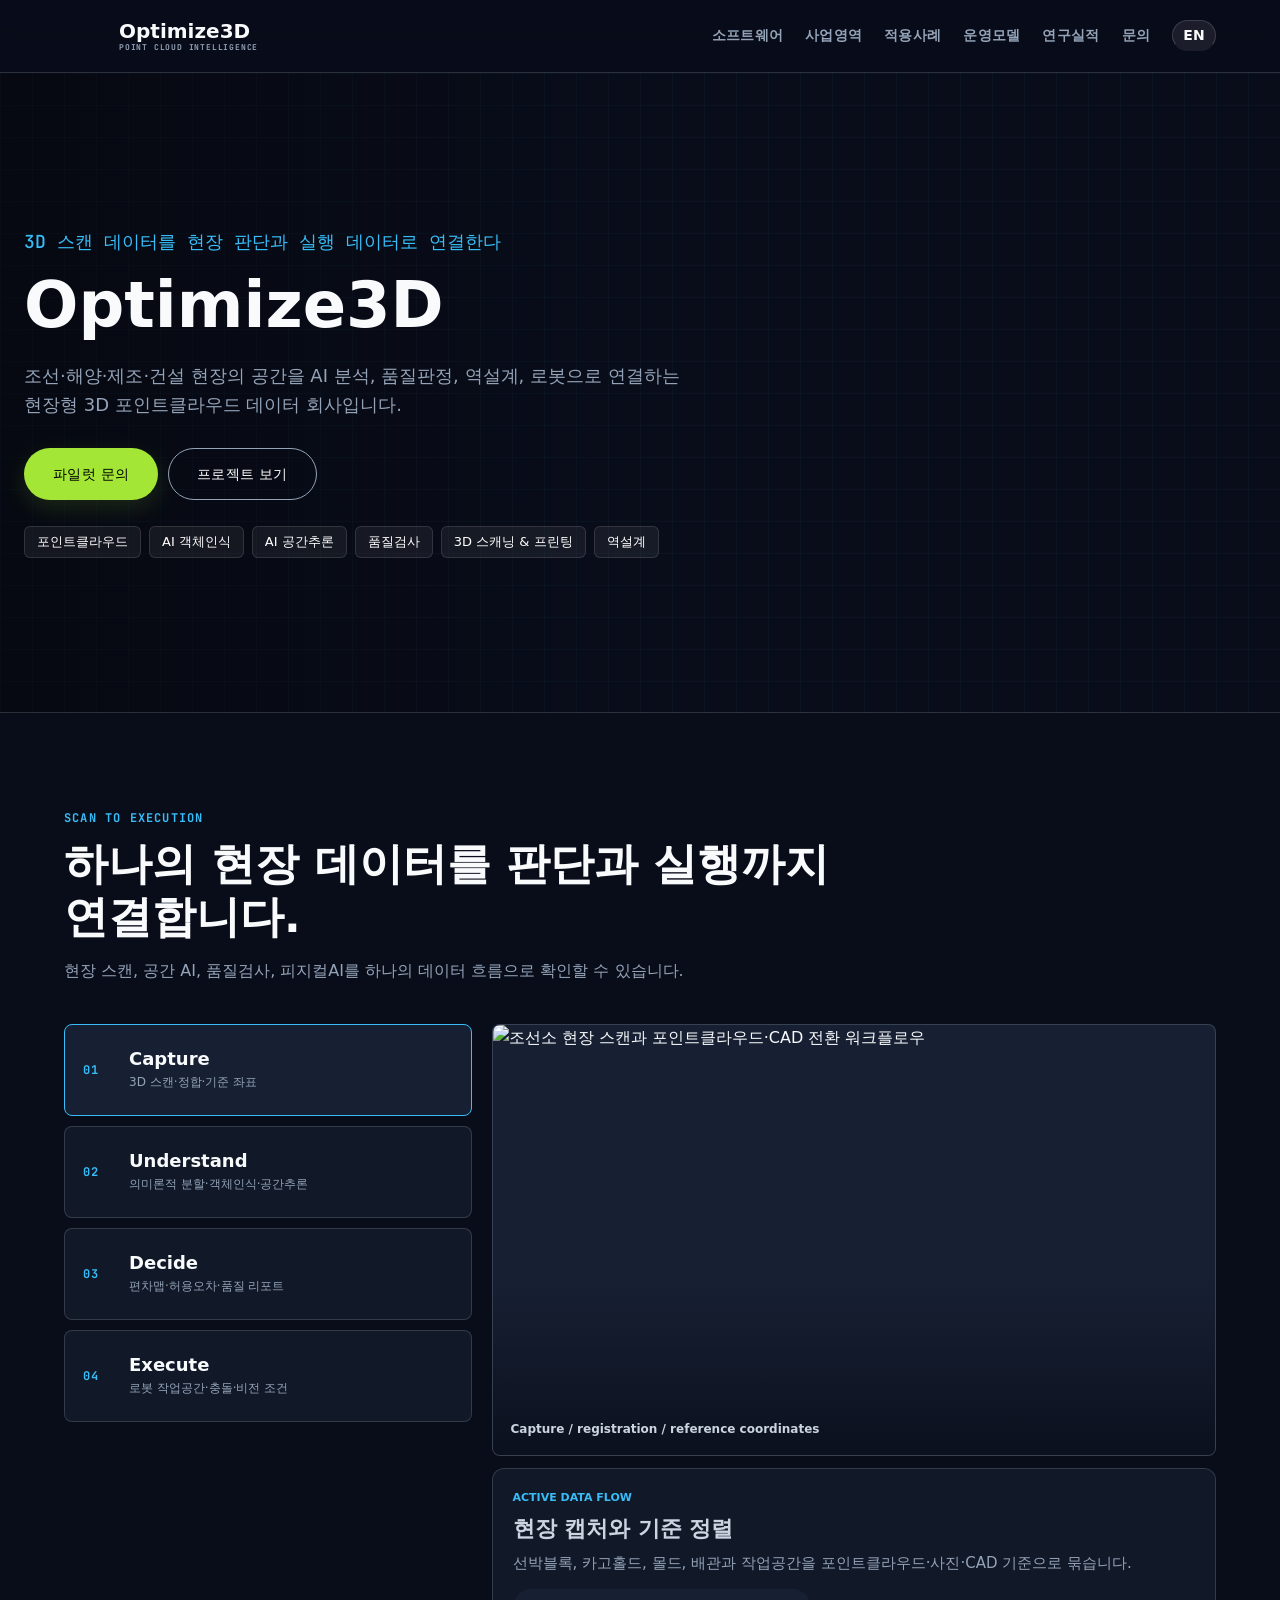
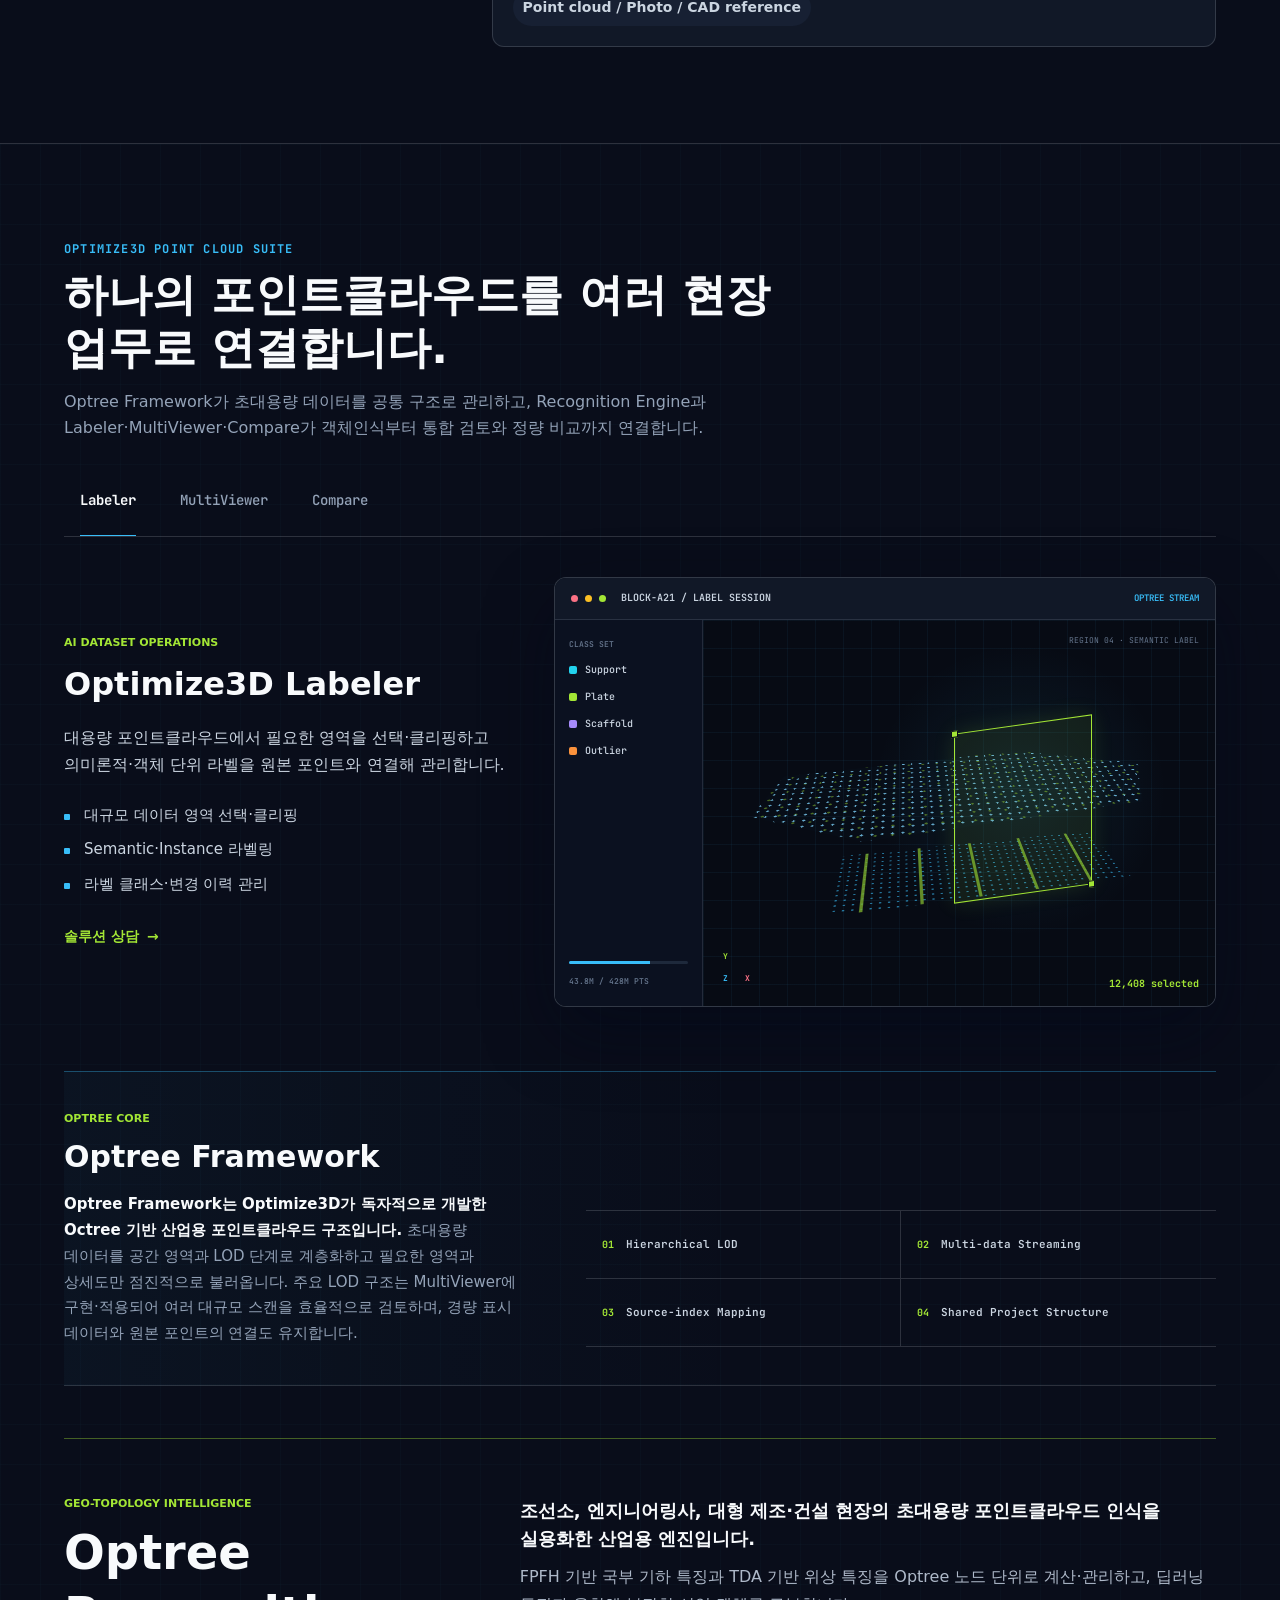
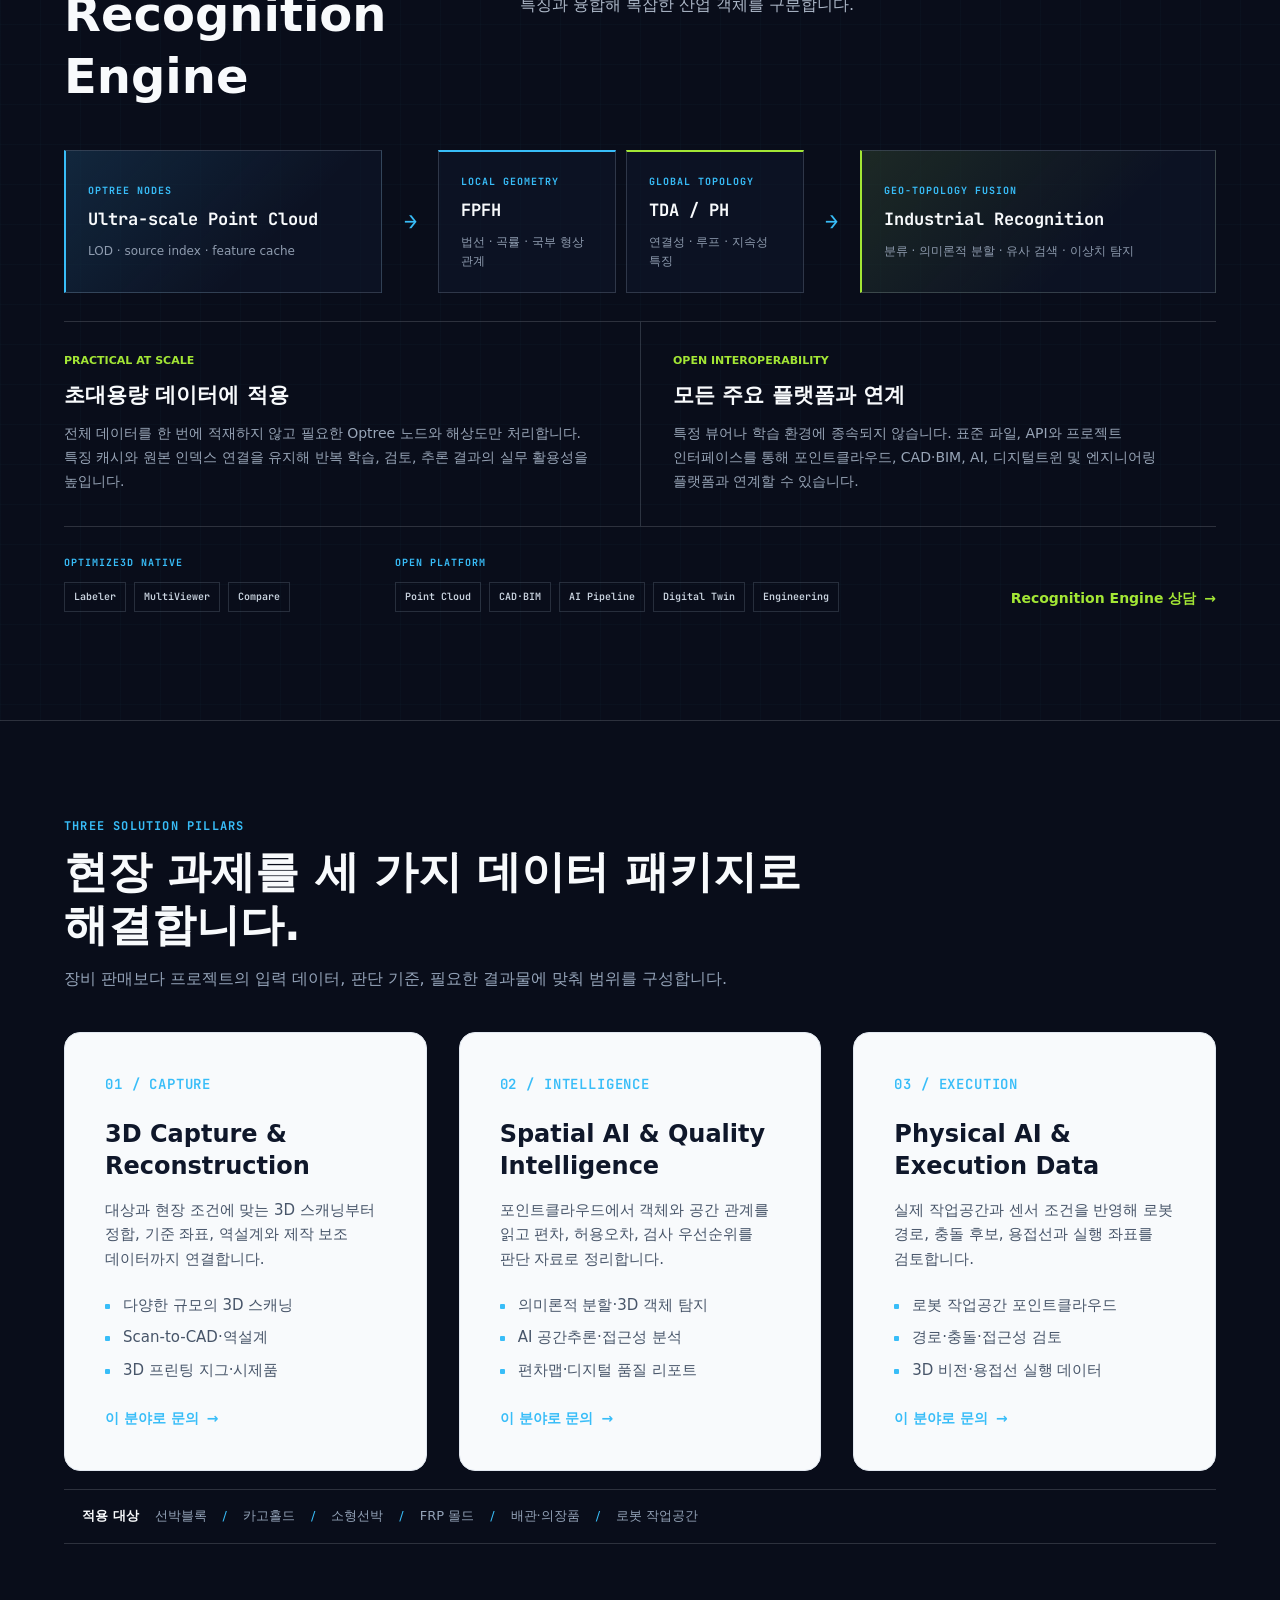
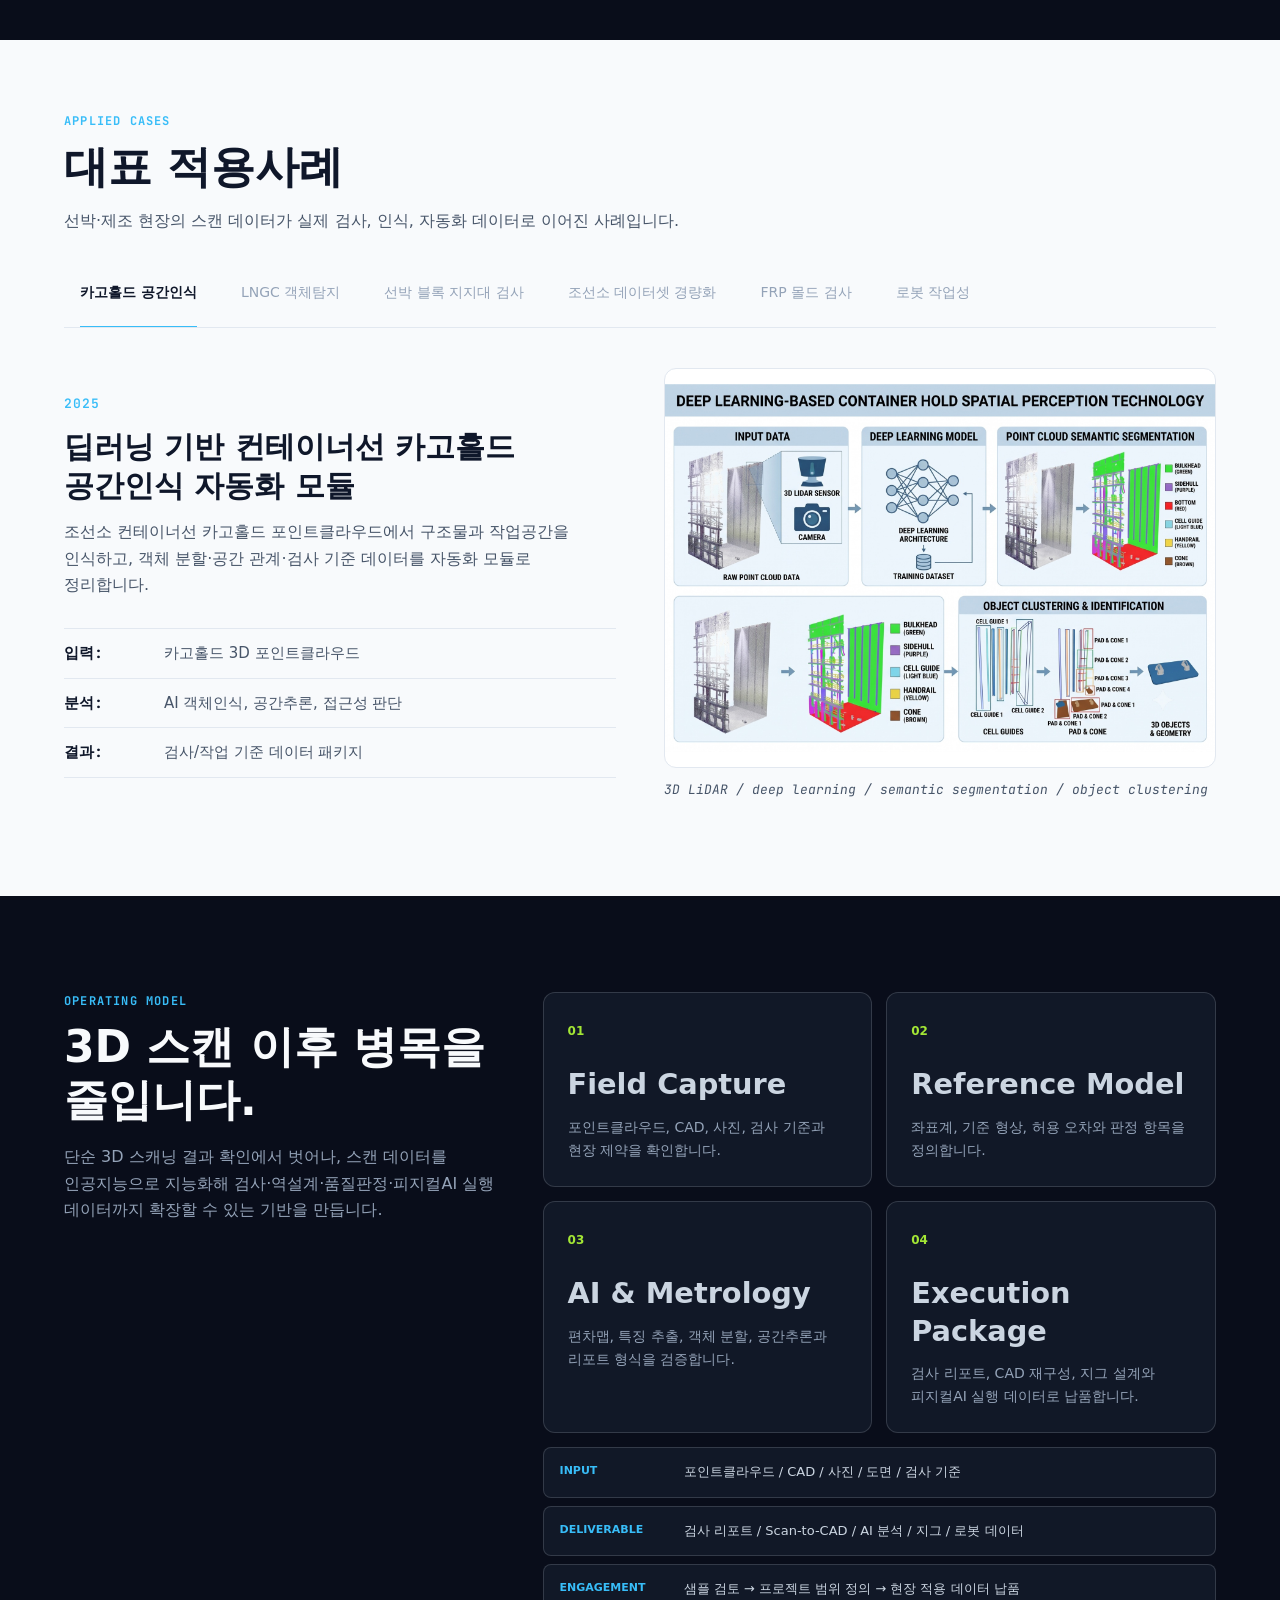
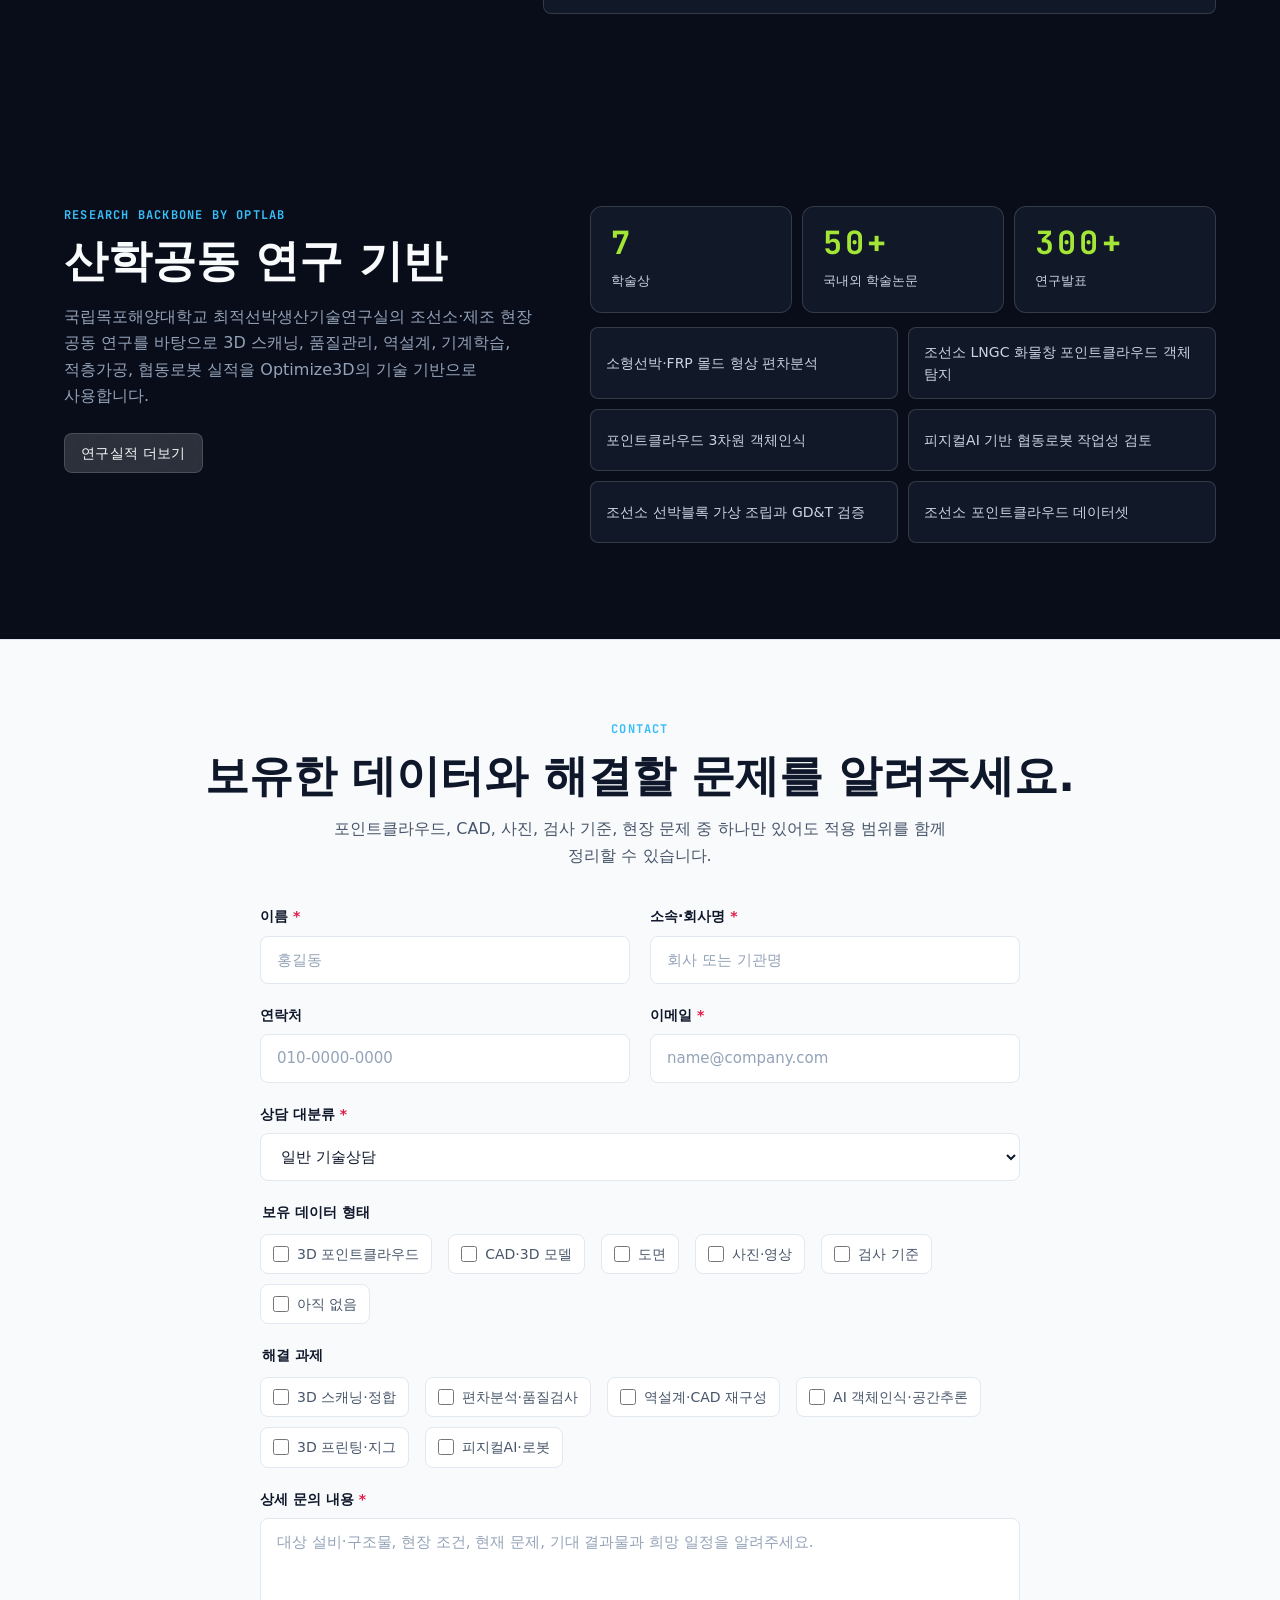
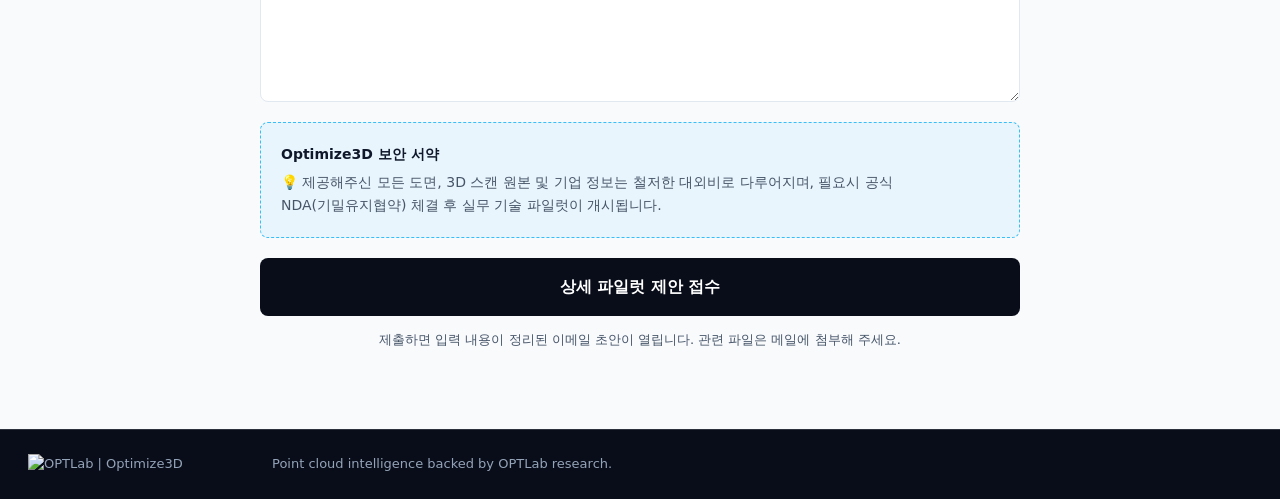
==== index.html @ d6c64bee "Clarify Optree LOD implementation in MultiViewer" ====
<!doctype html>
<html lang="ko">
<head>
  <meta charset="utf-8">
  <meta name="viewport" content="width=device-width, initial-scale=1">
  <title>Optimize3D | 현장을 위한 3D Point Cloud AI</title>
  <meta name="description" content="Optimize3D는 조선·해양·제조·건설 현장의 공간을 포인트클라우드 AI 분석, 품질판정, 역설계, 로봇 실행 데이터로 연결하는 현장형 3D 데이터 회사입니다.">
  <meta name="robots" content="index,follow">
  <link rel="canonical" href="https://optimize3d.github.io/homepage/">
  <link rel="alternate" hreflang="ko" href="https://optimize3d.github.io/homepage/">
  <link rel="alternate" hreflang="en" href="https://optimize3d.github.io/homepage/en/">
  <link rel="alternate" hreflang="x-default" href="https://optimize3d.github.io/homepage/">
  <meta property="og:type" content="website">
  <meta property="og:locale" content="ko_KR">
  <meta property="og:title" content="Optimize3D | 현장을 위한 3D Point Cloud AI">
  <meta property="og:description" content="조선·해양·제조·건설 현장의 공간을 AI 분석, 품질판정, 역설계, 로봇으로 연결하는 현장형 3D 포인트클라우드 데이터 회사입니다.">
  <meta property="og:url" content="https://optimize3d.github.io/homepage/">
  <meta property="og:image" content="https://optimize3d.github.io/homepage/assets/images/generated/hero-shipyard-pointcloud-v2.png">
  <meta name="twitter:card" content="summary_large_image">
  <link rel="icon" href="assets/brand/favicon.svg" type="image/svg+xml">
  <link rel="stylesheet" href="assets/css/styles.css?v=20260731a">
  <script type="application/ld+json">
    {
      "@context": "https://schema.org",
      "@type": "Organization",
      "name": "Optimize3D",
      "url": "https://optimize3d.github.io/homepage/",
      "description": "조선·해양·제조·건설 현장을 위한 3D 포인트클라우드 AI, 품질검사, 역설계 및 피지컬AI 데이터 회사",
      "foundingOrganization": {
        "@type": "ResearchOrganization",
        "name": "국립목포해양대학교 최적선박생산기술연구실 OPTLab"
      },
      "knowsAbout": [
        "3D scanning",
        "Point cloud artificial intelligence",
        "Optree Framework",
        "Optree Recognition Engine",
        "FPFH geometric feature recognition",
        "TDA topological feature analysis",
        "Large-scale point cloud streaming",
        "3D metrology",
        "Reverse engineering",
        "Physical AI"
      ]
    }
  </script>
</head>
<body>
  <a class="skip-link" href="#main">본문으로 이동</a>

  <header class="site-header" id="top">
    <nav class="nav" aria-label="주요 메뉴">
      <a class="brand" href="#top" aria-label="Optimize3D 홈">
        <span class="brand-mark-window" aria-hidden="true">
          <img src="assets/brand/optlab-optimize3d-logo-white.png?v=20260708a" alt="">
        </span>
        <span class="brand-type">
          <strong>Optimize3D</strong>
          <small>POINT CLOUD INTELLIGENCE</small>
        </span>
      </a>
      <button class="nav-toggle" type="button" aria-expanded="false" aria-controls="nav-links" aria-label="메뉴 열기">
        <span></span>
        <span></span>
        <span></span>
      </button>
      <div class="nav-links" id="nav-links">
        <a href="#solutions">소프트웨어</a>
        <a href="#business">사업영역</a>
        <a href="#cases">적용사례</a>
        <a href="#platform">운영모델</a>
        <a href="research.html">연구실적</a>
        <a href="#contact">문의</a>
        <a class="language-link" href="en/index.html" lang="en">EN</a>
      </div>
    </nav>
  </header>

  <main id="main">
    <section class="hero" aria-labelledby="hero-title">
      <div class="hero-inner">
        <div class="hero-copy">
          <p class="eyebrow">3D 스캔 데이터를 현장 판단과 실행 데이터로 연결한다</p>
          <h1 id="hero-title">Optimize3D</h1>
          <p class="hero-lead">조선·해양·제조·건설 현장의 공간을 AI 분석, 품질판정, 역설계, 로봇으로 연결하는 현장형 3D 포인트클라우드 데이터 회사입니다.</p>
          <div class="hero-actions">
            <a class="button primary" href="#contact">파일럿 문의</a>
            <a class="button secondary" href="#cases">프로젝트 보기</a>
          </div>
          <div class="hero-tags" aria-label="핵심 역량">
            <span>포인트클라우드</span>
            <span>AI 객체인식</span>
            <span>AI 공간추론</span>
            <span>품질검사</span>
            <span>3D 스캐닝 &amp; 프린팅</span>
            <span>역설계</span>
          </div>
        </div>
      </div>
    </section>

    <section class="section data-system-section" id="data-flow" aria-labelledby="data-flow-title" data-pipeline>
      <div class="section-head compact data-system-head">
        <p class="kicker">Scan to Execution</p>
        <h2 id="data-flow-title">하나의 현장 데이터를 판단과 실행까지 연결합니다.</h2>
        <p class="lead">현장 스캔, 공간 AI, 품질검사, 피지컬AI를 하나의 데이터 흐름으로 확인할 수 있습니다.</p>
      </div>
      <div class="data-system-layout">
        <div class="data-stage-list" role="tablist" aria-label="3D 데이터 전환 단계">
          <button class="data-stage-step is-active" id="flow-step-1" type="button" role="tab" aria-selected="true" aria-controls="data-stage-panel" data-pipeline-step
            data-pipeline-title="현장 캡처와 기준 정렬"
            data-pipeline-body="선박블록, 카고홀드, 몰드, 배관과 작업공간을 포인트클라우드·사진·CAD 기준으로 묶습니다."
            data-pipeline-output="Point cloud / Photo / CAD reference"
            data-pipeline-image="assets/images/generated/field-scan-workflow-v2.png"
            data-pipeline-alt="조선소 현장 스캔과 포인트클라우드·CAD 전환 워크플로우"
            data-pipeline-caption="Capture / registration / reference coordinates">
            <span>01</span>
            <span><strong>Capture</strong><small>3D 스캔·정합·기준 좌표</small></span>
          </button>
          <button class="data-stage-step" id="flow-step-2" type="button" role="tab" aria-selected="false" aria-controls="data-stage-panel" data-pipeline-step
            data-pipeline-title="AI 객체인식과 공간추론"
            data-pipeline-body="의미론적 분할과 3D 객체 탐지로 구조물, 부품, 작업공간을 구분하고 접근성과 공간 관계를 계산합니다."
            data-pipeline-output="Semantic labels / Objects / Spatial relations"
            data-pipeline-image="assets/images/generated/spatial-ai-shipyard-segmentation-v2.png"
            data-pipeline-alt="조선소 포인트클라우드 의미론적 분할과 객체인식 시각화"
            data-pipeline-caption="Semantic segmentation / object recognition / spatial reasoning">
            <span>02</span>
            <span><strong>Understand</strong><small>의미론적 분할·객체인식·공간추론</small></span>
          </button>
          <button class="data-stage-step" id="flow-step-3" type="button" role="tab" aria-selected="false" aria-controls="data-stage-panel" data-pipeline-step
            data-pipeline-title="편차분석과 품질판정"
            data-pipeline-body="CAD 대비 편차, 허용오차, 설치 정확도와 용접 전후 변형을 검사 근거와 디지털 리포트로 정리합니다."
            data-pipeline-output="Deviation map / Tolerance / Quality report"
            data-pipeline-image="assets/images/generated/quality-deviation-scan-v2.png"
            data-pipeline-alt="3D 스캔 모델과 CAD 기준을 비교한 품질 편차 분석 화면"
            data-pipeline-caption="CAD comparison / deviation map / quality decision">
            <span>03</span>
            <span><strong>Decide</strong><small>편차맵·허용오차·품질 리포트</small></span>
          </button>
          <button class="data-stage-step" id="flow-step-4" type="button" role="tab" aria-selected="false" aria-controls="data-stage-panel" data-pipeline-step
            data-pipeline-title="피지컬AI 실행 데이터"
            data-pipeline-body="객체 위치와 공간 제약을 로봇 경로, 충돌 검토, 3D 비전 센서 조건과 용접 자동화 입력으로 전환합니다."
            data-pipeline-output="Robot path / Collision check / Vision setup"
            data-pipeline-image="assets/images/generated/physical-ai-robot-execution-v2.png"
            data-pipeline-alt="포인트클라우드 환경에서 협동로봇 경로와 충돌 검토를 연결한 피지컬AI 시각화"
            data-pipeline-caption="Robot workspace / collision / vision condition">
            <span>04</span>
            <span><strong>Execute</strong><small>로봇 작업공간·충돌·비전 조건</small></span>
          </button>
        </div>
        <div class="data-stage-view" id="data-stage-panel" role="tabpanel" aria-labelledby="flow-step-1">
          <figure class="data-stage-media">
            <img data-pipeline-image src="assets/images/generated/field-scan-workflow-v2.png" alt="조선소 현장 스캔과 포인트클라우드·CAD 전환 워크플로우" decoding="async">
            <figcaption data-pipeline-visual-caption>Capture / registration / reference coordinates</figcaption>
          </figure>
          <div class="pipeline-deliverable">
            <p class="screen-kicker">ACTIVE DATA FLOW</p>
            <h3 data-pipeline-visual-title>현장 캡처와 기준 정렬</h3>
            <p data-pipeline-visual-body>선박블록, 카고홀드, 몰드, 배관과 작업공간을 포인트클라우드·사진·CAD 기준으로 묶습니다.</p>
            <strong data-pipeline-visual-output>Point cloud / Photo / CAD reference</strong>
          </div>
        </div>
      </div>
    </section>

    <section class="section suite-section" id="solutions" aria-labelledby="suite-title" data-tab-group>
      <div class="section-head compact suite-head">
        <p class="kicker">Optimize3D Point Cloud Suite</p>
        <h2 id="suite-title">하나의 포인트클라우드를 여러 현장 업무로 연결합니다.</h2>
        <p class="lead">Optree Framework가 초대용량 데이터를 공통 구조로 관리하고, Recognition Engine과 Labeler·MultiViewer·Compare가 객체인식부터 통합 검토와 정량 비교까지 연결합니다.</p>
      </div>

      <div class="suite-tabs" role="tablist" aria-label="Optimize3D 포인트클라우드 소프트웨어">
        <button id="suite-tab-labeler" type="button" role="tab" aria-selected="true" aria-controls="suite-labeler" data-tab-target="suite-labeler">Labeler</button>
        <button id="suite-tab-multiviewer" type="button" role="tab" aria-selected="false" aria-controls="suite-multiviewer" data-tab-target="suite-multiviewer">MultiViewer</button>
        <button id="suite-tab-compare" type="button" role="tab" aria-selected="false" aria-controls="suite-compare" data-tab-target="suite-compare">Compare</button>
      </div>

      <div class="suite-panels">
        <article class="suite-panel tab-panel is-active" id="suite-labeler" role="tabpanel" aria-labelledby="suite-tab-labeler">
          <div class="suite-copy">
            <p class="screen-kicker">AI DATASET OPERATIONS</p>
            <h3>Optimize3D Labeler</h3>
            <p>대용량 포인트클라우드에서 필요한 영역을 선택·클리핑하고 의미론적·객체 단위 라벨을 원본 포인트와 연결해 관리합니다.</p>
            <ul class="suite-feature-list">
              <li>대규모 데이터 영역 선택·클리핑</li>
              <li>Semantic·Instance 라벨링</li>
              <li>라벨 클래스·변경 이력 관리</li>
            </ul>
            <a class="suite-link" href="#contact" data-contact-category="Optree Recognition Engine·Point Cloud Suite">솔루션 상담</a>
          </div>
          <div class="solution-surface labeler-surface" role="img" aria-label="대규모 포인트클라우드 영역 선택과 의미론적 라벨링 작업 화면">
            <div class="surface-topbar" aria-hidden="true">
              <span></span><span></span><span></span>
              <strong>BLOCK-A21 / LABEL SESSION</strong>
              <small>OPTREE STREAM</small>
            </div>
            <div class="surface-workspace" aria-hidden="true">
              <div class="surface-sidebar">
                <small>CLASS SET</small>
                <b><i class="class-swatch swatch-cyan"></i>Support</b>
                <b><i class="class-swatch swatch-lime"></i>Plate</b>
                <b><i class="class-swatch swatch-violet"></i>Scaffold</b>
                <b><i class="class-swatch swatch-orange"></i>Outlier</b>
                <div class="surface-meter"><span></span></div>
                <small>43.8M / 428M PTS</small>
              </div>
              <div class="point-viewport">
                <span class="cloud-mass cloud-mass-wide"></span>
                <span class="cloud-mass cloud-mass-supports"></span>
                <span class="selection-volume"></span>
                <span class="axis-marker axis-x">X</span>
                <span class="axis-marker axis-y">Y</span>
                <span class="axis-marker axis-z">Z</span>
                <small class="viewport-status">REGION 04 · SEMANTIC LABEL</small>
                <strong class="viewport-count">12,408 selected</strong>
              </div>
            </div>
          </div>
        </article>

        <article class="suite-panel tab-panel" id="suite-multiviewer" role="tabpanel" aria-labelledby="suite-tab-multiviewer" hidden>
          <div class="suite-copy">
            <p class="screen-kicker">SYNCHRONIZED REVIEW</p>
            <h3>Optimize3D MultiViewer</h3>
            <p>Optree 기반 계층형 LOD의 주요 기능을 MultiViewer에 구현·적용해 여러 초대용량 스캔, 시점, 편집본과 AI 결과를 단계적으로 불러오고 동기화된 장면에서 검토합니다.</p>
            <ul class="suite-feature-list">
              <li>Optree 기반 계층형 LOD 표시</li>
              <li>초대용량 다중 데이터 단계별 로딩</li>
              <li>동기화 회전·확대·단면 검토</li>
              <li>원본 포인트 인덱스 유지 및 정합·중첩 비교</li>
            </ul>
            <a class="suite-link" href="#contact" data-contact-category="Optree Recognition Engine·Point Cloud Suite">솔루션 상담</a>
          </div>
          <div class="solution-surface multiviewer-surface" role="img" aria-label="네 개의 포인트클라우드 데이터를 동기화된 시점으로 검토하는 멀티뷰 화면">
            <div class="surface-topbar" aria-hidden="true">
              <span></span><span></span><span></span>
              <strong>YARD-SCAN / 4 DATASETS</strong>
              <small>VIEW SYNC ON</small>
            </div>
            <div class="multiview-grid" aria-hidden="true">
              <div class="mini-viewport"><small>RAW SCAN</small><i class="mini-cloud mini-cloud-a"></i><b>428M pts</b></div>
              <div class="mini-viewport"><small>REGISTERED</small><i class="mini-cloud mini-cloud-b"></i><b>RMS 3.2 mm</b></div>
              <div class="mini-viewport"><small>SEMANTIC</small><i class="mini-cloud mini-cloud-c"></i><b>12 classes</b></div>
              <div class="mini-viewport"><small>REFERENCE</small><i class="mini-cloud mini-cloud-d"></i><b>CAD overlay</b></div>
              <span class="sync-crosshair"></span>
            </div>
          </div>
        </article>

        <article class="suite-panel tab-panel" id="suite-compare" role="tabpanel" aria-labelledby="suite-tab-compare" hidden>
          <div class="suite-copy">
            <p class="screen-kicker">QUANTITATIVE COMPARISON</p>
            <h3>Optimize3D Compare</h3>
            <p>Scan-to-Scan, Scan-to-CAD와 AI 추론 결과를 비교해 편차, 누락, 오탐과 품질 판단 근거를 정량화합니다.</p>
            <ul class="suite-feature-list">
              <li>Scan·CAD·AI 결과 비교</li>
              <li>거리·편차·이상치 분석</li>
              <li>디지털 품질 리포트 연결</li>
            </ul>
            <a class="suite-link" href="#contact" data-contact-category="Optree Recognition Engine·Point Cloud Suite">솔루션 상담</a>
          </div>
          <div class="solution-surface compare-surface" role="img" aria-label="스캔과 CAD를 중첩해 편차맵과 통계값을 비교하는 화면">
            <div class="surface-topbar" aria-hidden="true">
              <span></span><span></span><span></span>
              <strong>SCAN / CAD DEVIATION</strong>
              <small>TOLERANCE ±4.0 MM</small>
            </div>
            <div class="compare-workspace" aria-hidden="true">
              <div class="compare-view compare-reference"><small>REFERENCE CAD</small><i></i></div>
              <div class="compare-view compare-deviation"><small>DEVIATION MAP</small><i></i></div>
              <span class="compare-divider"></span>
              <div class="deviation-legend"><span></span><small>-8</small><small>0</small><small>+8 mm</small></div>
              <div class="compare-stats">
                <span><small>MEAN</small><b>+0.84 mm</b></span>
                <span><small>RMS</small><b>2.31 mm</b></span>
                <span><small>PASS</small><b>96.8%</b></span>
              </div>
            </div>
          </div>
        </article>
      </div>

      <div class="optree-foundation">
        <div class="optree-copy">
          <p class="screen-kicker">OPTREE CORE</p>
          <h3>Optree Framework</h3>
          <p><strong>Optree Framework는 Optimize3D가 독자적으로 개발한 Octree 기반 산업용 포인트클라우드 구조입니다.</strong> 초대용량 데이터를 공간 영역과 LOD 단계로 계층화하고 필요한 영역과 상세도만 점진적으로 불러옵니다. 주요 LOD 구조는 MultiViewer에 구현·적용되어 여러 대규모 스캔을 효율적으로 검토하며, 경량 표시 데이터와 원본 포인트의 연결도 유지합니다.</p>
        </div>
        <div class="optree-capabilities" aria-label="Optree Framework 핵심 구조">
          <span><b>01</b>Hierarchical LOD</span>
          <span><b>02</b>Multi-data Streaming</span>
          <span><b>03</b>Source-index Mapping</span>
          <span><b>04</b>Shared Project Structure</span>
        </div>
      </div>

      <div class="recognition-engine" aria-labelledby="recognition-engine-title">
        <div class="recognition-engine-intro">
          <div>
            <p class="screen-kicker">GEO-TOPOLOGY INTELLIGENCE</p>
            <h3 id="recognition-engine-title">Optree Recognition Engine</h3>
          </div>
          <p><strong>조선소, 엔지니어링사, 대형 제조·건설 현장의 초대용량 포인트클라우드 인식을 실용화한 산업용 엔진입니다.</strong> FPFH 기반 국부 기하 특징과 TDA 기반 위상 특징을 Optree 노드 단위로 계산·관리하고, 딥러닝 특징과 융합해 복잡한 산업 객체를 구분합니다.</p>
        </div>

        <div class="recognition-pipeline" aria-label="Optree Recognition Engine 기술 흐름">
          <div class="recognition-node recognition-node-input">
            <small>OPTREE NODES</small>
            <strong>Ultra-scale Point Cloud</strong>
            <span>LOD · source index · feature cache</span>
          </div>
          <span class="recognition-arrow" aria-hidden="true">→</span>
          <div class="recognition-feature-stack">
            <div class="recognition-node">
              <small>LOCAL GEOMETRY</small>
              <strong>FPFH</strong>
              <span>법선 · 곡률 · 국부 형상 관계</span>
            </div>
            <div class="recognition-node">
              <small>GLOBAL TOPOLOGY</small>
              <strong>TDA / PH</strong>
              <span>연결성 · 루프 · 지속성 특징</span>
            </div>
          </div>
          <span class="recognition-arrow" aria-hidden="true">→</span>
          <div class="recognition-node recognition-node-output">
            <small>GEO-TOPOLOGY FUSION</small>
            <strong>Industrial Recognition</strong>
            <span>분류 · 의미론적 분할 · 유사 검색 · 이상치 탐지</span>
          </div>
        </div>

        <div class="recognition-outcomes">
          <div>
            <p class="screen-kicker">PRACTICAL AT SCALE</p>
            <h4>초대용량 데이터에 적용</h4>
            <p>전체 데이터를 한 번에 적재하지 않고 필요한 Optree 노드와 해상도만 처리합니다. 특징 캐시와 원본 인덱스 연결을 유지해 반복 학습, 검토, 추론 결과의 실무 활용성을 높입니다.</p>
          </div>
          <div>
            <p class="screen-kicker">OPEN INTEROPERABILITY</p>
            <h4>모든 주요 플랫폼과 연계</h4>
            <p>특정 뷰어나 학습 환경에 종속되지 않습니다. 표준 파일, API와 프로젝트 인터페이스를 통해 포인트클라우드, CAD·BIM, AI, 디지털트윈 및 엔지니어링 플랫폼과 연계할 수 있습니다.</p>
          </div>
        </div>

        <div class="recognition-connections" aria-label="Optree Recognition Engine 연계 플랫폼">
          <div>
            <small>OPTIMIZE3D NATIVE</small>
            <span>Labeler</span><span>MultiViewer</span><span>Compare</span>
          </div>
          <div>
            <small>OPEN PLATFORM</small>
            <span>Point Cloud</span><span>CAD·BIM</span><span>AI Pipeline</span><span>Digital Twin</span><span>Engineering</span>
          </div>
          <a class="suite-link" href="#contact" data-contact-category="Optree Recognition Engine·Point Cloud Suite">Recognition Engine 상담</a>
        </div>
      </div>
    </section>

    <section class="section business-section" id="business" aria-labelledby="business-title">
      <div class="section-head compact">
        <p class="kicker">Three Solution Pillars</p>
        <h2 id="business-title">현장 과제를 세 가지 데이터 패키지로 해결합니다.</h2>
        <p class="lead">장비 판매보다 프로젝트의 입력 데이터, 판단 기준, 필요한 결과물에 맞춰 범위를 구성합니다.</p>
      </div>
      <div class="business-grid business-pillars">
        <article class="solution-pillar">
          <span>01 / CAPTURE</span>
          <h3>3D Capture &amp; Reconstruction</h3>
          <p>대상과 현장 조건에 맞는 3D 스캐닝부터 정합, 기준 좌표, 역설계와 제작 보조 데이터까지 연결합니다.</p>
          <ul>
            <li>다양한 규모의 3D 스캐닝</li>
            <li>Scan-to-CAD·역설계</li>
            <li>3D 프린팅 지그·시제품</li>
          </ul>
          <a class="pillar-link" href="#contact" data-contact-category="3D 스캐닝·역설계">이 분야로 문의</a>
        </article>
        <article class="solution-pillar">
          <span>02 / INTELLIGENCE</span>
          <h3>Spatial AI &amp; Quality Intelligence</h3>
          <p>포인트클라우드에서 객체와 공간 관계를 읽고 편차, 허용오차, 검사 우선순위를 판단 자료로 정리합니다.</p>
          <ul>
            <li>의미론적 분할·3D 객체 탐지</li>
            <li>AI 공간추론·접근성 분석</li>
            <li>편차맵·디지털 품질 리포트</li>
          </ul>
          <a class="pillar-link" href="#contact" data-contact-category="공간 AI·품질검사">이 분야로 문의</a>
        </article>
        <article class="solution-pillar">
          <span>03 / EXECUTION</span>
          <h3>Physical AI &amp; Execution Data</h3>
          <p>실제 작업공간과 센서 조건을 반영해 로봇 경로, 충돌 후보, 용접선과 실행 좌표를 검토합니다.</p>
          <ul>
            <li>로봇 작업공간 포인트클라우드</li>
            <li>경로·충돌·접근성 검토</li>
            <li>3D 비전·용접선 실행 데이터</li>
          </ul>
          <a class="pillar-link" href="#contact" data-contact-category="피지컬AI·로봇 데이터">이 분야로 문의</a>
        </article>
      </div>
      <div class="application-rail" aria-label="주요 적용 대상">
        <strong>적용 대상</strong>
        <span>선박블록</span><span>카고홀드</span><span>소형선박</span><span>FRP 몰드</span><span>배관·의장품</span><span>로봇 작업공간</span>
      </div>
    </section>

    <section class="section case-section" id="cases" aria-labelledby="case-title" data-tab-group>
      <div class="section-head compact">
        <p class="kicker">Applied Cases</p>
        <h2 id="case-title">대표 적용사례</h2>
        <p class="lead">선박·제조 현장의 스캔 데이터가 실제 검사, 인식, 자동화 데이터로 이어진 사례입니다.</p>
      </div>
      <div class="case-tabs" role="tablist" aria-label="대표 적용사례">
        <button id="case-tab-cargo" type="button" role="tab" aria-selected="true" aria-controls="case-cargo" data-tab-target="case-cargo">카고홀드 공간인식</button>
        <button id="case-tab-lngc" type="button" role="tab" aria-selected="false" aria-controls="case-lngc" data-tab-target="case-lngc">LNGC 객체탐지</button>
        <button id="case-tab-support" type="button" role="tab" aria-selected="false" aria-controls="case-support" data-tab-target="case-support">선박 블록 지지대 검사</button>
        <button id="case-tab-lightweight" type="button" role="tab" aria-selected="false" aria-controls="case-lightweight" data-tab-target="case-lightweight">조선소 데이터셋 경량화</button>
        <button id="case-tab-mold" type="button" role="tab" aria-selected="false" aria-controls="case-mold" data-tab-target="case-mold">FRP 몰드 검사</button>
        <button id="case-tab-robot" type="button" role="tab" aria-selected="false" aria-controls="case-robot" data-tab-target="case-robot">로봇 작업성</button>
      </div>
      <div class="case-panels">
        <article class="case-panel tab-panel is-active" id="case-cargo" role="tabpanel" aria-labelledby="case-tab-cargo">
          <div class="case-copy">
            <div class="case-summary">
              <time>2025</time>
              <h3>딥러닝 기반 컨테이너선 카고홀드 공간인식 자동화 모듈</h3>
              <p>조선소 컨테이너선 카고홀드 포인트클라우드에서 구조물과 작업공간을 인식하고, 객체 분할·공간 관계·검사 기준 데이터를 자동화 모듈로 정리합니다.</p>
            </div>
            <ul class="case-specs">
              <li><strong>입력</strong><span>카고홀드 3D 포인트클라우드</span></li>
              <li><strong>분석</strong><span>AI 객체인식, 공간추론, 접근성 판단</span></li>
              <li><strong>결과</strong><span>검사/작업 기준 데이터 패키지</span></li>
            </ul>
          </div>
          <figure class="case-visual">
            <img class="is-diagram" src="assets/images/applied/cargo-hold-spatial-perception.jpg" alt="카고홀드 3D LiDAR 포인트클라우드를 딥러닝으로 의미론적 분할하고 객체 단위로 식별하는 공간인식 기술" loading="lazy" decoding="async">
            <figcaption>3D LiDAR / deep learning / semantic segmentation / object clustering</figcaption>
          </figure>
        </article>
        <article class="case-panel tab-panel" id="case-lngc" role="tabpanel" aria-labelledby="case-tab-lngc" hidden>
          <div class="case-copy">
            <div class="case-summary">
              <time>2020-2021</time>
              <h3>LNGC 화물창 3D 포인트클라우드 객체 탐지</h3>
              <p>조선소 LNGC 화물창 편평도 계측 과정에서 스캐폴딩 시스템을 탐지·분할하기 위한 딥러닝 기반 포인트클라우드 처리와 후처리 연구를 수행했습니다.</p>
            </div>
            <ul class="case-specs">
              <li><strong>입력</strong><span>LNGC 화물창 스캔 데이터</span></li>
              <li><strong>분석</strong><span>객체 탐지, 의미론적 분할, 후처리</span></li>
              <li><strong>결과</strong><span>계측 대상 정리 및 검사 효율화</span></li>
            </ul>
          </div>
          <figure class="case-visual">
            <img class="is-diagram" src="assets/images/applied/lngc-cargo-hold-ai-detection.jpg" alt="LNGC 화물창 3D 스캔 데이터에서 AI로 구조물을 탐지하고 벽면 평탄도를 검사하는 과정" loading="lazy" decoding="async">
            <figcaption>3D object detection / semantic segmentation / post-processing</figcaption>
          </figure>
        </article>
        <article class="case-panel tab-panel" id="case-support" role="tabpanel" aria-labelledby="case-tab-support" hidden>
          <div class="case-copy">
            <div class="case-summary">
              <time>2026</time>
              <h3>선박 블록 지지대 설치 정확도 검사</h3>
              <p>선박 블록 하부 포인트클라우드에서 지지대를 분할·추출하고, 기준 배치와 비교해 설치 편차를 검사합니다.</p>
            </div>
            <ul class="case-specs">
              <li><strong>입력</strong><span>선박 블록 하부 3D LiDAR 스캔</span></li>
              <li><strong>분석</strong><span>PointVector 분할, DBSCAN·RANSAC 후처리</span></li>
              <li><strong>결과</strong><span>지지대 위치·높이 및 설치 편차</span></li>
            </ul>
          </div>
          <figure class="case-visual">
            <img class="is-diagram" src="assets/images/applied/ship-block-support-inspection.jpg" alt="선박 블록 하부 포인트클라우드에서 지지대를 분할하고 위치와 이상치를 검사하는 딥러닝 분석 과정" loading="lazy" decoding="async">
            <figcaption>PointVector / DBSCAN / RANSAC / support installation accuracy · <a href="https://doi.org/10.3744/SNAK.2026.63.3.191" target="_blank" rel="noopener noreferrer">대한조선학회 논문 보기</a></figcaption>
          </figure>
        </article>
        <article class="case-panel tab-panel" id="case-lightweight" role="tabpanel" aria-labelledby="case-tab-lightweight" hidden>
          <div class="case-copy">
            <div class="case-summary">
              <time>2025</time>
              <h3>위상-기하 특징 증강 조선소 환경 데이터셋 경량화</h3>
              <p>대용량 선박 블록·조선소 포인트클라우드에서 위상적으로 중요한 구조와 기하학적 국부 특징을 추출해 데이터 규모를 줄이고, 딥러닝 객체탐지에 필요한 형상 정보와 성능을 유지하는 경량 데이터셋을 구성했습니다.</p>
            </div>
            <ul class="case-specs">
              <li><strong>입력</strong><span>대용량 선박 블록·조선소 환경 3D 포인트클라우드</span></li>
              <li><strong>분석</strong><span>TDA 지속적 호몰로지, FPFH 기하 특징 추출·특징 증강</span></li>
              <li><strong>결과</strong><span>형상 품질과 객체탐지 성능을 유지하는 경량 학습 데이터셋</span></li>
            </ul>
          </div>
          <figure class="case-visual">
            <img class="is-diagram" src="assets/images/applied/shipyard-dataset-lightweighting.jpg" alt="FPFH 기하 특징과 TDA 위상 특징을 결합한 조선소 포인트클라우드 데이터셋 경량화 및 객체 추론 구조" loading="lazy" decoding="async">
            <figcaption>TDA / persistent homology / FPFH / feature augmentation · <a href="https://doi.org/10.3744/SNAK.2025.62.6.373" target="_blank" rel="noopener noreferrer">TDA 논문</a> · <a href="https://doi.org/10.3744/SNAK.2025.62.5.280" target="_blank" rel="noopener noreferrer">FPFH 논문</a></figcaption>
          </figure>
        </article>
        <article class="case-panel tab-panel" id="case-mold" role="tabpanel" aria-labelledby="case-tab-mold" hidden>
          <div class="case-copy">
            <div class="case-summary">
              <time>2016-2021</time>
              <h3>소형선박·FRP 몰드 3D 스캐닝 및 형상 편차분석</h3>
              <p>소형선박과 양산몰드의 스캔 데이터를 기준 형상과 비교해 정도관리 및 공정개선 가능성을 검증했습니다.</p>
            </div>
            <ul class="case-specs">
              <li><strong>입력</strong><span>소형선박, FRP 몰드 스캔 데이터</span></li>
              <li><strong>분석</strong><span>정합, 편차맵, 품질 기준 검토</span></li>
              <li><strong>결과</strong><span>몰드 품질관리 및 개선 근거</span></li>
            </ul>
          </div>
          <figure class="case-visual">
            <img src="assets/images/applied/marine-scan-model.jpg" alt="소형선박 스캔 모델과 형상 편차분석 적용 사례" loading="lazy" decoding="async">
            <figcaption>Scan model / CAD alignment / deviation map</figcaption>
          </figure>
        </article>
        <article class="case-panel tab-panel" id="case-robot" role="tabpanel" aria-labelledby="case-tab-robot" hidden>
          <div class="case-copy">
            <div class="case-summary">
              <time>2025-2026</time>
              <h3>포인트클라우드 기반 피지컬AI·협동로봇 작업성 검토</h3>
              <p>선박블록 포인트클라우드 환경, 3D 비전 센서, 3D 프린팅 시험편을 연결해 로봇 경로·충돌·접근성·용접선 추출 가능성을 검토합니다.</p>
            </div>
            <ul class="case-specs">
              <li><strong>입력</strong><span>선박블록 포인트클라우드, 로봇 셀, 3D 비전 센서 조건</span></li>
              <li><strong>분석</strong><span>공간추론, 충돌 감지, 용접선·표면 추출</span></li>
              <li><strong>결과</strong><span>피지컬AI 실험 셋업 및 로봇 실행 데이터</span></li>
            </ul>
          </div>
          <figure class="case-visual">
            <img src="assets/images/applied/robot-weld-line-detection.jpg" alt="로봇 셀과 3D 비전 센서를 연결한 용접선 검출 및 피지컬AI 검증 사례" loading="lazy" decoding="async">
            <figcaption>Robot cell / 3D vision / weld-line extraction</figcaption>
          </figure>
        </article>
      </div>
    </section>

    <section class="section platform-section" id="platform" aria-labelledby="platform-title">
      <div class="platform-copy">
        <p class="kicker">Operating Model</p>
        <h2 id="platform-title">3D 스캔 이후 병목을 줄입니다.</h2>
        <p>단순 3D 스캐닝 결과 확인에서 벗어나, 스캔 데이터를 인공지능으로 지능화해 검사·역설계·품질판정·피지컬AI 실행 데이터까지 확장할 수 있는 기반을 만듭니다.</p>
      </div>
      <div class="platform-work">
        <div class="workflow-board" aria-label="Optimize3D 프로젝트 프로세스">
          <article><strong>01</strong><h3>Field Capture</h3><p>포인트클라우드, CAD, 사진, 검사 기준과 현장 제약을 확인합니다.</p></article>
          <article><strong>02</strong><h3>Reference Model</h3><p>좌표계, 기준 형상, 허용 오차와 판정 항목을 정의합니다.</p></article>
          <article><strong>03</strong><h3>AI &amp; Metrology</h3><p>편차맵, 특징 추출, 객체 분할, 공간추론과 리포트 형식을 검증합니다.</p></article>
          <article><strong>04</strong><h3>Execution Package</h3><p>검사 리포트, CAD 재구성, 지그 설계와 피지컬AI 실행 데이터로 납품합니다.</p></article>
        </div>
        <dl class="engagement-summary">
          <div><dt>Input</dt><dd>포인트클라우드 / CAD / 사진 / 도면 / 검사 기준</dd></div>
          <div><dt>Deliverable</dt><dd>검사 리포트 / Scan-to-CAD / AI 분석 / 지그 / 로봇 데이터</dd></div>
          <div><dt>Engagement</dt><dd>샘플 검토 → 프로젝트 범위 정의 → 현장 적용 데이터 납품</dd></div>
        </dl>
      </div>
    </section>

    <section class="section proof-section" id="proof" aria-labelledby="proof-title">
      <div class="proof-copy">
        <p class="kicker">Research Backbone by OPTLab</p>
        <h2 id="proof-title">산학공동 연구 기반</h2>
        <p>국립목포해양대학교 최적선박생산기술연구실의 조선소·제조 현장 공동 연구를 바탕으로 3D 스캐닝, 품질관리, 역설계, 기계학습, 적층가공, 협동로봇 실적을 Optimize3D의 기술 기반으로 사용합니다.</p>
        <div class="proof-actions">
          <a class="button secondary" href="research.html">연구실적 더보기</a>
        </div>
      </div>
      <div class="proof-evidence">
        <div class="proof-stats" aria-label="OPTLab 연구실적 요약">
          <article><strong>7</strong><span>학술상</span></article>
          <article><strong>50+</strong><span>국내외 학술논문</span></article>
          <article><strong>300+</strong><span>연구발표</span></article>
        </div>
        <div class="proof-list">
          <span>소형선박·FRP 몰드 형상 편차분석</span>
          <span>조선소 LNGC 화물창 포인트클라우드 객체 탐지</span>
          <span>포인트클라우드 3차원 객체인식</span>
          <span>피지컬AI 기반 협동로봇 작업성 검토</span>
          <span>조선소 선박블록 가상 조립과 GD&amp;T 검증</span>
          <span>조선소 포인트클라우드 데이터셋</span>
        </div>
      </div>
    </section>

    <section class="cta-section" id="contact" aria-labelledby="contact-title">
      <div class="cta-inner">
        <p class="kicker">Contact</p>
        <h2 id="contact-title">보유한 데이터와 해결할 문제를 알려주세요.</h2>
        <p>포인트클라우드, CAD, 사진, 검사 기준, 현장 문제 중 하나만 있어도 적용 범위를 함께 정리할 수 있습니다.</p>
        <form class="contact-form" data-email-form>
          <div class="contact-field">
            <label for="contact-name">이름 <span aria-hidden="true">*</span></label>
            <input id="contact-name" name="name" type="text" autocomplete="name" placeholder="홍길동" required>
          </div>
          <div class="contact-field">
            <label for="contact-company">소속·회사명 <span aria-hidden="true">*</span></label>
            <input id="contact-company" name="company" type="text" autocomplete="organization" placeholder="회사 또는 기관명" required>
          </div>
          <div class="contact-field">
            <label for="contact-phone">연락처</label>
            <input id="contact-phone" name="phone" type="tel" autocomplete="tel" placeholder="010-0000-0000">
          </div>
          <div class="contact-field">
            <label for="contact-email">이메일 <span aria-hidden="true">*</span></label>
            <input id="contact-email" name="email" type="email" autocomplete="email" placeholder="name@company.com" required>
          </div>
          <div class="contact-field contact-field-wide">
            <label for="inquiry-category">상담 대분류 <span aria-hidden="true">*</span></label>
            <select id="inquiry-category" name="category" data-email-category-select required>
              <option value="일반 기술상담">일반 기술상담</option>
              <option value="3D 스캐닝·역설계">3D 스캐닝·역설계</option>
              <option value="공간 AI·품질검사">공간 AI·품질검사</option>
              <option value="피지컬AI·로봇 데이터">피지컬AI·로봇 데이터</option>
              <option value="Optree Recognition Engine·Point Cloud Suite">Optree Recognition Engine·Point Cloud Suite</option>
              <option value="산학공동 연구">산학공동 연구</option>
            </select>
          </div>
          <fieldset class="contact-options contact-field-wide">
            <legend>보유 데이터 형태</legend>
            <div class="contact-chips">
              <label><input type="checkbox" name="owned-data" value="3D 포인트클라우드"><span>3D 포인트클라우드</span></label>
              <label><input type="checkbox" name="owned-data" value="CAD·3D 모델"><span>CAD·3D 모델</span></label>
              <label><input type="checkbox" name="owned-data" value="도면"><span>도면</span></label>
              <label><input type="checkbox" name="owned-data" value="사진·영상"><span>사진·영상</span></label>
              <label><input type="checkbox" name="owned-data" value="검사 기준"><span>검사 기준</span></label>
              <label><input type="checkbox" name="owned-data" value="아직 없음"><span>아직 없음</span></label>
            </div>
          </fieldset>
          <fieldset class="contact-options contact-field-wide">
            <legend>해결 과제</legend>
            <div class="contact-chips">
              <label><input type="checkbox" name="challenge" value="3D 스캐닝·정합"><span>3D 스캐닝·정합</span></label>
              <label><input type="checkbox" name="challenge" value="편차분석·품질검사"><span>편차분석·품질검사</span></label>
              <label><input type="checkbox" name="challenge" value="역설계·CAD 재구성"><span>역설계·CAD 재구성</span></label>
              <label><input type="checkbox" name="challenge" value="AI 객체인식·공간추론"><span>AI 객체인식·공간추론</span></label>
              <label><input type="checkbox" name="challenge" value="3D 프린팅·지그"><span>3D 프린팅·지그</span></label>
              <label><input type="checkbox" name="challenge" value="피지컬AI·로봇"><span>피지컬AI·로봇</span></label>
            </div>
          </fieldset>
          <div class="contact-field contact-field-wide">
            <label for="contact-details">상세 문의 내용 <span aria-hidden="true">*</span></label>
            <textarea id="contact-details" name="details" rows="7" placeholder="대상 설비·구조물, 현장 조건, 현재 문제, 기대 결과물과 희망 일정을 알려주세요." required></textarea>
          </div>
          <div class="contact-nda contact-field-wide">
            <strong>Optimize3D 보안 서약</strong>
            <p>💡 제공해주신 모든 도면, 3D 스캔 원본 및 기업 정보는 철저한 대외비로 다루어지며, 필요시 공식 NDA(기밀유지협약) 체결 후 실무 기술 파일럿이 개시됩니다.</p>
          </div>
          <button class="contact-submit contact-field-wide" type="submit">상세 파일럿 제안 접수</button>
          <p class="contact-form-note contact-field-wide">제출하면 입력 내용이 정리된 이메일 초안이 열립니다. 관련 파일은 메일에 첨부해 주세요.</p>
        </form>
        <noscript><p class="contact-fallback">이메일 문의 버튼은 JavaScript 활성화 후 사용할 수 있습니다.</p></noscript>
      </div>
    </section>
  </main>

  <footer class="site-footer">
    <div>
      <img src="assets/brand/optlab-optimize3d-logo-white.png?v=20260708a" alt="OPTLab | Optimize3D" loading="lazy" decoding="async">
      <span>Point cloud intelligence backed by OPTLab research.</span>
    </div>
  </footer>

  <script src="assets/js/main.js?v=20260713b"></script>
</body>
</html>
---- assets/css/styles.css ----
@import url("https://cdn.jsdelivr.net/gh/orioncactus/pretendard@v1.3.9/dist/web/static/pretendard.css");
@import url("https://fonts.googleapis.com/css2?family=JetBrains+Mono:wght@400;500;600;700&display=swap");

:root {
  --font-sans: "Pretendard", -apple-system, BlinkMacSystemFont, system-ui, sans-serif;
  --font-mono: "JetBrains Mono", monospace;

  --color-bg-dark: #090D1A;
  --color-bg-light: #F8FAFC;
  --color-text-primary: #0F172A;
  --color-text-secondary: #475569;
  --color-text-muted: #94A3B8;
  --color-accent-lime: #A3E635;
  --color-accent-blue: #38BDF8;
  --color-border: #E2E8F0;

  --transition-smooth: all .3s cubic-bezier(.4, 0, .2, 1);

  /* Compatibility aliases used by the existing component layer. */
  --ink: var(--color-bg-light);
  --ink-2: #cbd5e1;
  --muted: var(--color-text-muted);
  --paper: var(--color-bg-dark);
  --surface: #111827;
  --soft: #172033;
  --line: rgba(226, 232, 240, .16);
  --teal: var(--color-accent-blue);
  --teal-2: #7dd3fc;
  --aqua: var(--color-accent-lime);
  --copper: var(--color-accent-lime);
  --panel: var(--color-bg-dark);
  --panel-2: #111827;
  --white: var(--color-bg-light);
  --shadow: 0 18px 52px rgba(2, 6, 23, .42);
  --shadow-soft: 0 10px 28px rgba(2, 6, 23, .28);
}

*,
*::before,
*::after {
  box-sizing: border-box;
}

html {
  scroll-behavior: smooth;
}

html,
body,
h1,
h2,
h3,
h4,
p,
figure,
blockquote,
dl,
dd {
  margin: 0;
  padding: 0;
}

body {
  background: var(--paper);
  color: var(--color-text-primary);
  font-family: var(--font-sans);
  font-size: 16px;
  line-height: 1.6;
  letter-spacing: 0;
  overflow-x: hidden;
  word-break: keep-all;
  text-rendering: optimizeLegibility;
  -webkit-font-smoothing: antialiased;
}

main,
.site-header,
.site-footer {
  color: var(--ink);
}

button,
input,
select,
textarea {
  color: inherit;
  font: inherit;
}

a {
  color: inherit;
  text-decoration: none;
}

img {
  display: block;
  max-width: 100%;
}

[hidden] {
  display: none !important;
}

p,
h1,
h2,
h3,
li,
a,
dt,
dd,
span {
  overflow-wrap: break-word;
}

section[id] {
  scroll-margin-top: 78px;
}

h1,
h2,
h3,
.hero-lead,
.lead {
  text-wrap: pretty;
}

.skip-link {
  position: absolute;
  left: 16px;
  top: -80px;
  z-index: 30;
  padding: 10px 14px;
  border-radius: 8px;
  background: var(--teal);
  color: var(--color-bg-dark);
}

.skip-link:focus {
  top: 12px;
}

.site-header {
  position: sticky;
  top: 0;
  z-index: 20;
  background: rgba(9, 13, 26, .84);
  border-bottom: 1px solid var(--line);
  backdrop-filter: blur(18px);
}

.nav {
  width: min(1440px, 100%);
  margin: 0 auto;
  padding: 14px 64px;
  display: flex;
  align-items: center;
  justify-content: space-between;
  gap: 24px;
}

.brand img {
  width: 260px;
  max-width: 42vw;
  height: auto;
  display: block;
}

.brand {
  display: inline-flex;
  align-items: center;
  gap: 11px;
  min-width: 0;
}

.brand-mark-window {
  width: 44px;
  height: 44px;
  flex: 0 0 44px;
  overflow: hidden;
}

.brand .brand-mark-window img {
  width: auto;
  max-width: none;
  height: 44px;
}

.brand-type {
  display: grid;
  gap: 2px;
  min-width: 0;
}

.brand-type strong {
  color: var(--ink);
  font-family: var(--font-sans);
  font-size: 20px;
  line-height: 1;
  font-weight: 750;
}

.brand-type small {
  color: var(--muted);
  font-family: var(--font-mono);
  font-size: 8px;
  line-height: 1;
  font-weight: 700;
  letter-spacing: .1em;
  text-transform: uppercase;
}

.nav-links {
  display: flex;
  align-items: center;
  gap: 22px;
  color: var(--muted);
  font-size: 14px;
  font-weight: 600;
  letter-spacing: .02em;
}

.nav-links a {
  padding: 8px 0;
  border-bottom: 2px solid transparent;
  transition: var(--transition-smooth);
}

.nav-links a:hover {
  border-color: var(--teal);
  color: var(--ink);
}

.language-link {
  padding: 7px 10px !important;
  border: 1px solid var(--line);
  border-radius: 999px;
  background: rgba(255, 255, 255, .08);
  color: var(--ink) !important;
  line-height: 1;
}

.nav-toggle {
  display: none;
  width: 42px;
  height: 42px;
  border: 1px solid var(--line);
  border-radius: 8px;
  background: var(--surface);
  color: var(--ink);
}

.nav-toggle span {
  display: block;
  width: 18px;
  height: 2px;
  margin: 4px auto;
  background: currentColor;
}

.hero {
  position: relative;
  width: 100%;
  max-width: 1280px;
  min-height: 640px;
  margin: 0 auto;
  padding: 80px 24px;
  background-color: var(--color-bg-dark);
  background-image:
    linear-gradient(rgba(56, 189, 248, .035) 1px, transparent 1px),
    linear-gradient(90deg, rgba(56, 189, 248, .035) 1px, transparent 1px),
    linear-gradient(90deg, rgba(9, 13, 26, .98) 0%, rgba(9, 13, 26, .86) 44%, rgba(9, 13, 26, .24) 78%, rgba(9, 13, 26, .08) 100%),
    url("../images/generated/hero-shipyard-pointcloud-v2.png");
  background-position: 0 0, 0 0, center, center right;
  background-repeat: repeat, repeat, no-repeat, no-repeat;
  background-size: 32px 32px, 32px 32px, auto, cover;
  color: var(--ink);
  overflow: hidden;
}

.hero::before {
  content: "";
  position: absolute;
  inset: 0;
  background: linear-gradient(90deg, rgba(0, 0, 0, .34), transparent 54%);
  pointer-events: none;
}

.hero::after {
  content: "";
  position: absolute;
  inset: auto 0 0;
  height: 1px;
  background: var(--line);
}

.hero-inner {
  position: relative;
  z-index: 1;
  width: 100%;
  min-height: 480px;
  margin: 0 auto;
  padding: 0;
  display: flex;
  align-items: center;
}

.hero-copy {
  max-width: 720px;
}

.eyebrow,
.kicker,
.pipeline-steps span,
.film-frame figcaption span,
.data-stage-step > span:first-child {
  color: var(--teal);
  font-family: var(--font-mono);
  font-size: 12px;
  font-weight: 700;
  letter-spacing: .1em;
  text-transform: uppercase;
}

.hero .eyebrow {
  color: var(--color-accent-blue);
  font-family: var(--font-mono);
  font-size: 18px;
  font-weight: 500;
  line-height: 1.5;
  letter-spacing: 0;
  text-transform: none;
}

h1 {
  max-width: 760px;
  margin-top: 14px;
  color: inherit;
  font-family: var(--font-sans);
  font-size: clamp(2.5rem, 5vw, 4.5rem);
  line-height: 1.15;
  letter-spacing: 0;
  font-weight: 800;
}

.hero-lead {
  max-width: 680px;
  margin-top: 20px;
  color: var(--color-text-muted);
  font-size: 18px;
  line-height: 1.6;
}

.hero-actions,
.cta-actions {
  display: flex;
  flex-wrap: wrap;
  gap: 10px;
  margin-top: 28px;
}

.button {
  display: inline-flex;
  align-items: center;
  justify-content: center;
  min-height: 40px;
  padding: 0 16px;
  border: 1px solid transparent;
  border-radius: 8px;
  font-family: inherit;
  font-size: 14px;
  font-weight: 500;
  letter-spacing: .02em;
  white-space: nowrap;
  cursor: pointer;
  transition: var(--transition-smooth);
}

.button:hover {
  transform: translateY(-1px);
  box-shadow: 0 12px 28px rgba(0, 0, 0, .28);
}

.button.primary {
  background: var(--teal);
  color: var(--color-bg-dark);
}

.button.secondary {
  background: rgba(255, 255, 255, .15);
  border-color: var(--line);
  color: var(--ink);
  backdrop-filter: blur(30px);
}

.button.ghost {
  background: transparent;
  border-color: var(--line);
  color: var(--ink-2);
}

.hero .button.primary {
  background: var(--color-accent-lime);
  color: #000;
  box-shadow: 0 8px 24px rgba(163, 230, 53, .14);
}

.hero .button.secondary {
  background: transparent;
  border-color: var(--color-text-muted);
  color: #fff;
  backdrop-filter: none;
}

.hero .button {
  min-height: auto;
  padding: 14px 28px;
  border-radius: 9999px;
}

.hero .button.primary:hover {
  transform: translateY(-2px);
  box-shadow: 0 14px 34px rgba(163, 230, 53, .24);
}

.hero .button.secondary:hover {
  background: #fff;
  border-color: #fff;
  color: var(--color-text-primary);
}

.hero-tags {
  display: flex;
  flex-wrap: wrap;
  gap: 8px;
  margin-top: 26px;
}

.hero-tags span {
  padding: 6px 12px;
  border: 1px solid rgba(255, 255, 255, .12);
  border-radius: 6px;
  background: rgba(255, 255, 255, .06);
  color: #fff;
  font-size: 13px;
  font-weight: 500;
  line-height: 1.4;
  letter-spacing: 0;
}

.hero-tags span + span::before {
  content: none;
}

.solution-stack {
  background: var(--paper);
  color: var(--ink);
  border-top: 1px solid var(--line);
  border-bottom: 1px solid var(--line);
}

.stack-inner {
  width: min(1440px, 100%);
  margin: 0 auto;
  padding: 80px 64px;
  display: grid;
  grid-template-columns: minmax(260px, .56fr) minmax(0, 1.44fr);
  gap: 48px;
  align-items: start;
}

.stack-head .kicker {
  color: var(--teal);
}

.stack-head h2 {
  color: var(--ink);
}

.stack-head p:not(.kicker) {
  margin-top: 16px;
  color: var(--muted);
  font-size: 16px;
}

.stack-grid {
  display: grid;
  grid-template-columns: repeat(3, minmax(0, 1fr));
  gap: 12px;
}

.stack-grid article {
  min-height: 220px;
  padding: 24px;
  border: 1px solid var(--line);
  border-radius: 12px;
  background: var(--surface);
  box-shadow: none;
}

.stack-grid span {
  color: var(--copper);
  font-size: 12px;
  font-weight: 700;
}

.stack-grid h3 {
  margin-top: 28px;
  color: var(--ink-2);
}

.stack-grid p {
  margin-top: 12px;
  color: var(--muted);
  font-size: 15px;
}

.pipeline-shell {
  display: grid;
  grid-template-columns: minmax(260px, .66fr) minmax(420px, 1.34fr);
  gap: 24px;
  align-items: start;
}

.pipeline-steps {
  display: grid;
  gap: 12px;
}

.pipeline-steps article {
  min-height: 148px;
  padding: 24px;
  border: 1px solid var(--line);
  border-radius: 12px;
  background: var(--surface);
  box-shadow: none;
  cursor: pointer;
  transition: border-color .18s ease, transform .18s ease, box-shadow .18s ease, background .18s ease;
}

.pipeline-steps article:hover,
.pipeline-steps article.is-active {
  transform: translateY(-1px);
  border-color: rgba(56, 189, 248, .72);
  background: var(--soft);
  box-shadow: var(--shadow-soft);
}

.pipeline-steps span {
  color: var(--copper);
  font-size: 12px;
  font-weight: 700;
}

.pipeline-steps h3 {
  margin-top: 20px;
  font-size: 22px;
}

.pipeline-steps p {
  margin-top: 9px;
  color: var(--muted);
  font-size: 15px;
}

.pipeline-visual {
  position: sticky;
  top: 94px;
}

.pipeline-film {
  position: relative;
  aspect-ratio: 16 / 10;
  min-height: 0;
  overflow: hidden;
  border: 1px solid var(--line);
  border-radius: 12px;
  background: var(--ink);
  box-shadow: 0 24px 58px rgba(0, 0, 0, .34);
}

.film-frame {
  position: absolute;
  inset: 0;
  margin: 0;
  opacity: 0;
  animation: film-cycle 12s ease-in-out infinite;
}

.film-frame-2 {
  animation-delay: 4s;
}

.film-frame-3 {
  animation-delay: 8s;
}

.film-frame img {
  width: 100%;
  height: 100%;
  object-fit: cover;
  background: var(--ink);
  transform: scale(1.02);
  transition: transform .72s ease;
}

.film-frame::after {
  content: "";
  position: absolute;
  inset: 0;
  background:
    linear-gradient(180deg, rgba(9, 13, 26, .06), rgba(9, 13, 26, .72)),
    linear-gradient(90deg, rgba(9, 13, 26, .72), transparent 60%);
}

.pipeline-film:hover .film-frame img,
.compare-stage:hover img,
.application-grid article:hover img,
.case-panel:hover .case-visual img,
.ai-visual:hover img,
.physical-ai-media:hover img {
  transform: scale(1.055);
}

.film-frame figcaption {
  position: absolute;
  left: 28px;
  right: 28px;
  bottom: 30px;
  z-index: 1;
  display: grid;
  gap: 8px;
  color: var(--white);
}

.film-frame figcaption span {
  width: fit-content;
  padding: 7px 10px;
  border-radius: 999px;
  background: rgba(56, 189, 248, .18);
  color: var(--teal);
  font-size: 12px;
  font-weight: 700;
  text-transform: uppercase;
}

.film-frame figcaption strong {
  max-width: 520px;
  color: var(--white);
  font-size: 28px;
  line-height: 1.18;
}

.film-progress {
  position: absolute;
  left: 28px;
  right: 28px;
  bottom: 18px;
  z-index: 2;
  display: grid;
  grid-template-columns: repeat(3, 1fr);
  gap: 7px;
}

.film-progress span {
  height: 2px;
  border-radius: 999px;
  background: rgba(255, 255, 255, .26);
  overflow: hidden;
}

.film-progress span::before {
  content: "";
  display: block;
  height: 100%;
  background: var(--aqua);
  transform-origin: left;
  transform: scaleX(0);
  animation: progress-cycle 12s linear infinite both;
}

.film-progress span:nth-child(2)::before {
  animation-delay: 4s;
}

.film-progress span:nth-child(3)::before {
  animation-delay: 8s;
}

.pipeline-deliverable {
  margin-top: 12px;
  padding: 20px;
  border: 1px solid var(--line);
  border-radius: 12px;
  background: var(--surface);
  box-shadow: none;
}

.screen-kicker {
  color: var(--aqua);
  font-size: 11px;
  font-weight: 700;
  text-transform: uppercase;
}

.pipeline-deliverable .screen-kicker {
  color: var(--teal);
}

.pipeline-deliverable h3 {
  margin-top: 8px;
  font-size: 22px;
}

.pipeline-deliverable p:not(.screen-kicker) {
  margin-top: 8px;
  color: var(--muted);
  font-size: 15px;
}

.pipeline-deliverable strong {
  display: inline-flex;
  margin-top: 14px;
  padding: 7px 10px;
  border-radius: 999px;
  background: var(--soft);
  color: var(--ink-2);
  font-size: 14px;
  font-weight: 600;
}

@keyframes film-cycle {
  0%, 29% { opacity: 1; }
  33%, 96% { opacity: 0; }
  100% { opacity: 1; }
}

@keyframes progress-cycle {
  0% { transform: scaleX(0); }
  29% { transform: scaleX(1); }
  33%, 100% { transform: scaleX(0); }
}

@keyframes grid-drift {
  0% { background-position: 0 0, 0 0; }
  100% { background-position: 56px 56px, 56px 56px; }
}

.section {
  width: min(1440px, 100%);
  margin: 0 auto;
  padding: 96px 64px;
}

.section-head.compact {
  max-width: 820px;
  margin-bottom: 40px;
}

h2 {
  margin-top: 10px;
  color: var(--ink);
  font-family: var(--font-sans);
  font-size: clamp(1.8rem, 4vw, 2.75rem);
  line-height: 1.2;
  letter-spacing: 0;
  font-weight: 700;
}

h3 {
  color: var(--ink-2);
  font-family: var(--font-sans);
  font-size: clamp(1.35rem, 3vw, 1.8rem);
  line-height: 1.3;
  letter-spacing: 0;
  font-weight: 600;
}

.lead {
  margin-top: 14px;
  color: var(--muted);
  font-size: 16px;
  line-height: 1.65;
}

.business-grid {
  width: 100%;
  max-width: 1280px;
  margin: 0 auto;
  display: grid;
  grid-template-columns: repeat(3, minmax(0, 1fr));
  gap: 32px;
}

.business-grid article,
.workflow-board article,
.application-grid article,
.product-panel,
.cta-inner {
  border: 1px solid var(--line);
  border-radius: 12px;
  background: var(--surface);
  box-shadow: none;
}

.business-grid article {
  min-height: 214px;
  padding: 24px;
  position: relative;
  overflow: hidden;
}

.business-grid article::before,
.workflow-board article::before,
.application-grid article::before {
  content: none;
}

.business-grid span,
.workflow-board strong {
  color: var(--copper);
  font-size: 12px;
  font-weight: 700;
}

.business-grid h3 {
  margin-top: 24px;
}

.business-grid p {
  margin-top: 12px;
  color: var(--muted);
  font-size: 14px;
  line-height: 1.65;
}

.tab-controls {
  display: flex;
  flex-wrap: wrap;
  gap: 8px;
  margin-bottom: 18px;
}

.tab-controls button {
  min-height: 38px;
  padding: 0 14px;
  display: inline-flex;
  align-items: center;
  justify-content: center;
  border: 1px solid var(--line);
  border-radius: 999px;
  background: var(--surface);
  color: var(--muted);
  font-family: inherit;
  font-size: 13px;
  font-weight: 500;
  letter-spacing: .02em;
  cursor: pointer;
  transition: background .18s ease, color .18s ease, border-color .18s ease;
}

.tab-controls button[aria-selected="true"] {
  border-color: var(--teal);
  background: var(--teal);
  color: var(--color-bg-dark);
}

.compare-stage {
  border: 1px solid var(--line);
  border-radius: 12px;
  background: var(--surface);
  box-shadow: none;
  overflow: hidden;
}

.tab-panel {
  animation: panel-in .22s ease;
}

.compare-stage .tab-panel {
  display: grid;
  grid-template-columns: minmax(0, 1.12fr) minmax(300px, .88fr);
  min-height: 430px;
}

.compare-stage img {
  width: 100%;
  height: 100%;
  min-height: 430px;
  object-fit: cover;
  background: var(--soft);
}

.compare-stage .tab-panel > div {
  padding: 40px;
  display: flex;
  flex-direction: column;
  justify-content: center;
}

.compare-stage h3 {
  margin-top: 10px;
  font-size: 32px;
}

.compare-stage p:not(.kicker) {
  margin-top: 14px;
  color: var(--muted);
  font-size: 16px;
  line-height: 1.65;
}

.case-section {
  padding-top: 72px;
  background: var(--color-bg-light);
  color: var(--color-text-primary);
}

.case-section .section-head h2 {
  color: var(--color-text-primary);
}

.case-section .lead {
  color: var(--color-text-secondary);
}

.case-tabs {
  display: flex;
  gap: 12px;
  margin-bottom: 40px;
  padding-bottom: 16px;
  border-bottom: 1px solid var(--color-border);
  overflow-x: auto;
  scrollbar-width: none;
}

.case-tabs::-webkit-scrollbar {
  display: none;
}

.case-tabs button {
  position: relative;
  flex: 0 0 auto;
  padding: 8px 16px;
  border: 0;
  border-radius: 0;
  background: transparent;
  color: var(--color-text-muted);
  font-family: var(--font-sans);
  font-size: 14px;
  font-weight: 400;
  line-height: 1.5;
  cursor: pointer;
  transition: color .3s cubic-bezier(.4, 0, .2, 1);
}

.case-tabs button::after {
  content: "";
  position: absolute;
  right: 16px;
  bottom: -17px;
  left: 16px;
  height: 2px;
  background: var(--color-accent-blue);
  transform: scaleX(0);
  transform-origin: center;
  transition: transform .3s cubic-bezier(.4, 0, .2, 1);
}

.case-tabs button:hover {
  color: var(--color-text-primary);
}

.case-tabs button[aria-selected="true"] {
  color: var(--color-text-primary);
  font-weight: 700;
}

.case-tabs button[aria-selected="true"]::after {
  transform: scaleX(1);
}

.case-panels {
  border: 0;
  border-radius: 0;
  background: transparent;
  box-shadow: none;
  overflow: visible;
}

.case-panel {
  display: grid;
  grid-template-columns: repeat(2, minmax(0, 1fr));
  gap: 48px;
  align-items: center;
  padding: 0;
  min-height: 400px;
  background: transparent;
}

.case-copy {
  display: grid;
  gap: 30px;
}

.case-panel time {
  color: var(--color-accent-blue);
  font-family: var(--font-mono);
  font-size: 13px;
  font-weight: 600;
  letter-spacing: .08em;
}

.case-panel h3 {
  margin-top: 12px;
  color: var(--color-text-primary);
  font-size: 30px;
}

.case-panel p {
  margin-top: 14px;
  color: var(--color-text-secondary);
  font-size: 16px;
  line-height: 1.65;
}

.case-specs {
  display: grid;
  gap: 0;
  margin: 0;
  padding: 0;
  list-style: none;
}

.case-specs li {
  padding: 13px 0;
  display: grid;
  grid-template-columns: 84px minmax(0, 1fr);
  gap: 16px;
  border-bottom: 1px solid var(--color-border);
  color: var(--color-text-secondary);
  font-size: 15px;
  line-height: 1.5;
}

.case-specs li:first-child {
  border-top: 1px solid var(--color-border);
}

.case-specs strong {
  color: var(--color-text-primary);
  font-family: var(--font-mono);
  font-weight: 700;
}

.case-specs strong::after {
  content: ":";
}

.case-visual {
  margin: 0;
  overflow: visible;
  border: 0;
  border-radius: 0;
  background: transparent;
}

.case-visual img {
  width: 100%;
  height: 400px;
  min-height: 0;
  object-fit: cover;
  object-position: center;
  border: 1px solid var(--color-border);
  border-radius: 12px;
  transform: none;
  transition: transform .72s ease;
}

.case-visual img.is-diagram {
  object-fit: contain;
  background: #fff;
}

.case-visual::after {
  content: none;
}

.case-visual figcaption {
  position: static;
  margin-top: 12px;
  padding: 0;
  border: 0;
  background: transparent;
  color: var(--color-text-secondary);
  font-family: var(--font-mono);
  font-size: 13px;
  font-style: italic;
  font-weight: 400;
  line-height: 1.5;
  letter-spacing: 0;
  backdrop-filter: none;
}

.case-panel:hover .case-visual img {
  transform: scale(1.015);
}

@keyframes panel-in {
  from {
    opacity: 0;
    transform: translateY(8px);
  }
  to {
    opacity: 1;
    transform: translateY(0);
  }
}

.ai-section {
  display: grid;
  grid-template-columns: minmax(0, 1.05fr) minmax(320px, .95fr);
  gap: 44px;
  align-items: center;
}

.ai-visual {
  overflow: hidden;
  border: 1px solid var(--line);
  border-radius: 12px;
  background: var(--ink);
  box-shadow: none;
}

.ai-visual img {
  width: 100%;
  aspect-ratio: 16 / 10.5;
  object-fit: cover;
}

.ai-copy p:not(.kicker) {
  margin-top: 16px;
  color: var(--muted);
  font-size: 16px;
  line-height: 1.65;
}

.ai-list {
  display: grid;
  grid-template-columns: repeat(2, minmax(0, 1fr));
  gap: 10px;
  margin-top: 24px;
}

.ai-list span {
  min-height: 52px;
  display: flex;
  align-items: center;
  padding: 12px 13px;
  border: 1px solid var(--line);
  border-radius: 8px;
  background: var(--surface);
  color: var(--ink-2);
  font-size: 13px;
  font-weight: 500;
  box-shadow: none;
}

.ai-module-grid {
  display: grid;
  grid-template-columns: repeat(2, minmax(0, 1fr));
  gap: 12px;
  margin-top: 16px;
}

.ai-module-grid article {
  min-height: 170px;
  padding: 18px;
  border: 1px solid var(--line);
  border-radius: 12px;
  background: var(--surface);
}

.ai-module-grid strong {
  color: var(--teal);
  font-size: 12px;
  font-weight: 700;
}

.ai-module-grid h3 {
  margin-top: 16px;
  font-size: 18px;
}

.ai-module-grid p {
  margin-top: 10px;
  color: var(--muted);
  font-size: 13px;
  line-height: 1.58;
}

.physical-ai-section {
  display: grid;
  grid-template-columns: minmax(320px, .92fr) minmax(0, 1.08fr);
  gap: 48px;
  align-items: center;
}

.physical-ai-copy p:not(.kicker) {
  margin-top: 16px;
  color: var(--muted);
  font-size: 16px;
  line-height: 1.65;
}

.physical-ai-points {
  display: grid;
  grid-template-columns: repeat(2, minmax(0, 1fr));
  gap: 12px;
  margin-top: 26px;
}

.physical-ai-points article {
  min-height: 148px;
  padding: 20px;
  border: 1px solid var(--line);
  border-radius: 12px;
  background: var(--surface);
}

.physical-ai-points span {
  color: var(--teal);
  font-size: 12px;
  font-weight: 700;
}

.physical-ai-points h3 {
  margin-top: 18px;
  font-size: 19px;
}

.physical-ai-points p {
  margin-top: 10px;
  color: var(--muted);
  font-size: 13px;
  line-height: 1.6;
}

.physical-ai-media {
  position: relative;
  margin: 0;
  overflow: hidden;
  border: 1px solid rgba(56, 189, 248, .34);
  border-radius: 12px;
  background: var(--ink);
}

.physical-ai-media img {
  width: 100%;
  aspect-ratio: 16 / 10;
  object-fit: cover;
  display: block;
  transform: scale(1.01);
  transition: transform .72s ease;
}

.physical-ai-media figcaption {
  position: absolute;
  left: 18px;
  right: 18px;
  bottom: 18px;
  padding: 12px 14px;
  border: 1px solid rgba(255, 255, 255, .16);
  border-radius: 8px;
  background: rgba(9, 13, 26, .72);
  color: var(--ink-2);
  font-size: 12px;
  font-weight: 600;
  letter-spacing: .02em;
  backdrop-filter: blur(12px);
}

.platform-section {
  display: grid;
  grid-template-columns: minmax(280px, .78fr) minmax(0, 1.22fr);
  gap: 48px;
  align-items: start;
}

.platform-copy p:not(.kicker) {
  margin-top: 18px;
  color: var(--muted);
  font-size: 16px;
  line-height: 1.65;
}

.workflow-board {
  display: grid;
  grid-template-columns: repeat(2, minmax(0, 1fr));
  gap: 14px;
}

.workflow-board article {
  min-height: 184px;
  padding: 24px;
  position: relative;
  overflow: hidden;
}

.workflow-board h3 {
  margin-top: 24px;
}

.workflow-board p {
  margin-top: 12px;
  color: var(--muted);
  font-size: 14px;
  line-height: 1.65;
}

.product-section {
  width: 100%;
  max-width: none;
  background: var(--surface);
  color: var(--ink);
  padding-left: max(64px, calc((100vw - 1440px) / 2 + 64px));
  padding-right: max(64px, calc((100vw - 1440px) / 2 + 64px));
  border-top: 1px solid var(--line);
  border-bottom: 1px solid var(--line);
}

.product-panel {
  width: min(1312px, 100%);
  margin: 0 auto;
  padding: 40px;
  display: grid;
  grid-template-columns: minmax(0, .88fr) minmax(320px, 1.12fr);
  gap: 38px;
  background: var(--soft);
  border-color: var(--line);
  box-shadow: none;
}

.product-panel .kicker {
  color: var(--teal);
}

.product-panel h2 {
  color: var(--ink);
}

.product-panel p {
  margin-top: 16px;
  color: var(--muted);
  font-size: 16px;
  line-height: 1.65;
}

.product-panel dl {
  display: grid;
  gap: 12px;
}

.product-panel dl div {
  padding: 15px;
  border-radius: 8px;
  background: var(--surface);
  border: 1px solid var(--line);
}

.product-panel dt {
  color: var(--teal);
  font-size: 12px;
  font-weight: 700;
  text-transform: uppercase;
}

.product-panel dd {
  margin: 6px 0 0;
  color: var(--ink-2);
  font-weight: 500;
}

.application-grid {
  display: grid;
  grid-template-columns: repeat(3, minmax(0, 1fr));
  gap: 16px;
}

.application-grid article {
  overflow: hidden;
  position: relative;
  transition: border-color .18s ease, transform .18s ease, background .18s ease;
}

.application-grid article:hover {
  transform: translateY(-2px);
  border-color: rgba(56, 189, 248, .44);
  background: var(--soft);
}

.application-grid img {
  width: 100%;
  aspect-ratio: 16 / 10;
  object-fit: cover;
  background: var(--soft);
}

.application-grid div {
  padding: 24px;
}

.application-grid p {
  margin-top: 11px;
  color: var(--muted);
  font-size: 14px;
  line-height: 1.65;
}

.proof-section {
  display: grid;
  grid-template-columns: minmax(260px, .86fr) minmax(0, 1.14fr);
  gap: 54px;
  align-items: start;
}

.proof-copy p:not(.kicker) {
  margin-top: 16px;
  color: var(--muted);
  font-size: 16px;
  line-height: 1.65;
}

.proof-actions {
  display: flex;
  flex-wrap: wrap;
  gap: 10px;
  margin-top: 24px;
}

.proof-evidence {
  display: grid;
  gap: 14px;
}

.proof-stats {
  display: grid;
  grid-template-columns: repeat(3, minmax(0, 1fr));
  gap: 10px;
}

.proof-stats article {
  min-height: 104px;
  padding: 20px;
  border: 1px solid var(--line);
  border-radius: 12px;
  background: var(--surface);
  box-shadow: none;
}

.proof-stats strong {
  display: block;
  color: var(--copper);
  font-family: var(--font-mono);
  font-size: 32px;
  line-height: 1;
  letter-spacing: .1em;
}

.proof-stats span {
  display: block;
  margin-top: 12px;
  color: var(--ink-2);
  font-size: 13px;
  font-weight: 500;
}

.proof-list {
  display: grid;
  grid-template-columns: repeat(2, minmax(0, 1fr));
  gap: 10px;
}

.proof-list span {
  min-height: 62px;
  display: flex;
  align-items: center;
  padding: 13px 15px;
  border: 1px solid var(--line);
  border-radius: 8px;
  background: var(--surface);
  color: var(--ink-2);
  font-size: 14px;
  font-weight: 500;
  box-shadow: none;
}

.cta-section {
  padding: 80px 24px;
  background: var(--color-bg-light);
  border-top: 1px solid var(--color-border);
  color: var(--color-text-primary);
}

.cta-inner {
  width: min(1280px, 100%);
  margin: 0 auto;
  padding: 0;
  border: 0;
  border-radius: 0;
  background: transparent;
  text-align: center;
  box-shadow: none;
}

.cta-inner h2 {
  color: var(--color-text-primary);
}

.cta-inner > p:not(.kicker) {
  max-width: 650px;
  margin: 14px auto 0;
  color: var(--color-text-secondary);
  font-size: 16px;
  line-height: 1.65;
}

.contact-fallback {
  font-size: 14px;
}

.site-footer {
  display: flex;
  align-items: center;
  justify-content: space-between;
  gap: 24px;
  padding: 24px 28px;
  background: var(--paper);
  border-top: 1px solid var(--line);
  color: var(--muted);
  font-size: 13px;
}

.site-footer div {
  display: flex;
  align-items: center;
  flex-wrap: wrap;
  gap: 14px;
}

.site-footer img {
  width: 230px;
  max-width: 100%;
}

.site-footer a {
  color: var(--teal);
  font-weight: 500;
}

.research-page {
  background: var(--paper);
}

.research-hero {
  width: min(1440px, 100%);
  margin: 0 auto;
  padding: 96px 64px 64px;
}

.research-hero > div {
  max-width: 860px;
}

.research-hero h1 {
  color: var(--ink);
  font-size: 48px;
  line-height: 1.12;
}

.research-hero p:not(.eyebrow) {
  max-width: 760px;
  margin-top: 18px;
  color: var(--muted);
  font-size: 16px;
  line-height: 1.65;
}

.research-summary {
  width: min(1440px, 100%);
  margin: 0 auto;
  padding: 0 64px 32px;
  display: grid;
  grid-template-columns: repeat(3, minmax(0, 1fr));
  gap: 12px;
}

.research-summary article {
  min-height: 116px;
  padding: 20px;
  border: 1px solid var(--line);
  border-radius: 12px;
  background: var(--surface);
  box-shadow: none;
}

.research-summary strong {
  display: block;
  color: var(--copper);
  font-family: var(--font-mono);
  font-size: 34px;
  line-height: 1;
  letter-spacing: .1em;
}

.research-summary span {
  display: block;
  margin-top: 13px;
  color: var(--ink-2);
  font-size: 14px;
  font-weight: 500;
}

.professor-section {
  padding-top: 30px;
  padding-bottom: 50px;
}

.professor-card {
  display: grid;
  grid-template-columns: minmax(260px, .8fr) minmax(0, 1.2fr);
  gap: 30px;
  padding: 32px;
  border: 1px solid var(--line);
  border-radius: 12px;
  background: var(--surface);
  box-shadow: none;
}

.professor-card h2 {
  margin-top: 10px;
}

.professor-card p:not(.kicker) {
  margin-top: 14px;
  color: var(--muted);
  font-size: 16px;
  line-height: 1.65;
}

.professor-list {
  display: grid;
  gap: 10px;
  margin: 0;
  padding: 0;
  list-style: none;
}

.professor-list li {
  padding: 13px 15px;
  border: 1px solid var(--line);
  border-radius: 8px;
  background: var(--soft);
  color: var(--ink-2);
  font-size: 14px;
  font-weight: 500;
}

.research-section,
.achievement-section,
.publication-section {
  padding-top: 64px;
  padding-bottom: 64px;
}

.research-track-grid {
  display: grid;
  grid-template-columns: repeat(4, minmax(0, 1fr));
  gap: 14px;
}

.research-track-grid article {
  min-height: 260px;
  padding: 24px;
  border: 1px solid var(--line);
  border-radius: 12px;
  background: var(--surface);
  box-shadow: none;
  position: relative;
  overflow: hidden;
}

.research-track-grid article::before {
  content: none;
}

.research-track-grid span {
  color: var(--copper);
  font-size: 12px;
  font-weight: 700;
}

.research-track-grid h3 {
  margin-top: 24px;
}

.research-track-grid p {
  margin-top: 12px;
  color: var(--muted);
  font-size: 14px;
  line-height: 1.65;
}

.case-list {
  display: grid;
  gap: 12px;
}

.case-list article {
  display: grid;
  grid-template-columns: 112px minmax(210px, .62fr) minmax(0, 1fr) minmax(180px, .35fr);
  gap: 18px;
  align-items: start;
  padding: 22px;
  border: 1px solid var(--line);
  border-radius: 12px;
  background: var(--surface);
  box-shadow: none;
}

.case-list time {
  color: var(--copper);
  font-size: 13px;
  font-weight: 700;
}

.case-list p {
  color: var(--muted);
  font-size: 14px;
  line-height: 1.65;
}

.case-list span {
  color: var(--teal);
  font-size: 13px;
  font-weight: 500;
}

.publication-table {
  overflow: hidden;
  border: 1px solid var(--line);
  border-radius: 12px;
  background: var(--surface);
  box-shadow: none;
}

.publication-table [role="row"] {
  display: grid;
  grid-template-columns: 96px minmax(160px, .34fr) minmax(0, 1fr);
  border-top: 1px solid var(--line);
}

.publication-table [role="row"]:first-child {
  border-top: 0;
  background: var(--soft);
}

.publication-table span {
  padding: 14px 16px;
  color: var(--ink-2);
  font-size: 14px;
}

.publication-table [role="columnheader"] {
  font-weight: 600;
}

.publication-table [role="cell"]:first-child,
.publication-table [role="cell"]:nth-child(2) {
  color: var(--teal);
  font-weight: 500;
}

.publication-title-link {
  color: var(--ink);
  font-weight: 600;
  text-decoration: underline;
  text-decoration-color: rgba(56, 189, 248, .42);
  text-underline-offset: 4px;
  transition: color .18s ease, text-decoration-color .18s ease;
}

.publication-title-link:hover {
  color: var(--teal);
  text-decoration-color: var(--teal);
}

.data-system-section {
  border-bottom: 1px solid var(--line);
}

.data-system-head {
  max-width: 920px;
}

.data-system-layout {
  display: grid;
  grid-template-columns: minmax(290px, .72fr) minmax(0, 1.28fr);
  gap: 20px;
  align-items: start;
}

.data-stage-list {
  display: grid;
  gap: 10px;
}

.data-stage-step {
  width: 100%;
  min-height: 92px;
  padding: 18px;
  display: grid;
  grid-template-columns: 34px minmax(0, 1fr);
  gap: 12px;
  align-items: center;
  border: 1px solid var(--line);
  border-radius: 8px;
  background: var(--surface);
  color: var(--ink);
  font-family: inherit;
  text-align: left;
  cursor: pointer;
  transition: border-color .18s ease, background .18s ease, transform .18s ease;
}

.data-stage-step:hover {
  border-color: rgba(56, 189, 248, .46);
  transform: translateX(2px);
}

.data-stage-step.is-active,
.data-stage-step[aria-selected="true"] {
  border-color: var(--teal);
  background: var(--soft);
}

.data-stage-step > span:first-child {
  color: var(--teal);
  font-family: var(--font-mono);
  font-size: 12px;
  font-weight: 700;
  letter-spacing: .1em;
  text-transform: uppercase;
}

.data-stage-step > span:last-child {
  display: grid;
  gap: 6px;
}

.data-stage-step strong {
  color: var(--ink);
  font-family: var(--font-sans);
  font-size: 18px;
  line-height: 1.1;
}

.data-stage-step small {
  color: var(--muted);
  font-size: 12px;
  line-height: 1.45;
}

.data-stage-view {
  min-width: 0;
}

.data-stage-media {
  position: relative;
  min-height: 430px;
  overflow: hidden;
  border: 1px solid var(--line);
  border-radius: 8px;
  background: var(--soft);
}

.data-stage-media::after {
  content: "";
  position: absolute;
  inset: 0;
  background: linear-gradient(180deg, transparent 58%, rgba(9, 13, 26, .82));
  pointer-events: none;
}

.data-stage-media img {
  width: 100%;
  height: 100%;
  min-height: 430px;
  object-fit: cover;
  transition: transform .72s ease;
}

.data-stage-media:hover img {
  transform: scale(1.025);
}

.data-stage-media figcaption {
  position: absolute;
  left: 18px;
  right: 18px;
  bottom: 16px;
  z-index: 1;
  color: var(--ink-2);
  font-size: 12px;
  font-weight: 600;
}

.suite-section {
  border-bottom: 1px solid var(--line);
  background:
    linear-gradient(rgba(56, 189, 248, .025) 1px, transparent 1px),
    linear-gradient(90deg, rgba(56, 189, 248, .025) 1px, transparent 1px);
  background-size: 40px 40px;
}

.suite-head {
  max-width: 960px;
}

.suite-tabs {
  display: flex;
  gap: 12px;
  margin-bottom: 40px;
  padding-bottom: 16px;
  border-bottom: 1px solid var(--line);
  overflow-x: auto;
  scrollbar-width: none;
}

.suite-tabs::-webkit-scrollbar {
  display: none;
}

.suite-tabs button {
  position: relative;
  flex: 0 0 auto;
  padding: 8px 16px;
  border: 0;
  background: transparent;
  color: var(--muted);
  font-family: var(--font-mono);
  font-size: 14px;
  font-weight: 500;
  letter-spacing: 0;
  cursor: pointer;
  transition: color .3s cubic-bezier(.4, 0, .2, 1);
}

.suite-tabs button::after {
  content: "";
  position: absolute;
  right: 16px;
  bottom: -17px;
  left: 16px;
  height: 2px;
  background: var(--color-accent-blue);
  transform: scaleX(0);
  transform-origin: center;
  transition: transform .3s cubic-bezier(.4, 0, .2, 1);
}

.suite-tabs button:hover,
.suite-tabs button[aria-selected="true"] {
  color: var(--white);
}

.suite-tabs button[aria-selected="true"] {
  font-weight: 700;
}

.suite-tabs button[aria-selected="true"]::after {
  transform: scaleX(1);
}

.suite-tabs button:focus-visible {
  outline: 2px solid var(--color-accent-blue);
  outline-offset: 4px;
}

.suite-panel {
  display: grid;
  grid-template-columns: minmax(280px, .8fr) minmax(0, 1.2fr);
  gap: 48px;
  align-items: center;
  min-height: 430px;
}

.suite-copy h3 {
  margin-top: 12px;
  color: var(--white);
  font-size: 32px;
}

.suite-copy > p:not(.screen-kicker) {
  margin-top: 18px;
  color: var(--ink-2);
  font-size: 16px;
  line-height: 1.7;
}

.suite-feature-list {
  display: grid;
  gap: 12px;
  margin: 26px 0 0;
  padding: 0;
  list-style: none;
}

.suite-feature-list li {
  position: relative;
  padding-left: 20px;
  color: var(--ink-2);
  font-size: 15px;
  line-height: 1.5;
}

.suite-feature-list li::before {
  content: "";
  position: absolute;
  left: 0;
  top: .67em;
  width: 6px;
  height: 6px;
  border-radius: 1px;
  background: var(--color-accent-blue);
}

.suite-link {
  margin-top: 30px;
  display: inline-flex;
  align-items: center;
  gap: 8px;
  color: var(--color-accent-lime);
  font-size: 14px;
  font-weight: 700;
}

.suite-link::after {
  content: "→";
  transition: transform .3s cubic-bezier(.4, 0, .2, 1);
}

.suite-link:hover::after {
  transform: translateX(4px);
}

.solution-surface {
  min-width: 0;
  height: 430px;
  overflow: hidden;
  border: 1px solid rgba(148, 163, 184, .3);
  border-radius: 12px;
  background: #070b14;
  box-shadow: 0 28px 70px rgba(2, 6, 23, .42);
}

.surface-topbar {
  height: 42px;
  padding: 0 16px;
  display: flex;
  align-items: center;
  gap: 7px;
  border-bottom: 1px solid rgba(148, 163, 184, .18);
  background: #111827;
  color: var(--color-text-muted);
  font-family: var(--font-mono);
  letter-spacing: 0;
}

.surface-topbar > span {
  width: 7px;
  height: 7px;
  flex: 0 0 7px;
  border-radius: 50%;
  background: #475569;
}

.surface-topbar > span:nth-child(1) {
  background: #fb7185;
}

.surface-topbar > span:nth-child(2) {
  background: #fbbf24;
}

.surface-topbar > span:nth-child(3) {
  background: var(--color-accent-lime);
}

.surface-topbar strong {
  margin-left: 8px;
  color: #cbd5e1;
  font-size: 10px;
  font-weight: 600;
}

.surface-topbar small {
  margin-left: auto;
  color: var(--color-accent-blue);
  font-size: 9px;
  font-weight: 600;
}

.surface-workspace {
  height: calc(100% - 42px);
  display: grid;
  grid-template-columns: 148px minmax(0, 1fr);
}

.surface-sidebar {
  padding: 18px 14px;
  display: flex;
  flex-direction: column;
  gap: 11px;
  border-right: 1px solid rgba(148, 163, 184, .18);
  background: #0b1120;
  color: #cbd5e1;
  font-family: var(--font-mono);
  letter-spacing: 0;
}

.surface-sidebar small {
  color: #64748b;
  font-size: 8px;
  font-weight: 600;
}

.surface-sidebar b {
  display: flex;
  align-items: center;
  gap: 8px;
  font-size: 10px;
  font-weight: 500;
}

.class-swatch {
  width: 8px;
  height: 8px;
  flex: 0 0 8px;
  border-radius: 2px;
}

.swatch-cyan {
  background: #22d3ee;
}

.swatch-lime {
  background: var(--color-accent-lime);
}

.swatch-violet {
  background: #a78bfa;
}

.swatch-orange {
  background: #fb923c;
}

.surface-meter {
  height: 3px;
  margin-top: auto;
  overflow: hidden;
  border-radius: 999px;
  background: #1e293b;
}

.surface-meter span {
  display: block;
  width: 68%;
  height: 100%;
  background: var(--color-accent-blue);
}

.point-viewport {
  position: relative;
  overflow: hidden;
  background:
    linear-gradient(rgba(56, 189, 248, .055) 1px, transparent 1px),
    linear-gradient(90deg, rgba(56, 189, 248, .055) 1px, transparent 1px),
    radial-gradient(circle at 62% 44%, rgba(56, 189, 248, .09), transparent 38%),
    #070b14;
  background-size: 28px 28px, 28px 28px, auto, auto;
}

.cloud-mass {
  position: absolute;
  display: block;
}

.cloud-mass-wide {
  left: 12%;
  right: 9%;
  top: 24%;
  height: 40%;
  clip-path: polygon(4% 22%, 66% 4%, 97% 30%, 91% 75%, 26% 96%, 0 66%);
  background:
    radial-gradient(circle, rgba(125, 211, 252, .9) 0 1px, transparent 1.4px) 0 0 / 9px 9px,
    radial-gradient(circle, rgba(163, 230, 53, .5) 0 1px, transparent 1.5px) 3px 5px / 15px 13px;
  opacity: .9;
  transform: perspective(480px) rotateX(56deg) rotateZ(-6deg);
  filter: drop-shadow(0 0 9px rgba(56, 189, 248, .22));
}

.cloud-mass-supports {
  left: 25%;
  right: 18%;
  bottom: 19%;
  height: 34%;
  background:
    repeating-linear-gradient(90deg, transparent 0 34px, rgba(163, 230, 53, .82) 34px 37px, transparent 37px 54px),
    radial-gradient(circle, rgba(56, 189, 248, .82) 0 1px, transparent 1.4px) 0 0 / 8px 8px;
  clip-path: polygon(3% 22%, 95% 5%, 100% 78%, 2% 100%);
  opacity: .72;
  transform: perspective(520px) rotateX(58deg) rotateZ(-7deg);
}

.selection-volume {
  position: absolute;
  left: 49%;
  top: 27%;
  width: 27%;
  height: 44%;
  border: 1px solid var(--color-accent-lime);
  background: rgba(163, 230, 53, .07);
  box-shadow: 0 0 22px rgba(163, 230, 53, .12);
  transform: skewY(-8deg);
}

.selection-volume::before,
.selection-volume::after {
  content: "";
  position: absolute;
  width: 7px;
  height: 7px;
  border: 1px solid #090d1a;
  background: var(--color-accent-lime);
}

.selection-volume::before {
  left: -4px;
  top: -4px;
}

.selection-volume::after {
  right: -4px;
  bottom: -4px;
}

.axis-marker {
  position: absolute;
  left: 20px;
  bottom: 21px;
  color: var(--color-text-muted);
  font-family: var(--font-mono);
  font-size: 8px;
  font-weight: 700;
}

.axis-x {
  color: #fb7185;
  transform: translateX(22px);
}

.axis-y {
  color: var(--color-accent-lime);
  transform: translateY(-22px);
}

.axis-z {
  color: var(--color-accent-blue);
}

.viewport-status,
.viewport-count {
  position: absolute;
  right: 16px;
  font-family: var(--font-mono);
  letter-spacing: 0;
}

.viewport-status {
  top: 14px;
  color: #64748b;
  font-size: 8px;
}

.viewport-count {
  bottom: 14px;
  color: var(--color-accent-lime);
  font-size: 10px;
}

.multiview-grid {
  position: relative;
  height: calc(100% - 42px);
  padding: 10px;
  display: grid;
  grid-template-columns: repeat(2, minmax(0, 1fr));
  grid-template-rows: repeat(2, minmax(0, 1fr));
  gap: 8px;
  background: #050810;
}

.mini-viewport {
  position: relative;
  overflow: hidden;
  border: 1px solid rgba(148, 163, 184, .16);
  background:
    linear-gradient(rgba(56, 189, 248, .045) 1px, transparent 1px),
    linear-gradient(90deg, rgba(56, 189, 248, .045) 1px, transparent 1px),
    #070b14;
  background-size: 22px 22px;
}

.mini-viewport small,
.mini-viewport b {
  position: absolute;
  z-index: 2;
  font-family: var(--font-mono);
  letter-spacing: 0;
}

.mini-viewport small {
  left: 10px;
  top: 8px;
  color: var(--color-accent-blue);
  font-size: 8px;
}

.mini-viewport b {
  right: 10px;
  bottom: 8px;
  color: #94a3b8;
  font-size: 8px;
  font-weight: 500;
}

.mini-cloud {
  position: absolute;
  left: 13%;
  right: 10%;
  top: 22%;
  bottom: 16%;
  clip-path: polygon(5% 18%, 78% 4%, 96% 28%, 88% 84%, 18% 96%, 0 64%);
  transform: perspective(360px) rotateX(55deg) rotateZ(-8deg);
}

.mini-cloud-a {
  background:
    radial-gradient(circle, rgba(203, 213, 225, .88) 0 1px, transparent 1.4px) 0 0 / 8px 8px,
    radial-gradient(circle, rgba(56, 189, 248, .5) 0 1px, transparent 1.4px) 4px 3px / 13px 12px;
}

.mini-cloud-b {
  background:
    radial-gradient(circle, rgba(56, 189, 248, .9) 0 1px, transparent 1.4px) 0 0 / 8px 8px,
    linear-gradient(155deg, transparent 46%, rgba(163, 230, 53, .52) 47% 49%, transparent 50%);
}

.mini-cloud-c {
  background:
    linear-gradient(90deg, rgba(167, 139, 250, .7) 0 24%, rgba(34, 211, 238, .7) 24% 47%, rgba(163, 230, 53, .72) 47% 70%, rgba(251, 146, 60, .74) 70%),
    radial-gradient(circle, #fff 0 1px, transparent 1.4px) 0 0 / 9px 9px;
  background-blend-mode: multiply;
}

.mini-cloud-d {
  border: 1px solid rgba(125, 211, 252, .8);
  background:
    repeating-linear-gradient(28deg, transparent 0 16px, rgba(56, 189, 248, .38) 16px 17px),
    repeating-linear-gradient(112deg, transparent 0 20px, rgba(56, 189, 248, .32) 20px 21px);
}

.sync-crosshair {
  position: absolute;
  left: 50%;
  top: 50%;
  z-index: 3;
  width: 10px;
  height: 10px;
  border: 1px solid var(--color-accent-lime);
  border-radius: 50%;
  background: #070b14;
  transform: translate(-50%, -50%);
}

.sync-crosshair::before,
.sync-crosshair::after {
  content: "";
  position: absolute;
  left: 50%;
  top: 50%;
  background: rgba(163, 230, 53, .5);
  transform: translate(-50%, -50%);
}

.sync-crosshair::before {
  width: 32px;
  height: 1px;
}

.sync-crosshair::after {
  width: 1px;
  height: 32px;
}

.compare-workspace {
  position: relative;
  height: calc(100% - 42px);
  padding: 12px 12px 84px;
  display: grid;
  grid-template-columns: repeat(2, minmax(0, 1fr));
  gap: 2px;
  background: #050810;
}

.compare-view {
  position: relative;
  overflow: hidden;
  background:
    linear-gradient(rgba(56, 189, 248, .05) 1px, transparent 1px),
    linear-gradient(90deg, rgba(56, 189, 248, .05) 1px, transparent 1px),
    #070b14;
  background-size: 24px 24px;
}

.compare-view small {
  position: absolute;
  left: 12px;
  top: 10px;
  z-index: 2;
  color: #64748b;
  font-family: var(--font-mono);
  font-size: 8px;
  letter-spacing: 0;
}

.compare-view i {
  position: absolute;
  left: 9%;
  right: 8%;
  top: 21%;
  height: 55%;
  clip-path: polygon(2% 25%, 70% 5%, 98% 29%, 92% 76%, 30% 96%, 0 65%);
  transform: perspective(400px) rotateX(55deg) rotateZ(-7deg);
}

.compare-reference i {
  border: 1px solid rgba(125, 211, 252, .8);
  background:
    repeating-linear-gradient(28deg, transparent 0 17px, rgba(56, 189, 248, .46) 17px 18px),
    repeating-linear-gradient(112deg, transparent 0 22px, rgba(56, 189, 248, .38) 22px 23px);
}

.compare-deviation i {
  background:
    radial-gradient(circle at 25% 45%, #2563eb, transparent 20%),
    radial-gradient(circle at 48% 30%, #22d3ee, transparent 18%),
    radial-gradient(circle at 62% 62%, #a3e635, transparent 19%),
    radial-gradient(circle at 83% 35%, #f59e0b, transparent 21%),
    radial-gradient(circle at 74% 75%, #ef4444, transparent 19%),
    #0ea5e9;
  opacity: .9;
}

.compare-divider {
  position: absolute;
  left: 50%;
  top: 12px;
  bottom: 84px;
  z-index: 3;
  width: 1px;
  background: rgba(248, 250, 252, .48);
}

.deviation-legend {
  position: absolute;
  right: 24px;
  top: 48px;
  z-index: 4;
  width: 70px;
  display: grid;
  grid-template-columns: 10px 1fr;
  gap: 3px 7px;
  color: #94a3b8;
  font-family: var(--font-mono);
}

.deviation-legend span {
  grid-row: span 3;
  border-radius: 999px;
  background: linear-gradient(#ef4444, #f59e0b, #a3e635, #22d3ee, #2563eb);
}

.deviation-legend small {
  font-size: 7px;
}

.compare-stats {
  position: absolute;
  right: 12px;
  bottom: 12px;
  left: 12px;
  height: 58px;
  display: grid;
  grid-template-columns: repeat(3, 1fr);
  border: 1px solid rgba(148, 163, 184, .18);
  background: #0b1120;
}

.compare-stats span {
  padding: 9px 12px;
  display: grid;
  align-content: center;
  gap: 2px;
  border-left: 1px solid rgba(148, 163, 184, .18);
}

.compare-stats span:first-child {
  border-left: 0;
}

.compare-stats small,
.compare-stats b {
  font-family: var(--font-mono);
  letter-spacing: 0;
}

.compare-stats small {
  color: #64748b;
  font-size: 7px;
}

.compare-stats b {
  color: var(--white);
  font-size: 11px;
}

.compare-stats span:last-child b {
  color: var(--color-accent-lime);
}

.optree-foundation {
  margin-top: 64px;
  padding: 38px 0;
  display: grid;
  grid-template-columns: minmax(300px, .85fr) minmax(0, 1.15fr);
  gap: 56px;
  align-items: end;
  border-top: 1px solid rgba(56, 189, 248, .35);
  border-bottom: 1px solid var(--line);
  background: linear-gradient(90deg, rgba(56, 189, 248, .035), transparent 60%);
}

.optree-copy h3 {
  margin-top: 10px;
  color: var(--white);
  font-size: 30px;
}

.optree-copy > p:not(.screen-kicker) {
  margin-top: 16px;
  color: var(--muted);
  font-size: 15px;
  line-height: 1.72;
}

.optree-copy strong {
  color: var(--white);
  font-weight: 700;
}

.optree-capabilities {
  display: grid;
  grid-template-columns: repeat(2, minmax(0, 1fr));
  border-top: 1px solid var(--line);
}

.optree-capabilities span {
  min-height: 68px;
  padding: 14px 16px;
  display: flex;
  align-items: center;
  gap: 12px;
  border-right: 1px solid var(--line);
  border-bottom: 1px solid var(--line);
  color: #cbd5e1;
  font-family: var(--font-mono);
  font-size: 11px;
  font-weight: 600;
  letter-spacing: 0;
}

.optree-capabilities span:nth-child(2n) {
  border-right: 0;
}

.optree-capabilities b {
  color: var(--color-accent-lime);
  font-size: 10px;
}

.recognition-engine {
  margin-top: 52px;
  padding: 56px 0 12px;
  border-top: 1px solid rgba(163, 230, 53, .38);
}

.recognition-engine-intro {
  display: grid;
  grid-template-columns: minmax(280px, .72fr) minmax(0, 1.28fr);
  gap: 64px;
  align-items: start;
}

.recognition-engine-intro h3 {
  max-width: 520px;
  margin: 8px 0 0;
  color: var(--white);
  font-size: clamp(30px, 4vw, 48px);
}

.recognition-engine-intro > p {
  max-width: 760px;
  margin: 2px 0 0;
  color: #aeb9c9;
  font-size: 16px;
  line-height: 1.75;
}

.recognition-engine-intro > p strong {
  display: block;
  margin-bottom: 10px;
  color: var(--white);
  font-size: 18px;
  line-height: 1.55;
}

.recognition-pipeline {
  margin-top: 42px;
  display: grid;
  grid-template-columns: minmax(0, 1fr) 28px minmax(0, 1.15fr) 28px minmax(0, 1.12fr);
  gap: 14px;
  align-items: stretch;
}

.recognition-node {
  min-width: 0;
  min-height: 124px;
  padding: 22px;
  display: flex;
  flex-direction: column;
  justify-content: center;
  border: 1px solid rgba(148, 163, 184, .26);
  background: rgba(15, 23, 42, .58);
}

.recognition-node small,
.recognition-connections small {
  color: var(--color-accent-blue);
  font-family: var(--font-mono);
  font-size: 10px;
  font-weight: 700;
  letter-spacing: .1em;
}

.recognition-node strong {
  margin-top: 7px;
  color: var(--white);
  font-family: var(--font-mono);
  font-size: 17px;
  letter-spacing: 0;
}

.recognition-node span {
  margin-top: 9px;
  color: #8f9caf;
  font-size: 12px;
  line-height: 1.55;
}

.recognition-node-input {
  border-left: 2px solid var(--color-accent-blue);
  background:
    linear-gradient(135deg, rgba(56, 189, 248, .12), transparent 65%),
    rgba(15, 23, 42, .58);
}

.recognition-node-output {
  border-left: 2px solid var(--color-accent-lime);
  background:
    linear-gradient(135deg, rgba(163, 230, 53, .11), transparent 65%),
    rgba(15, 23, 42, .58);
}

.recognition-feature-stack {
  display: grid;
  grid-template-columns: repeat(2, minmax(0, 1fr));
  gap: 10px;
}

.recognition-feature-stack .recognition-node:first-child {
  border-top: 2px solid var(--color-accent-blue);
}

.recognition-feature-stack .recognition-node:last-child {
  border-top: 2px solid var(--color-accent-lime);
}

.recognition-arrow {
  display: grid;
  place-items: center;
  color: var(--color-accent-blue);
  font-family: var(--font-mono);
  font-size: 22px;
}

.recognition-outcomes {
  margin-top: 28px;
  display: grid;
  grid-template-columns: repeat(2, minmax(0, 1fr));
  border-top: 1px solid var(--line);
  border-bottom: 1px solid var(--line);
}

.recognition-outcomes > div {
  padding: 30px 32px 32px 0;
}

.recognition-outcomes > div + div {
  padding-left: 32px;
  border-left: 1px solid var(--line);
}

.recognition-outcomes h4 {
  margin: 9px 0 10px;
  color: var(--white);
  font-size: 21px;
}

.recognition-outcomes p:last-child {
  margin: 0;
  color: #98a5b7;
  font-size: 14px;
  line-height: 1.7;
}

.recognition-connections {
  padding-top: 28px;
  display: grid;
  grid-template-columns: minmax(250px, .75fr) minmax(0, 1.45fr) auto;
  gap: 26px;
  align-items: end;
}

.recognition-connections > div {
  display: flex;
  flex-wrap: wrap;
  gap: 8px;
}

.recognition-connections small {
  flex-basis: 100%;
  margin-bottom: 3px;
}

.recognition-connections span {
  padding: 6px 9px;
  border: 1px solid rgba(148, 163, 184, .22);
  color: #cbd5e1;
  font-family: var(--font-mono);
  font-size: 10px;
  font-weight: 600;
  letter-spacing: 0;
}

.recognition-connections .suite-link {
  margin: 0 0 2px;
  white-space: nowrap;
}

.business-pillars article {
  min-height: 390px;
  padding: 40px;
  display: flex;
  flex-direction: column;
  border: 1px solid var(--color-border);
  border-radius: 16px;
  background: var(--color-bg-light);
  color: var(--color-text-primary);
  transition: var(--transition-smooth);
}

.business-pillars article:hover {
  transform: translateY(-6px);
  box-shadow:
    0 20px 25px -5px rgb(0 0 0 / .1),
    0 8px 10px -6px rgb(0 0 0 / .1);
}

.solution-pillar > span {
  color: var(--color-accent-blue);
  font-family: var(--font-mono);
  font-size: 14px;
  font-weight: 600;
  letter-spacing: .06em;
}

.business-pillars h3 {
  margin-top: 24px;
  margin-bottom: 16px;
  color: var(--color-text-primary);
  font-size: 24px;
  line-height: 1.3;
}

.business-pillars p {
  margin-top: 0;
  color: var(--color-text-secondary);
  font-size: 15px;
  line-height: 1.65;
}

.solution-pillar ul {
  display: grid;
  gap: 10px;
  margin: 22px 0 0;
  padding: 0;
  list-style: none;
}

.solution-pillar li {
  position: relative;
  padding-left: 18px;
  color: var(--color-text-secondary);
  font-size: 15px;
  line-height: 1.5;
}

.solution-pillar li::before {
  content: "";
  position: absolute;
  left: 0;
  top: .65em;
  width: 5px;
  height: 5px;
  border-radius: 1px;
  background: var(--color-accent-blue);
}

.pillar-link {
  margin-top: auto;
  padding-top: 26px;
  display: inline-flex;
  align-items: center;
  gap: 8px;
  width: fit-content;
  color: var(--color-accent-blue);
  font-size: 14px;
  font-weight: 600;
  text-decoration: none;
  transition: color .3s cubic-bezier(.4, 0, .2, 1);
}

.pillar-link::after {
  content: "→";
  display: inline-block;
  transition: transform .3s cubic-bezier(.4, 0, .2, 1);
}

.pillar-link:hover {
  color: var(--color-text-primary);
}

.pillar-link:hover::after {
  transform: translateX(4px);
}

.application-rail {
  margin-top: 18px;
  padding: 16px 18px;
  display: flex;
  flex-wrap: wrap;
  gap: 10px 16px;
  align-items: center;
  border-top: 1px solid var(--line);
  border-bottom: 1px solid var(--line);
  color: var(--muted);
  font-size: 13px;
}

.application-rail strong {
  color: var(--ink);
}

.application-rail span + span::before {
  content: "/";
  margin-right: 16px;
  color: var(--teal);
}

.platform-work {
  display: grid;
  gap: 14px;
}

.engagement-summary {
  display: grid;
  gap: 8px;
}

.engagement-summary div {
  padding: 14px 16px;
  display: grid;
  grid-template-columns: 110px minmax(0, 1fr);
  gap: 14px;
  border: 1px solid var(--line);
  border-radius: 8px;
  background: var(--surface);
}

.engagement-summary dt {
  color: var(--teal);
  font-size: 11px;
  font-weight: 700;
  text-transform: uppercase;
}

.engagement-summary dd {
  margin: 0;
  color: var(--ink-2);
  font-size: 13px;
  line-height: 1.55;
}

.contact-field {
  min-width: 0;
  display: grid;
  gap: 8px;
  text-align: left;
}

.contact-field label {
  color: var(--color-text-primary);
  font-size: 14px;
  font-weight: 600;
}

.contact-field label span {
  color: #e11d48;
}

.contact-form {
  width: min(760px, 100%);
  margin: 36px auto 0;
  display: grid;
  grid-template-columns: repeat(2, minmax(0, 1fr));
  gap: 20px;
  text-align: left;
}

.contact-field-wide {
  grid-column: span 2;
}

.contact-form input[type="text"],
.contact-form input[type="email"],
.contact-form input[type="tel"],
.contact-form select,
.contact-form textarea {
  width: 100%;
  padding: 12px 16px;
  border: 1px solid var(--color-border);
  border-radius: 8px;
  background: #fff;
  color: var(--color-text-primary);
  font-family: inherit;
  font-size: 15px;
  line-height: 1.5;
  transition: var(--transition-smooth);
}

.contact-form input[type="text"],
.contact-form input[type="email"],
.contact-form input[type="tel"],
.contact-form select {
  min-height: 48px;
}

.contact-form textarea {
  min-height: 168px;
  resize: vertical;
}

.contact-form input::placeholder,
.contact-form textarea::placeholder {
  color: var(--color-text-muted);
}

.contact-form input:focus,
.contact-form select:focus,
.contact-form textarea:focus {
  border-color: var(--color-accent-blue);
  outline: 0;
  box-shadow: 0 0 0 3px rgba(56, 189, 248, .15);
}

.contact-options {
  min-width: 0;
  margin: 0;
  padding: 0;
  border: 0;
}

.contact-options legend {
  margin-bottom: 10px;
  color: var(--color-text-primary);
  font-size: 14px;
  font-weight: 600;
}

.contact-chips {
  display: flex;
  flex-wrap: wrap;
  gap: 10px;
}

.contact-chips label {
  min-height: 40px;
  display: inline-flex;
  align-items: center;
  gap: 8px;
  margin-right: 6px;
  padding: 8px 12px;
  border: 1px solid var(--color-border);
  border-radius: 8px;
  background: #fff;
  color: var(--color-text-secondary);
  font-size: 14px;
  font-weight: 500;
  cursor: pointer;
  transition: var(--transition-smooth);
}

.contact-chips label:hover {
  border-color: var(--color-accent-blue);
  color: var(--color-text-primary);
}

.contact-chips label:has(input:checked) {
  border-color: var(--color-accent-blue);
  background: rgba(56, 189, 248, .08);
  color: var(--color-text-primary);
}

.contact-chips input {
  width: 16px;
  height: 16px;
  margin: 0;
  accent-color: var(--color-accent-blue);
}

.contact-nda {
  padding: 20px;
  border: 1px dashed var(--color-accent-blue);
  border-radius: 8px;
  background: rgba(56, 189, 248, .08);
}

.contact-nda strong {
  display: block;
  margin-bottom: 6px;
  color: var(--color-text-primary);
  font-size: 14px;
}

.contact-nda p {
  color: var(--color-text-secondary);
  font-size: 14px;
  line-height: 1.65;
}

.contact-submit {
  width: 100%;
  padding: 16px 32px;
  border: 0;
  border-radius: 8px;
  background: var(--color-bg-dark);
  color: #fff;
  font-weight: 600;
  cursor: pointer;
  transition: var(--transition-smooth);
}

.contact-submit:hover {
  background: #172033;
  box-shadow: 0 12px 24px rgba(9, 13, 26, .16);
  transform: translateY(-2px);
}

.contact-submit:focus-visible {
  outline: 3px solid rgba(56, 189, 248, .35);
  outline-offset: 3px;
}

.contact-form-note {
  margin: -6px 0 0;
  color: var(--color-text-secondary);
  font-size: 13px;
  line-height: 1.5;
  text-align: center;
}

@media (max-width: 1040px) {
  .data-system-layout,
  .suite-panel,
  .optree-foundation,
  .recognition-engine-intro,
  .ai-section,
  .physical-ai-section,
  .platform-section,
  .stack-inner,
  .pipeline-shell,
  .product-panel,
  .compare-stage .tab-panel,
  .case-panel,
  .proof-section {
    grid-template-columns: 1fr;
  }

  .data-stage-list {
    grid-template-columns: repeat(2, minmax(0, 1fr));
  }

  .suite-panel {
    gap: 34px;
  }

  .solution-surface {
    height: 400px;
  }

  .optree-foundation {
    align-items: start;
  }

  .recognition-pipeline {
    grid-template-columns: 1fr;
  }

  .recognition-arrow {
    min-height: 22px;
    transform: rotate(90deg);
  }

  .recognition-connections {
    grid-template-columns: repeat(2, minmax(0, 1fr));
    align-items: start;
  }

  .recognition-connections .suite-link {
    grid-column: 1 / -1;
    justify-self: start;
  }

  .pipeline-visual {
    position: static;
  }

  .professor-card {
    grid-template-columns: 1fr;
  }

  .business-grid,
  .application-grid,
  .stack-grid,
  .research-track-grid,
  .ai-module-grid,
  .physical-ai-points {
    grid-template-columns: repeat(2, minmax(0, 1fr));
  }

  .case-list article {
    grid-template-columns: 96px minmax(0, 1fr);
  }

  .case-list p,
  .case-list span {
    grid-column: 2;
  }

  .nav,
  .hero-inner,
  .stack-inner,
  .section,
  .research-hero,
  .research-summary {
    padding-left: 40px;
    padding-right: 40px;
  }

  .product-section,
  .cta-section {
    padding-left: 40px;
    padding-right: 40px;
  }
}

@media (max-width: 760px) {
  .nav {
    padding: 12px 16px;
  }

  .brand-mark-window {
    width: 38px;
    height: 38px;
    flex-basis: 38px;
  }

  .brand .brand-mark-window img {
    height: 38px;
  }

  .brand-type strong {
    font-size: 18px;
  }

  .brand-type small {
    display: none;
  }

  .nav-toggle {
    display: block;
  }

  .nav-links {
    position: absolute;
    left: 18px;
    right: 18px;
    top: 64px;
    display: none;
    padding: 14px;
    border: 1px solid var(--line);
    border-radius: 8px;
    background: rgba(9, 13, 26, .98);
    box-shadow: var(--shadow);
    max-height: calc(100vh - 82px);
    overflow: auto;
  }

  .nav-links.is-open {
    display: grid;
    gap: 8px;
  }

  .hero {
    min-height: auto;
    padding: 64px 20px;
    background-position: 0 0, 0 0, center, center right 35%;
  }

  .hero-inner {
    min-height: auto;
    padding: 0;
    justify-content: center;
  }

  .hero-copy {
    width: 100%;
    margin: 0 auto;
    text-align: center;
  }

  .hero .eyebrow,
  .hero-lead {
    margin-right: auto;
    margin-left: auto;
  }

  .hero-actions,
  .hero-tags {
    justify-content: center;
  }

  h1 {
    font-size: 42px;
  }

  .research-hero h1 {
    font-size: 32px;
  }

  h2 {
    font-size: 32px;
  }

  h3 {
    font-size: 18px;
  }

  .hero-lead,
  .research-hero p:not(.eyebrow),
  .lead,
  .ai-copy p:not(.kicker),
  .physical-ai-copy p:not(.kicker),
  .platform-copy p:not(.kicker),
  .product-panel p,
  .proof-copy p:not(.kicker),
  .cta-inner p:not(.kicker) {
    font-size: 16px;
  }

  .button {
    width: auto;
    max-width: 100%;
    white-space: normal;
    text-align: center;
  }

  .hero-tags {
    gap: 8px;
  }

  .pipeline-film {
    min-height: 0;
  }

  .data-stage-list {
    grid-template-columns: 1fr;
  }

  .data-stage-step {
    min-height: 78px;
    padding: 14px;
  }

  .data-stage-media,
  .data-stage-media img {
    min-height: 240px;
  }

  .suite-tabs {
    margin-bottom: 30px;
  }

  .suite-panel {
    min-height: 0;
  }

  .suite-copy h3 {
    font-size: 26px;
  }

  .solution-surface {
    height: 320px;
  }

  .surface-topbar {
    padding: 0 12px;
  }

  .surface-topbar strong {
    max-width: 54%;
    overflow: hidden;
    text-overflow: ellipsis;
    white-space: nowrap;
  }

  .surface-workspace {
    grid-template-columns: 112px minmax(0, 1fr);
  }

  .surface-sidebar {
    padding: 14px 10px;
    gap: 9px;
  }

  .surface-sidebar b {
    font-size: 9px;
  }

  .compare-workspace {
    padding-bottom: 74px;
  }

  .compare-stats {
    height: 50px;
  }

  .compare-stats span {
    padding: 7px;
  }

  .optree-foundation {
    margin-top: 46px;
    padding: 30px 0;
    gap: 28px;
  }

  .optree-capabilities {
    grid-template-columns: 1fr;
  }

  .optree-capabilities span,
  .optree-capabilities span:nth-child(2n) {
    min-height: 56px;
    border-right: 0;
  }

  .recognition-engine {
    margin-top: 38px;
    padding-top: 40px;
  }

  .recognition-engine-intro {
    gap: 20px;
  }

  .recognition-engine-intro h3 {
    font-size: 30px;
  }

  .recognition-engine-intro > p strong {
    font-size: 16px;
  }

  .recognition-pipeline {
    margin-top: 30px;
  }

  .recognition-feature-stack,
  .recognition-outcomes,
  .recognition-connections {
    grid-template-columns: 1fr;
  }

  .recognition-outcomes > div,
  .recognition-outcomes > div + div {
    padding: 24px 0;
    border-left: 0;
  }

  .recognition-outcomes > div + div {
    border-top: 1px solid var(--line);
  }

  .recognition-connections {
    gap: 22px;
  }

  .recognition-connections .suite-link {
    grid-column: auto;
  }

  .business-pillars article {
    min-height: auto;
  }

  .application-rail {
    align-items: flex-start;
  }

  .application-rail strong {
    flex-basis: 100%;
  }

  .application-rail span + span::before {
    content: "";
    margin: 0;
  }

  .engagement-summary div {
    grid-template-columns: 1fr;
  }

  .film-frame figcaption {
    left: 18px;
    right: 18px;
    bottom: 24px;
  }

  .film-frame figcaption strong {
    font-size: 22px;
  }

  .film-progress {
    left: 18px;
    right: 18px;
    bottom: 14px;
  }

  .compare-stage .tab-panel {
    min-height: 0;
  }

  .compare-stage img {
    min-height: 240px;
    aspect-ratio: 16 / 9;
  }

  .compare-stage .tab-panel > div {
    padding: 22px;
  }

  .compare-stage h3,
  .case-panel h3 {
    font-size: 22px;
  }

  .stack-inner,
  .section,
  .research-hero,
  .research-summary,
  .product-section,
  .cta-section {
    padding-left: 16px;
    padding-right: 16px;
  }

  .section,
  .product-section,
  .stack-inner,
  .cta-section {
    padding-top: 64px;
    padding-bottom: 64px;
  }

  .business-grid,
  .stack-grid,
  .workflow-board,
  .application-grid,
  .proof-list,
  .proof-stats,
  .ai-list,
  .ai-module-grid,
  .physical-ai-points,
  .research-summary,
  .research-track-grid {
    grid-template-columns: 1fr;
  }

  .tab-controls {
    display: grid;
    grid-template-columns: 1fr;
  }

  .tab-controls button {
    border-radius: 8px;
  }

  .case-panel {
    gap: 32px;
    padding: 0;
  }

  .case-specs li {
    grid-template-columns: 72px minmax(0, 1fr);
    gap: 12px;
  }

  .case-visual img {
    height: 250px;
  }

  .contact-form {
    grid-template-columns: 1fr;
  }

  .contact-field-wide {
    grid-column: span 1;
  }

  .contact-chips {
    gap: 8px;
  }

  .contact-chips label {
    margin-right: 0;
  }

  .cta-inner .contact-nda p {
    font-size: 14px;
  }

  .cta-inner p.contact-form-note:not(.kicker) {
    font-size: 13px;
  }

  .case-list article {
    grid-template-columns: 1fr;
    gap: 10px;
  }

  .case-list p,
  .case-list span {
    grid-column: auto;
  }

  .publication-table {
    border: 0;
    background: transparent;
    display: grid;
    gap: 10px;
  }

  .publication-table [role="row"] {
    grid-template-columns: 1fr;
    border: 1px solid var(--line);
    border-radius: 12px;
    background: var(--surface);
    padding: 4px 0;
  }

  .publication-table [role="row"]:first-child {
    display: none;
  }

  .publication-table span {
    padding: 8px 13px;
  }

  .publication-table [role="cell"] {
    display: grid;
    grid-template-columns: 52px minmax(0, 1fr);
    gap: 10px;
    align-items: start;
  }

  .publication-table [role="cell"]::before {
    color: var(--muted);
    font-size: 11px;
    font-weight: 700;
  }

  .publication-table [role="cell"]:nth-child(1)::before {
    content: "연도";
  }

  .publication-table [role="cell"]:nth-child(2)::before {
    content: "학술지";
  }

  .publication-table [role="cell"]:nth-child(3)::before {
    content: "제목";
  }

  html[lang="en"] .publication-table [role="cell"]:nth-child(1)::before {
    content: "Year";
  }

  html[lang="en"] .publication-table [role="cell"]:nth-child(2)::before {
    content: "Journal";
  }

  html[lang="en"] .publication-table [role="cell"]:nth-child(3)::before {
    content: "Title";
  }

  .business-grid article,
  .ai-module-grid article,
  .physical-ai-points article,
  .workflow-board article,
  .stack-grid article,
  .research-track-grid article,
  .research-summary article,
  .proof-stats article {
    min-height: auto;
  }

  .product-panel {
    padding: 24px;
  }

  .cta-inner {
    padding: 0;
  }

  .site-footer {
    flex-direction: column;
    align-items: flex-start;
  }
}

@media (prefers-reduced-motion: reduce) {
  html {
    scroll-behavior: auto;
  }

  *,
  *::before,
  *::after {
    animation-duration: .01ms !important;
    animation-iteration-count: 1 !important;
    transition-duration: .01ms !important;
  }
}
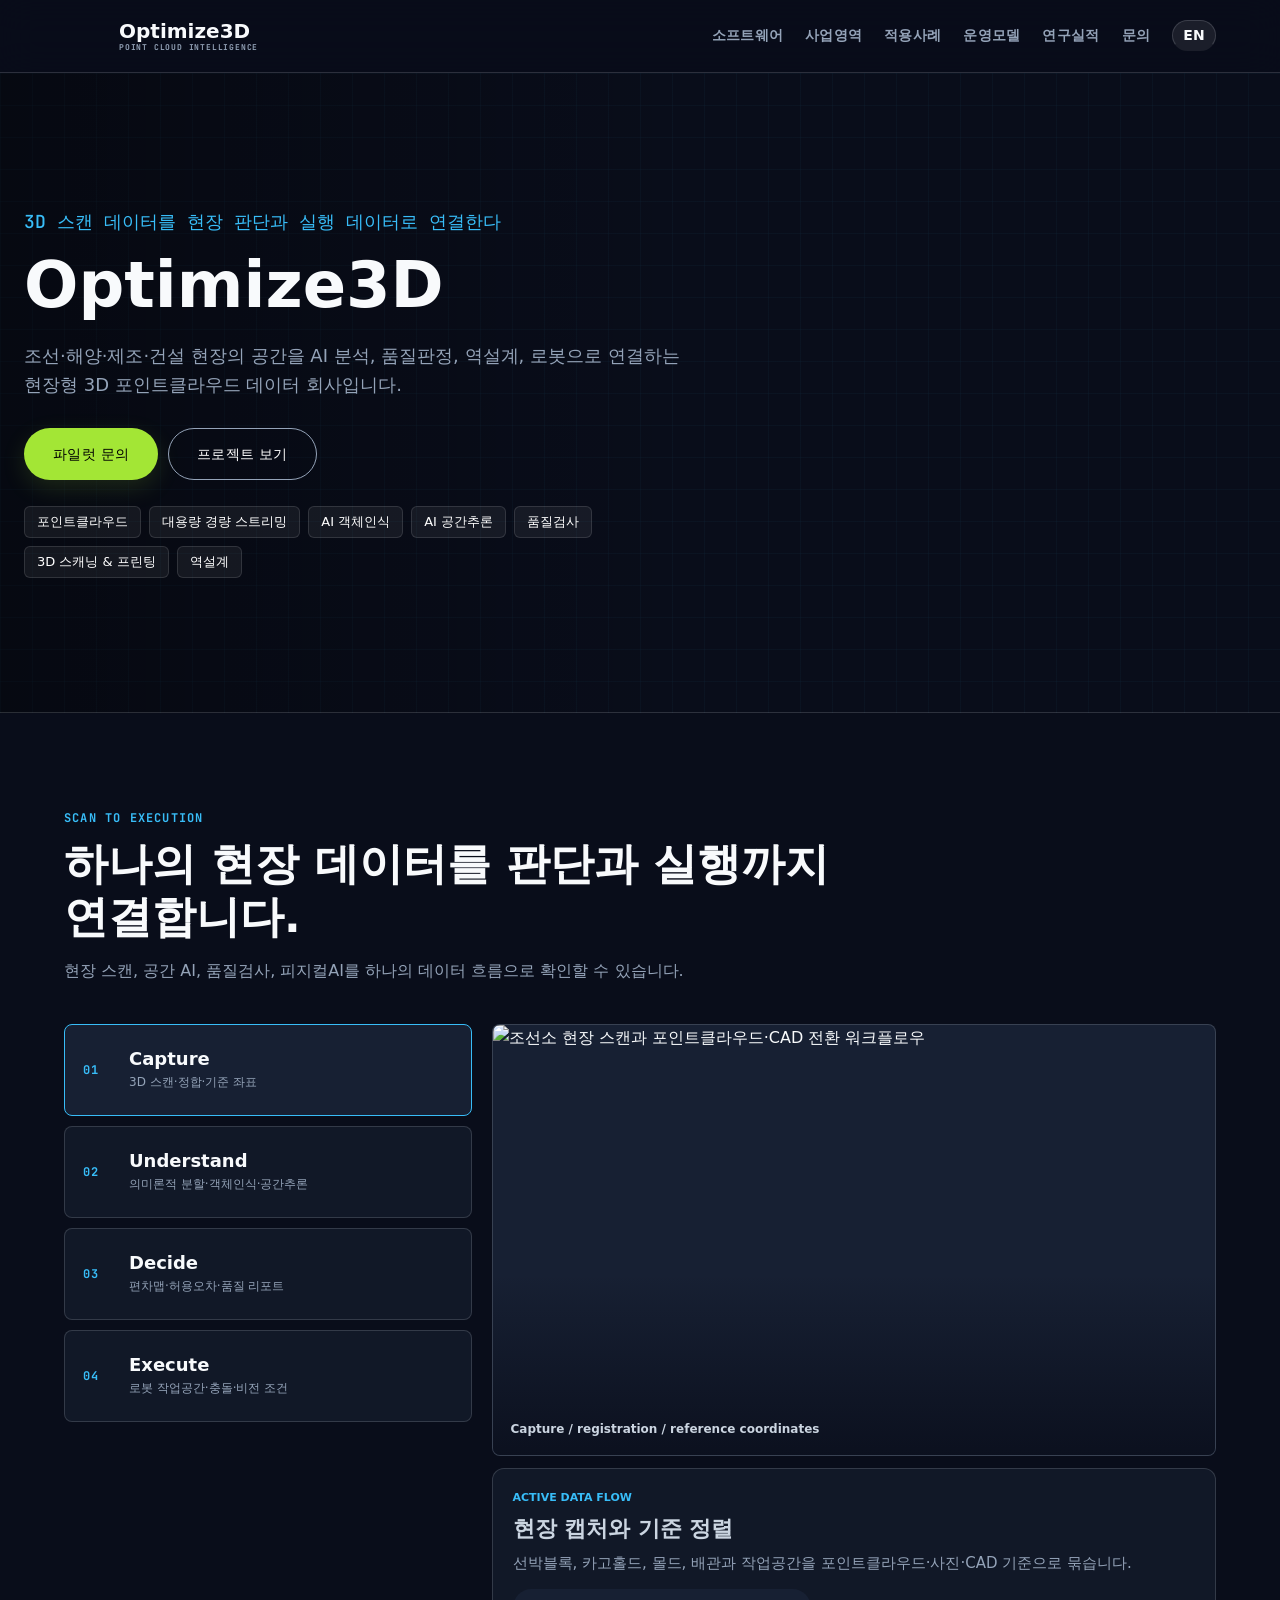
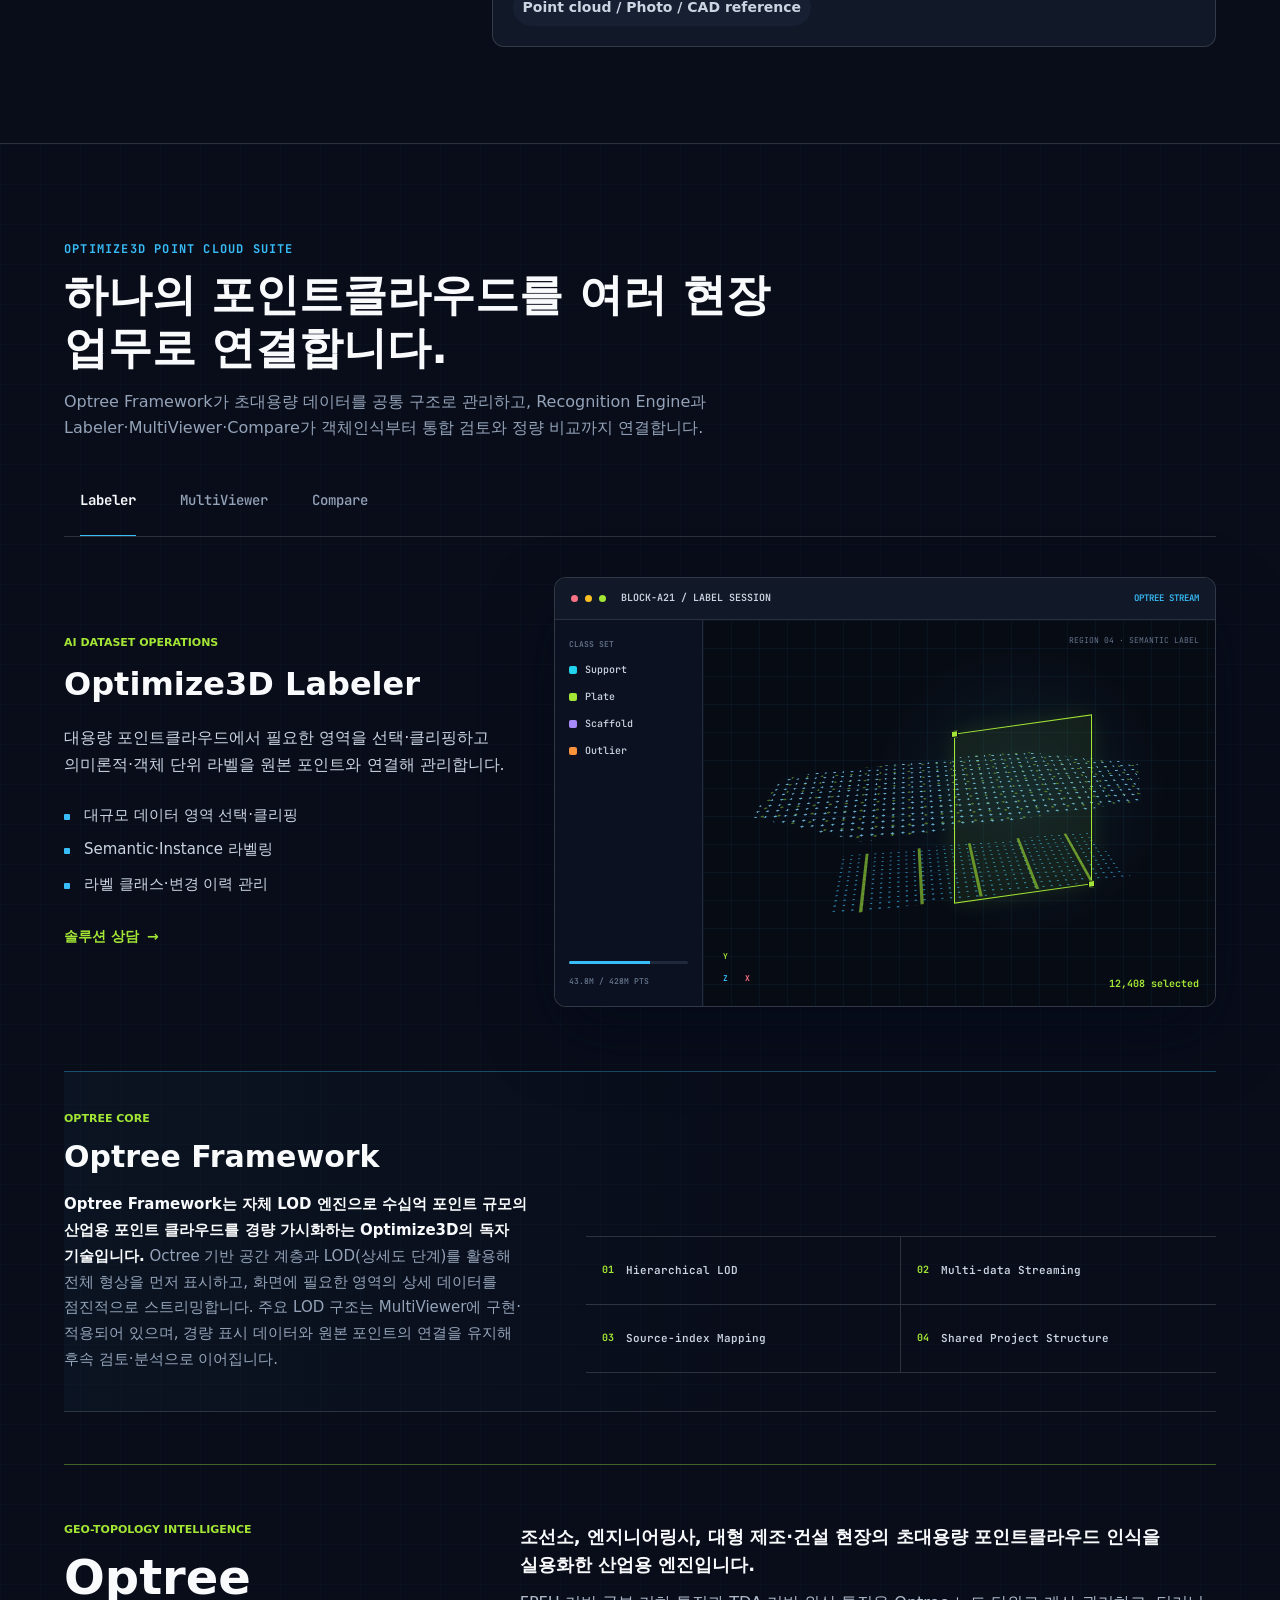
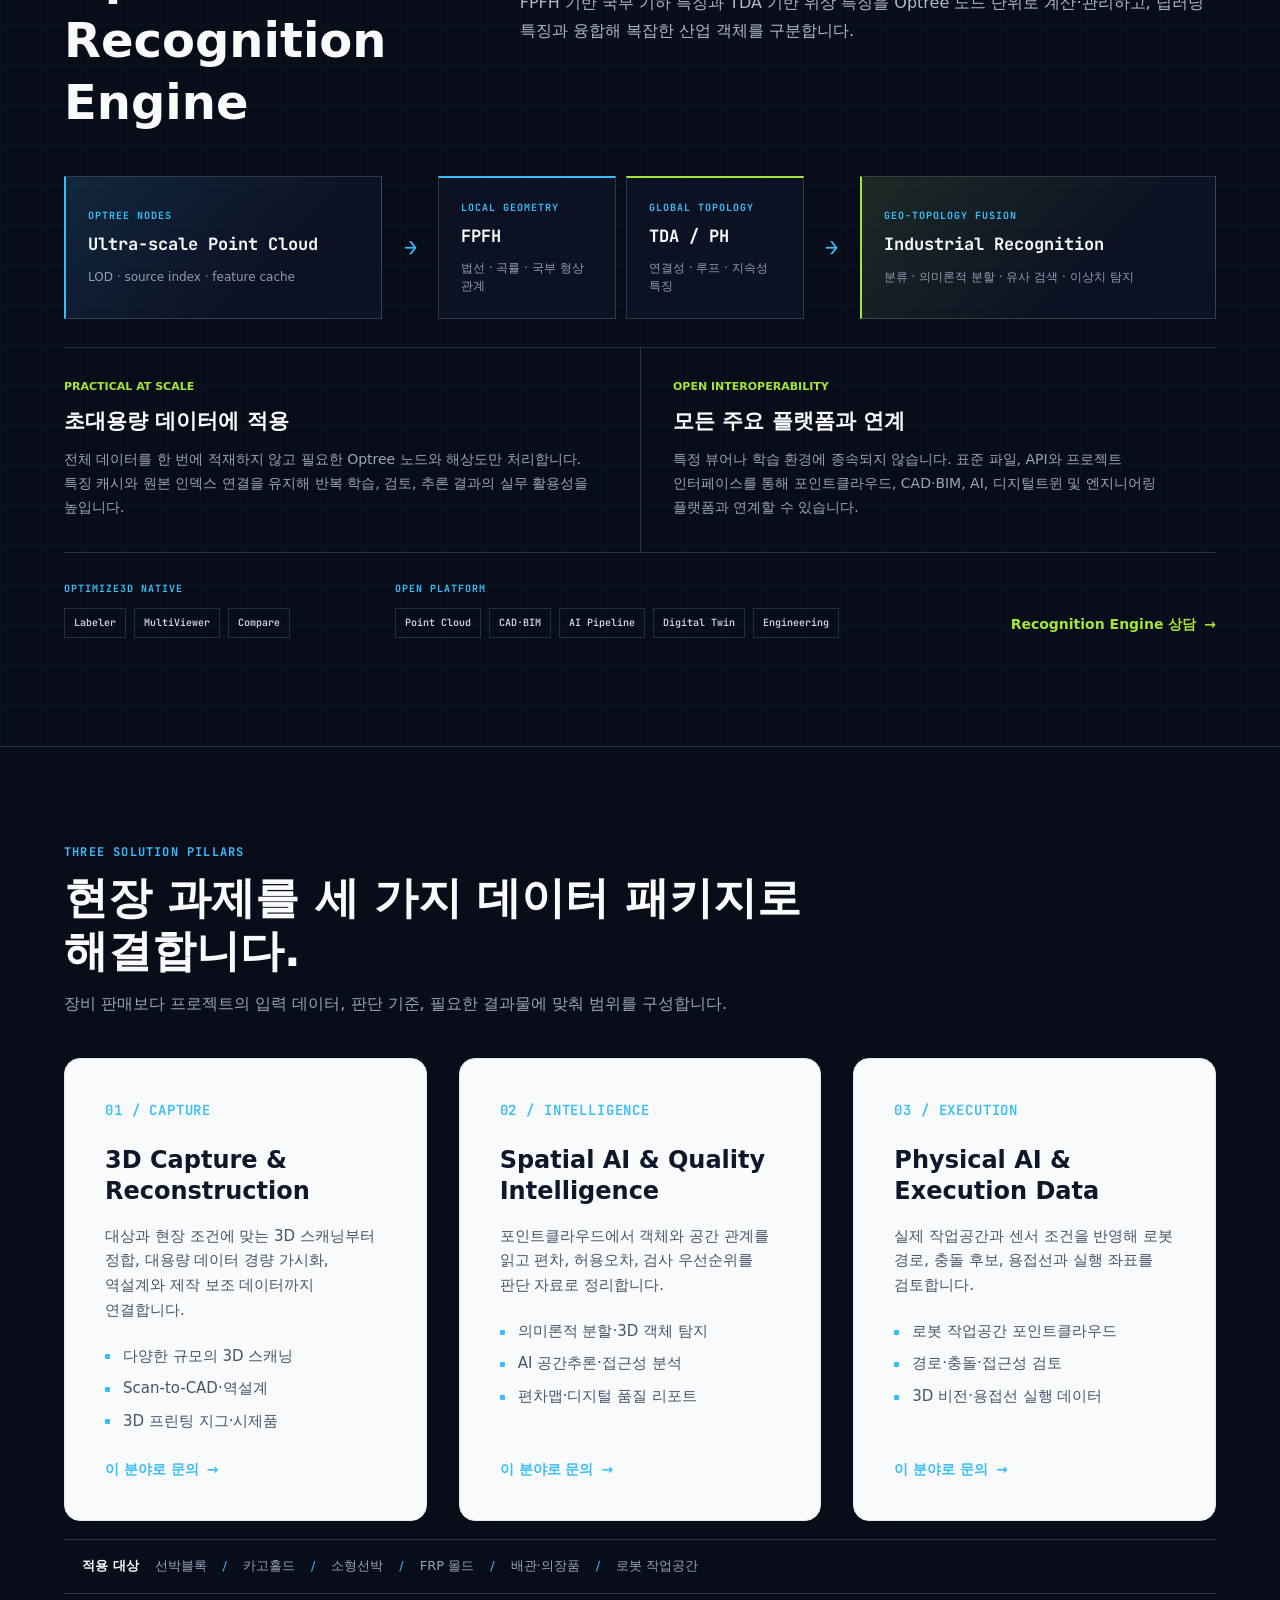
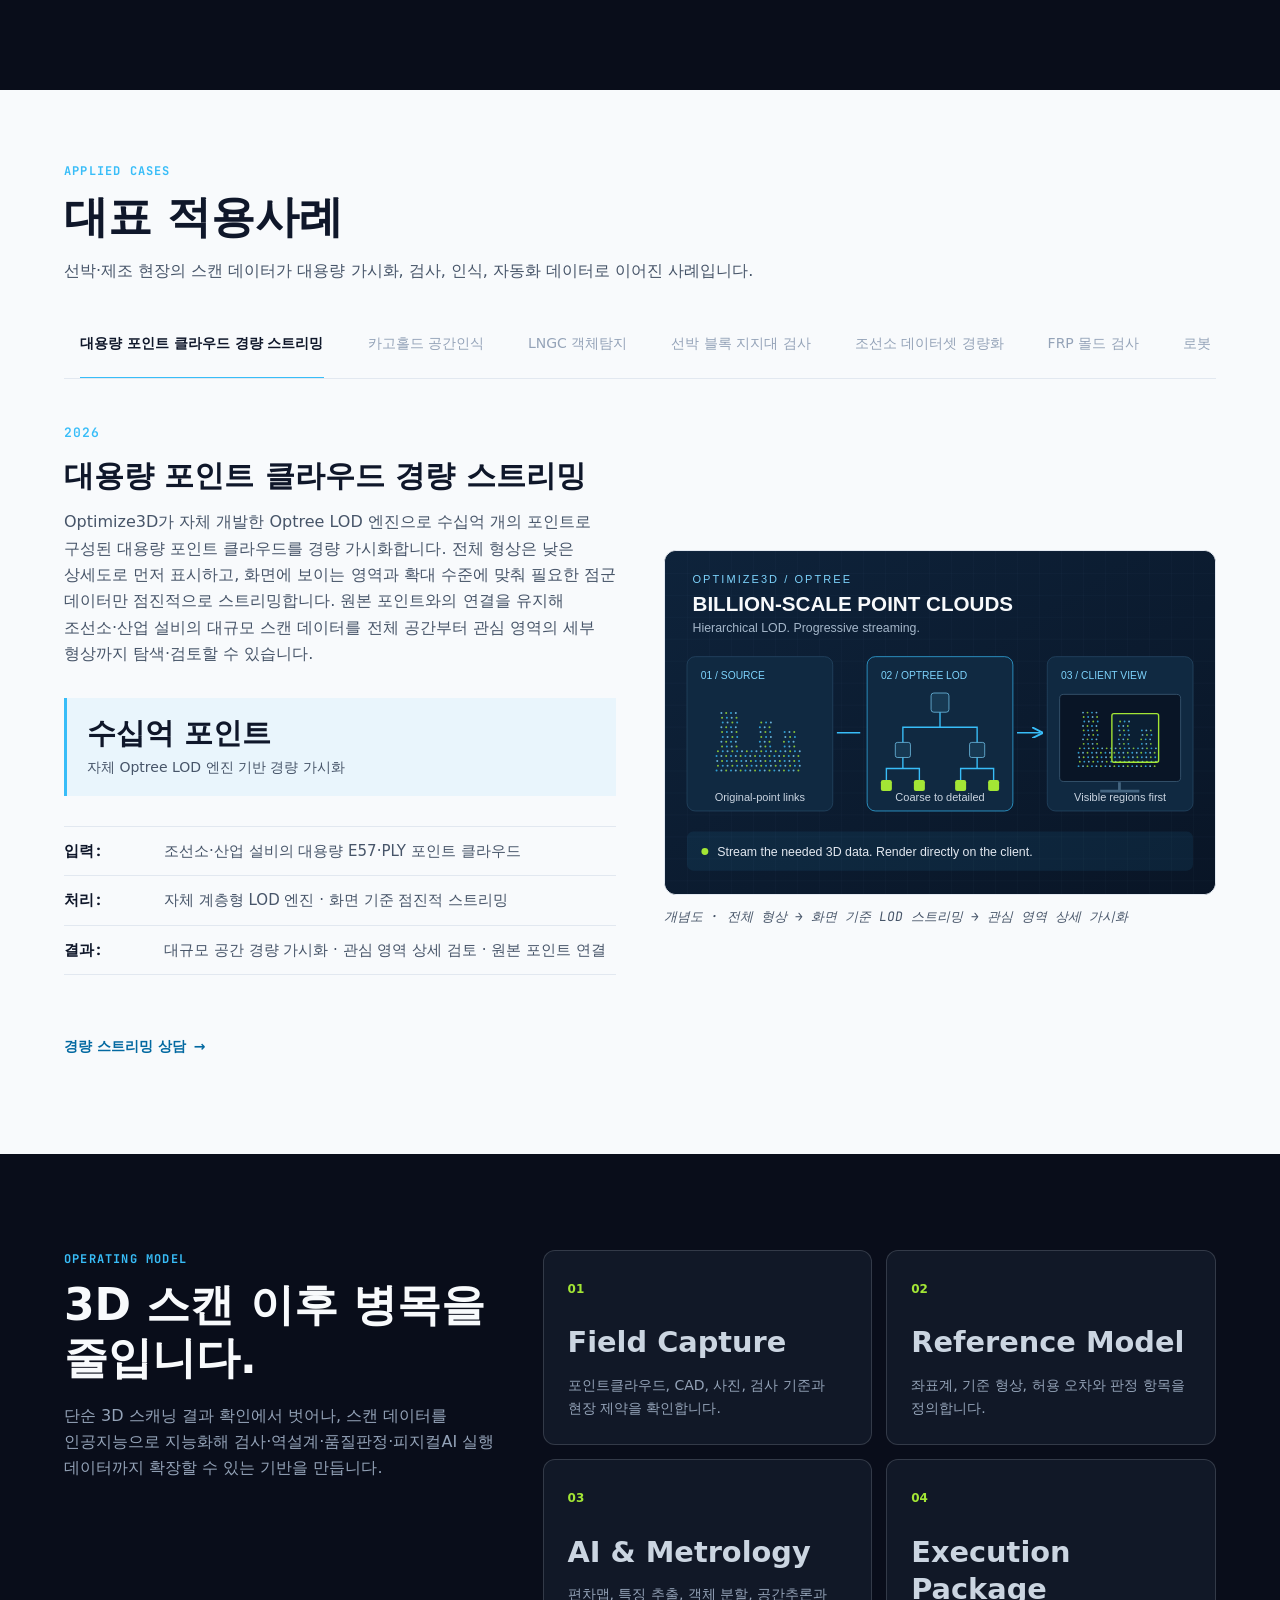
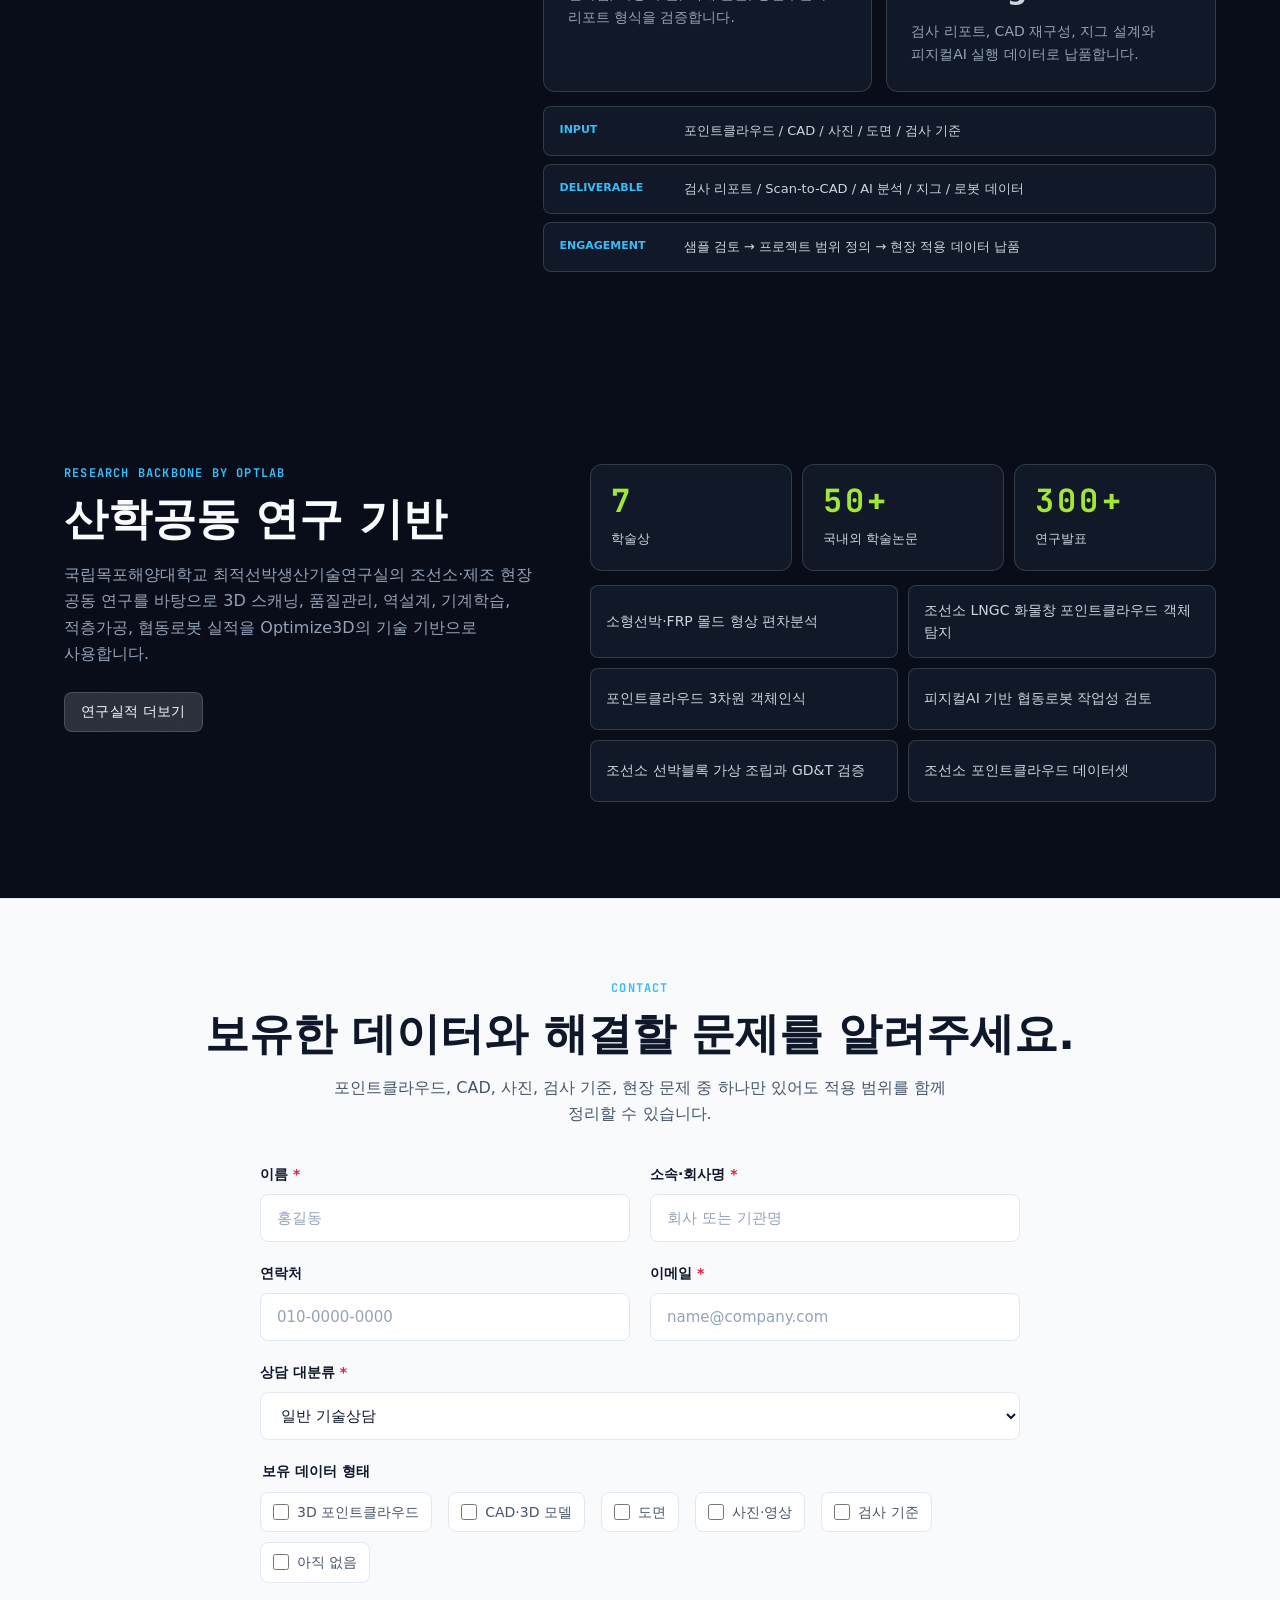
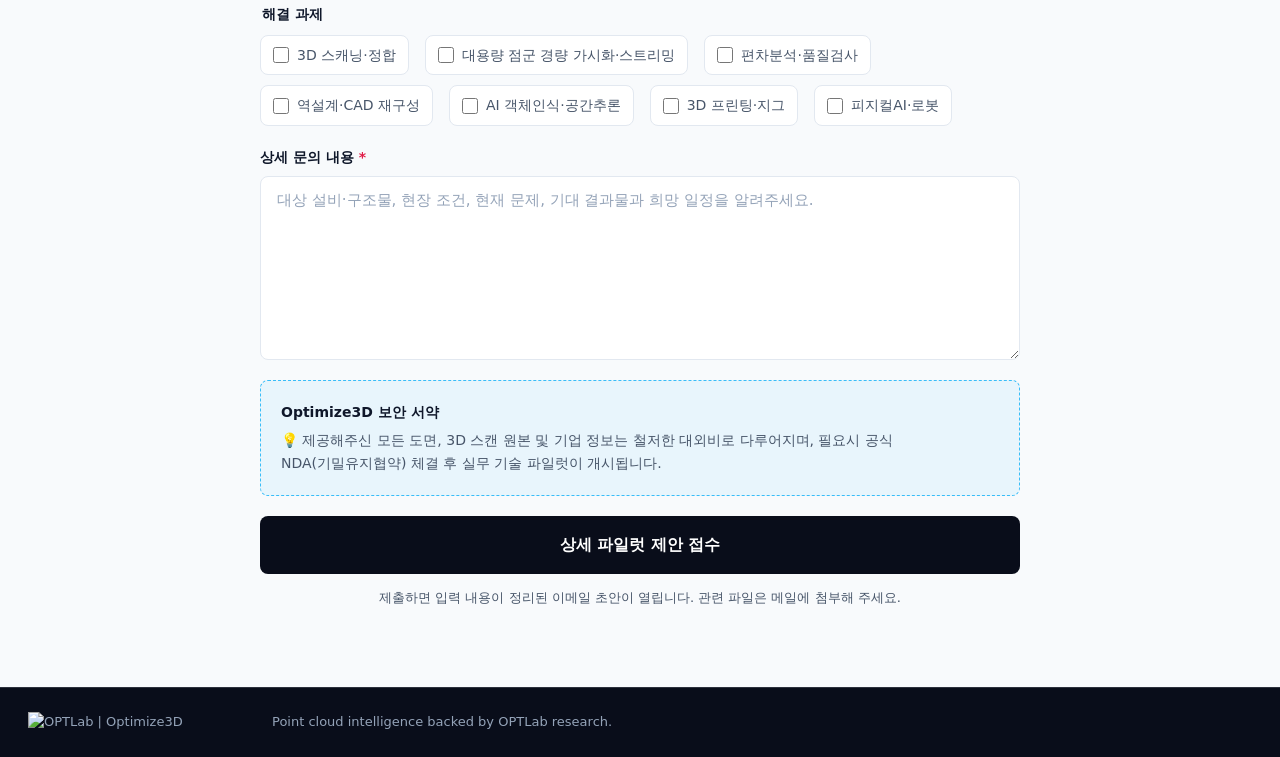
==== commit bfff24da: "Feature billion-scale Optree LOD streaming case" ====
--- a/index.html
+++ b/index.html
@@ -4,7 +4,7 @@
   <meta charset="utf-8">
   <meta name="viewport" content="width=device-width, initial-scale=1">
   <title>Optimize3D | 현장을 위한 3D Point Cloud AI</title>
-  <meta name="description" content="Optimize3D는 조선·해양·제조·건설 현장의 공간을 포인트클라우드 AI 분석, 품질판정, 역설계, 로봇 실행 데이터로 연결하는 현장형 3D 데이터 회사입니다.">
+  <meta name="description" content="Optimize3D는 조선·해양·제조·건설 현장의 공간을 대용량 포인트 클라우드 경량 스트리밍, AI 분석, 품질판정, 역설계, 로봇 실행 데이터로 연결하는 현장형 3D 데이터 회사입니다.">
   <meta name="robots" content="index,follow">
   <link rel="canonical" href="https://optimize3d.github.io/homepage/">
   <link rel="alternate" hreflang="ko" href="https://optimize3d.github.io/homepage/">
@@ -13,12 +13,12 @@
   <meta property="og:type" content="website">
   <meta property="og:locale" content="ko_KR">
   <meta property="og:title" content="Optimize3D | 현장을 위한 3D Point Cloud AI">
-  <meta property="og:description" content="조선·해양·제조·건설 현장의 공간을 AI 분석, 품질판정, 역설계, 로봇으로 연결하는 현장형 3D 포인트클라우드 데이터 회사입니다.">
+  <meta property="og:description" content="자체 Optree LOD 엔진 기반 대용량 포인트 클라우드 경량 스트리밍부터 AI 분석, 품질검사, 역설계, 로봇 데이터까지 연결합니다.">
   <meta property="og:url" content="https://optimize3d.github.io/homepage/">
   <meta property="og:image" content="https://optimize3d.github.io/homepage/assets/images/generated/hero-shipyard-pointcloud-v2.png">
   <meta name="twitter:card" content="summary_large_image">
   <link rel="icon" href="assets/brand/favicon.svg" type="image/svg+xml">
-  <link rel="stylesheet" href="assets/css/styles.css?v=20260731a">
+  <link rel="stylesheet" href="assets/css/styles.css?v=20261004a">
   <script type="application/ld+json">
     {
       "@context": "https://schema.org",
@@ -89,6 +89,7 @@
           </div>
           <div class="hero-tags" aria-label="핵심 역량">
             <span>포인트클라우드</span>
+            <span>대용량 경량 스트리밍</span>
             <span>AI 객체인식</span>
             <span>AI 공간추론</span>
             <span>품질검사</span>
@@ -223,10 +224,10 @@
           <div class="suite-copy">
             <p class="screen-kicker">SYNCHRONIZED REVIEW</p>
             <h3>Optimize3D MultiViewer</h3>
-            <p>Optree 기반 계층형 LOD의 주요 기능을 MultiViewer에 구현·적용해 여러 초대용량 스캔, 시점, 편집본과 AI 결과를 단계적으로 불러오고 동기화된 장면에서 검토합니다.</p>
+            <p>자체 Optree LOD 엔진을 적용해 수십억 포인트 규모의 대용량 데이터를 경량 가시화합니다. 화면에 필요한 영역과 상세도를 단계적으로 불러오며, 여러 스캔·시점·편집본·AI 결과를 동기화된 장면에서 검토합니다.</p>
             <ul class="suite-feature-list">
-              <li>Optree 기반 계층형 LOD 표시</li>
-              <li>초대용량 다중 데이터 단계별 로딩</li>
+              <li>자체 LOD 엔진 기반 수십억 포인트 경량 가시화</li>
+              <li>화면·상세도 기준 점진적 스트리밍 및 다중 데이터 로딩</li>
               <li>동기화 회전·확대·단면 검토</li>
               <li>원본 포인트 인덱스 유지 및 정합·중첩 비교</li>
             </ul>
@@ -285,7 +286,7 @@
         <div class="optree-copy">
           <p class="screen-kicker">OPTREE CORE</p>
           <h3>Optree Framework</h3>
-          <p><strong>Optree Framework는 Optimize3D가 독자적으로 개발한 Octree 기반 산업용 포인트클라우드 구조입니다.</strong> 초대용량 데이터를 공간 영역과 LOD 단계로 계층화하고 필요한 영역과 상세도만 점진적으로 불러옵니다. 주요 LOD 구조는 MultiViewer에 구현·적용되어 여러 대규모 스캔을 효율적으로 검토하며, 경량 표시 데이터와 원본 포인트의 연결도 유지합니다.</p>
+          <p><strong>Optree Framework는 자체 LOD 엔진으로 수십억 포인트 규모의 산업용 포인트 클라우드를 경량 가시화하는 Optimize3D의 독자 기술입니다.</strong> Octree 기반 공간 계층과 LOD(상세도 단계)를 활용해 전체 형상을 먼저 표시하고, 화면에 필요한 영역의 상세 데이터를 점진적으로 스트리밍합니다. 주요 LOD 구조는 MultiViewer에 구현·적용되어 있으며, 경량 표시 데이터와 원본 포인트의 연결을 유지해 후속 검토·분석으로 이어집니다.</p>
         </div>
         <div class="optree-capabilities" aria-label="Optree Framework 핵심 구조">
           <span><b>01</b>Hierarchical LOD</span>
@@ -368,7 +369,7 @@
         <article class="solution-pillar">
           <span>01 / CAPTURE</span>
           <h3>3D Capture &amp; Reconstruction</h3>
-          <p>대상과 현장 조건에 맞는 3D 스캐닝부터 정합, 기준 좌표, 역설계와 제작 보조 데이터까지 연결합니다.</p>
+          <p>대상과 현장 조건에 맞는 3D 스캐닝부터 정합, 대용량 데이터 경량 가시화, 역설계와 제작 보조 데이터까지 연결합니다.</p>
           <ul>
             <li>다양한 규모의 3D 스캐닝</li>
             <li>Scan-to-CAD·역설계</li>
@@ -409,10 +410,11 @@
       <div class="section-head compact">
         <p class="kicker">Applied Cases</p>
         <h2 id="case-title">대표 적용사례</h2>
-        <p class="lead">선박·제조 현장의 스캔 데이터가 실제 검사, 인식, 자동화 데이터로 이어진 사례입니다.</p>
+        <p class="lead">선박·제조 현장의 스캔 데이터가 대용량 가시화, 검사, 인식, 자동화 데이터로 이어진 사례입니다.</p>
       </div>
       <div class="case-tabs" role="tablist" aria-label="대표 적용사례">
-        <button id="case-tab-cargo" type="button" role="tab" aria-selected="true" aria-controls="case-cargo" data-tab-target="case-cargo">카고홀드 공간인식</button>
+        <button id="case-tab-streaming" type="button" role="tab" aria-selected="true" aria-controls="case-streaming" data-tab-target="case-streaming">대용량 포인트 클라우드 경량 스트리밍</button>
+        <button id="case-tab-cargo" type="button" role="tab" aria-selected="false" aria-controls="case-cargo" data-tab-target="case-cargo">카고홀드 공간인식</button>
         <button id="case-tab-lngc" type="button" role="tab" aria-selected="false" aria-controls="case-lngc" data-tab-target="case-lngc">LNGC 객체탐지</button>
         <button id="case-tab-support" type="button" role="tab" aria-selected="false" aria-controls="case-support" data-tab-target="case-support">선박 블록 지지대 검사</button>
         <button id="case-tab-lightweight" type="button" role="tab" aria-selected="false" aria-controls="case-lightweight" data-tab-target="case-lightweight">조선소 데이터셋 경량화</button>
@@ -420,7 +422,27 @@
         <button id="case-tab-robot" type="button" role="tab" aria-selected="false" aria-controls="case-robot" data-tab-target="case-robot">로봇 작업성</button>
       </div>
       <div class="case-panels">
-        <article class="case-panel tab-panel is-active" id="case-cargo" role="tabpanel" aria-labelledby="case-tab-cargo">
+        <article class="case-panel tab-panel is-active" id="case-streaming" role="tabpanel" aria-labelledby="case-tab-streaming">
+          <div class="case-copy">
+            <div class="case-summary">
+              <time datetime="2026">2026</time>
+              <h3>대용량 포인트 클라우드 경량 스트리밍</h3>
+              <p>Optimize3D가 자체 개발한 Optree LOD 엔진으로 수십억 개의 포인트로 구성된 대용량 포인트 클라우드를 경량 가시화합니다. 전체 형상은 낮은 상세도로 먼저 표시하고, 화면에 보이는 영역과 확대 수준에 맞춰 필요한 점군 데이터만 점진적으로 스트리밍합니다. 원본 포인트와의 연결을 유지해 조선소·산업 설비의 대규모 스캔 데이터를 전체 공간부터 관심 영역의 세부 형상까지 탐색·검토할 수 있습니다.</p>
+            </div>
+            <div class="case-scale"><strong>수십억 포인트</strong><span>자체 Optree LOD 엔진 기반 경량 가시화</span></div>
+            <ul class="case-specs">
+              <li><strong>입력</strong><span>조선소·산업 설비의 대용량 E57·PLY 포인트 클라우드</span></li>
+              <li><strong>처리</strong><span>자체 계층형 LOD 엔진 · 화면 기준 점진적 스트리밍</span></li>
+              <li><strong>결과</strong><span>대규모 공간 경량 가시화 · 관심 영역 상세 검토 · 원본 포인트 연결</span></li>
+            </ul>
+            <a class="suite-link" href="#contact" data-contact-category="대용량 포인트 클라우드·LOD 스트리밍">경량 스트리밍 상담</a>
+          </div>
+          <figure class="case-visual">
+            <img class="lod-streaming-diagram" src="assets/visuals/lod-streaming.svg" alt="대용량 산업 점군을 자체 Optree LOD 엔진으로 계층화하고 현재 화면에 필요한 영역을 스트리밍해 직접 3D 가시화하는 개념도" loading="lazy" decoding="async" width="800" height="500">
+            <figcaption>개념도 · 전체 형상 → 화면 기준 LOD 스트리밍 → 관심 영역 상세 가시화</figcaption>
+          </figure>
+        </article>
+        <article class="case-panel tab-panel" id="case-cargo" role="tabpanel" aria-labelledby="case-tab-cargo" hidden>
           <div class="case-copy">
             <div class="case-summary">
               <time>2025</time>
@@ -607,6 +629,7 @@
               <option value="3D 스캐닝·역설계">3D 스캐닝·역설계</option>
               <option value="공간 AI·품질검사">공간 AI·품질검사</option>
               <option value="피지컬AI·로봇 데이터">피지컬AI·로봇 데이터</option>
+              <option value="대용량 포인트 클라우드·LOD 스트리밍">대용량 포인트 클라우드·LOD 스트리밍</option>
               <option value="Optree Recognition Engine·Point Cloud Suite">Optree Recognition Engine·Point Cloud Suite</option>
               <option value="산학공동 연구">산학공동 연구</option>
             </select>
@@ -626,6 +649,7 @@
             <legend>해결 과제</legend>
             <div class="contact-chips">
               <label><input type="checkbox" name="challenge" value="3D 스캐닝·정합"><span>3D 스캐닝·정합</span></label>
+              <label><input type="checkbox" name="challenge" value="대용량 점군 경량 가시화·스트리밍"><span>대용량 점군 경량 가시화·스트리밍</span></label>
               <label><input type="checkbox" name="challenge" value="편차분석·품질검사"><span>편차분석·품질검사</span></label>
               <label><input type="checkbox" name="challenge" value="역설계·CAD 재구성"><span>역설계·CAD 재구성</span></label>
               <label><input type="checkbox" name="challenge" value="AI 객체인식·공간추론"><span>AI 객체인식·공간추론</span></label>
--- a/assets/css/styles.css
+++ b/assets/css/styles.css
@@ -1024,6 +1024,36 @@
   line-height: 1.65;
 }
 
+.case-scale {
+  display: grid;
+  gap: 6px;
+  padding: 18px 20px;
+  border-left: 3px solid var(--color-accent-blue);
+  background: rgba(56, 189, 248, .08);
+}
+
+.case-scale strong {
+  color: var(--color-text-primary);
+  font-size: clamp(24px, 2.3vw, 32px);
+  line-height: 1.2;
+}
+
+.case-scale span {
+  color: var(--color-text-secondary);
+  font-size: 14px;
+  line-height: 1.5;
+}
+
+.case-visual img.lod-streaming-diagram {
+  height: auto;
+  aspect-ratio: 8 / 5;
+  background: #091526;
+}
+
+.case-panel .suite-link {
+  color: #0369a1;
+}
+
 .case-specs {
   display: grid;
   gap: 0;
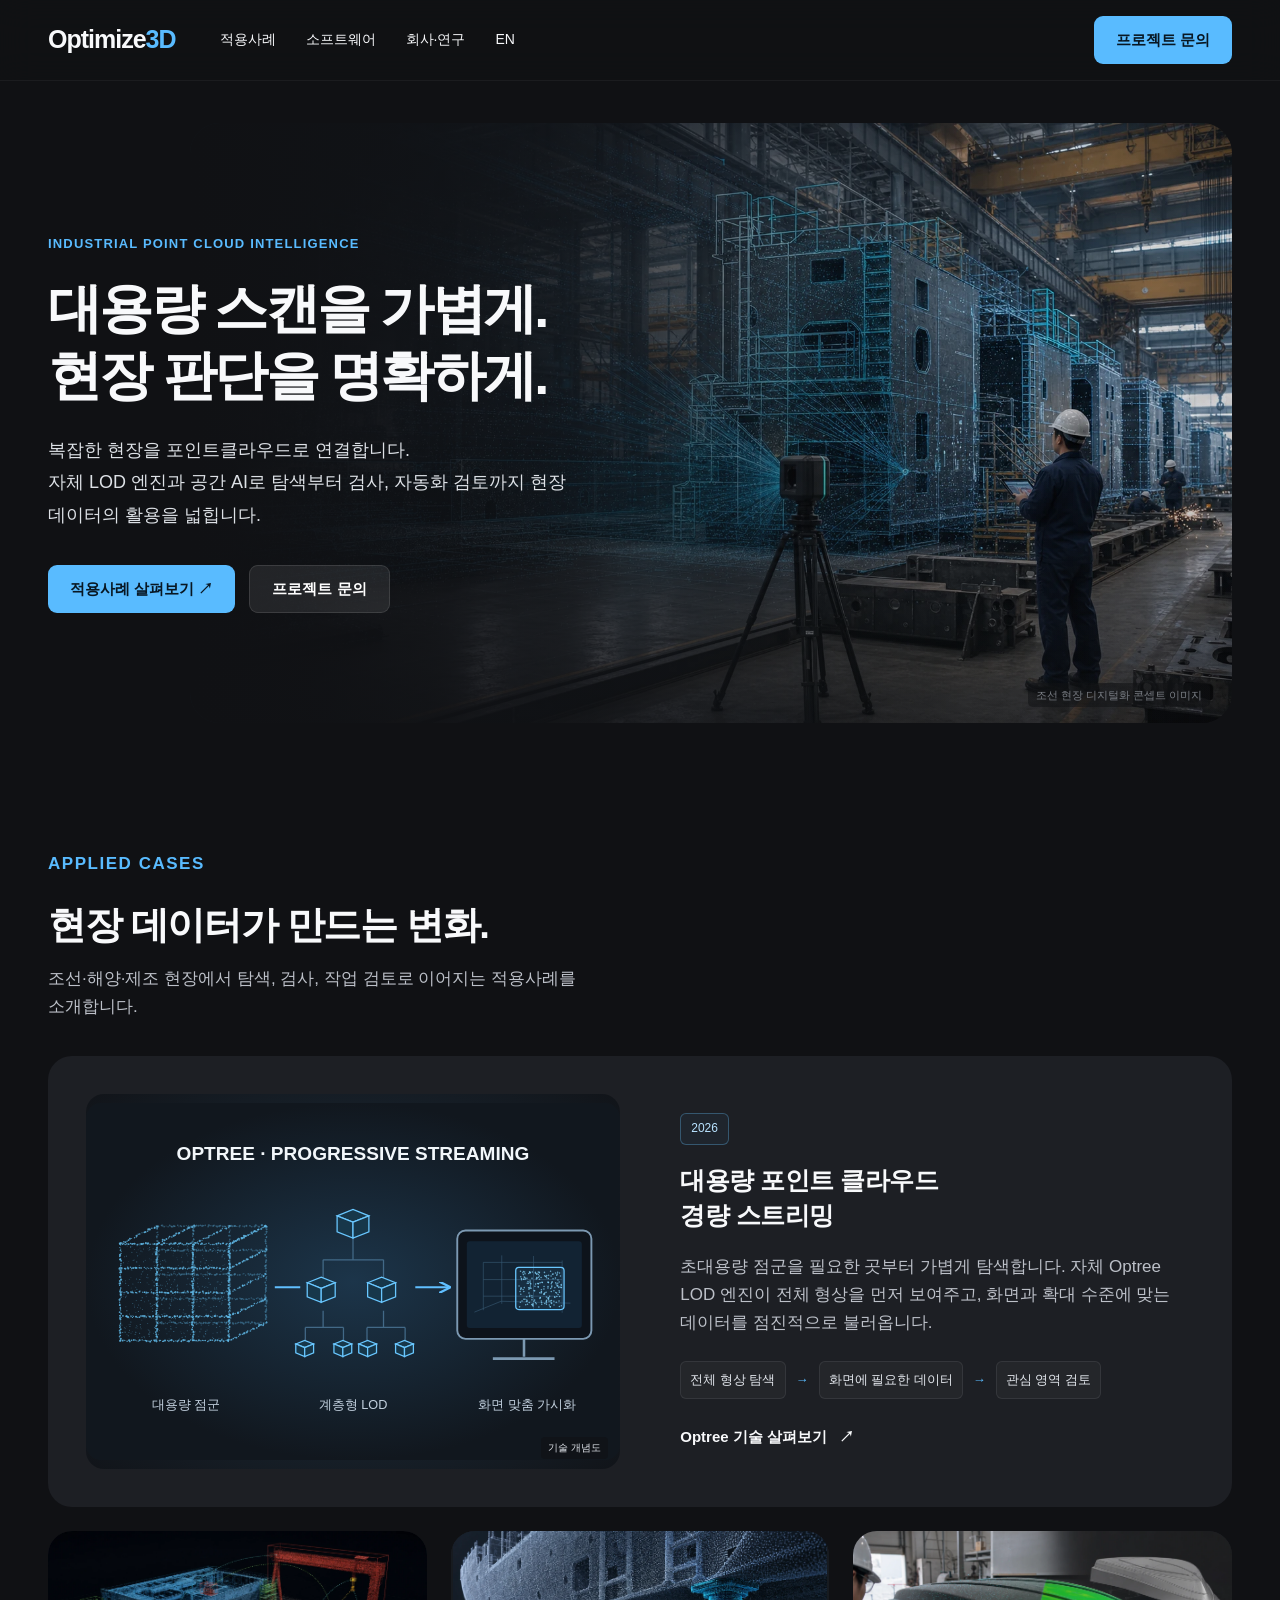
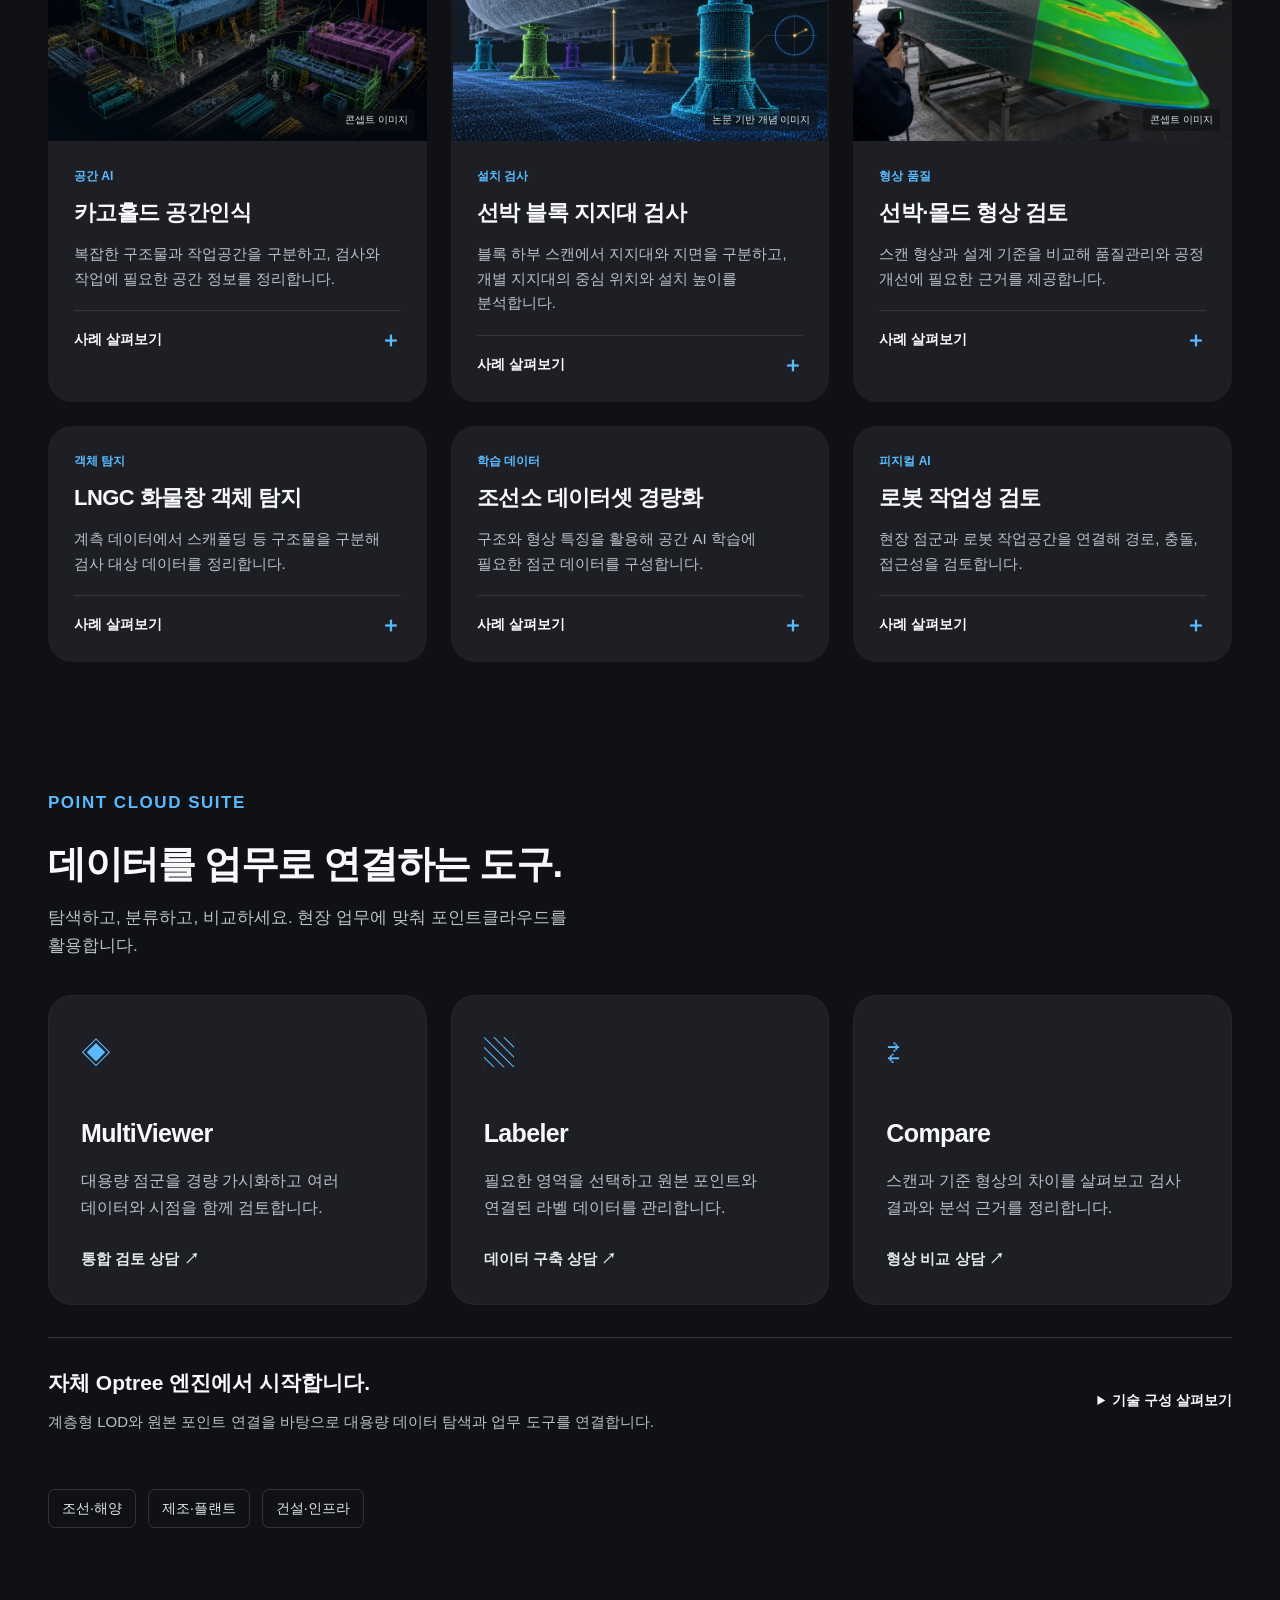
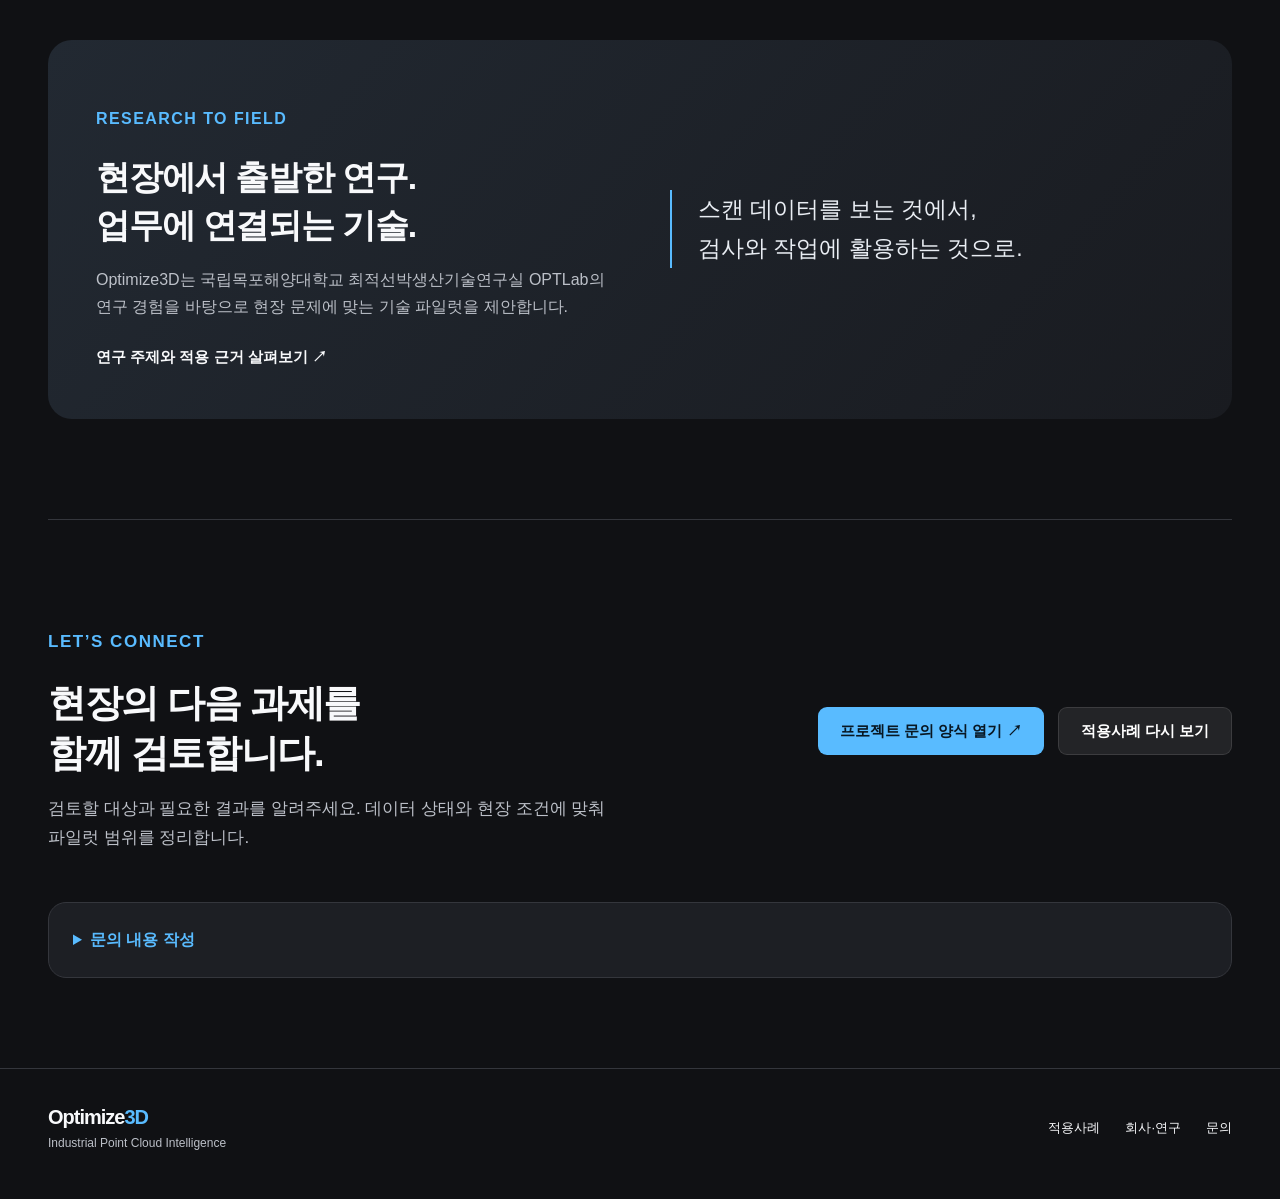
==== commit 98016bac: "Refresh bilingual homepage and deploy corrected case visuals" ====
--- a/index.html
+++ b/index.html
@@ -15,10 +15,10 @@
   <meta property="og:title" content="Optimize3D | 현장을 위한 3D Point Cloud AI">
   <meta property="og:description" content="자체 Optree LOD 엔진 기반 대용량 포인트 클라우드 경량 스트리밍부터 AI 분석, 품질검사, 역설계, 로봇 데이터까지 연결합니다.">
   <meta property="og:url" content="https://optimize3d.github.io/homepage/">
-  <meta property="og:image" content="https://optimize3d.github.io/homepage/assets/images/generated/hero-shipyard-pointcloud-v2.png">
+  <meta property="og:image" content="https://optimize3d.github.io/homepage/assets/images/generated/home-hero.webp">
   <meta name="twitter:card" content="summary_large_image">
   <link rel="icon" href="assets/brand/favicon.svg" type="image/svg+xml">
-  <link rel="stylesheet" href="assets/css/styles.css?v=20261004a">
+  <link rel="stylesheet" href="assets/css/home.css?v=20261004b">
   <script type="application/ld+json">
     {
       "@context": "https://schema.org",
@@ -46,566 +46,23 @@
   </script>
 </head>
 <body>
-  <a class="skip-link" href="#main">본문으로 이동</a>
-
-  <header class="site-header" id="top">
-    <nav class="nav" aria-label="주요 메뉴">
-      <a class="brand" href="#top" aria-label="Optimize3D 홈">
-        <span class="brand-mark-window" aria-hidden="true">
-          <img src="assets/brand/optlab-optimize3d-logo-white.png?v=20260708a" alt="">
-        </span>
-        <span class="brand-type">
-          <strong>Optimize3D</strong>
-          <small>POINT CLOUD INTELLIGENCE</small>
-        </span>
-      </a>
-      <button class="nav-toggle" type="button" aria-expanded="false" aria-controls="nav-links" aria-label="메뉴 열기">
-        <span></span>
-        <span></span>
-        <span></span>
-      </button>
-      <div class="nav-links" id="nav-links">
-        <a href="#solutions">소프트웨어</a>
-        <a href="#business">사업영역</a>
-        <a href="#cases">적용사례</a>
-        <a href="#platform">운영모델</a>
-        <a href="research.html">연구실적</a>
-        <a href="#contact">문의</a>
-        <a class="language-link" href="en/index.html" lang="en">EN</a>
-      </div>
-    </nav>
-  </header>
-
-  <main id="main">
-    <section class="hero" aria-labelledby="hero-title">
-      <div class="hero-inner">
-        <div class="hero-copy">
-          <p class="eyebrow">3D 스캔 데이터를 현장 판단과 실행 데이터로 연결한다</p>
-          <h1 id="hero-title">Optimize3D</h1>
-          <p class="hero-lead">조선·해양·제조·건설 현장의 공간을 AI 분석, 품질판정, 역설계, 로봇으로 연결하는 현장형 3D 포인트클라우드 데이터 회사입니다.</p>
-          <div class="hero-actions">
-            <a class="button primary" href="#contact">파일럿 문의</a>
-            <a class="button secondary" href="#cases">프로젝트 보기</a>
-          </div>
-          <div class="hero-tags" aria-label="핵심 역량">
-            <span>포인트클라우드</span>
-            <span>대용량 경량 스트리밍</span>
-            <span>AI 객체인식</span>
-            <span>AI 공간추론</span>
-            <span>품질검사</span>
-            <span>3D 스캐닝 &amp; 프린팅</span>
-            <span>역설계</span>
-          </div>
-        </div>
-      </div>
-    </section>
-
-    <section class="section data-system-section" id="data-flow" aria-labelledby="data-flow-title" data-pipeline>
-      <div class="section-head compact data-system-head">
-        <p class="kicker">Scan to Execution</p>
-        <h2 id="data-flow-title">하나의 현장 데이터를 판단과 실행까지 연결합니다.</h2>
-        <p class="lead">현장 스캔, 공간 AI, 품질검사, 피지컬AI를 하나의 데이터 흐름으로 확인할 수 있습니다.</p>
-      </div>
-      <div class="data-system-layout">
-        <div class="data-stage-list" role="tablist" aria-label="3D 데이터 전환 단계">
-          <button class="data-stage-step is-active" id="flow-step-1" type="button" role="tab" aria-selected="true" aria-controls="data-stage-panel" data-pipeline-step
-            data-pipeline-title="현장 캡처와 기준 정렬"
-            data-pipeline-body="선박블록, 카고홀드, 몰드, 배관과 작업공간을 포인트클라우드·사진·CAD 기준으로 묶습니다."
-            data-pipeline-output="Point cloud / Photo / CAD reference"
-            data-pipeline-image="assets/images/generated/field-scan-workflow-v2.png"
-            data-pipeline-alt="조선소 현장 스캔과 포인트클라우드·CAD 전환 워크플로우"
-            data-pipeline-caption="Capture / registration / reference coordinates">
-            <span>01</span>
-            <span><strong>Capture</strong><small>3D 스캔·정합·기준 좌표</small></span>
-          </button>
-          <button class="data-stage-step" id="flow-step-2" type="button" role="tab" aria-selected="false" aria-controls="data-stage-panel" data-pipeline-step
-            data-pipeline-title="AI 객체인식과 공간추론"
-            data-pipeline-body="의미론적 분할과 3D 객체 탐지로 구조물, 부품, 작업공간을 구분하고 접근성과 공간 관계를 계산합니다."
-            data-pipeline-output="Semantic labels / Objects / Spatial relations"
-            data-pipeline-image="assets/images/generated/spatial-ai-shipyard-segmentation-v2.png"
-            data-pipeline-alt="조선소 포인트클라우드 의미론적 분할과 객체인식 시각화"
-            data-pipeline-caption="Semantic segmentation / object recognition / spatial reasoning">
-            <span>02</span>
-            <span><strong>Understand</strong><small>의미론적 분할·객체인식·공간추론</small></span>
-          </button>
-          <button class="data-stage-step" id="flow-step-3" type="button" role="tab" aria-selected="false" aria-controls="data-stage-panel" data-pipeline-step
-            data-pipeline-title="편차분석과 품질판정"
-            data-pipeline-body="CAD 대비 편차, 허용오차, 설치 정확도와 용접 전후 변형을 검사 근거와 디지털 리포트로 정리합니다."
-            data-pipeline-output="Deviation map / Tolerance / Quality report"
-            data-pipeline-image="assets/images/generated/quality-deviation-scan-v2.png"
-            data-pipeline-alt="3D 스캔 모델과 CAD 기준을 비교한 품질 편차 분석 화면"
-            data-pipeline-caption="CAD comparison / deviation map / quality decision">
-            <span>03</span>
-            <span><strong>Decide</strong><small>편차맵·허용오차·품질 리포트</small></span>
-          </button>
-          <button class="data-stage-step" id="flow-step-4" type="button" role="tab" aria-selected="false" aria-controls="data-stage-panel" data-pipeline-step
-            data-pipeline-title="피지컬AI 실행 데이터"
-            data-pipeline-body="객체 위치와 공간 제약을 로봇 경로, 충돌 검토, 3D 비전 센서 조건과 용접 자동화 입력으로 전환합니다."
-            data-pipeline-output="Robot path / Collision check / Vision setup"
-            data-pipeline-image="assets/images/generated/physical-ai-robot-execution-v2.png"
-            data-pipeline-alt="포인트클라우드 환경에서 협동로봇 경로와 충돌 검토를 연결한 피지컬AI 시각화"
-            data-pipeline-caption="Robot workspace / collision / vision condition">
-            <span>04</span>
-            <span><strong>Execute</strong><small>로봇 작업공간·충돌·비전 조건</small></span>
-          </button>
-        </div>
-        <div class="data-stage-view" id="data-stage-panel" role="tabpanel" aria-labelledby="flow-step-1">
-          <figure class="data-stage-media">
-            <img data-pipeline-image src="assets/images/generated/field-scan-workflow-v2.png" alt="조선소 현장 스캔과 포인트클라우드·CAD 전환 워크플로우" decoding="async">
-            <figcaption data-pipeline-visual-caption>Capture / registration / reference coordinates</figcaption>
-          </figure>
-          <div class="pipeline-deliverable">
-            <p class="screen-kicker">ACTIVE DATA FLOW</p>
-            <h3 data-pipeline-visual-title>현장 캡처와 기준 정렬</h3>
-            <p data-pipeline-visual-body>선박블록, 카고홀드, 몰드, 배관과 작업공간을 포인트클라우드·사진·CAD 기준으로 묶습니다.</p>
-            <strong data-pipeline-visual-output>Point cloud / Photo / CAD reference</strong>
-          </div>
-        </div>
-      </div>
-    </section>
-
-    <section class="section suite-section" id="solutions" aria-labelledby="suite-title" data-tab-group>
-      <div class="section-head compact suite-head">
-        <p class="kicker">Optimize3D Point Cloud Suite</p>
-        <h2 id="suite-title">하나의 포인트클라우드를 여러 현장 업무로 연결합니다.</h2>
-        <p class="lead">Optree Framework가 초대용량 데이터를 공통 구조로 관리하고, Recognition Engine과 Labeler·MultiViewer·Compare가 객체인식부터 통합 검토와 정량 비교까지 연결합니다.</p>
-      </div>
-
-      <div class="suite-tabs" role="tablist" aria-label="Optimize3D 포인트클라우드 소프트웨어">
-        <button id="suite-tab-labeler" type="button" role="tab" aria-selected="true" aria-controls="suite-labeler" data-tab-target="suite-labeler">Labeler</button>
-        <button id="suite-tab-multiviewer" type="button" role="tab" aria-selected="false" aria-controls="suite-multiviewer" data-tab-target="suite-multiviewer">MultiViewer</button>
-        <button id="suite-tab-compare" type="button" role="tab" aria-selected="false" aria-controls="suite-compare" data-tab-target="suite-compare">Compare</button>
-      </div>
-
-      <div class="suite-panels">
-        <article class="suite-panel tab-panel is-active" id="suite-labeler" role="tabpanel" aria-labelledby="suite-tab-labeler">
-          <div class="suite-copy">
-            <p class="screen-kicker">AI DATASET OPERATIONS</p>
-            <h3>Optimize3D Labeler</h3>
-            <p>대용량 포인트클라우드에서 필요한 영역을 선택·클리핑하고 의미론적·객체 단위 라벨을 원본 포인트와 연결해 관리합니다.</p>
-            <ul class="suite-feature-list">
-              <li>대규모 데이터 영역 선택·클리핑</li>
-              <li>Semantic·Instance 라벨링</li>
-              <li>라벨 클래스·변경 이력 관리</li>
-            </ul>
-            <a class="suite-link" href="#contact" data-contact-category="Optree Recognition Engine·Point Cloud Suite">솔루션 상담</a>
-          </div>
-          <div class="solution-surface labeler-surface" role="img" aria-label="대규모 포인트클라우드 영역 선택과 의미론적 라벨링 작업 화면">
-            <div class="surface-topbar" aria-hidden="true">
-              <span></span><span></span><span></span>
-              <strong>BLOCK-A21 / LABEL SESSION</strong>
-              <small>OPTREE STREAM</small>
-            </div>
-            <div class="surface-workspace" aria-hidden="true">
-              <div class="surface-sidebar">
-                <small>CLASS SET</small>
-                <b><i class="class-swatch swatch-cyan"></i>Support</b>
-                <b><i class="class-swatch swatch-lime"></i>Plate</b>
-                <b><i class="class-swatch swatch-violet"></i>Scaffold</b>
-                <b><i class="class-swatch swatch-orange"></i>Outlier</b>
-                <div class="surface-meter"><span></span></div>
-                <small>43.8M / 428M PTS</small>
-              </div>
-              <div class="point-viewport">
-                <span class="cloud-mass cloud-mass-wide"></span>
-                <span class="cloud-mass cloud-mass-supports"></span>
-                <span class="selection-volume"></span>
-                <span class="axis-marker axis-x">X</span>
-                <span class="axis-marker axis-y">Y</span>
-                <span class="axis-marker axis-z">Z</span>
-                <small class="viewport-status">REGION 04 · SEMANTIC LABEL</small>
-                <strong class="viewport-count">12,408 selected</strong>
-              </div>
-            </div>
-          </div>
-        </article>
-
-        <article class="suite-panel tab-panel" id="suite-multiviewer" role="tabpanel" aria-labelledby="suite-tab-multiviewer" hidden>
-          <div class="suite-copy">
-            <p class="screen-kicker">SYNCHRONIZED REVIEW</p>
-            <h3>Optimize3D MultiViewer</h3>
-            <p>자체 Optree LOD 엔진을 적용해 수십억 포인트 규모의 대용량 데이터를 경량 가시화합니다. 화면에 필요한 영역과 상세도를 단계적으로 불러오며, 여러 스캔·시점·편집본·AI 결과를 동기화된 장면에서 검토합니다.</p>
-            <ul class="suite-feature-list">
-              <li>자체 LOD 엔진 기반 수십억 포인트 경량 가시화</li>
-              <li>화면·상세도 기준 점진적 스트리밍 및 다중 데이터 로딩</li>
-              <li>동기화 회전·확대·단면 검토</li>
-              <li>원본 포인트 인덱스 유지 및 정합·중첩 비교</li>
-            </ul>
-            <a class="suite-link" href="#contact" data-contact-category="Optree Recognition Engine·Point Cloud Suite">솔루션 상담</a>
-          </div>
-          <div class="solution-surface multiviewer-surface" role="img" aria-label="네 개의 포인트클라우드 데이터를 동기화된 시점으로 검토하는 멀티뷰 화면">
-            <div class="surface-topbar" aria-hidden="true">
-              <span></span><span></span><span></span>
-              <strong>YARD-SCAN / 4 DATASETS</strong>
-              <small>VIEW SYNC ON</small>
-            </div>
-            <div class="multiview-grid" aria-hidden="true">
-              <div class="mini-viewport"><small>RAW SCAN</small><i class="mini-cloud mini-cloud-a"></i><b>428M pts</b></div>
-              <div class="mini-viewport"><small>REGISTERED</small><i class="mini-cloud mini-cloud-b"></i><b>RMS 3.2 mm</b></div>
-              <div class="mini-viewport"><small>SEMANTIC</small><i class="mini-cloud mini-cloud-c"></i><b>12 classes</b></div>
-              <div class="mini-viewport"><small>REFERENCE</small><i class="mini-cloud mini-cloud-d"></i><b>CAD overlay</b></div>
-              <span class="sync-crosshair"></span>
-            </div>
-          </div>
-        </article>
-
-        <article class="suite-panel tab-panel" id="suite-compare" role="tabpanel" aria-labelledby="suite-tab-compare" hidden>
-          <div class="suite-copy">
-            <p class="screen-kicker">QUANTITATIVE COMPARISON</p>
-            <h3>Optimize3D Compare</h3>
-            <p>Scan-to-Scan, Scan-to-CAD와 AI 추론 결과를 비교해 편차, 누락, 오탐과 품질 판단 근거를 정량화합니다.</p>
-            <ul class="suite-feature-list">
-              <li>Scan·CAD·AI 결과 비교</li>
-              <li>거리·편차·이상치 분석</li>
-              <li>디지털 품질 리포트 연결</li>
-            </ul>
-            <a class="suite-link" href="#contact" data-contact-category="Optree Recognition Engine·Point Cloud Suite">솔루션 상담</a>
-          </div>
-          <div class="solution-surface compare-surface" role="img" aria-label="스캔과 CAD를 중첩해 편차맵과 통계값을 비교하는 화면">
-            <div class="surface-topbar" aria-hidden="true">
-              <span></span><span></span><span></span>
-              <strong>SCAN / CAD DEVIATION</strong>
-              <small>TOLERANCE ±4.0 MM</small>
-            </div>
-            <div class="compare-workspace" aria-hidden="true">
-              <div class="compare-view compare-reference"><small>REFERENCE CAD</small><i></i></div>
-              <div class="compare-view compare-deviation"><small>DEVIATION MAP</small><i></i></div>
-              <span class="compare-divider"></span>
-              <div class="deviation-legend"><span></span><small>-8</small><small>0</small><small>+8 mm</small></div>
-              <div class="compare-stats">
-                <span><small>MEAN</small><b>+0.84 mm</b></span>
-                <span><small>RMS</small><b>2.31 mm</b></span>
-                <span><small>PASS</small><b>96.8%</b></span>
-              </div>
-            </div>
-          </div>
-        </article>
-      </div>
-
-      <div class="optree-foundation">
-        <div class="optree-copy">
-          <p class="screen-kicker">OPTREE CORE</p>
-          <h3>Optree Framework</h3>
-          <p><strong>Optree Framework는 자체 LOD 엔진으로 수십억 포인트 규모의 산업용 포인트 클라우드를 경량 가시화하는 Optimize3D의 독자 기술입니다.</strong> Octree 기반 공간 계층과 LOD(상세도 단계)를 활용해 전체 형상을 먼저 표시하고, 화면에 필요한 영역의 상세 데이터를 점진적으로 스트리밍합니다. 주요 LOD 구조는 MultiViewer에 구현·적용되어 있으며, 경량 표시 데이터와 원본 포인트의 연결을 유지해 후속 검토·분석으로 이어집니다.</p>
-        </div>
-        <div class="optree-capabilities" aria-label="Optree Framework 핵심 구조">
-          <span><b>01</b>Hierarchical LOD</span>
-          <span><b>02</b>Multi-data Streaming</span>
-          <span><b>03</b>Source-index Mapping</span>
-          <span><b>04</b>Shared Project Structure</span>
-        </div>
-      </div>
-
-      <div class="recognition-engine" aria-labelledby="recognition-engine-title">
-        <div class="recognition-engine-intro">
-          <div>
-            <p class="screen-kicker">GEO-TOPOLOGY INTELLIGENCE</p>
-            <h3 id="recognition-engine-title">Optree Recognition Engine</h3>
-          </div>
-          <p><strong>조선소, 엔지니어링사, 대형 제조·건설 현장의 초대용량 포인트클라우드 인식을 실용화한 산업용 엔진입니다.</strong> FPFH 기반 국부 기하 특징과 TDA 기반 위상 특징을 Optree 노드 단위로 계산·관리하고, 딥러닝 특징과 융합해 복잡한 산업 객체를 구분합니다.</p>
-        </div>
-
-        <div class="recognition-pipeline" aria-label="Optree Recognition Engine 기술 흐름">
-          <div class="recognition-node recognition-node-input">
-            <small>OPTREE NODES</small>
-            <strong>Ultra-scale Point Cloud</strong>
-            <span>LOD · source index · feature cache</span>
-          </div>
-          <span class="recognition-arrow" aria-hidden="true">→</span>
-          <div class="recognition-feature-stack">
-            <div class="recognition-node">
-              <small>LOCAL GEOMETRY</small>
-              <strong>FPFH</strong>
-              <span>법선 · 곡률 · 국부 형상 관계</span>
-            </div>
-            <div class="recognition-node">
-              <small>GLOBAL TOPOLOGY</small>
-              <strong>TDA / PH</strong>
-              <span>연결성 · 루프 · 지속성 특징</span>
-            </div>
-          </div>
-          <span class="recognition-arrow" aria-hidden="true">→</span>
-          <div class="recognition-node recognition-node-output">
-            <small>GEO-TOPOLOGY FUSION</small>
-            <strong>Industrial Recognition</strong>
-            <span>분류 · 의미론적 분할 · 유사 검색 · 이상치 탐지</span>
-          </div>
-        </div>
-
-        <div class="recognition-outcomes">
-          <div>
-            <p class="screen-kicker">PRACTICAL AT SCALE</p>
-            <h4>초대용량 데이터에 적용</h4>
-            <p>전체 데이터를 한 번에 적재하지 않고 필요한 Optree 노드와 해상도만 처리합니다. 특징 캐시와 원본 인덱스 연결을 유지해 반복 학습, 검토, 추론 결과의 실무 활용성을 높입니다.</p>
-          </div>
-          <div>
-            <p class="screen-kicker">OPEN INTEROPERABILITY</p>
-            <h4>모든 주요 플랫폼과 연계</h4>
-            <p>특정 뷰어나 학습 환경에 종속되지 않습니다. 표준 파일, API와 프로젝트 인터페이스를 통해 포인트클라우드, CAD·BIM, AI, 디지털트윈 및 엔지니어링 플랫폼과 연계할 수 있습니다.</p>
-          </div>
-        </div>
-
-        <div class="recognition-connections" aria-label="Optree Recognition Engine 연계 플랫폼">
-          <div>
-            <small>OPTIMIZE3D NATIVE</small>
-            <span>Labeler</span><span>MultiViewer</span><span>Compare</span>
-          </div>
-          <div>
-            <small>OPEN PLATFORM</small>
-            <span>Point Cloud</span><span>CAD·BIM</span><span>AI Pipeline</span><span>Digital Twin</span><span>Engineering</span>
-          </div>
-          <a class="suite-link" href="#contact" data-contact-category="Optree Recognition Engine·Point Cloud Suite">Recognition Engine 상담</a>
-        </div>
-      </div>
-    </section>
-
-    <section class="section business-section" id="business" aria-labelledby="business-title">
-      <div class="section-head compact">
-        <p class="kicker">Three Solution Pillars</p>
-        <h2 id="business-title">현장 과제를 세 가지 데이터 패키지로 해결합니다.</h2>
-        <p class="lead">장비 판매보다 프로젝트의 입력 데이터, 판단 기준, 필요한 결과물에 맞춰 범위를 구성합니다.</p>
-      </div>
-      <div class="business-grid business-pillars">
-        <article class="solution-pillar">
-          <span>01 / CAPTURE</span>
-          <h3>3D Capture &amp; Reconstruction</h3>
-          <p>대상과 현장 조건에 맞는 3D 스캐닝부터 정합, 대용량 데이터 경량 가시화, 역설계와 제작 보조 데이터까지 연결합니다.</p>
-          <ul>
-            <li>다양한 규모의 3D 스캐닝</li>
-            <li>Scan-to-CAD·역설계</li>
-            <li>3D 프린팅 지그·시제품</li>
-          </ul>
-          <a class="pillar-link" href="#contact" data-contact-category="3D 스캐닝·역설계">이 분야로 문의</a>
-        </article>
-        <article class="solution-pillar">
-          <span>02 / INTELLIGENCE</span>
-          <h3>Spatial AI &amp; Quality Intelligence</h3>
-          <p>포인트클라우드에서 객체와 공간 관계를 읽고 편차, 허용오차, 검사 우선순위를 판단 자료로 정리합니다.</p>
-          <ul>
-            <li>의미론적 분할·3D 객체 탐지</li>
-            <li>AI 공간추론·접근성 분석</li>
-            <li>편차맵·디지털 품질 리포트</li>
-          </ul>
-          <a class="pillar-link" href="#contact" data-contact-category="공간 AI·품질검사">이 분야로 문의</a>
-        </article>
-        <article class="solution-pillar">
-          <span>03 / EXECUTION</span>
-          <h3>Physical AI &amp; Execution Data</h3>
-          <p>실제 작업공간과 센서 조건을 반영해 로봇 경로, 충돌 후보, 용접선과 실행 좌표를 검토합니다.</p>
-          <ul>
-            <li>로봇 작업공간 포인트클라우드</li>
-            <li>경로·충돌·접근성 검토</li>
-            <li>3D 비전·용접선 실행 데이터</li>
-          </ul>
-          <a class="pillar-link" href="#contact" data-contact-category="피지컬AI·로봇 데이터">이 분야로 문의</a>
-        </article>
-      </div>
-      <div class="application-rail" aria-label="주요 적용 대상">
-        <strong>적용 대상</strong>
-        <span>선박블록</span><span>카고홀드</span><span>소형선박</span><span>FRP 몰드</span><span>배관·의장품</span><span>로봇 작업공간</span>
-      </div>
-    </section>
-
-    <section class="section case-section" id="cases" aria-labelledby="case-title" data-tab-group>
-      <div class="section-head compact">
-        <p class="kicker">Applied Cases</p>
-        <h2 id="case-title">대표 적용사례</h2>
-        <p class="lead">선박·제조 현장의 스캔 데이터가 대용량 가시화, 검사, 인식, 자동화 데이터로 이어진 사례입니다.</p>
-      </div>
-      <div class="case-tabs" role="tablist" aria-label="대표 적용사례">
-        <button id="case-tab-streaming" type="button" role="tab" aria-selected="true" aria-controls="case-streaming" data-tab-target="case-streaming">대용량 포인트 클라우드 경량 스트리밍</button>
-        <button id="case-tab-cargo" type="button" role="tab" aria-selected="false" aria-controls="case-cargo" data-tab-target="case-cargo">카고홀드 공간인식</button>
-        <button id="case-tab-lngc" type="button" role="tab" aria-selected="false" aria-controls="case-lngc" data-tab-target="case-lngc">LNGC 객체탐지</button>
-        <button id="case-tab-support" type="button" role="tab" aria-selected="false" aria-controls="case-support" data-tab-target="case-support">선박 블록 지지대 검사</button>
-        <button id="case-tab-lightweight" type="button" role="tab" aria-selected="false" aria-controls="case-lightweight" data-tab-target="case-lightweight">조선소 데이터셋 경량화</button>
-        <button id="case-tab-mold" type="button" role="tab" aria-selected="false" aria-controls="case-mold" data-tab-target="case-mold">FRP 몰드 검사</button>
-        <button id="case-tab-robot" type="button" role="tab" aria-selected="false" aria-controls="case-robot" data-tab-target="case-robot">로봇 작업성</button>
-      </div>
-      <div class="case-panels">
-        <article class="case-panel tab-panel is-active" id="case-streaming" role="tabpanel" aria-labelledby="case-tab-streaming">
-          <div class="case-copy">
-            <div class="case-summary">
-              <time datetime="2026">2026</time>
-              <h3>대용량 포인트 클라우드 경량 스트리밍</h3>
-              <p>Optimize3D가 자체 개발한 Optree LOD 엔진으로 수십억 개의 포인트로 구성된 대용량 포인트 클라우드를 경량 가시화합니다. 전체 형상은 낮은 상세도로 먼저 표시하고, 화면에 보이는 영역과 확대 수준에 맞춰 필요한 점군 데이터만 점진적으로 스트리밍합니다. 원본 포인트와의 연결을 유지해 조선소·산업 설비의 대규모 스캔 데이터를 전체 공간부터 관심 영역의 세부 형상까지 탐색·검토할 수 있습니다.</p>
-            </div>
-            <div class="case-scale"><strong>수십억 포인트</strong><span>자체 Optree LOD 엔진 기반 경량 가시화</span></div>
-            <ul class="case-specs">
-              <li><strong>입력</strong><span>조선소·산업 설비의 대용량 E57·PLY 포인트 클라우드</span></li>
-              <li><strong>처리</strong><span>자체 계층형 LOD 엔진 · 화면 기준 점진적 스트리밍</span></li>
-              <li><strong>결과</strong><span>대규모 공간 경량 가시화 · 관심 영역 상세 검토 · 원본 포인트 연결</span></li>
-            </ul>
-            <a class="suite-link" href="#contact" data-contact-category="대용량 포인트 클라우드·LOD 스트리밍">경량 스트리밍 상담</a>
-          </div>
-          <figure class="case-visual">
-            <img class="lod-streaming-diagram" src="assets/visuals/lod-streaming.svg" alt="대용량 산업 점군을 자체 Optree LOD 엔진으로 계층화하고 현재 화면에 필요한 영역을 스트리밍해 직접 3D 가시화하는 개념도" loading="lazy" decoding="async" width="800" height="500">
-            <figcaption>개념도 · 전체 형상 → 화면 기준 LOD 스트리밍 → 관심 영역 상세 가시화</figcaption>
-          </figure>
-        </article>
-        <article class="case-panel tab-panel" id="case-cargo" role="tabpanel" aria-labelledby="case-tab-cargo" hidden>
-          <div class="case-copy">
-            <div class="case-summary">
-              <time>2025</time>
-              <h3>딥러닝 기반 컨테이너선 카고홀드 공간인식 자동화 모듈</h3>
-              <p>조선소 컨테이너선 카고홀드 포인트클라우드에서 구조물과 작업공간을 인식하고, 객체 분할·공간 관계·검사 기준 데이터를 자동화 모듈로 정리합니다.</p>
-            </div>
-            <ul class="case-specs">
-              <li><strong>입력</strong><span>카고홀드 3D 포인트클라우드</span></li>
-              <li><strong>분석</strong><span>AI 객체인식, 공간추론, 접근성 판단</span></li>
-              <li><strong>결과</strong><span>검사/작업 기준 데이터 패키지</span></li>
-            </ul>
-          </div>
-          <figure class="case-visual">
-            <img class="is-diagram" src="assets/images/applied/cargo-hold-spatial-perception.jpg" alt="카고홀드 3D LiDAR 포인트클라우드를 딥러닝으로 의미론적 분할하고 객체 단위로 식별하는 공간인식 기술" loading="lazy" decoding="async">
-            <figcaption>3D LiDAR / deep learning / semantic segmentation / object clustering</figcaption>
-          </figure>
-        </article>
-        <article class="case-panel tab-panel" id="case-lngc" role="tabpanel" aria-labelledby="case-tab-lngc" hidden>
-          <div class="case-copy">
-            <div class="case-summary">
-              <time>2020-2021</time>
-              <h3>LNGC 화물창 3D 포인트클라우드 객체 탐지</h3>
-              <p>조선소 LNGC 화물창 편평도 계측 과정에서 스캐폴딩 시스템을 탐지·분할하기 위한 딥러닝 기반 포인트클라우드 처리와 후처리 연구를 수행했습니다.</p>
-            </div>
-            <ul class="case-specs">
-              <li><strong>입력</strong><span>LNGC 화물창 스캔 데이터</span></li>
-              <li><strong>분석</strong><span>객체 탐지, 의미론적 분할, 후처리</span></li>
-              <li><strong>결과</strong><span>계측 대상 정리 및 검사 효율화</span></li>
-            </ul>
-          </div>
-          <figure class="case-visual">
-            <img class="is-diagram" src="assets/images/applied/lngc-cargo-hold-ai-detection.jpg" alt="LNGC 화물창 3D 스캔 데이터에서 AI로 구조물을 탐지하고 벽면 평탄도를 검사하는 과정" loading="lazy" decoding="async">
-            <figcaption>3D object detection / semantic segmentation / post-processing</figcaption>
-          </figure>
-        </article>
-        <article class="case-panel tab-panel" id="case-support" role="tabpanel" aria-labelledby="case-tab-support" hidden>
-          <div class="case-copy">
-            <div class="case-summary">
-              <time>2026</time>
-              <h3>선박 블록 지지대 설치 정확도 검사</h3>
-              <p>선박 블록 하부 포인트클라우드에서 지지대를 분할·추출하고, 기준 배치와 비교해 설치 편차를 검사합니다.</p>
-            </div>
-            <ul class="case-specs">
-              <li><strong>입력</strong><span>선박 블록 하부 3D LiDAR 스캔</span></li>
-              <li><strong>분석</strong><span>PointVector 분할, DBSCAN·RANSAC 후처리</span></li>
-              <li><strong>결과</strong><span>지지대 위치·높이 및 설치 편차</span></li>
-            </ul>
-          </div>
-          <figure class="case-visual">
-            <img class="is-diagram" src="assets/images/applied/ship-block-support-inspection.jpg" alt="선박 블록 하부 포인트클라우드에서 지지대를 분할하고 위치와 이상치를 검사하는 딥러닝 분석 과정" loading="lazy" decoding="async">
-            <figcaption>PointVector / DBSCAN / RANSAC / support installation accuracy · <a href="https://doi.org/10.3744/SNAK.2026.63.3.191" target="_blank" rel="noopener noreferrer">대한조선학회 논문 보기</a></figcaption>
-          </figure>
-        </article>
-        <article class="case-panel tab-panel" id="case-lightweight" role="tabpanel" aria-labelledby="case-tab-lightweight" hidden>
-          <div class="case-copy">
-            <div class="case-summary">
-              <time>2025</time>
-              <h3>위상-기하 특징 증강 조선소 환경 데이터셋 경량화</h3>
-              <p>대용량 선박 블록·조선소 포인트클라우드에서 위상적으로 중요한 구조와 기하학적 국부 특징을 추출해 데이터 규모를 줄이고, 딥러닝 객체탐지에 필요한 형상 정보와 성능을 유지하는 경량 데이터셋을 구성했습니다.</p>
-            </div>
-            <ul class="case-specs">
-              <li><strong>입력</strong><span>대용량 선박 블록·조선소 환경 3D 포인트클라우드</span></li>
-              <li><strong>분석</strong><span>TDA 지속적 호몰로지, FPFH 기하 특징 추출·특징 증강</span></li>
-              <li><strong>결과</strong><span>형상 품질과 객체탐지 성능을 유지하는 경량 학습 데이터셋</span></li>
-            </ul>
-          </div>
-          <figure class="case-visual">
-            <img class="is-diagram" src="assets/images/applied/shipyard-dataset-lightweighting.jpg" alt="FPFH 기하 특징과 TDA 위상 특징을 결합한 조선소 포인트클라우드 데이터셋 경량화 및 객체 추론 구조" loading="lazy" decoding="async">
-            <figcaption>TDA / persistent homology / FPFH / feature augmentation · <a href="https://doi.org/10.3744/SNAK.2025.62.6.373" target="_blank" rel="noopener noreferrer">TDA 논문</a> · <a href="https://doi.org/10.3744/SNAK.2025.62.5.280" target="_blank" rel="noopener noreferrer">FPFH 논문</a></figcaption>
-          </figure>
-        </article>
-        <article class="case-panel tab-panel" id="case-mold" role="tabpanel" aria-labelledby="case-tab-mold" hidden>
-          <div class="case-copy">
-            <div class="case-summary">
-              <time>2016-2021</time>
-              <h3>소형선박·FRP 몰드 3D 스캐닝 및 형상 편차분석</h3>
-              <p>소형선박과 양산몰드의 스캔 데이터를 기준 형상과 비교해 정도관리 및 공정개선 가능성을 검증했습니다.</p>
-            </div>
-            <ul class="case-specs">
-              <li><strong>입력</strong><span>소형선박, FRP 몰드 스캔 데이터</span></li>
-              <li><strong>분석</strong><span>정합, 편차맵, 품질 기준 검토</span></li>
-              <li><strong>결과</strong><span>몰드 품질관리 및 개선 근거</span></li>
-            </ul>
-          </div>
-          <figure class="case-visual">
-            <img src="assets/images/applied/marine-scan-model.jpg" alt="소형선박 스캔 모델과 형상 편차분석 적용 사례" loading="lazy" decoding="async">
-            <figcaption>Scan model / CAD alignment / deviation map</figcaption>
-          </figure>
-        </article>
-        <article class="case-panel tab-panel" id="case-robot" role="tabpanel" aria-labelledby="case-tab-robot" hidden>
-          <div class="case-copy">
-            <div class="case-summary">
-              <time>2025-2026</time>
-              <h3>포인트클라우드 기반 피지컬AI·협동로봇 작업성 검토</h3>
-              <p>선박블록 포인트클라우드 환경, 3D 비전 센서, 3D 프린팅 시험편을 연결해 로봇 경로·충돌·접근성·용접선 추출 가능성을 검토합니다.</p>
-            </div>
-            <ul class="case-specs">
-              <li><strong>입력</strong><span>선박블록 포인트클라우드, 로봇 셀, 3D 비전 센서 조건</span></li>
-              <li><strong>분석</strong><span>공간추론, 충돌 감지, 용접선·표면 추출</span></li>
-              <li><strong>결과</strong><span>피지컬AI 실험 셋업 및 로봇 실행 데이터</span></li>
-            </ul>
-          </div>
-          <figure class="case-visual">
-            <img src="assets/images/applied/robot-weld-line-detection.jpg" alt="로봇 셀과 3D 비전 센서를 연결한 용접선 검출 및 피지컬AI 검증 사례" loading="lazy" decoding="async">
-            <figcaption>Robot cell / 3D vision / weld-line extraction</figcaption>
-          </figure>
-        </article>
-      </div>
-    </section>
-
-    <section class="section platform-section" id="platform" aria-labelledby="platform-title">
-      <div class="platform-copy">
-        <p class="kicker">Operating Model</p>
-        <h2 id="platform-title">3D 스캔 이후 병목을 줄입니다.</h2>
-        <p>단순 3D 스캐닝 결과 확인에서 벗어나, 스캔 데이터를 인공지능으로 지능화해 검사·역설계·품질판정·피지컬AI 실행 데이터까지 확장할 수 있는 기반을 만듭니다.</p>
-      </div>
-      <div class="platform-work">
-        <div class="workflow-board" aria-label="Optimize3D 프로젝트 프로세스">
-          <article><strong>01</strong><h3>Field Capture</h3><p>포인트클라우드, CAD, 사진, 검사 기준과 현장 제약을 확인합니다.</p></article>
-          <article><strong>02</strong><h3>Reference Model</h3><p>좌표계, 기준 형상, 허용 오차와 판정 항목을 정의합니다.</p></article>
-          <article><strong>03</strong><h3>AI &amp; Metrology</h3><p>편차맵, 특징 추출, 객체 분할, 공간추론과 리포트 형식을 검증합니다.</p></article>
-          <article><strong>04</strong><h3>Execution Package</h3><p>검사 리포트, CAD 재구성, 지그 설계와 피지컬AI 실행 데이터로 납품합니다.</p></article>
-        </div>
-        <dl class="engagement-summary">
-          <div><dt>Input</dt><dd>포인트클라우드 / CAD / 사진 / 도면 / 검사 기준</dd></div>
-          <div><dt>Deliverable</dt><dd>검사 리포트 / Scan-to-CAD / AI 분석 / 지그 / 로봇 데이터</dd></div>
-          <div><dt>Engagement</dt><dd>샘플 검토 → 프로젝트 범위 정의 → 현장 적용 데이터 납품</dd></div>
-        </dl>
-      </div>
-    </section>
-
-    <section class="section proof-section" id="proof" aria-labelledby="proof-title">
-      <div class="proof-copy">
-        <p class="kicker">Research Backbone by OPTLab</p>
-        <h2 id="proof-title">산학공동 연구 기반</h2>
-        <p>국립목포해양대학교 최적선박생산기술연구실의 조선소·제조 현장 공동 연구를 바탕으로 3D 스캐닝, 품질관리, 역설계, 기계학습, 적층가공, 협동로봇 실적을 Optimize3D의 기술 기반으로 사용합니다.</p>
-        <div class="proof-actions">
-          <a class="button secondary" href="research.html">연구실적 더보기</a>
-        </div>
-      </div>
-      <div class="proof-evidence">
-        <div class="proof-stats" aria-label="OPTLab 연구실적 요약">
-          <article><strong>7</strong><span>학술상</span></article>
-          <article><strong>50+</strong><span>국내외 학술논문</span></article>
-          <article><strong>300+</strong><span>연구발표</span></article>
-        </div>
-        <div class="proof-list">
-          <span>소형선박·FRP 몰드 형상 편차분석</span>
-          <span>조선소 LNGC 화물창 포인트클라우드 객체 탐지</span>
-          <span>포인트클라우드 3차원 객체인식</span>
-          <span>피지컬AI 기반 협동로봇 작업성 검토</span>
-          <span>조선소 선박블록 가상 조립과 GD&amp;T 검증</span>
-          <span>조선소 포인트클라우드 데이터셋</span>
-        </div>
-      </div>
-    </section>
-
-    <section class="cta-section" id="contact" aria-labelledby="contact-title">
-      <div class="cta-inner">
-        <p class="kicker">Contact</p>
-        <h2 id="contact-title">보유한 데이터와 해결할 문제를 알려주세요.</h2>
-        <p>포인트클라우드, CAD, 사진, 검사 기준, 현장 문제 중 하나만 있어도 적용 범위를 함께 정리할 수 있습니다.</p>
-        <form class="contact-form" data-email-form>
+<a class="skip" href="#main">본문으로 이동</a>
+<header><nav class="nav wrap" aria-label="주요 메뉴"><a class="brand" href="#top">Optimize<span>3D</span></a><button class="menu" aria-expanded="false" aria-controls="nav-links" type="button">메뉴</button><div class="links" id="nav-links"><a href="#cases">적용사례</a><a href="#solutions">소프트웨어</a><a href="#about">회사·연구</a><a href="en/index.html" lang="en">EN</a><a class="btn nav-cta" href="#contact">프로젝트 문의</a></div></nav></header>
+<main id="main">
+<div class="wrap" id="top"><section class="hero" aria-labelledby="hero-title"><div class="hero-media"><img src="assets/images/generated/home-hero.webp" width="1731" height="909" alt="조선 현장과 포인트클라우드의 연결을 표현한 이미지" fetchpriority="high"><span class="media-note">조선 현장 디지털화 콘셉트 이미지</span></div><div class="hero-copy"><p class="eyebrow">INDUSTRIAL POINT CLOUD INTELLIGENCE</p><h1 id="hero-title">대용량 스캔을 가볍게.<br>현장 판단을 명확하게.</h1><p class="hero-lead">복잡한 현장을 포인트클라우드로 연결합니다.<br>자체 LOD 엔진과 공간 AI로 탐색부터 검사, 자동화 검토까지 현장 데이터의 활용을 넓힙니다.</p><div class="actions"><a class="btn" href="#cases">적용사례 살펴보기 <span aria-hidden="true">&nbsp;↗</span></a><a class="btn secondary" href="#contact">프로젝트 문의</a></div></div></section></div>
+<section class="content wrap" id="cases" aria-labelledby="cases-title"><div class="section-head"><div><p class="eyebrow">APPLIED CASES</p><h2 id="cases-title">현장 데이터가 만드는 변화.</h2><p>조선·해양·제조 현장에서 탐색, 검사, 작업 검토로 이어지는 적용사례를 소개합니다.</p></div></div>
+<article class="feature" id="case-streaming"><figure class="feature-media" style="margin:0"><img src="assets/visuals/lod-streaming-v2.svg" width="840" height="540" alt="대용량 점군을 Optree LOD로 계층화하고 화면에 필요한 영역을 점진적으로 전달하는 개념도" loading="lazy"></figure><div><span class="pill">2026</span><h3>대용량 포인트 클라우드<br>경량 스트리밍</h3><p>초대용량 점군을 필요한 곳부터 가볍게 탐색합니다. 자체 Optree LOD 엔진이 전체 형상을 먼저 보여주고, 화면과 확대 수준에 맞는 데이터를 점진적으로 불러옵니다.</p><div class="flow" aria-label="LOD 스트리밍 흐름"><span>전체 형상 탐색</span><i aria-hidden="true">→</i><span>화면에 필요한 데이터</span><i aria-hidden="true">→</i><span>관심 영역 검토</span></div><a class="text-link" href="#solutions">Optree 기술 살펴보기 <span aria-hidden="true">↗</span></a></div></article>
+<div class="grid">
+<article class="card"><div class="card-media concept"><img src="assets/images/generated/home-spatial-ai.webp" width="1672" height="941" alt="공간 AI로 조선 현장 구조물을 구분하는 콘셉트 이미지" loading="lazy"></div><div class="card-copy"><span class="tag">공간 AI</span><h3>카고홀드 공간인식</h3><p>복잡한 구조물과 작업공간을 구분하고, 검사와 작업에 필요한 공간 정보를 정리합니다.</p><details><summary>사례 살펴보기</summary><div class="detail-body"><p><strong>대상</strong> 컨테이너선 카고홀드 점군<br><strong>활용</strong> 객체 분할·공간 관계·접근성 검토<br><strong>산출물</strong> 검사와 작업의 기준 데이터</p></div></details></div></article>
+<article class="card" id="case-support"><div class="card-media paper-concept"><img src="assets/images/generated/home-support-inspection-paper.webp" width="1672" height="941" alt="관련 논문을 바탕으로 선박 블록과 지면의 점군에서 원통형 지지대를 분리하고 단면 중심과 설치 높이를 분석하는 개념 이미지" loading="lazy"></div><div class="card-copy"><span class="tag">설치 검사</span><h3>선박 블록 지지대 검사</h3><p>블록 하부 스캔에서 지지대와 지면을 구분하고, 개별 지지대의 중심 위치와 설치 높이를 분석합니다.</p><details><summary>사례 살펴보기</summary><div class="detail-body"><p><strong>대상</strong> 선박 블록 하부 점군<br><strong>활용</strong> 개별 지지대 분리·원형 단면 추정·위치와 높이 검토<br><strong>산출물</strong> 지지대별 형상 정보와 설치 상태 분석 근거</p><p>관련 논문에서는 합성 기준 배치를 사용해 위치 비교 방법을 검증했습니다.</p><a href="https://doi.org/10.3744/SNAK.2026.63.3.191" target="_blank" rel="noopener">관련 연구 보기 ↗</a></div></details></div></article>
+<article class="card"><div class="card-media concept"><img src="assets/images/generated/home-quality.webp" width="1672" height="941" alt="스캔 형상과 설계 기준을 비교하는 콘셉트 이미지" loading="lazy"></div><div class="card-copy"><span class="tag">형상 품질</span><h3>선박·몰드 형상 검토</h3><p>스캔 형상과 설계 기준을 비교해 품질관리와 공정 개선에 필요한 근거를 제공합니다.</p><details><summary>사례 살펴보기</summary><div class="detail-body"><p><strong>대상</strong> 소형선박과 FRP 몰드<br><strong>활용</strong> 기준 정합·편차맵·검사 기준 검토<br><strong>산출물</strong> 품질관리와 개선 근거</p></div></details></div></article>
+<article class="card"><div class="card-copy"><span class="tag">객체 탐지</span><h3>LNGC 화물창 객체 탐지</h3><p>계측 데이터에서 스캐폴딩 등 구조물을 구분해 검사 대상 데이터를 정리합니다.</p><details><summary>사례 살펴보기</summary><div class="detail-body"><p>화물창 점군의 객체 탐지, 의미론적 분할과 후처리를 계측 데이터 정리에 연결한 연구입니다.</p></div></details></div></article>
+<article class="card"><div class="card-copy"><span class="tag">학습 데이터</span><h3>조선소 데이터셋 경량화</h3><p>구조와 형상 특징을 활용해 공간 AI 학습에 필요한 점군 데이터를 구성합니다.</p><details><summary>사례 살펴보기</summary><div class="detail-body"><p>위상 특징과 기하 특징을 결합해 객체 인식에 필요한 형상 정보를 정리합니다. 가시화 스트리밍과 구분되는 학습 데이터 구성 연구입니다.</p><a href="https://doi.org/10.3744/SNAK.2025.62.6.373" target="_blank" rel="noopener">관련 연구 보기 ↗</a></div></details></div></article>
+<article class="card"><div class="card-copy"><span class="tag">피지컬 AI</span><h3>로봇 작업성 검토</h3><p>현장 점군과 로봇 작업공간을 연결해 경로, 충돌, 접근성을 검토합니다.</p><details><summary>사례 살펴보기</summary><div class="detail-body"><p>점군 환경, 비전 센서 조건과 시험편을 바탕으로 용접선 추출과 로봇 작업 가능성을 검토합니다.</p></div></details></div></article>
+</div></section>
+<section class="content wrap" id="solutions" aria-labelledby="suite-title"><div class="section-head"><div><p class="eyebrow">POINT CLOUD SUITE</p><h2 id="suite-title">데이터를 업무로 연결하는 도구.</h2><p>탐색하고, 분류하고, 비교하세요. 현장 업무에 맞춰 포인트클라우드를 활용합니다.</p></div></div><div class="suite"><article class="product"><div class="symbol" aria-hidden="true">◈</div><h3>MultiViewer</h3><p>대용량 점군을 경량 가시화하고 여러 데이터와 시점을 함께 검토합니다.</p><a class="text-link" href="#contact">통합 검토 상담 ↗</a></article><article class="product"><div class="symbol" aria-hidden="true">▧</div><h3>Labeler</h3><p>필요한 영역을 선택하고 원본 포인트와 연결된 라벨 데이터를 관리합니다.</p><a class="text-link" href="#contact">데이터 구축 상담 ↗</a></article><article class="product"><div class="symbol" aria-hidden="true">⇄</div><h3>Compare</h3><p>스캔과 기준 형상의 차이를 살펴보고 검사 결과와 분석 근거를 정리합니다.</p><a class="text-link" href="#contact">형상 비교 상담 ↗</a></article></div><div class="anchor-alias" id="data-flow"></div><div class="engine"><div><h3>자체 Optree 엔진에서 시작합니다.</h3><p>계층형 LOD와 원본 포인트 연결을 바탕으로 대용량 데이터 탐색과 업무 도구를 연결합니다.</p></div><details><summary>기술 구성 살펴보기</summary><p>LOD는 화면에 필요한 상세도를 선택하는 기술입니다. Optree는 점군 데이터를 계층 구조로 관리하고 필요한 영역을 점진적으로 전달합니다. Recognition Engine은 기하·위상 특징과 객체 인식을 업무 흐름에 연결합니다.</p></details></div><div class="anchor-alias" id="business"></div><div class="industries" aria-label="적용 산업"><span>조선·해양</span><span>제조·플랜트</span><span>건설·인프라</span></div></section>
+<section class="content wrap" id="about" aria-labelledby="about-title"><div class="anchor-alias" id="platform"></div><div class="research"><div><p class="eyebrow">RESEARCH TO FIELD</p><h2 id="about-title">현장에서 출발한 연구.<br>업무에 연결되는 기술.</h2><p>Optimize3D는 국립목포해양대학교 최적선박생산기술연구실 OPTLab의 연구 경험을 바탕으로 현장 문제에 맞는 기술 파일럿을 제안합니다.</p><a class="text-link" href="research.html">연구 주제와 적용 근거 살펴보기 ↗</a></div><blockquote>스캔 데이터를 보는 것에서,<br>검사와 작업에 활용하는 것으로.</blockquote></div></section>
+<section class="contact wrap" id="contact" aria-labelledby="contact-title"><div><p class="eyebrow">LET’S CONNECT</p><h2 id="contact-title">현장의 다음 과제를<br>함께 검토합니다.</h2><p>검토할 대상과 필요한 결과를 알려주세요. 데이터 상태와 현장 조건에 맞춰 파일럿 범위를 정리합니다.</p></div><div class="actions"><a class="btn" href="#inquiry-form" data-open-inquiry>프로젝트 문의 양식 열기 ↗</a><a class="btn secondary" href="#cases">적용사례 다시 보기</a></div><details class="inquiry" id="inquiry-form"><summary>문의 내용 작성</summary><form class="contact-form" data-email-form>
           <div class="contact-field">
             <label for="contact-name">이름 <span aria-hidden="true">*</span></label>
             <input id="contact-name" name="name" type="text" autocomplete="name" placeholder="홍길동" required>
@@ -665,21 +122,11 @@
             <strong>Optimize3D 보안 서약</strong>
             <p>💡 제공해주신 모든 도면, 3D 스캔 원본 및 기업 정보는 철저한 대외비로 다루어지며, 필요시 공식 NDA(기밀유지협약) 체결 후 실무 기술 파일럿이 개시됩니다.</p>
           </div>
-          <button class="contact-submit contact-field-wide" type="submit">상세 파일럿 제안 접수</button>
+          <button class="contact-submit contact-field-wide btn" type="submit">이메일 초안 열기</button>
           <p class="contact-form-note contact-field-wide">제출하면 입력 내용이 정리된 이메일 초안이 열립니다. 관련 파일은 메일에 첨부해 주세요.</p>
-        </form>
-        <noscript><p class="contact-fallback">이메일 문의 버튼은 JavaScript 활성화 후 사용할 수 있습니다.</p></noscript>
-      </div>
-    </section>
-  </main>
-
-  <footer class="site-footer">
-    <div>
-      <img src="assets/brand/optlab-optimize3d-logo-white.png?v=20260708a" alt="OPTLab | Optimize3D" loading="lazy" decoding="async">
-      <span>Point cloud intelligence backed by OPTLab research.</span>
-    </div>
-  </footer>
-
-  <script src="assets/js/main.js?v=20260713b"></script>
+        </form><p class="email-fallback">메일 앱을 사용하지 않는 경우 아래 주소로 문의해 주세요.<br><a href="mailto:optimize3d.xyz@gmail.com">optimize3d.xyz@gmail.com</a></p></details></section>
+</main>
+<footer><div class="footer-inner wrap"><div><a class="brand" href="#top">Optimize<span>3D</span></a><p>Industrial Point Cloud Intelligence</p></div><div class="footer-links"><a href="#cases">적용사례</a><a href="#about">회사·연구</a><a href="#contact">문의</a></div></div></footer>
+<script src="assets/js/main.js?v=20261004b" defer></script><script src="assets/js/home.js?v=20261004b" defer></script>
 </body>
 </html>
--- a/assets/css/home.css
+++ b/assets/css/home.css
@@ -0,0 +1,15 @@
+
+:root{color-scheme:dark;--bg:#101114;--card:#1d1f24;--text:#f8f9fb;--muted:#bcc0c8;--blue:#59bbff;--line:#34363c;--radius:24px}
+*{box-sizing:border-box}html{scroll-behavior:smooth;scroll-padding-top:92px}body{margin:0;background:var(--bg);color:var(--text);font-family:Arial,"Apple SD Gothic Neo","Noto Sans KR",sans-serif;line-height:1.65;word-break:keep-all}a{color:inherit;text-decoration:none}button,summary{font:inherit}button,a,summary{-webkit-tap-highlight-color:transparent}a:focus-visible,button:focus-visible,summary:focus-visible{outline:3px solid var(--blue);outline-offset:5px}img{display:block;width:100%;height:100%;object-fit:cover}p,h1,h2,h3{margin:0}p{color:var(--muted)}.wrap{max-width:1280px;width:calc(100% - 96px);margin:auto}.skip{position:fixed;top:-80px;left:20px;background:var(--blue);color:#07131c;padding:10px;z-index:10}.skip:focus{top:10px}
+header{position:sticky;top:0;background:rgba(16,17,20,.94);backdrop-filter:blur(16px);z-index:5;border-bottom:1px solid #ffffff0d}.nav{min-height:80px;display:flex;align-items:center;gap:44px}.brand{font-size:25px;font-weight:800;letter-spacing:-1px;white-space:nowrap}.brand span{color:var(--blue)}.links{display:flex;align-items:center;gap:30px;font-size:14px;flex:1}.links a:hover{color:var(--blue)}.nav-cta{margin-left:auto}.menu{display:none}.btn{display:inline-flex;justify-content:center;align-items:center;min-height:48px;padding:11px 22px;border-radius:9px;font-size:15px;font-weight:700;line-height:1.45;background:var(--blue);color:#081723;transition:background .2s,transform .2s}.btn:hover{background:#8ed1ff;transform:translateY(-2px)}.btn.secondary{background:#ffffff15;color:white;border:1px solid #ffffff1c}.btn.secondary:hover{background:#ffffff24}.text-link{font-size:15px;font-weight:700;display:inline-flex;gap:12px;align-items:center}.text-link:hover{color:var(--blue)}
+.hero{position:relative;margin-top:42px;min-height:600px;display:flex;align-items:center}.hero-media{position:absolute;inset:0 0 0 12%;border-radius:30px;overflow:hidden}.hero-media:after{content:"";position:absolute;inset:0;background:linear-gradient(90deg,#101114 0%,#101114a8 38%,#10111418 75%),linear-gradient(0deg,#10111470,transparent 50%)}.hero-media img{object-position:62% center}.hero-copy{position:relative;max-width:710px;padding:64px 0}.eyebrow{font-size:13px;letter-spacing:.09em;color:var(--blue);font-weight:700;margin-bottom:22px}.hero h1{font-size:clamp(38px,4.25vw,62px);line-height:1.22;letter-spacing:-.05em;font-weight:800}.hero-lead{max-width:530px;font-size:18px;margin-top:25px;color:#dde1e6;line-height:1.8}.actions{display:flex;gap:14px;flex-wrap:wrap;margin-top:34px}.media-note{position:absolute;bottom:16px;right:22px;color:#ced5df;font-size:11px;background:#10111488;border-radius:5px;padding:3px 8px}
+section.content{padding-top:112px}.section-head{display:flex;justify-content:space-between;align-items:flex-end;gap:30px;margin-bottom:35px}.section-head h2,.feature h2,.contact h2{font-size:clamp(28px,3vw,42px);line-height:1.3;letter-spacing:-.035em}.section-head p{font-size:17px;max-width:570px;margin-top:15px}.feature{display:grid;grid-template-columns:1.04fr 1fr;gap:60px;align-items:center;background:var(--card);border-radius:var(--radius);padding:38px}.feature-media{position:relative;height:375px;border-radius:18px;overflow:hidden;background:radial-gradient(ellipse at center,#203343,#111419)}.feature-media img{object-fit:contain;padding:0}.feature-media:after,.card-media.concept-diagram:after{content:"기술 개념도";position:absolute;right:12px;bottom:10px;font-size:10px;color:#e1e5eb;background:#10111499;padding:3px 7px;border-radius:4px}.card-media.paper-concept img{object-fit:contain}.card-media.paper-concept:after{content:"논문 기반 개념 이미지";position:absolute;right:12px;bottom:10px;font-size:10px;color:#e1e5eb;background:#10111499;padding:3px 7px;border-radius:4px}.feature p{font-size:17px;margin-top:20px}.pill{display:inline-block;padding:5px 10px;border:1px solid #62c1ff50;color:#b9e3ff;background:#59bbff0b;font-size:12px;border-radius:6px;margin-bottom:18px}.feature h3{font-size:25px;line-height:1.4;letter-spacing:-.02em}.feature .text-link{margin-top:26px}.flow{display:flex;flex-wrap:wrap;align-items:center;gap:10px;color:#e2e6ec;font-size:13px;margin-top:24px}.flow span{background:#ffffff08;border:1px solid #ffffff14;padding:7px 9px;border-radius:6px}.flow i{font-style:normal;color:var(--blue)}
+.grid{display:grid;grid-template-columns:repeat(3,minmax(0,1fr));gap:24px;margin-top:24px}.card{border-radius:var(--radius);background:var(--card);overflow:hidden;min-width:0}.card-media{position:relative;height:210px;background:#171b20;overflow:hidden}.card-media img{object-position:center}.card-media.concept:after{content:"콘셉트 이미지";position:absolute;right:12px;bottom:10px;font-size:10px;color:#e1e5eb;background:#10111499;padding:3px 7px;border-radius:4px}.card-media.contain{padding:20px}.card-media.contain img{object-fit:contain}.card-copy{padding:26px}.card .tag{font-size:12px;font-weight:700;color:var(--blue);display:block;margin-bottom:10px}.card h3{font-size:22px;line-height:1.45;letter-spacing:-.025em}.card p{font-size:15px;margin-top:13px}.card details{margin-top:19px;border-top:1px solid var(--line);padding-top:17px}.card summary{font-size:14px;cursor:pointer;list-style:none;font-weight:700;display:flex;justify-content:space-between;align-items:center;gap:10px}.card summary::-webkit-details-marker{display:none}.card summary:after{content:"＋";color:var(--blue);font-size:21px;line-height:1}.card details[open] summary:after{content:"−"}.detail-body{padding-top:6px}.detail-body p{font-size:14px}.detail-body a{display:inline-block;margin-top:14px;color:#b9e3ff;font-size:13px;text-decoration:underline;text-underline-offset:4px}.detail-body strong{color:#edf1f6;font-weight:600}
+.suite{display:grid;grid-template-columns:repeat(3,minmax(0,1fr));gap:24px}.product{padding:32px;background:var(--card);border:1px solid #ffffff08;border-radius:var(--radius)}.product .symbol{font-size:30px;color:var(--blue);margin-bottom:35px}.product h3{font-size:25px;letter-spacing:-.025em}.product p{font-size:16px;margin-top:14px}.product .text-link{margin-top:26px;color:#e3e6eb}.engine{display:flex;justify-content:space-between;align-items:center;gap:30px;border-top:1px solid var(--line);padding:28px 0;margin-top:32px}.engine h3{font-size:21px}.engine p{max-width:610px;font-size:15px;margin-top:9px}.engine details{max-width:450px}.engine summary{cursor:pointer;font-weight:700;font-size:14px}.engine details p{font-size:14px}
+.industries{display:flex;gap:12px;flex-wrap:wrap;margin-top:26px}.industries span{border:1px solid #ffffff25;border-radius:7px;padding:7px 13px;color:#e0e4eb;font-size:14px}.research{display:grid;grid-template-columns:1fr 1fr;gap:60px;padding:48px;background:linear-gradient(130deg,#222932,#191b20);border-radius:var(--radius);align-items:center}.research h2{font-size:34px;letter-spacing:-.035em;line-height:1.4}.research p{font-size:16px;margin-top:18px}.research .text-link{margin-top:25px}.research blockquote{margin:0;border-left:2px solid var(--blue);padding-left:26px;color:#e9edf3;font-size:23px;line-height:1.7;font-weight:500}.contact{padding:90px 0;margin-top:100px;border-top:1px solid var(--line);display:flex;justify-content:space-between;align-items:center;gap:50px}.contact p{font-size:17px;margin-top:18px;max-width:570px}.contact .actions{flex-shrink:0;margin:0}footer{border-top:1px solid var(--line);padding:32px 0 45px}.footer-inner{display:flex;justify-content:space-between;gap:25px;align-items:center}footer p{font-size:12px}footer .brand{font-size:20px}.footer-links{display:flex;gap:25px;font-size:13px}
+@media(max-width:1050px){.wrap{width:calc(100% - 56px)}.nav{gap:25px}.links{gap:20px}.hero{min-height:550px}.hero-copy{max-width:630px}.feature{gap:32px;padding:28px}.grid{gap:18px}.card-copy{padding:22px}.suite{gap:18px}.product{padding:25px}.research{gap:35px;padding:36px}.contact{gap:25px}.contact .actions{flex-direction:column}.hero h1{font-size:49px}}
+@media(max-width:760px){html{scroll-padding-top:82px}.wrap{width:calc(100% - 40px)}.nav{min-height:70px;justify-content:space-between;gap:14px}.brand{font-size:23px}.menu{display:block;background:#ffffff0d;border:1px solid #ffffff20;color:white;padding:7px 13px;border-radius:7px;font-size:14px}.links{display:none;position:absolute;top:69px;left:0;right:0;background:#181a1f;padding:20px;gap:0;align-items:stretch;border-bottom:1px solid var(--line)}.links.open{display:flex;flex-direction:column}.links a{padding:13px 10px}.nav-cta{margin:10px 0 0}.links .nav-cta{padding:13px 10px}.hero{min-height:650px;margin-top:22px;align-items:flex-end}.hero-media{inset:0;border-radius:20px}.hero-media img{object-position:67% top}.hero-media:after{background:linear-gradient(0deg,#101114 0%,#101114e0 27%,#10111428 85%)}.hero-copy{padding:265px 18px 40px}.hero h1{font-size:36px;line-height:1.3}.eyebrow{margin-bottom:17px;font-size:11px}.hero-lead{font-size:16px;margin-top:20px;line-height:1.8}.actions{gap:10px;margin-top:25px}.btn{padding:11px 15px;font-size:14px}.media-note{top:14px;bottom:auto;right:14px;font-size:10px}section.content{padding-top:72px}.section-head{display:block;margin-bottom:26px}.section-head h2,.contact h2{font-size:29px}.section-head p{font-size:16px;margin-top:15px}.section-head .text-link{margin-top:20px}.feature{grid-template-columns:1fr;gap:25px;padding:20px;border-radius:20px}.feature-media{height:245px}.feature h3{font-size:24px}.feature p{font-size:16px}.pill{margin-bottom:15px}.flow{gap:7px;font-size:11px}.flow span{padding:6px 7px}.grid{grid-template-columns:1fr;gap:20px;margin-top:20px}.card-media{height:215px}.card-copy{padding:24px}.card h3{font-size:22px}.suite{grid-template-columns:1fr;gap:18px}.product{padding:28px}.product .symbol{margin-bottom:18px}.engine{align-items:flex-start;flex-direction:column;gap:22px}.research{grid-template-columns:1fr;padding:28px;gap:30px}.research h2{font-size:28px}.research blockquote{font-size:20px}.contact{margin-top:70px;padding:60px 0;flex-direction:column;align-items:flex-start;gap:30px}.contact .actions{flex-direction:row}.contact p{font-size:16px}.footer-inner{align-items:flex-start;flex-direction:column;gap:16px}.footer-links{gap:20px}}
+@media(prefers-reduced-motion:reduce){html{scroll-behavior:auto}.btn{transition:none}}
+
+html[lang=en] .feature-media:after{content:"Technology concept"}html[lang=en] .card-media.concept:after{content:"Concept image"}html[lang=en] .card-media.paper-concept:after{content:"Paper-based concept image"}
+.contact{flex-wrap:wrap}.inquiry{width:100%;border:1px solid var(--line);border-radius:18px;padding:24px;background:var(--card)}.inquiry>summary{cursor:pointer;font-weight:700;color:var(--blue)}.contact-form{display:grid;grid-template-columns:1fr 1fr;gap:22px;margin-top:28px}.contact-field{display:flex;flex-direction:column;gap:8px}.contact-field-wide{grid-column:1/-1}.contact-form label,.contact-form legend{font-size:14px}.contact-form input:not([type=checkbox]),.contact-form select,.contact-form textarea{width:100%;font:inherit;font-size:15px;background:#111419;color:var(--text);border:1px solid #51545d;border-radius:8px;padding:12px}.contact-form :is(input,select,textarea):focus-visible{outline:2px solid var(--blue);outline-offset:3px}.contact-form fieldset{margin:0;padding:18px;border:1px solid var(--line);border-radius:8px;min-width:0}.contact-chips{display:flex;flex-wrap:wrap;gap:16px}.contact-chips label{display:flex;align-items:center;gap:6px}.contact-chips input{accent-color:var(--blue);width:17px;height:17px}.contact-nda p,.contact-form-note{font-size:13px!important;margin-top:8px!important}.contact-submit{border:0;cursor:pointer}.email-fallback{font-size:14px;margin-top:24px!important}.email-fallback a{color:var(--blue);text-decoration:underline;overflow-wrap:anywhere}.anchor-alias{scroll-margin-top:92px}@media(max-width:760px){.contact-form{grid-template-columns:1fr}.inquiry{padding:20px}.hero h1{overflow-wrap:normal}html[lang=en] .hero h1{font-size:32px}.contact-form textarea{min-height:160px}}
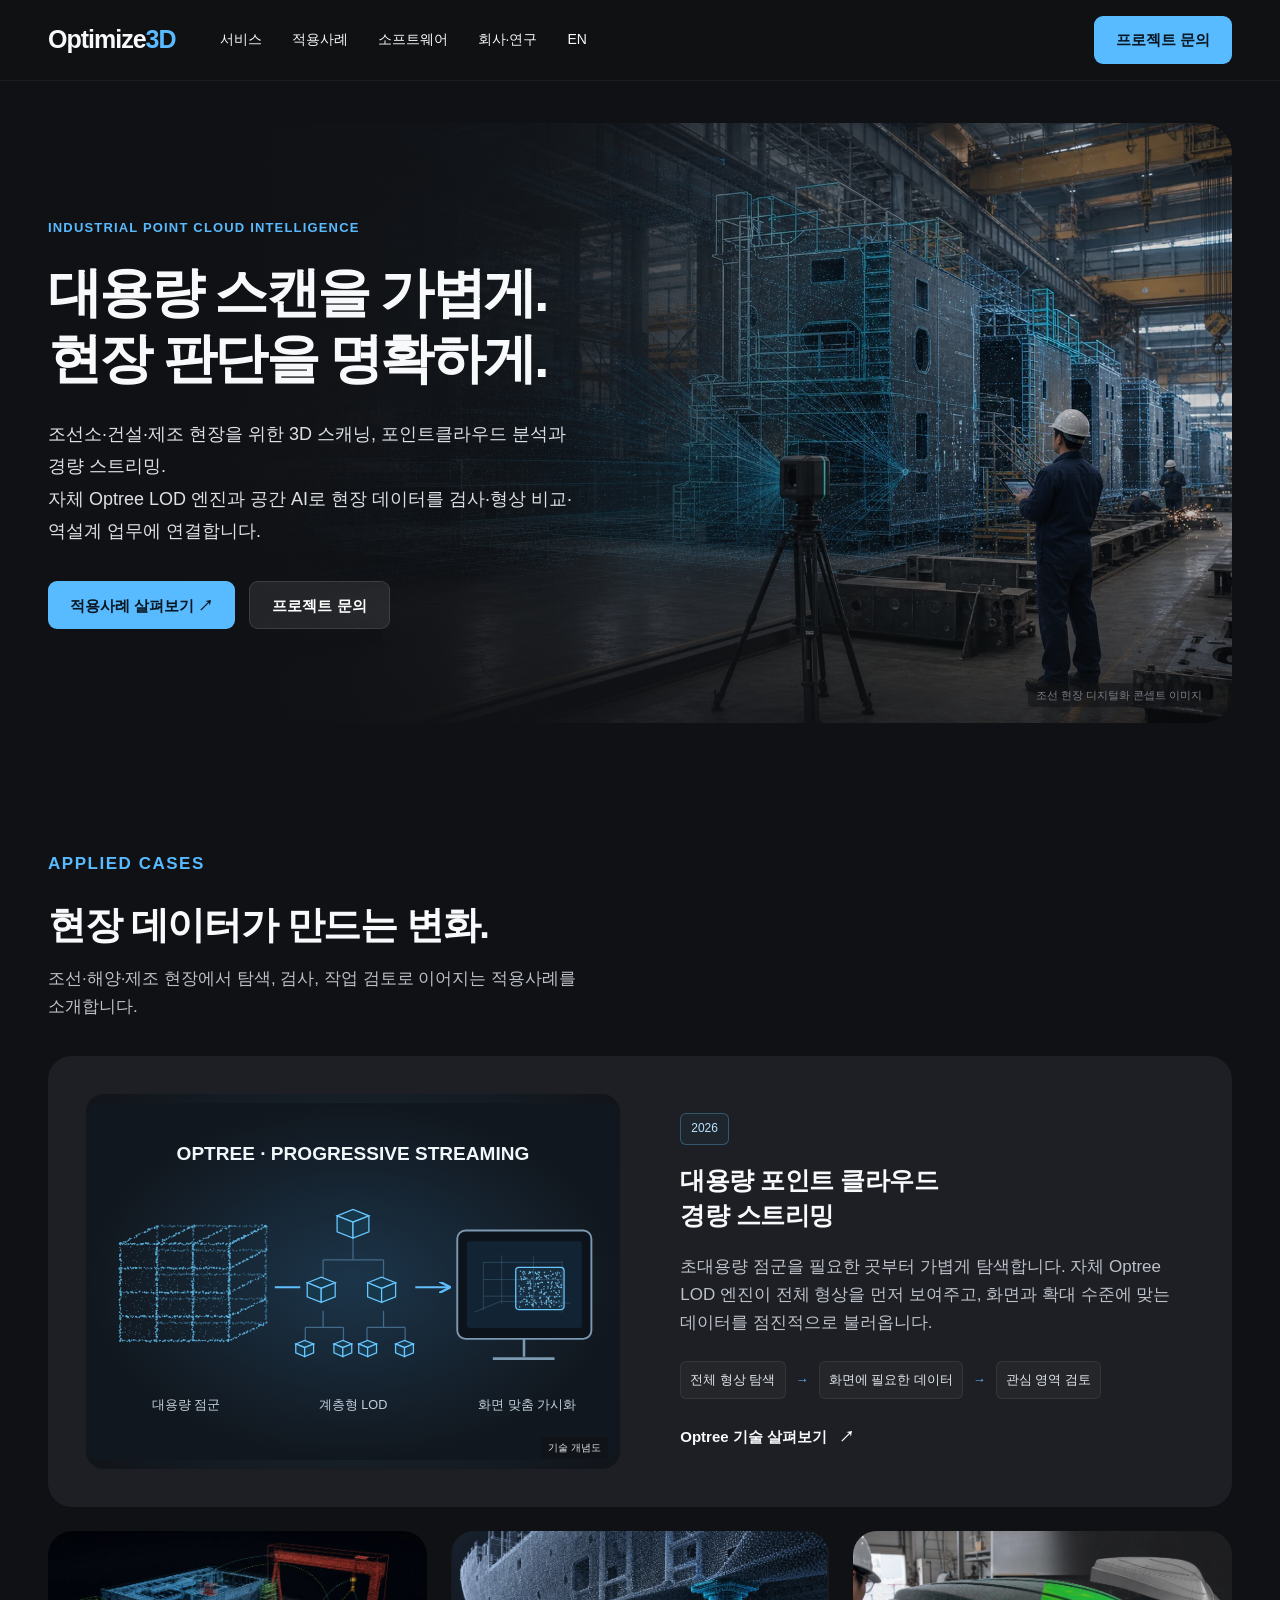
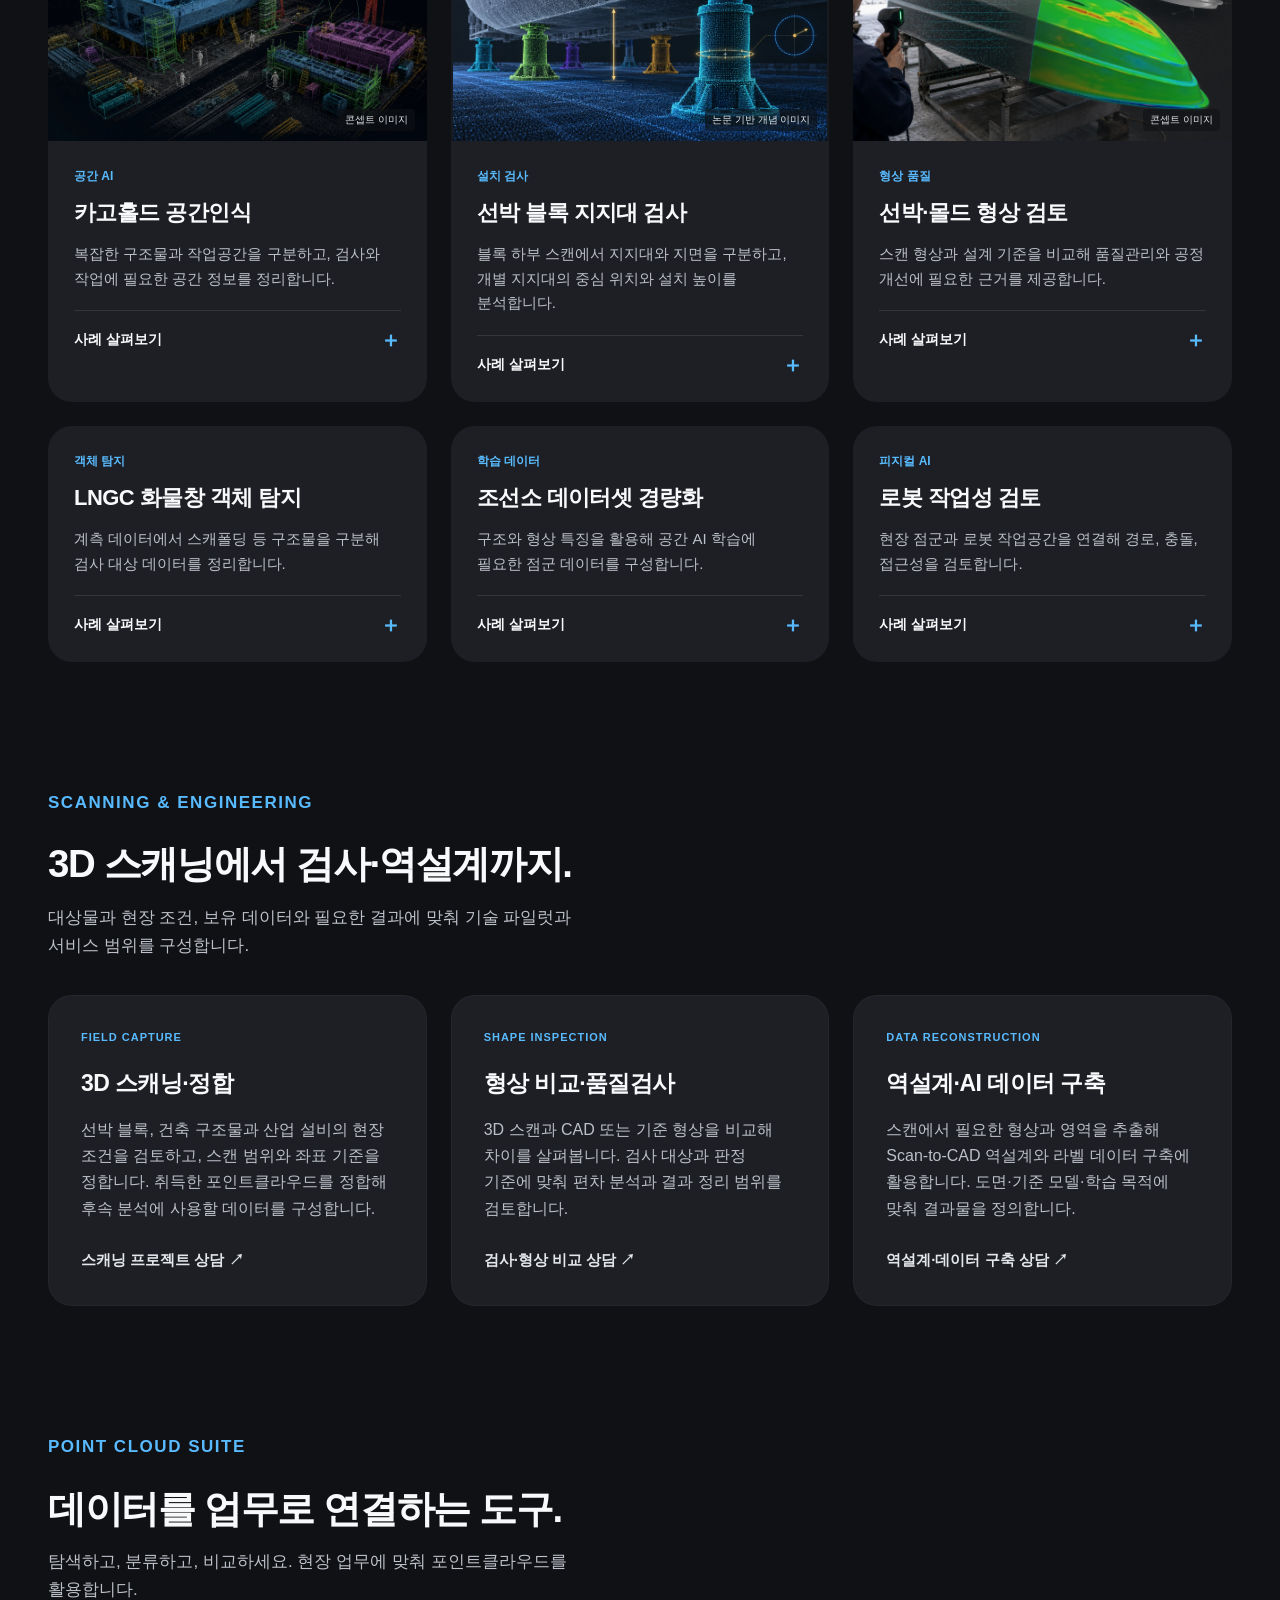
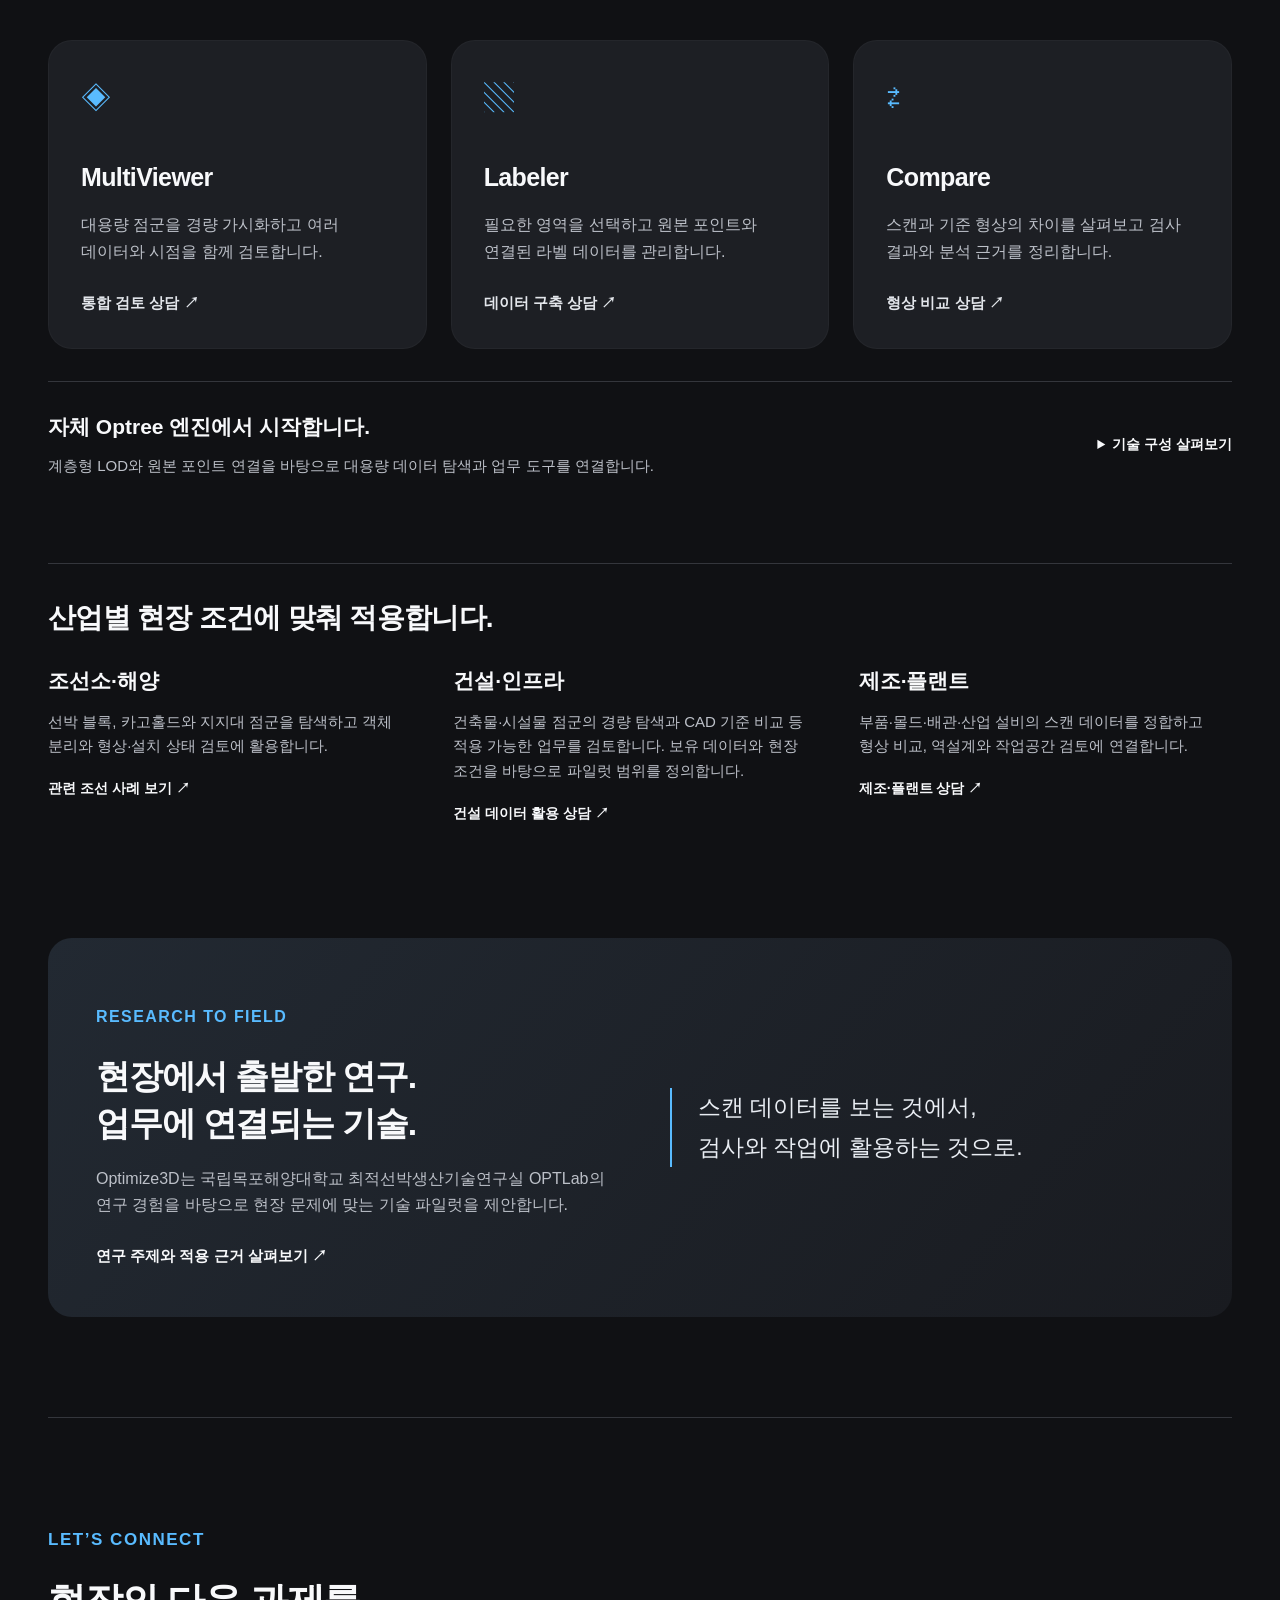
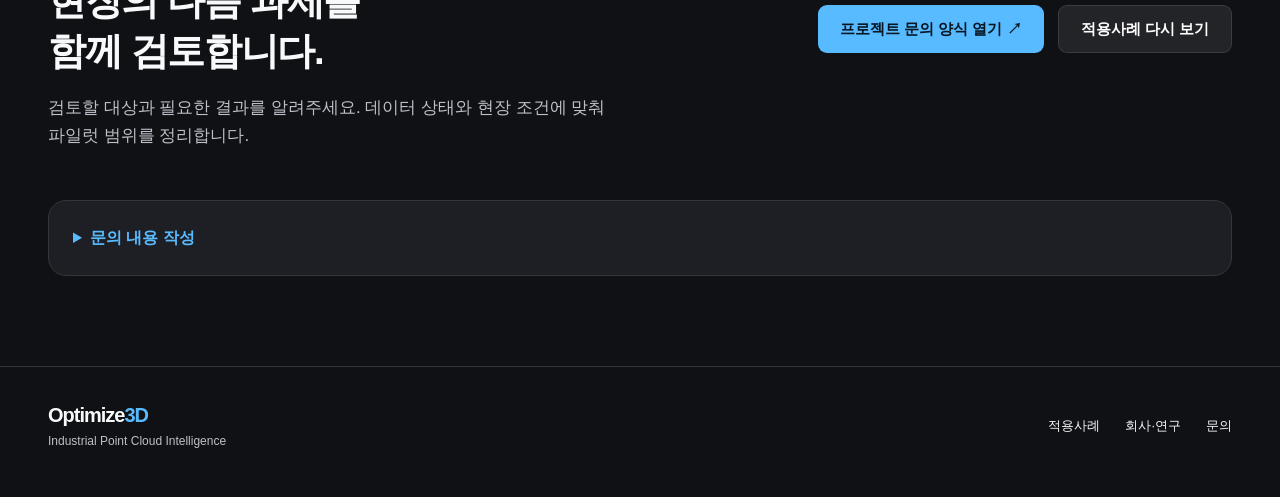
==== commit a2c130c0: "Expand homepage scanning services and industry search content" ====
--- a/index.html
+++ b/index.html
@@ -3,8 +3,8 @@
 <head>
   <meta charset="utf-8">
   <meta name="viewport" content="width=device-width, initial-scale=1">
-  <title>Optimize3D | 현장을 위한 3D Point Cloud AI</title>
-  <meta name="description" content="Optimize3D는 조선·해양·제조·건설 현장의 공간을 대용량 포인트 클라우드 경량 스트리밍, AI 분석, 품질판정, 역설계, 로봇 실행 데이터로 연결하는 현장형 3D 데이터 회사입니다.">
+  <title>Optimize3D | 3D 스캐닝·포인트클라우드 분석·경량 스트리밍</title>
+  <meta name="description" content="Optimize3D는 조선소·건설·제조 현장을 위한 3D 스캐닝, 포인트클라우드 분석과 자체 Optree LOD 경량 스트리밍을 제공합니다. 현장 데이터를 형상 검사·역설계·AI 데이터 구축 업무로 연결합니다.">
   <meta name="robots" content="index,follow">
   <link rel="canonical" href="https://optimize3d.github.io/homepage/">
   <link rel="alternate" hreflang="ko" href="https://optimize3d.github.io/homepage/">
@@ -12,44 +12,44 @@
   <link rel="alternate" hreflang="x-default" href="https://optimize3d.github.io/homepage/">
   <meta property="og:type" content="website">
   <meta property="og:locale" content="ko_KR">
-  <meta property="og:title" content="Optimize3D | 현장을 위한 3D Point Cloud AI">
-  <meta property="og:description" content="자체 Optree LOD 엔진 기반 대용량 포인트 클라우드 경량 스트리밍부터 AI 분석, 품질검사, 역설계, 로봇 데이터까지 연결합니다.">
+  <meta property="og:title" content="Optimize3D | 3D 스캐닝·포인트클라우드 분석·경량 스트리밍">
+  <meta property="og:description" content="Optimize3D는 조선소·건설·제조 현장을 위한 3D 스캐닝, 포인트클라우드 분석과 자체 Optree LOD 경량 스트리밍을 제공합니다. 현장 데이터를 형상 검사·역설계·AI 데이터 구축 업무로 연결합니다.">
   <meta property="og:url" content="https://optimize3d.github.io/homepage/">
   <meta property="og:image" content="https://optimize3d.github.io/homepage/assets/images/generated/home-hero.webp">
   <meta name="twitter:card" content="summary_large_image">
   <link rel="icon" href="assets/brand/favicon.svg" type="image/svg+xml">
-  <link rel="stylesheet" href="assets/css/home.css?v=20261004b">
+  <link rel="stylesheet" href="assets/css/home.css?v=20261005a">
   <script type="application/ld+json">
-    {
-      "@context": "https://schema.org",
-      "@type": "Organization",
-      "name": "Optimize3D",
-      "url": "https://optimize3d.github.io/homepage/",
-      "description": "조선·해양·제조·건설 현장을 위한 3D 포인트클라우드 AI, 품질검사, 역설계 및 피지컬AI 데이터 회사",
-      "foundingOrganization": {
-        "@type": "ResearchOrganization",
-        "name": "국립목포해양대학교 최적선박생산기술연구실 OPTLab"
-      },
-      "knowsAbout": [
-        "3D scanning",
-        "Point cloud artificial intelligence",
-        "Optree Framework",
-        "Optree Recognition Engine",
-        "FPFH geometric feature recognition",
-        "TDA topological feature analysis",
-        "Large-scale point cloud streaming",
-        "3D metrology",
-        "Reverse engineering",
-        "Physical AI"
-      ]
-    }
+{
+  "@context": "https://schema.org",
+  "@type": "Organization",
+  "name": "Optimize3D",
+  "url": "https://optimize3d.github.io/homepage/",
+  "description": "Optimize3D는 조선소·건설·제조 현장을 위한 3D 스캐닝, 포인트클라우드 분석과 자체 Optree LOD 경량 스트리밍을 제공합니다. 현장 데이터를 형상 검사·역설계·AI 데이터 구축 업무로 연결합니다.",
+  "foundingOrganization": {
+    "@type": "ResearchOrganization",
+    "name": "국립목포해양대학교 최적선박생산기술연구실 OPTLab"
+  },
+  "knowsAbout": [
+    "3D scanning",
+    "Point cloud artificial intelligence",
+    "Optree Framework",
+    "Optree Recognition Engine",
+    "FPFH geometric feature recognition",
+    "TDA topological feature analysis",
+    "Large-scale point cloud streaming",
+    "3D metrology",
+    "Reverse engineering",
+    "Physical AI"
+  ]
+}
   </script>
 </head>
 <body>
 <a class="skip" href="#main">본문으로 이동</a>
-<header><nav class="nav wrap" aria-label="주요 메뉴"><a class="brand" href="#top">Optimize<span>3D</span></a><button class="menu" aria-expanded="false" aria-controls="nav-links" type="button">메뉴</button><div class="links" id="nav-links"><a href="#cases">적용사례</a><a href="#solutions">소프트웨어</a><a href="#about">회사·연구</a><a href="en/index.html" lang="en">EN</a><a class="btn nav-cta" href="#contact">프로젝트 문의</a></div></nav></header>
+<header><nav class="nav wrap" aria-label="주요 메뉴"><a class="brand" href="#top">Optimize<span>3D</span></a><button class="menu" aria-expanded="false" aria-controls="nav-links" type="button">메뉴</button><div class="links" id="nav-links"><a href="#services">서비스</a><a href="#cases">적용사례</a><a href="#solutions">소프트웨어</a><a href="#about">회사·연구</a><a href="en/index.html" lang="en">EN</a><a class="btn nav-cta" href="#contact">프로젝트 문의</a></div></nav></header>
 <main id="main">
-<div class="wrap" id="top"><section class="hero" aria-labelledby="hero-title"><div class="hero-media"><img src="assets/images/generated/home-hero.webp" width="1731" height="909" alt="조선 현장과 포인트클라우드의 연결을 표현한 이미지" fetchpriority="high"><span class="media-note">조선 현장 디지털화 콘셉트 이미지</span></div><div class="hero-copy"><p class="eyebrow">INDUSTRIAL POINT CLOUD INTELLIGENCE</p><h1 id="hero-title">대용량 스캔을 가볍게.<br>현장 판단을 명확하게.</h1><p class="hero-lead">복잡한 현장을 포인트클라우드로 연결합니다.<br>자체 LOD 엔진과 공간 AI로 탐색부터 검사, 자동화 검토까지 현장 데이터의 활용을 넓힙니다.</p><div class="actions"><a class="btn" href="#cases">적용사례 살펴보기 <span aria-hidden="true">&nbsp;↗</span></a><a class="btn secondary" href="#contact">프로젝트 문의</a></div></div></section></div>
+<div class="wrap" id="top"><section class="hero" aria-labelledby="hero-title"><div class="hero-media"><img src="assets/images/generated/home-hero.webp" width="1731" height="909" alt="조선 현장과 포인트클라우드의 연결을 표현한 이미지" fetchpriority="high"><span class="media-note">조선 현장 디지털화 콘셉트 이미지</span></div><div class="hero-copy"><p class="eyebrow">INDUSTRIAL POINT CLOUD INTELLIGENCE</p><h1 id="hero-title">대용량 스캔을 가볍게.<br>현장 판단을 명확하게.</h1><p class="hero-lead">조선소·건설·제조 현장을 위한 3D 스캐닝, 포인트클라우드 분석과 경량 스트리밍.<br>자체 Optree LOD 엔진과 공간 AI로 현장 데이터를 검사·형상 비교·역설계 업무에 연결합니다.</p><div class="actions"><a class="btn" href="#cases">적용사례 살펴보기 <span aria-hidden="true">&nbsp;↗</span></a><a class="btn secondary" href="#contact">프로젝트 문의</a></div></div></section></div>
 <section class="content wrap" id="cases" aria-labelledby="cases-title"><div class="section-head"><div><p class="eyebrow">APPLIED CASES</p><h2 id="cases-title">현장 데이터가 만드는 변화.</h2><p>조선·해양·제조 현장에서 탐색, 검사, 작업 검토로 이어지는 적용사례를 소개합니다.</p></div></div>
 <article class="feature" id="case-streaming"><figure class="feature-media" style="margin:0"><img src="assets/visuals/lod-streaming-v2.svg" width="840" height="540" alt="대용량 점군을 Optree LOD로 계층화하고 화면에 필요한 영역을 점진적으로 전달하는 개념도" loading="lazy"></figure><div><span class="pill">2026</span><h3>대용량 포인트 클라우드<br>경량 스트리밍</h3><p>초대용량 점군을 필요한 곳부터 가볍게 탐색합니다. 자체 Optree LOD 엔진이 전체 형상을 먼저 보여주고, 화면과 확대 수준에 맞는 데이터를 점진적으로 불러옵니다.</p><div class="flow" aria-label="LOD 스트리밍 흐름"><span>전체 형상 탐색</span><i aria-hidden="true">→</i><span>화면에 필요한 데이터</span><i aria-hidden="true">→</i><span>관심 영역 검토</span></div><a class="text-link" href="#solutions">Optree 기술 살펴보기 <span aria-hidden="true">↗</span></a></div></article>
 <div class="grid">
@@ -60,7 +60,16 @@
 <article class="card"><div class="card-copy"><span class="tag">학습 데이터</span><h3>조선소 데이터셋 경량화</h3><p>구조와 형상 특징을 활용해 공간 AI 학습에 필요한 점군 데이터를 구성합니다.</p><details><summary>사례 살펴보기</summary><div class="detail-body"><p>위상 특징과 기하 특징을 결합해 객체 인식에 필요한 형상 정보를 정리합니다. 가시화 스트리밍과 구분되는 학습 데이터 구성 연구입니다.</p><a href="https://doi.org/10.3744/SNAK.2025.62.6.373" target="_blank" rel="noopener">관련 연구 보기 ↗</a></div></details></div></article>
 <article class="card"><div class="card-copy"><span class="tag">피지컬 AI</span><h3>로봇 작업성 검토</h3><p>현장 점군과 로봇 작업공간을 연결해 경로, 충돌, 접근성을 검토합니다.</p><details><summary>사례 살펴보기</summary><div class="detail-body"><p>점군 환경, 비전 센서 조건과 시험편을 바탕으로 용접선 추출과 로봇 작업 가능성을 검토합니다.</p></div></details></div></article>
 </div></section>
-<section class="content wrap" id="solutions" aria-labelledby="suite-title"><div class="section-head"><div><p class="eyebrow">POINT CLOUD SUITE</p><h2 id="suite-title">데이터를 업무로 연결하는 도구.</h2><p>탐색하고, 분류하고, 비교하세요. 현장 업무에 맞춰 포인트클라우드를 활용합니다.</p></div></div><div class="suite"><article class="product"><div class="symbol" aria-hidden="true">◈</div><h3>MultiViewer</h3><p>대용량 점군을 경량 가시화하고 여러 데이터와 시점을 함께 검토합니다.</p><a class="text-link" href="#contact">통합 검토 상담 ↗</a></article><article class="product"><div class="symbol" aria-hidden="true">▧</div><h3>Labeler</h3><p>필요한 영역을 선택하고 원본 포인트와 연결된 라벨 데이터를 관리합니다.</p><a class="text-link" href="#contact">데이터 구축 상담 ↗</a></article><article class="product"><div class="symbol" aria-hidden="true">⇄</div><h3>Compare</h3><p>스캔과 기준 형상의 차이를 살펴보고 검사 결과와 분석 근거를 정리합니다.</p><a class="text-link" href="#contact">형상 비교 상담 ↗</a></article></div><div class="anchor-alias" id="data-flow"></div><div class="engine"><div><h3>자체 Optree 엔진에서 시작합니다.</h3><p>계층형 LOD와 원본 포인트 연결을 바탕으로 대용량 데이터 탐색과 업무 도구를 연결합니다.</p></div><details><summary>기술 구성 살펴보기</summary><p>LOD는 화면에 필요한 상세도를 선택하는 기술입니다. Optree는 점군 데이터를 계층 구조로 관리하고 필요한 영역을 점진적으로 전달합니다. Recognition Engine은 기하·위상 특징과 객체 인식을 업무 흐름에 연결합니다.</p></details></div><div class="anchor-alias" id="business"></div><div class="industries" aria-label="적용 산업"><span>조선·해양</span><span>제조·플랜트</span><span>건설·인프라</span></div></section>
+
+<section class="content wrap" id="services" aria-labelledby="services-title">
+<div class="section-head"><div><p class="eyebrow">SCANNING &amp; ENGINEERING</p><h2 id="services-title">3D 스캐닝에서 검사·역설계까지.</h2><p>대상물과 현장 조건, 보유 데이터와 필요한 결과에 맞춰 기술 파일럿과 서비스 범위를 구성합니다.</p></div></div>
+<div class="suite service-grid">
+<article class="product"><p class="eyebrow">FIELD CAPTURE</p><h3>3D 스캐닝·정합</h3><p>선박 블록, 건축 구조물과 산업 설비의 현장 조건을 검토하고, 스캔 범위와 좌표 기준을 정합니다. 취득한 포인트클라우드를 정합해 후속 분석에 사용할 데이터를 구성합니다.</p><a class="text-link" href="#contact" data-contact-category="3D 스캐닝·역설계">스캐닝 프로젝트 상담 ↗</a></article>
+<article class="product"><p class="eyebrow">SHAPE INSPECTION</p><h3>형상 비교·품질검사</h3><p>3D 스캔과 CAD 또는 기준 형상을 비교해 차이를 살펴봅니다. 검사 대상과 판정 기준에 맞춰 편차 분석과 결과 정리 범위를 검토합니다.</p><a class="text-link" href="#contact" data-contact-category="공간 AI·품질검사">검사·형상 비교 상담 ↗</a></article>
+<article class="product"><p class="eyebrow">DATA RECONSTRUCTION</p><h3>역설계·AI 데이터 구축</h3><p>스캔에서 필요한 형상과 영역을 추출해 Scan-to-CAD 역설계와 라벨 데이터 구축에 활용합니다. 도면·기준 모델·학습 목적에 맞춰 결과물을 정의합니다.</p><a class="text-link" href="#contact" data-contact-category="3D 스캐닝·역설계">역설계·데이터 구축 상담 ↗</a></article>
+</div>
+</section>
+<section class="content wrap" id="solutions" aria-labelledby="suite-title"><div class="section-head"><div><p class="eyebrow">POINT CLOUD SUITE</p><h2 id="suite-title">데이터를 업무로 연결하는 도구.</h2><p>탐색하고, 분류하고, 비교하세요. 현장 업무에 맞춰 포인트클라우드를 활용합니다.</p></div></div><div class="suite"><article class="product"><div class="symbol" aria-hidden="true">◈</div><h3>MultiViewer</h3><p>대용량 점군을 경량 가시화하고 여러 데이터와 시점을 함께 검토합니다.</p><a class="text-link" href="#contact">통합 검토 상담 ↗</a></article><article class="product"><div class="symbol" aria-hidden="true">▧</div><h3>Labeler</h3><p>필요한 영역을 선택하고 원본 포인트와 연결된 라벨 데이터를 관리합니다.</p><a class="text-link" href="#contact">데이터 구축 상담 ↗</a></article><article class="product"><div class="symbol" aria-hidden="true">⇄</div><h3>Compare</h3><p>스캔과 기준 형상의 차이를 살펴보고 검사 결과와 분석 근거를 정리합니다.</p><a class="text-link" href="#contact">형상 비교 상담 ↗</a></article></div><div class="anchor-alias" id="data-flow"></div><div class="engine"><div><h3>자체 Optree 엔진에서 시작합니다.</h3><p>계층형 LOD와 원본 포인트 연결을 바탕으로 대용량 데이터 탐색과 업무 도구를 연결합니다.</p></div><details><summary>기술 구성 살펴보기</summary><p>LOD는 화면에 필요한 상세도를 선택하는 기술입니다. Optree는 점군 데이터를 계층 구조로 관리하고 필요한 영역을 점진적으로 전달합니다. Recognition Engine은 기하·위상 특징과 객체 인식을 업무 흐름에 연결합니다.</p></details></div><div class="anchor-alias" id="business"></div><section class="industry-use" id="industry-use" aria-labelledby="industry-title"><h2 id="industry-title">산업별 현장 조건에 맞춰 적용합니다.</h2><div class="industry-grid"><article><h3>조선소·해양</h3><p>선박 블록, 카고홀드와 지지대 점군을 탐색하고 객체 분리와 형상·설치 상태 검토에 활용합니다.</p><a class="text-link" href="#cases">관련 조선 사례 보기 ↗</a></article><article><h3>건설·인프라</h3><p>건축물·시설물 점군의 경량 탐색과 CAD 기준 비교 등 적용 가능한 업무를 검토합니다. 보유 데이터와 현장 조건을 바탕으로 파일럿 범위를 정의합니다.</p><a class="text-link" href="#contact">건설 데이터 활용 상담 ↗</a></article><article><h3>제조·플랜트</h3><p>부품·몰드·배관·산업 설비의 스캔 데이터를 정합하고 형상 비교, 역설계와 작업공간 검토에 연결합니다.</p><a class="text-link" href="#contact">제조·플랜트 상담 ↗</a></article></div></section></section>
 <section class="content wrap" id="about" aria-labelledby="about-title"><div class="anchor-alias" id="platform"></div><div class="research"><div><p class="eyebrow">RESEARCH TO FIELD</p><h2 id="about-title">현장에서 출발한 연구.<br>업무에 연결되는 기술.</h2><p>Optimize3D는 국립목포해양대학교 최적선박생산기술연구실 OPTLab의 연구 경험을 바탕으로 현장 문제에 맞는 기술 파일럿을 제안합니다.</p><a class="text-link" href="research.html">연구 주제와 적용 근거 살펴보기 ↗</a></div><blockquote>스캔 데이터를 보는 것에서,<br>검사와 작업에 활용하는 것으로.</blockquote></div></section>
 <section class="contact wrap" id="contact" aria-labelledby="contact-title"><div><p class="eyebrow">LET’S CONNECT</p><h2 id="contact-title">현장의 다음 과제를<br>함께 검토합니다.</h2><p>검토할 대상과 필요한 결과를 알려주세요. 데이터 상태와 현장 조건에 맞춰 파일럿 범위를 정리합니다.</p></div><div class="actions"><a class="btn" href="#inquiry-form" data-open-inquiry>프로젝트 문의 양식 열기 ↗</a><a class="btn secondary" href="#cases">적용사례 다시 보기</a></div><details class="inquiry" id="inquiry-form"><summary>문의 내용 작성</summary><form class="contact-form" data-email-form>
           <div class="contact-field">
--- a/assets/css/home.css
+++ b/assets/css/home.css
@@ -13,3 +13,6 @@
 
 html[lang=en] .feature-media:after{content:"Technology concept"}html[lang=en] .card-media.concept:after{content:"Concept image"}html[lang=en] .card-media.paper-concept:after{content:"Paper-based concept image"}
 .contact{flex-wrap:wrap}.inquiry{width:100%;border:1px solid var(--line);border-radius:18px;padding:24px;background:var(--card)}.inquiry>summary{cursor:pointer;font-weight:700;color:var(--blue)}.contact-form{display:grid;grid-template-columns:1fr 1fr;gap:22px;margin-top:28px}.contact-field{display:flex;flex-direction:column;gap:8px}.contact-field-wide{grid-column:1/-1}.contact-form label,.contact-form legend{font-size:14px}.contact-form input:not([type=checkbox]),.contact-form select,.contact-form textarea{width:100%;font:inherit;font-size:15px;background:#111419;color:var(--text);border:1px solid #51545d;border-radius:8px;padding:12px}.contact-form :is(input,select,textarea):focus-visible{outline:2px solid var(--blue);outline-offset:3px}.contact-form fieldset{margin:0;padding:18px;border:1px solid var(--line);border-radius:8px;min-width:0}.contact-chips{display:flex;flex-wrap:wrap;gap:16px}.contact-chips label{display:flex;align-items:center;gap:6px}.contact-chips input{accent-color:var(--blue);width:17px;height:17px}.contact-nda p,.contact-form-note{font-size:13px!important;margin-top:8px!important}.contact-submit{border:0;cursor:pointer}.email-fallback{font-size:14px;margin-top:24px!important}.email-fallback a{color:var(--blue);text-decoration:underline;overflow-wrap:anywhere}.anchor-alias{scroll-margin-top:92px}@media(max-width:760px){.contact-form{grid-template-columns:1fr}.inquiry{padding:20px}.hero h1{overflow-wrap:normal}html[lang=en] .hero h1{font-size:32px}.contact-form textarea{min-height:160px}}
+
+/* Service scope and industry applications are readable without JavaScript. */
+.service-grid .eyebrow{font-size:11px;margin-top:0;margin-bottom:18px}.service-grid h3{font-size:23px}.industry-use{margin-top:56px;padding-top:34px;border-top:1px solid var(--line)}.industry-use h2{font-size:28px;line-height:1.4;letter-spacing:-.025em}.industry-grid{display:grid;grid-template-columns:repeat(3,minmax(0,1fr));gap:32px;margin-top:28px}.industry-grid article{min-width:0}.industry-grid h3{font-size:21px;line-height:1.5}.industry-grid p{font-size:15px;margin-top:13px}.industry-grid .text-link{margin-top:18px;font-size:14px}@media(max-width:760px){.industry-grid{grid-template-columns:1fr;gap:30px}.industry-use h2{font-size:26px}.service-grid h3{font-size:23px}}
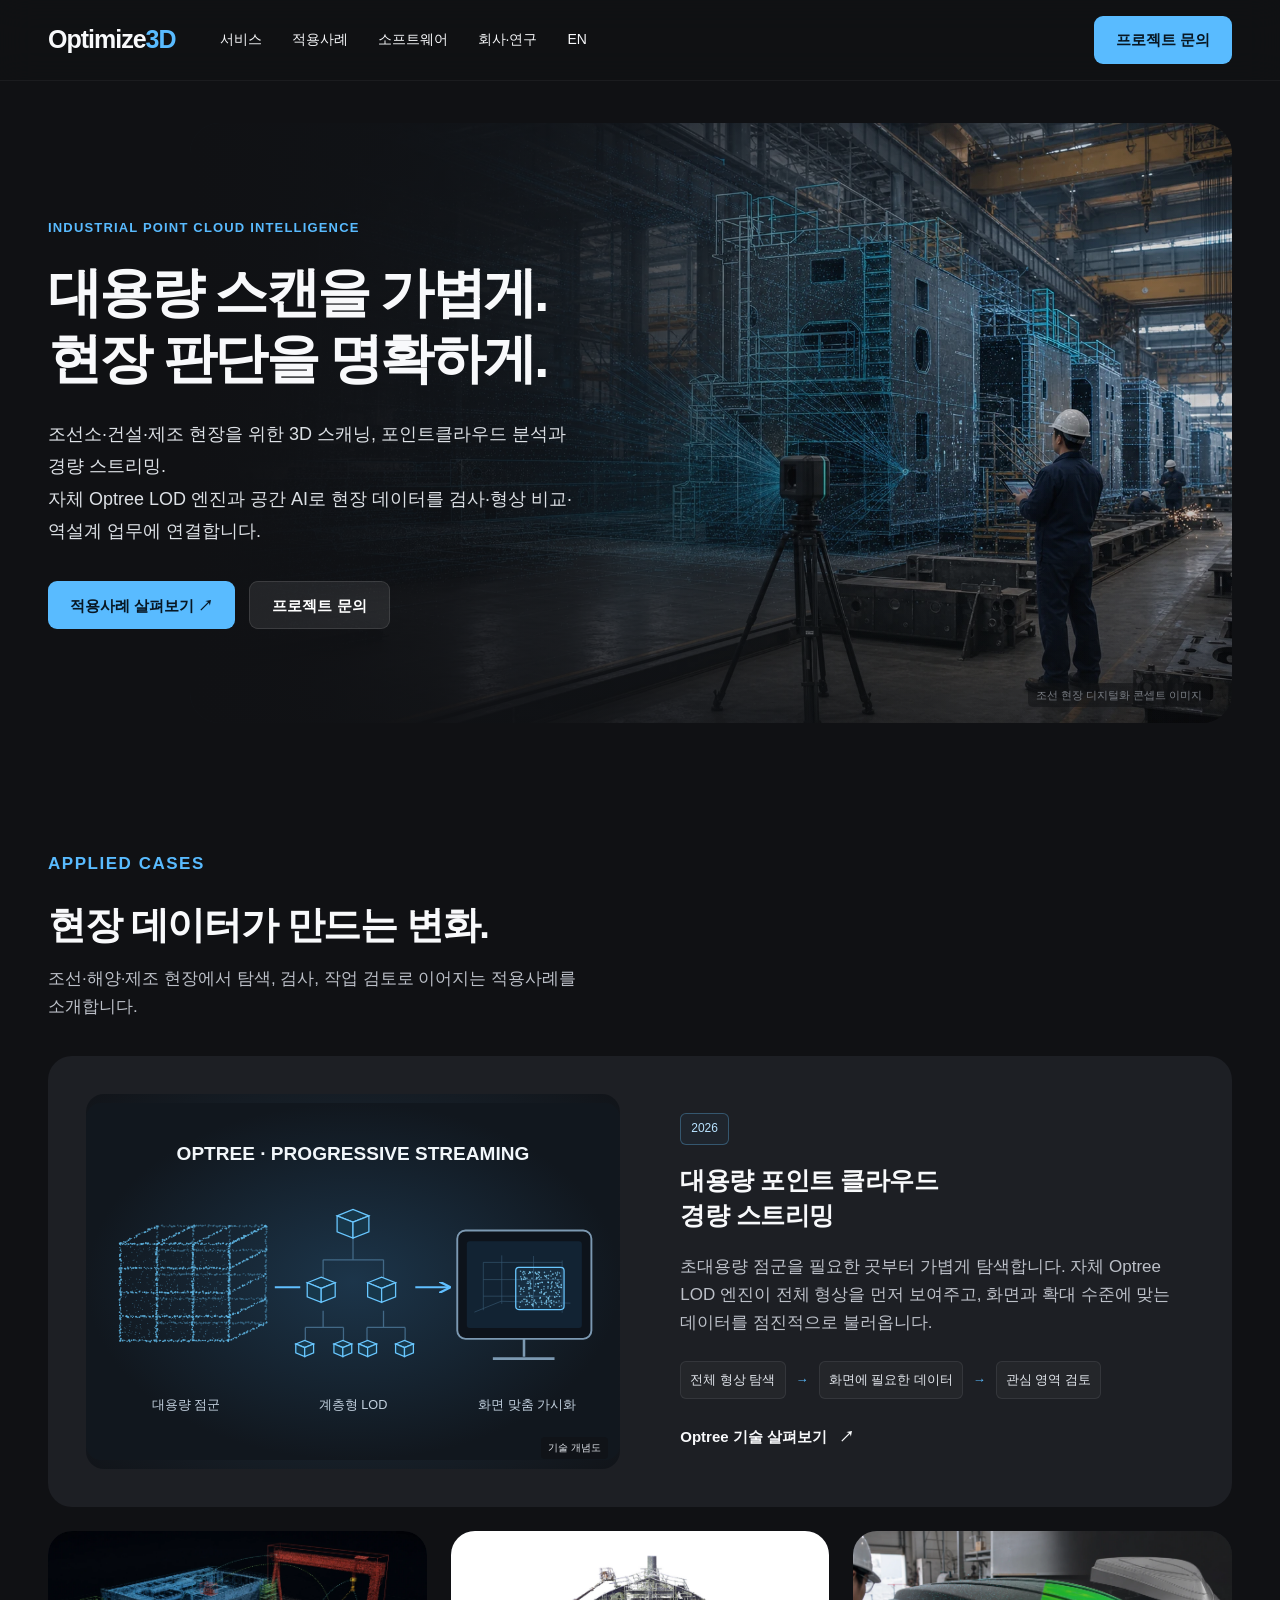
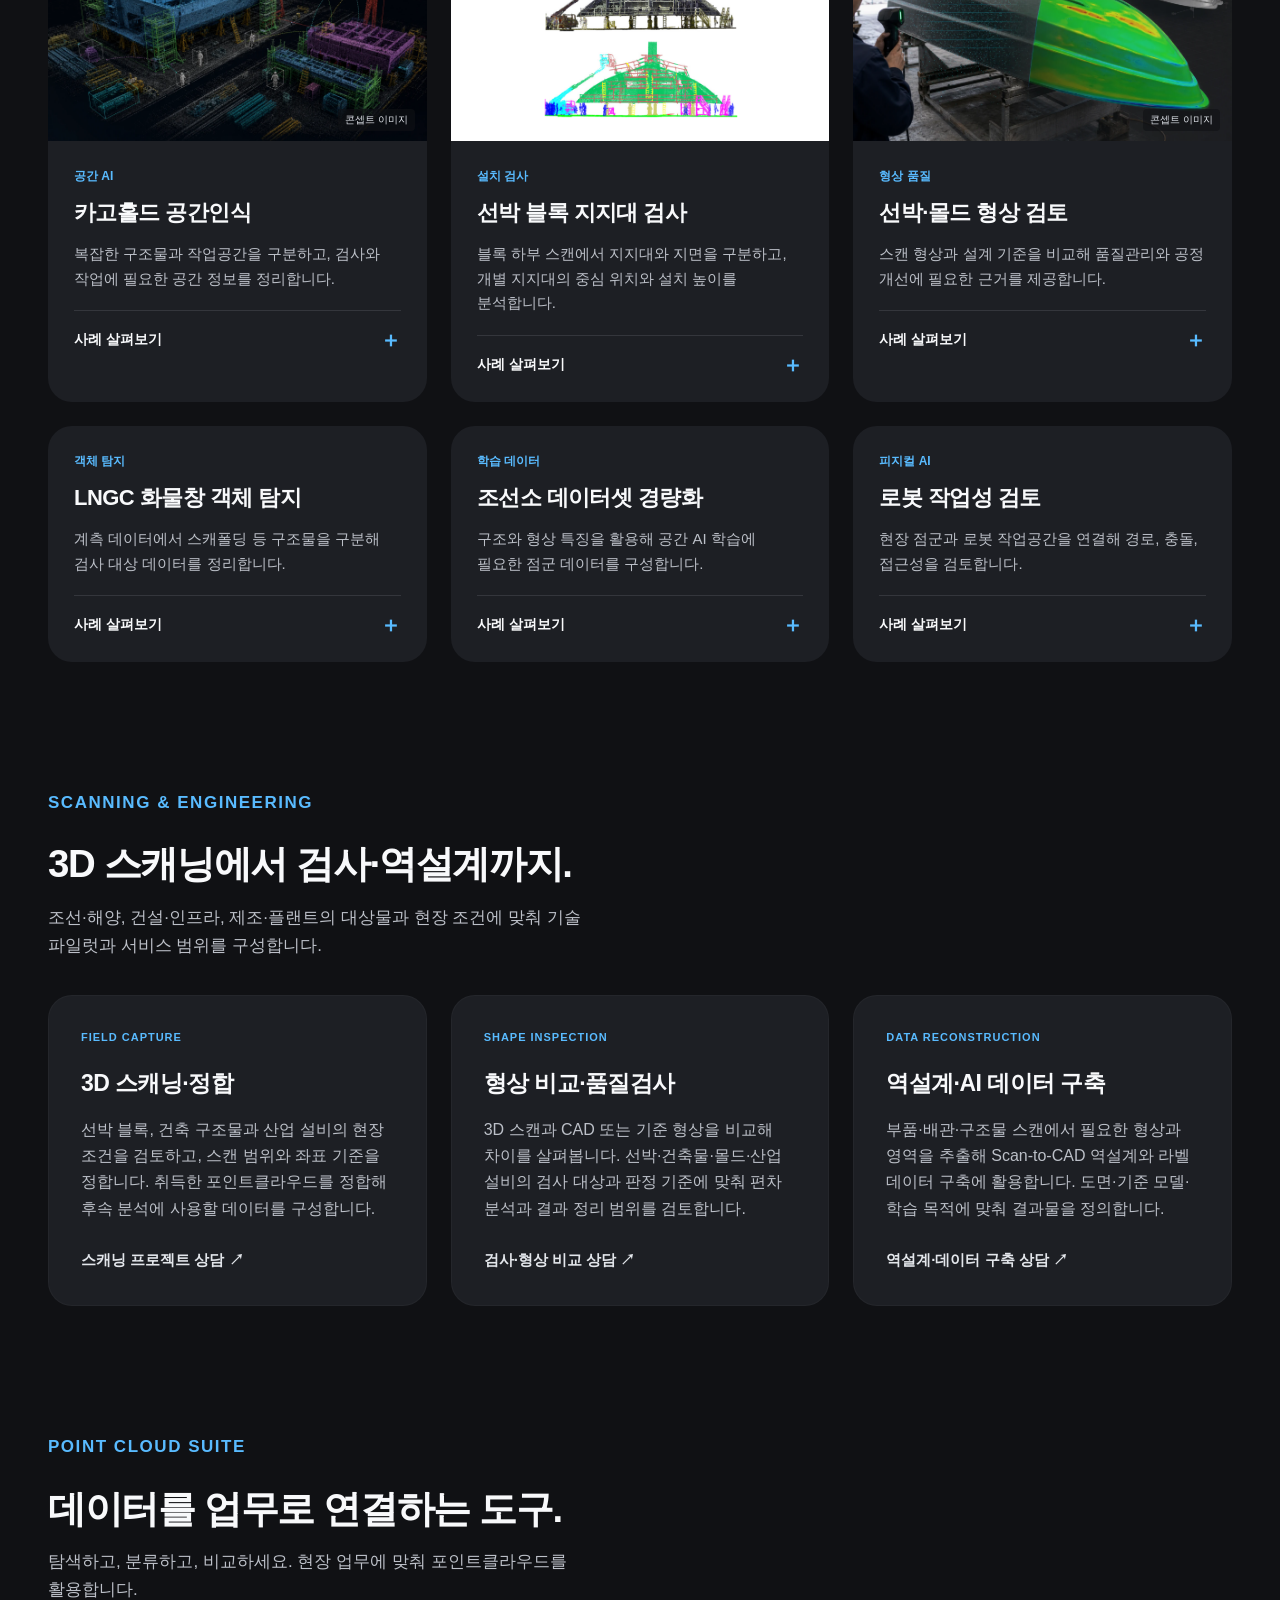
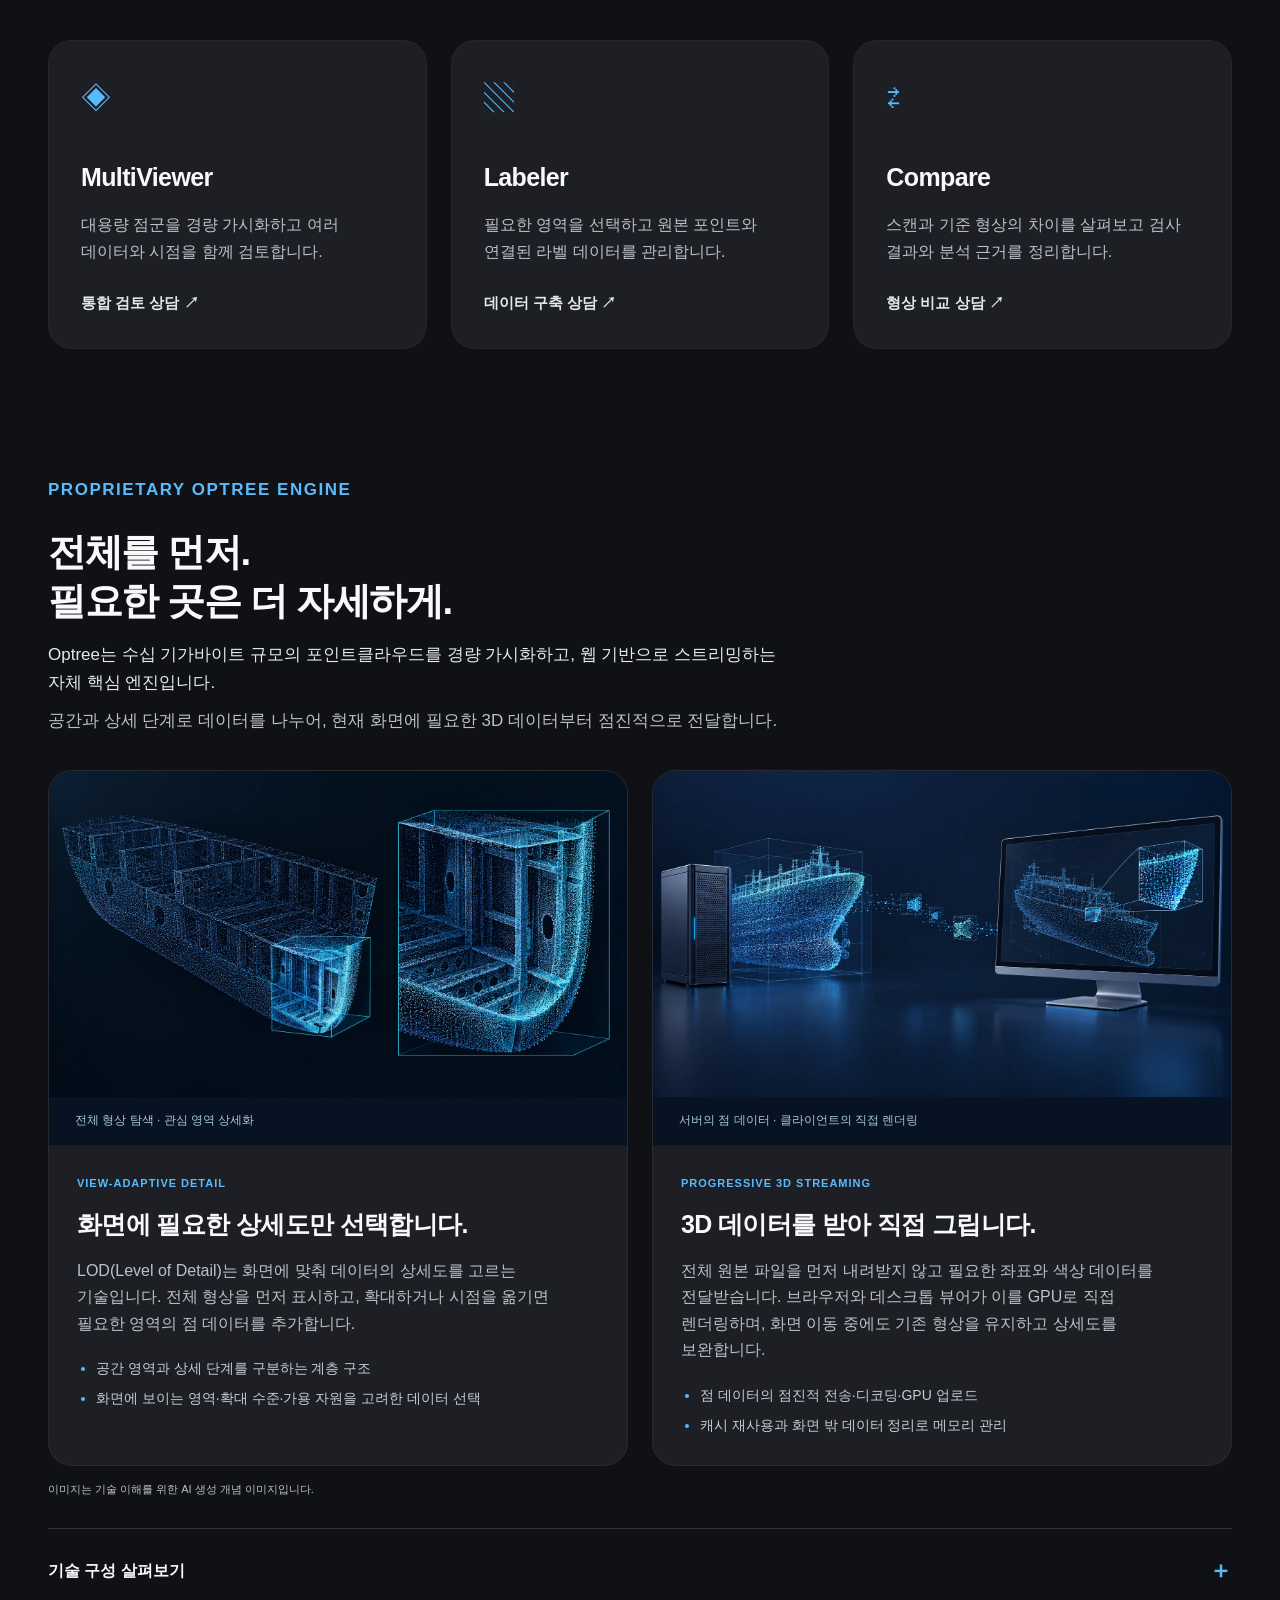
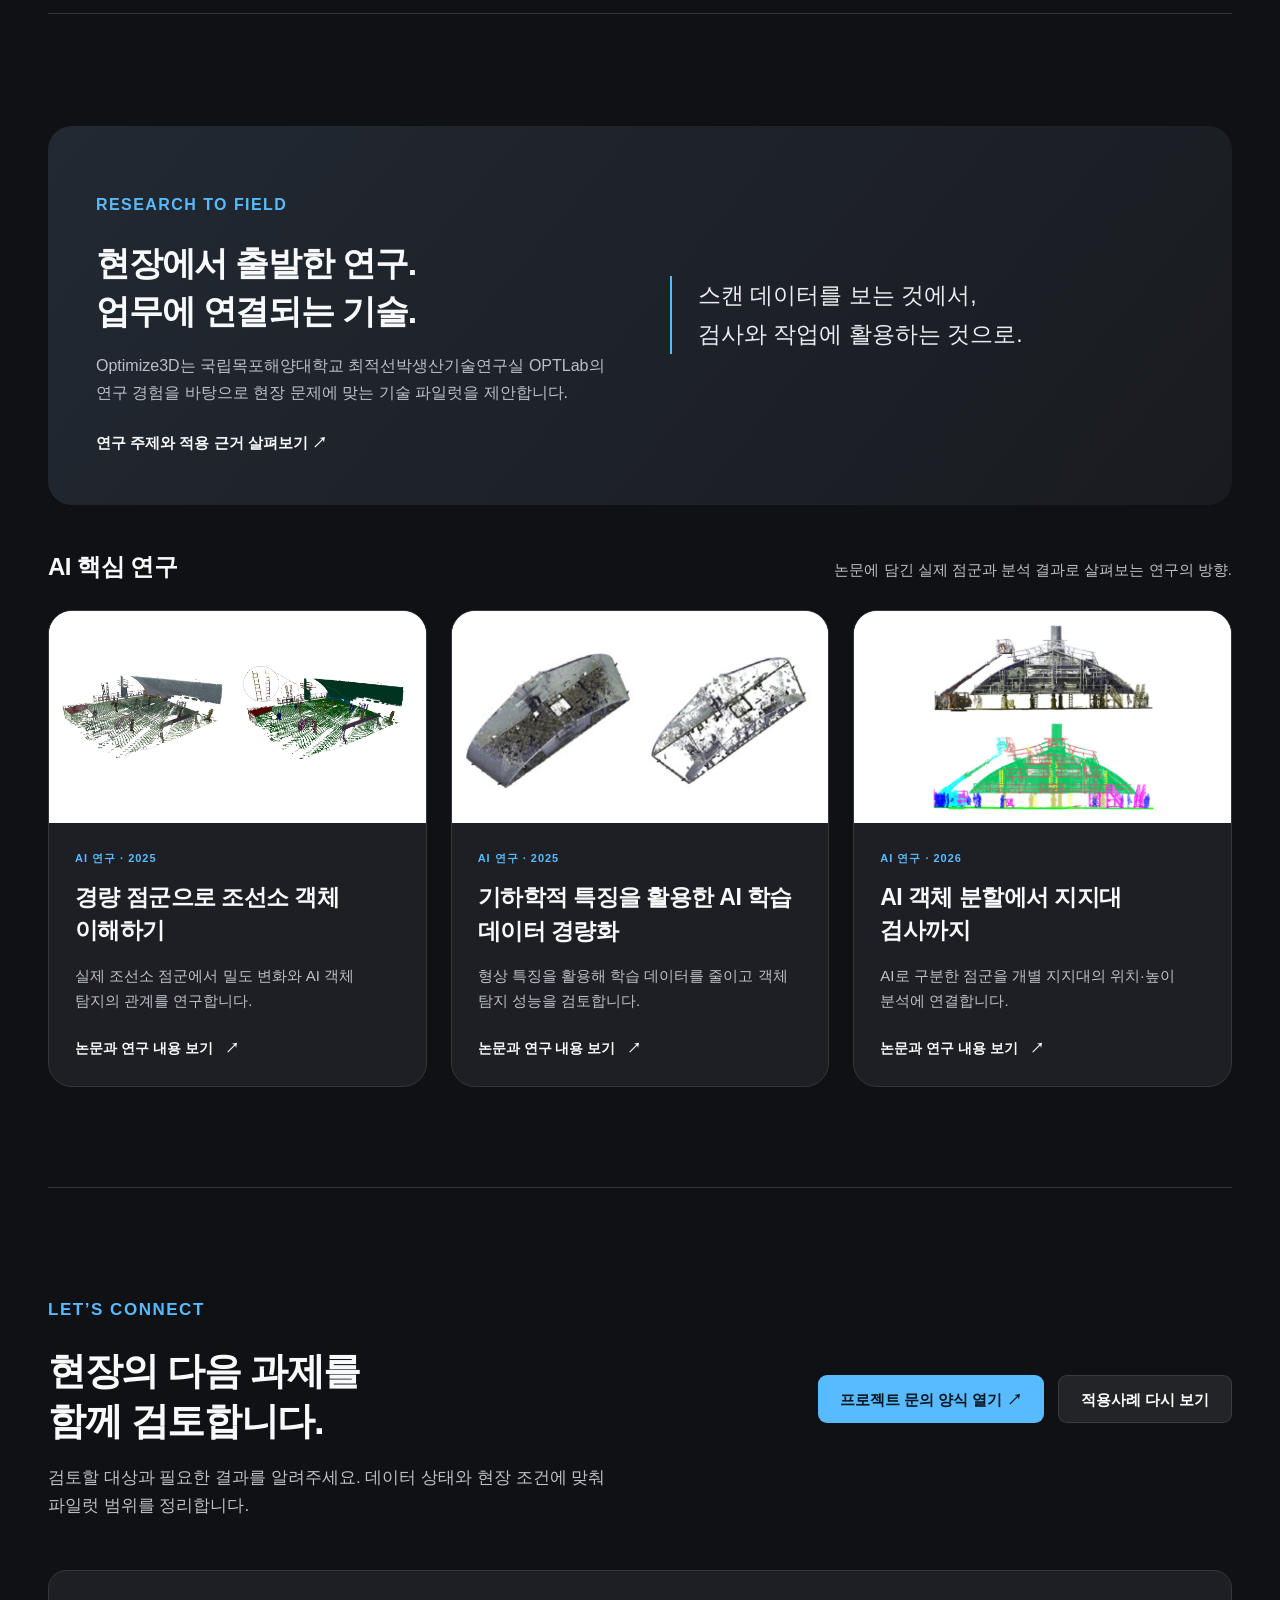
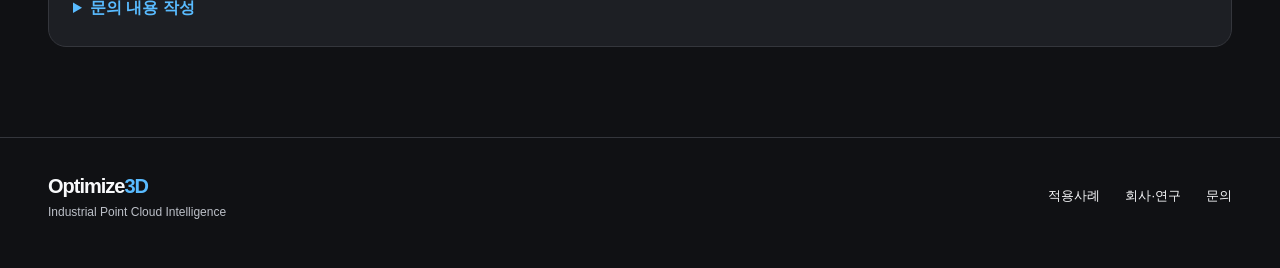
==== commit e037d6ad: "Improve research visuals and explain Optree web streaming engine" ====
--- a/index.html
+++ b/index.html
@@ -4,27 +4,27 @@
   <meta charset="utf-8">
   <meta name="viewport" content="width=device-width, initial-scale=1">
   <title>Optimize3D | 3D 스캐닝·포인트클라우드 분석·경량 스트리밍</title>
-  <meta name="description" content="Optimize3D는 조선소·건설·제조 현장을 위한 3D 스캐닝, 포인트클라우드 분석과 자체 Optree LOD 경량 스트리밍을 제공합니다. 현장 데이터를 형상 검사·역설계·AI 데이터 구축 업무로 연결합니다.">
+  <meta name="description" content="조선소·건설·제조의 3D 스캐닝·포인트클라우드 분석. 자체 Optree LOD 경량 스트리밍과 형상 검사·역설계·AI 데이터 구축을 지원합니다.">
   <meta name="robots" content="index,follow">
-  <link rel="canonical" href="https://optimize3d.github.io/homepage/">
-  <link rel="alternate" hreflang="ko" href="https://optimize3d.github.io/homepage/">
-  <link rel="alternate" hreflang="en" href="https://optimize3d.github.io/homepage/en/">
-  <link rel="alternate" hreflang="x-default" href="https://optimize3d.github.io/homepage/">
+  <link rel="canonical" href="https://optimize3d.github.io/">
+  <link rel="alternate" hreflang="ko" href="https://optimize3d.github.io/">
+  <link rel="alternate" hreflang="en" href="https://optimize3d.github.io/en/">
+  <link rel="alternate" hreflang="x-default" href="https://optimize3d.github.io/">
   <meta property="og:type" content="website">
   <meta property="og:locale" content="ko_KR">
   <meta property="og:title" content="Optimize3D | 3D 스캐닝·포인트클라우드 분석·경량 스트리밍">
-  <meta property="og:description" content="Optimize3D는 조선소·건설·제조 현장을 위한 3D 스캐닝, 포인트클라우드 분석과 자체 Optree LOD 경량 스트리밍을 제공합니다. 현장 데이터를 형상 검사·역설계·AI 데이터 구축 업무로 연결합니다.">
-  <meta property="og:url" content="https://optimize3d.github.io/homepage/">
-  <meta property="og:image" content="https://optimize3d.github.io/homepage/assets/images/generated/home-hero.webp">
+  <meta property="og:description" content="조선소·건설·제조의 3D 스캐닝·포인트클라우드 분석. 자체 Optree LOD 경량 스트리밍과 형상 검사·역설계·AI 데이터 구축을 지원합니다.">
+  <meta property="og:url" content="https://optimize3d.github.io/">
+  <meta property="og:image" content="https://optimize3d.github.io/assets/images/generated/home-hero.webp">
   <meta name="twitter:card" content="summary_large_image">
   <link rel="icon" href="assets/brand/favicon.svg" type="image/svg+xml">
-  <link rel="stylesheet" href="assets/css/home.css?v=20261005a">
+  <link rel="stylesheet" href="assets/css/home.css?v=20261005d">
   <script type="application/ld+json">
 {
   "@context": "https://schema.org",
   "@type": "Organization",
   "name": "Optimize3D",
-  "url": "https://optimize3d.github.io/homepage/",
+  "url": "https://optimize3d.github.io/",
   "description": "Optimize3D는 조선소·건설·제조 현장을 위한 3D 스캐닝, 포인트클라우드 분석과 자체 Optree LOD 경량 스트리밍을 제공합니다. 현장 데이터를 형상 검사·역설계·AI 데이터 구축 업무로 연결합니다.",
   "foundingOrganization": {
     "@type": "ResearchOrganization",
@@ -51,26 +51,41 @@
 <main id="main">
 <div class="wrap" id="top"><section class="hero" aria-labelledby="hero-title"><div class="hero-media"><img src="assets/images/generated/home-hero.webp" width="1731" height="909" alt="조선 현장과 포인트클라우드의 연결을 표현한 이미지" fetchpriority="high"><span class="media-note">조선 현장 디지털화 콘셉트 이미지</span></div><div class="hero-copy"><p class="eyebrow">INDUSTRIAL POINT CLOUD INTELLIGENCE</p><h1 id="hero-title">대용량 스캔을 가볍게.<br>현장 판단을 명확하게.</h1><p class="hero-lead">조선소·건설·제조 현장을 위한 3D 스캐닝, 포인트클라우드 분석과 경량 스트리밍.<br>자체 Optree LOD 엔진과 공간 AI로 현장 데이터를 검사·형상 비교·역설계 업무에 연결합니다.</p><div class="actions"><a class="btn" href="#cases">적용사례 살펴보기 <span aria-hidden="true">&nbsp;↗</span></a><a class="btn secondary" href="#contact">프로젝트 문의</a></div></div></section></div>
 <section class="content wrap" id="cases" aria-labelledby="cases-title"><div class="section-head"><div><p class="eyebrow">APPLIED CASES</p><h2 id="cases-title">현장 데이터가 만드는 변화.</h2><p>조선·해양·제조 현장에서 탐색, 검사, 작업 검토로 이어지는 적용사례를 소개합니다.</p></div></div>
-<article class="feature" id="case-streaming"><figure class="feature-media" style="margin:0"><img src="assets/visuals/lod-streaming-v2.svg" width="840" height="540" alt="대용량 점군을 Optree LOD로 계층화하고 화면에 필요한 영역을 점진적으로 전달하는 개념도" loading="lazy"></figure><div><span class="pill">2026</span><h3>대용량 포인트 클라우드<br>경량 스트리밍</h3><p>초대용량 점군을 필요한 곳부터 가볍게 탐색합니다. 자체 Optree LOD 엔진이 전체 형상을 먼저 보여주고, 화면과 확대 수준에 맞는 데이터를 점진적으로 불러옵니다.</p><div class="flow" aria-label="LOD 스트리밍 흐름"><span>전체 형상 탐색</span><i aria-hidden="true">→</i><span>화면에 필요한 데이터</span><i aria-hidden="true">→</i><span>관심 영역 검토</span></div><a class="text-link" href="#solutions">Optree 기술 살펴보기 <span aria-hidden="true">↗</span></a></div></article>
+<article class="feature" id="case-streaming"><figure class="feature-media" style="margin:0"><img src="assets/visuals/lod-streaming-v2.svg" width="840" height="540" alt="대용량 점군을 Optree LOD로 계층화하고 화면에 필요한 영역을 점진적으로 전달하는 개념도" loading="lazy"></figure><div><span class="pill">2026</span><h3>대용량 포인트 클라우드<br>경량 스트리밍</h3><p>초대용량 점군을 필요한 곳부터 가볍게 탐색합니다. 자체 Optree LOD 엔진이 전체 형상을 먼저 보여주고, 화면과 확대 수준에 맞는 데이터를 점진적으로 불러옵니다.</p><div class="flow" aria-label="LOD 스트리밍 흐름"><span>전체 형상 탐색</span><i aria-hidden="true">→</i><span>화면에 필요한 데이터</span><i aria-hidden="true">→</i><span>관심 영역 검토</span></div><a class="text-link" href="#optree">Optree 기술 살펴보기 <span aria-hidden="true">↗</span></a></div></article>
 <div class="grid">
 <article class="card"><div class="card-media concept"><img src="assets/images/generated/home-spatial-ai.webp" width="1672" height="941" alt="공간 AI로 조선 현장 구조물을 구분하는 콘셉트 이미지" loading="lazy"></div><div class="card-copy"><span class="tag">공간 AI</span><h3>카고홀드 공간인식</h3><p>복잡한 구조물과 작업공간을 구분하고, 검사와 작업에 필요한 공간 정보를 정리합니다.</p><details><summary>사례 살펴보기</summary><div class="detail-body"><p><strong>대상</strong> 컨테이너선 카고홀드 점군<br><strong>활용</strong> 객체 분할·공간 관계·접근성 검토<br><strong>산출물</strong> 검사와 작업의 기준 데이터</p></div></details></div></article>
-<article class="card" id="case-support"><div class="card-media paper-concept"><img src="assets/images/generated/home-support-inspection-paper.webp" width="1672" height="941" alt="관련 논문을 바탕으로 선박 블록과 지면의 점군에서 원통형 지지대를 분리하고 단면 중심과 설치 높이를 분석하는 개념 이미지" loading="lazy"></div><div class="card-copy"><span class="tag">설치 검사</span><h3>선박 블록 지지대 검사</h3><p>블록 하부 스캔에서 지지대와 지면을 구분하고, 개별 지지대의 중심 위치와 설치 높이를 분석합니다.</p><details><summary>사례 살펴보기</summary><div class="detail-body"><p><strong>대상</strong> 선박 블록 하부 점군<br><strong>활용</strong> 개별 지지대 분리·원형 단면 추정·위치와 높이 검토<br><strong>산출물</strong> 지지대별 형상 정보와 설치 상태 분석 근거</p><p>관련 논문에서는 합성 기준 배치를 사용해 위치 비교 방법을 검증했습니다.</p><a href="https://doi.org/10.3744/SNAK.2026.63.3.191" target="_blank" rel="noopener">관련 연구 보기 ↗</a></div></details></div></article>
+<article class="card" id="case-support"><div class="card-media paper-result"><img src="assets/images/research/support-2026.svg" width="1600" height="900" alt="선박 블록 원본 점군과 AI 객체 분할 결과" loading="lazy"></div><div class="card-copy"><span class="tag">설치 검사</span><h3>선박 블록 지지대 검사</h3><p>블록 하부 스캔에서 지지대와 지면을 구분하고, 개별 지지대의 중심 위치와 설치 높이를 분석합니다.</p><details><summary>사례 살펴보기</summary><div class="detail-body"><p><strong>대상</strong> 선박 블록 하부 점군<br><strong>활용</strong> 개별 지지대 분리·원형 단면 추정·위치와 높이 검토<br><strong>산출물</strong> 지지대별 형상 정보와 설치 상태 분석 근거</p><p>관련 논문에서는 합성 기준 배치를 사용해 위치 비교 방법을 검증했습니다.</p><a href="https://doi.org/10.3744/SNAK.2026.63.3.191" target="_blank" rel="noopener">관련 연구 보기 ↗</a></div></details></div></article>
 <article class="card"><div class="card-media concept"><img src="assets/images/generated/home-quality.webp" width="1672" height="941" alt="스캔 형상과 설계 기준을 비교하는 콘셉트 이미지" loading="lazy"></div><div class="card-copy"><span class="tag">형상 품질</span><h3>선박·몰드 형상 검토</h3><p>스캔 형상과 설계 기준을 비교해 품질관리와 공정 개선에 필요한 근거를 제공합니다.</p><details><summary>사례 살펴보기</summary><div class="detail-body"><p><strong>대상</strong> 소형선박과 FRP 몰드<br><strong>활용</strong> 기준 정합·편차맵·검사 기준 검토<br><strong>산출물</strong> 품질관리와 개선 근거</p></div></details></div></article>
 <article class="card"><div class="card-copy"><span class="tag">객체 탐지</span><h3>LNGC 화물창 객체 탐지</h3><p>계측 데이터에서 스캐폴딩 등 구조물을 구분해 검사 대상 데이터를 정리합니다.</p><details><summary>사례 살펴보기</summary><div class="detail-body"><p>화물창 점군의 객체 탐지, 의미론적 분할과 후처리를 계측 데이터 정리에 연결한 연구입니다.</p></div></details></div></article>
 <article class="card"><div class="card-copy"><span class="tag">학습 데이터</span><h3>조선소 데이터셋 경량화</h3><p>구조와 형상 특징을 활용해 공간 AI 학습에 필요한 점군 데이터를 구성합니다.</p><details><summary>사례 살펴보기</summary><div class="detail-body"><p>위상 특징과 기하 특징을 결합해 객체 인식에 필요한 형상 정보를 정리합니다. 가시화 스트리밍과 구분되는 학습 데이터 구성 연구입니다.</p><a href="https://doi.org/10.3744/SNAK.2025.62.6.373" target="_blank" rel="noopener">관련 연구 보기 ↗</a></div></details></div></article>
 <article class="card"><div class="card-copy"><span class="tag">피지컬 AI</span><h3>로봇 작업성 검토</h3><p>현장 점군과 로봇 작업공간을 연결해 경로, 충돌, 접근성을 검토합니다.</p><details><summary>사례 살펴보기</summary><div class="detail-body"><p>점군 환경, 비전 센서 조건과 시험편을 바탕으로 용접선 추출과 로봇 작업 가능성을 검토합니다.</p></div></details></div></article>
 </div></section>
 
-<section class="content wrap" id="services" aria-labelledby="services-title">
-<div class="section-head"><div><p class="eyebrow">SCANNING &amp; ENGINEERING</p><h2 id="services-title">3D 스캐닝에서 검사·역설계까지.</h2><p>대상물과 현장 조건, 보유 데이터와 필요한 결과에 맞춰 기술 파일럿과 서비스 범위를 구성합니다.</p></div></div>
+<section class="content wrap" id="services" aria-labelledby="services-title"><div class="anchor-alias" id="business"></div><div class="anchor-alias" id="industry-use"></div>
+<div class="section-head"><div><p class="eyebrow">SCANNING &amp; ENGINEERING</p><h2 id="services-title">3D 스캐닝에서 검사·역설계까지.</h2><p>조선·해양, 건설·인프라, 제조·플랜트의 대상물과 현장 조건에 맞춰 기술 파일럿과 서비스 범위를 구성합니다.</p></div></div>
 <div class="suite service-grid">
 <article class="product"><p class="eyebrow">FIELD CAPTURE</p><h3>3D 스캐닝·정합</h3><p>선박 블록, 건축 구조물과 산업 설비의 현장 조건을 검토하고, 스캔 범위와 좌표 기준을 정합니다. 취득한 포인트클라우드를 정합해 후속 분석에 사용할 데이터를 구성합니다.</p><a class="text-link" href="#contact" data-contact-category="3D 스캐닝·역설계">스캐닝 프로젝트 상담 ↗</a></article>
-<article class="product"><p class="eyebrow">SHAPE INSPECTION</p><h3>형상 비교·품질검사</h3><p>3D 스캔과 CAD 또는 기준 형상을 비교해 차이를 살펴봅니다. 검사 대상과 판정 기준에 맞춰 편차 분석과 결과 정리 범위를 검토합니다.</p><a class="text-link" href="#contact" data-contact-category="공간 AI·품질검사">검사·형상 비교 상담 ↗</a></article>
-<article class="product"><p class="eyebrow">DATA RECONSTRUCTION</p><h3>역설계·AI 데이터 구축</h3><p>스캔에서 필요한 형상과 영역을 추출해 Scan-to-CAD 역설계와 라벨 데이터 구축에 활용합니다. 도면·기준 모델·학습 목적에 맞춰 결과물을 정의합니다.</p><a class="text-link" href="#contact" data-contact-category="3D 스캐닝·역설계">역설계·데이터 구축 상담 ↗</a></article>
+<article class="product"><p class="eyebrow">SHAPE INSPECTION</p><h3>형상 비교·품질검사</h3><p>3D 스캔과 CAD 또는 기준 형상을 비교해 차이를 살펴봅니다. 선박·건축물·몰드·산업 설비의 검사 대상과 판정 기준에 맞춰 편차 분석과 결과 정리 범위를 검토합니다.</p><a class="text-link" href="#contact" data-contact-category="공간 AI·품질검사">검사·형상 비교 상담 ↗</a></article>
+<article class="product"><p class="eyebrow">DATA RECONSTRUCTION</p><h3>역설계·AI 데이터 구축</h3><p>부품·배관·구조물 스캔에서 필요한 형상과 영역을 추출해 Scan-to-CAD 역설계와 라벨 데이터 구축에 활용합니다. 도면·기준 모델·학습 목적에 맞춰 결과물을 정의합니다.</p><a class="text-link" href="#contact" data-contact-category="3D 스캐닝·역설계">역설계·데이터 구축 상담 ↗</a></article>
 </div>
 </section>
-<section class="content wrap" id="solutions" aria-labelledby="suite-title"><div class="section-head"><div><p class="eyebrow">POINT CLOUD SUITE</p><h2 id="suite-title">데이터를 업무로 연결하는 도구.</h2><p>탐색하고, 분류하고, 비교하세요. 현장 업무에 맞춰 포인트클라우드를 활용합니다.</p></div></div><div class="suite"><article class="product"><div class="symbol" aria-hidden="true">◈</div><h3>MultiViewer</h3><p>대용량 점군을 경량 가시화하고 여러 데이터와 시점을 함께 검토합니다.</p><a class="text-link" href="#contact">통합 검토 상담 ↗</a></article><article class="product"><div class="symbol" aria-hidden="true">▧</div><h3>Labeler</h3><p>필요한 영역을 선택하고 원본 포인트와 연결된 라벨 데이터를 관리합니다.</p><a class="text-link" href="#contact">데이터 구축 상담 ↗</a></article><article class="product"><div class="symbol" aria-hidden="true">⇄</div><h3>Compare</h3><p>스캔과 기준 형상의 차이를 살펴보고 검사 결과와 분석 근거를 정리합니다.</p><a class="text-link" href="#contact">형상 비교 상담 ↗</a></article></div><div class="anchor-alias" id="data-flow"></div><div class="engine"><div><h3>자체 Optree 엔진에서 시작합니다.</h3><p>계층형 LOD와 원본 포인트 연결을 바탕으로 대용량 데이터 탐색과 업무 도구를 연결합니다.</p></div><details><summary>기술 구성 살펴보기</summary><p>LOD는 화면에 필요한 상세도를 선택하는 기술입니다. Optree는 점군 데이터를 계층 구조로 관리하고 필요한 영역을 점진적으로 전달합니다. Recognition Engine은 기하·위상 특징과 객체 인식을 업무 흐름에 연결합니다.</p></details></div><div class="anchor-alias" id="business"></div><section class="industry-use" id="industry-use" aria-labelledby="industry-title"><h2 id="industry-title">산업별 현장 조건에 맞춰 적용합니다.</h2><div class="industry-grid"><article><h3>조선소·해양</h3><p>선박 블록, 카고홀드와 지지대 점군을 탐색하고 객체 분리와 형상·설치 상태 검토에 활용합니다.</p><a class="text-link" href="#cases">관련 조선 사례 보기 ↗</a></article><article><h3>건설·인프라</h3><p>건축물·시설물 점군의 경량 탐색과 CAD 기준 비교 등 적용 가능한 업무를 검토합니다. 보유 데이터와 현장 조건을 바탕으로 파일럿 범위를 정의합니다.</p><a class="text-link" href="#contact">건설 데이터 활용 상담 ↗</a></article><article><h3>제조·플랜트</h3><p>부품·몰드·배관·산업 설비의 스캔 데이터를 정합하고 형상 비교, 역설계와 작업공간 검토에 연결합니다.</p><a class="text-link" href="#contact">제조·플랜트 상담 ↗</a></article></div></section></section>
-<section class="content wrap" id="about" aria-labelledby="about-title"><div class="anchor-alias" id="platform"></div><div class="research"><div><p class="eyebrow">RESEARCH TO FIELD</p><h2 id="about-title">현장에서 출발한 연구.<br>업무에 연결되는 기술.</h2><p>Optimize3D는 국립목포해양대학교 최적선박생산기술연구실 OPTLab의 연구 경험을 바탕으로 현장 문제에 맞는 기술 파일럿을 제안합니다.</p><a class="text-link" href="research.html">연구 주제와 적용 근거 살펴보기 ↗</a></div><blockquote>스캔 데이터를 보는 것에서,<br>검사와 작업에 활용하는 것으로.</blockquote></div></section>
+<section class="content wrap" id="solutions" aria-labelledby="suite-title"><div class="section-head"><div><p class="eyebrow">POINT CLOUD SUITE</p><h2 id="suite-title">데이터를 업무로 연결하는 도구.</h2><p>탐색하고, 분류하고, 비교하세요. 현장 업무에 맞춰 포인트클라우드를 활용합니다.</p></div></div><div class="suite"><article class="product"><div class="symbol" aria-hidden="true">◈</div><h3>MultiViewer</h3><p>대용량 점군을 경량 가시화하고 여러 데이터와 시점을 함께 검토합니다.</p><a class="text-link" href="#contact">통합 검토 상담 ↗</a></article><article class="product"><div class="symbol" aria-hidden="true">▧</div><h3>Labeler</h3><p>필요한 영역을 선택하고 원본 포인트와 연결된 라벨 데이터를 관리합니다.</p><a class="text-link" href="#contact">데이터 구축 상담 ↗</a></article><article class="product"><div class="symbol" aria-hidden="true">⇄</div><h3>Compare</h3><p>스캔과 기준 형상의 차이를 살펴보고 검사 결과와 분석 근거를 정리합니다.</p><a class="text-link" href="#contact">형상 비교 상담 ↗</a></article></div></section>
+<section class="content wrap optree-section" id="optree" aria-labelledby="optree-title">
+<div class="anchor-alias" id="data-flow"></div>
+<div class="section-head"><div><p class="eyebrow">PROPRIETARY OPTREE ENGINE</p><h2 id="optree-title">전체를 먼저.<br>필요한 곳은 더 자세하게.</h2><p><strong>Optree는 수십 기가바이트 규모의 포인트클라우드를 경량 가시화하고, 웹 기반으로 스트리밍하는 자체 핵심 엔진입니다.</strong> 공간과 상세 단계로 데이터를 나누어, 현재 화면에 필요한 3D 데이터부터 점진적으로 전달합니다.</p></div></div>
+<div class="optree-grid">
+<article class="optree-card"><figure><img src="assets/images/generated/optree-adaptive-v1.webp" width="1672" height="941" alt="선박 블록 전체 점군에서 선택한 영역을 더 높은 밀도로 살펴보는 기술 개념 이미지" loading="lazy"><figcaption>전체 형상 탐색 · 관심 영역 상세화</figcaption></figure><div class="optree-copy"><p class="eyebrow">VIEW-ADAPTIVE DETAIL</p><h3>화면에 필요한 상세도만 선택합니다.</h3><p>LOD(Level of Detail)는 화면에 맞춰 데이터의 상세도를 고르는 기술입니다. 전체 형상을 먼저 표시하고, 확대하거나 시점을 옮기면 필요한 영역의 점 데이터를 추가합니다.</p><ul><li>공간 영역과 상세 단계를 구분하는 계층 구조</li><li>화면에 보이는 영역·확대 수준·가용 자원을 고려한 데이터 선택</li></ul></div></article>
+<article class="optree-card"><figure><img src="assets/images/generated/optree-stream-v1.webp" width="1672" height="941" alt="서버의 점군에서 필요한 3D 데이터만 전달받아 클라이언트 화면에서 직접 표시하는 기술 개념 이미지" loading="lazy"><figcaption>서버의 점 데이터 · 클라이언트의 직접 렌더링</figcaption></figure><div class="optree-copy"><p class="eyebrow">PROGRESSIVE 3D STREAMING</p><h3>3D 데이터를 받아 직접 그립니다.</h3><p>전체 원본 파일을 먼저 내려받지 않고 필요한 좌표와 색상 데이터를 전달받습니다. 브라우저와 데스크톱 뷰어가 이를 GPU로 직접 렌더링하며, 화면 이동 중에도 기존 형상을 유지하고 상세도를 보완합니다.</p><ul><li>점 데이터의 점진적 전송·디코딩·GPU 업로드</li><li>캐시 재사용과 화면 밖 데이터 정리로 메모리 관리</li></ul></div></article>
+</div>
+<p class="optree-image-note">이미지는 기술 이해를 위한 AI 생성 개념 이미지입니다.</p>
+<details class="optree-details"><summary>기술 구성 살펴보기 <span aria-hidden="true">＋</span></summary><div class="optree-detail-grid">
+<div><h3>서버는 원본과 계층 데이터를 관리합니다.</h3><p>E57·PLY 등 원본 점군을 읽어 공간 계층과 표시용 데이터를 준비합니다. 클라이언트는 공통 LOD 노드 규격으로 필요한 영역을 요청하며, 원본 관리와 데이터 준비는 서버에서 수행합니다.</p></div>
+<div><h3>시점과 자원에 맞춰 전송을 조절합니다.</h3><p>카메라 방향과 화면에 투영되는 크기, 표시할 점의 양을 함께 고려합니다. 이동 중에는 탐색을 우선하고, 시점이 안정되면 상세 데이터를 보완합니다. 네트워크·디코딩·GPU 메모리 상황도 데이터 선택에 반영합니다.</p></div>
+<div><h3>클라이언트는 표시를 끊김 없이 이어갑니다.</h3><p>백그라운드 작업으로 데이터를 해석하고 나누어 GPU에 올립니다. 새 데이터가 준비될 때까지 기존 화면을 유지하고, 작업 취소나 화면 전환 시 뒤늦게 도착한 응답과 불필요한 자원을 정리합니다.</p></div>
+<div><h3>표시된 점을 원본과 연결합니다.</h3><p>원본 포인트 식별자를 유지해 선택·라벨 작업을 원본 데이터에 연결합니다. 라벨과 편집 상태는 원본 및 LOD 데이터와 분리해 관리하며, 탐색 결과를 후속 분석과 작업 도구로 이어갑니다.</p></div>
+</div></details>
+</section>
+<section class="content wrap" id="about" aria-labelledby="about-title"><div class="anchor-alias" id="platform"></div><div class="research"><div><p class="eyebrow">RESEARCH TO FIELD</p><h2 id="about-title">현장에서 출발한 연구.<br>업무에 연결되는 기술.</h2><p>Optimize3D는 국립목포해양대학교 최적선박생산기술연구실 OPTLab의 연구 경험을 바탕으로 현장 문제에 맞는 기술 파일럿을 제안합니다.</p><a class="text-link" href="research.html">연구 주제와 적용 근거 살펴보기 ↗</a></div><blockquote>스캔 데이터를 보는 것에서,<br>검사와 작업에 활용하는 것으로.</blockquote></div><div class="research-papers-head" id="ai-research"><h3>AI 핵심 연구</h3><p>논문에 담긴 실제 점군과 분석 결과로 살펴보는 연구의 방향.</p></div><div class="research-papers-grid"><article class="research-paper-card"><a class="research-paper-image" href="research.html#paper-density-2025"><img src="assets/images/research/density-2025.svg" alt="왼쪽: 입력 점군 · 오른쪽: AI 예측 결과" width="1600" height="900" loading="lazy"></a><div class="research-paper-copy"><p class="eyebrow">AI 연구 · 2025</p><h3><a href="research.html#paper-density-2025">경량 점군으로 조선소 객체 이해하기</a></h3><p>실제 조선소 점군에서 밀도 변화와 AI 객체 탐지의 관계를 연구합니다.</p><a class="text-link" href="research.html#paper-density-2025">논문과 연구 내용 보기 <span aria-hidden="true">↗</span></a></div></article><article class="research-paper-card"><a class="research-paper-image" href="research.html#paper-fpfh-2025"><img src="assets/images/research/fpfh-2025.svg" alt="왼쪽: 무작위 샘플링 · 오른쪽: FPFH 특징점" width="1600" height="900" loading="lazy"></a><div class="research-paper-copy"><p class="eyebrow">AI 연구 · 2025</p><h3><a href="research.html#paper-fpfh-2025">기하학적 특징을 활용한 AI 학습 데이터 경량화</a></h3><p>형상 특징을 활용해 학습 데이터를 줄이고 객체 탐지 성능을 검토합니다.</p><a class="text-link" href="research.html#paper-fpfh-2025">논문과 연구 내용 보기 <span aria-hidden="true">↗</span></a></div></article><article class="research-paper-card"><a class="research-paper-image" href="research.html#paper-support-2026"><img src="assets/images/research/support-2026.svg" alt="위: 원본 점군 · 아래: AI 객체 분할 결과" width="1600" height="900" loading="lazy"></a><div class="research-paper-copy"><p class="eyebrow">AI 연구 · 2026</p><h3><a href="research.html#paper-support-2026">AI 객체 분할에서 지지대 검사까지</a></h3><p>AI로 구분한 점군을 개별 지지대의 위치·높이 분석에 연결합니다.</p><a class="text-link" href="research.html#paper-support-2026">논문과 연구 내용 보기 <span aria-hidden="true">↗</span></a></div></article></div></section>
 <section class="contact wrap" id="contact" aria-labelledby="contact-title"><div><p class="eyebrow">LET’S CONNECT</p><h2 id="contact-title">현장의 다음 과제를<br>함께 검토합니다.</h2><p>검토할 대상과 필요한 결과를 알려주세요. 데이터 상태와 현장 조건에 맞춰 파일럿 범위를 정리합니다.</p></div><div class="actions"><a class="btn" href="#inquiry-form" data-open-inquiry>프로젝트 문의 양식 열기 ↗</a><a class="btn secondary" href="#cases">적용사례 다시 보기</a></div><details class="inquiry" id="inquiry-form"><summary>문의 내용 작성</summary><form class="contact-form" data-email-form>
           <div class="contact-field">
             <label for="contact-name">이름 <span aria-hidden="true">*</span></label>
--- a/assets/css/home.css
+++ b/assets/css/home.css
@@ -5,14 +5,28 @@
 .hero{position:relative;margin-top:42px;min-height:600px;display:flex;align-items:center}.hero-media{position:absolute;inset:0 0 0 12%;border-radius:30px;overflow:hidden}.hero-media:after{content:"";position:absolute;inset:0;background:linear-gradient(90deg,#101114 0%,#101114a8 38%,#10111418 75%),linear-gradient(0deg,#10111470,transparent 50%)}.hero-media img{object-position:62% center}.hero-copy{position:relative;max-width:710px;padding:64px 0}.eyebrow{font-size:13px;letter-spacing:.09em;color:var(--blue);font-weight:700;margin-bottom:22px}.hero h1{font-size:clamp(38px,4.25vw,62px);line-height:1.22;letter-spacing:-.05em;font-weight:800}.hero-lead{max-width:530px;font-size:18px;margin-top:25px;color:#dde1e6;line-height:1.8}.actions{display:flex;gap:14px;flex-wrap:wrap;margin-top:34px}.media-note{position:absolute;bottom:16px;right:22px;color:#ced5df;font-size:11px;background:#10111488;border-radius:5px;padding:3px 8px}
 section.content{padding-top:112px}.section-head{display:flex;justify-content:space-between;align-items:flex-end;gap:30px;margin-bottom:35px}.section-head h2,.feature h2,.contact h2{font-size:clamp(28px,3vw,42px);line-height:1.3;letter-spacing:-.035em}.section-head p{font-size:17px;max-width:570px;margin-top:15px}.feature{display:grid;grid-template-columns:1.04fr 1fr;gap:60px;align-items:center;background:var(--card);border-radius:var(--radius);padding:38px}.feature-media{position:relative;height:375px;border-radius:18px;overflow:hidden;background:radial-gradient(ellipse at center,#203343,#111419)}.feature-media img{object-fit:contain;padding:0}.feature-media:after,.card-media.concept-diagram:after{content:"기술 개념도";position:absolute;right:12px;bottom:10px;font-size:10px;color:#e1e5eb;background:#10111499;padding:3px 7px;border-radius:4px}.card-media.paper-concept img{object-fit:contain}.card-media.paper-concept:after{content:"논문 기반 개념 이미지";position:absolute;right:12px;bottom:10px;font-size:10px;color:#e1e5eb;background:#10111499;padding:3px 7px;border-radius:4px}.feature p{font-size:17px;margin-top:20px}.pill{display:inline-block;padding:5px 10px;border:1px solid #62c1ff50;color:#b9e3ff;background:#59bbff0b;font-size:12px;border-radius:6px;margin-bottom:18px}.feature h3{font-size:25px;line-height:1.4;letter-spacing:-.02em}.feature .text-link{margin-top:26px}.flow{display:flex;flex-wrap:wrap;align-items:center;gap:10px;color:#e2e6ec;font-size:13px;margin-top:24px}.flow span{background:#ffffff08;border:1px solid #ffffff14;padding:7px 9px;border-radius:6px}.flow i{font-style:normal;color:var(--blue)}
 .grid{display:grid;grid-template-columns:repeat(3,minmax(0,1fr));gap:24px;margin-top:24px}.card{border-radius:var(--radius);background:var(--card);overflow:hidden;min-width:0}.card-media{position:relative;height:210px;background:#171b20;overflow:hidden}.card-media img{object-position:center}.card-media.concept:after{content:"콘셉트 이미지";position:absolute;right:12px;bottom:10px;font-size:10px;color:#e1e5eb;background:#10111499;padding:3px 7px;border-radius:4px}.card-media.contain{padding:20px}.card-media.contain img{object-fit:contain}.card-copy{padding:26px}.card .tag{font-size:12px;font-weight:700;color:var(--blue);display:block;margin-bottom:10px}.card h3{font-size:22px;line-height:1.45;letter-spacing:-.025em}.card p{font-size:15px;margin-top:13px}.card details{margin-top:19px;border-top:1px solid var(--line);padding-top:17px}.card summary{font-size:14px;cursor:pointer;list-style:none;font-weight:700;display:flex;justify-content:space-between;align-items:center;gap:10px}.card summary::-webkit-details-marker{display:none}.card summary:after{content:"＋";color:var(--blue);font-size:21px;line-height:1}.card details[open] summary:after{content:"−"}.detail-body{padding-top:6px}.detail-body p{font-size:14px}.detail-body a{display:inline-block;margin-top:14px;color:#b9e3ff;font-size:13px;text-decoration:underline;text-underline-offset:4px}.detail-body strong{color:#edf1f6;font-weight:600}
-.suite{display:grid;grid-template-columns:repeat(3,minmax(0,1fr));gap:24px}.product{padding:32px;background:var(--card);border:1px solid #ffffff08;border-radius:var(--radius)}.product .symbol{font-size:30px;color:var(--blue);margin-bottom:35px}.product h3{font-size:25px;letter-spacing:-.025em}.product p{font-size:16px;margin-top:14px}.product .text-link{margin-top:26px;color:#e3e6eb}.engine{display:flex;justify-content:space-between;align-items:center;gap:30px;border-top:1px solid var(--line);padding:28px 0;margin-top:32px}.engine h3{font-size:21px}.engine p{max-width:610px;font-size:15px;margin-top:9px}.engine details{max-width:450px}.engine summary{cursor:pointer;font-weight:700;font-size:14px}.engine details p{font-size:14px}
+.suite{display:grid;grid-template-columns:repeat(3,minmax(0,1fr));gap:24px}.product{padding:32px;background:var(--card);border:1px solid #ffffff08;border-radius:var(--radius)}.product .symbol{font-size:30px;color:var(--blue);margin-bottom:35px}.product h3{font-size:25px;letter-spacing:-.025em}.product p{font-size:16px;margin-top:14px}.product .text-link{margin-top:26px;color:#e3e6eb}
 .industries{display:flex;gap:12px;flex-wrap:wrap;margin-top:26px}.industries span{border:1px solid #ffffff25;border-radius:7px;padding:7px 13px;color:#e0e4eb;font-size:14px}.research{display:grid;grid-template-columns:1fr 1fr;gap:60px;padding:48px;background:linear-gradient(130deg,#222932,#191b20);border-radius:var(--radius);align-items:center}.research h2{font-size:34px;letter-spacing:-.035em;line-height:1.4}.research p{font-size:16px;margin-top:18px}.research .text-link{margin-top:25px}.research blockquote{margin:0;border-left:2px solid var(--blue);padding-left:26px;color:#e9edf3;font-size:23px;line-height:1.7;font-weight:500}.contact{padding:90px 0;margin-top:100px;border-top:1px solid var(--line);display:flex;justify-content:space-between;align-items:center;gap:50px}.contact p{font-size:17px;margin-top:18px;max-width:570px}.contact .actions{flex-shrink:0;margin:0}footer{border-top:1px solid var(--line);padding:32px 0 45px}.footer-inner{display:flex;justify-content:space-between;gap:25px;align-items:center}footer p{font-size:12px}footer .brand{font-size:20px}.footer-links{display:flex;gap:25px;font-size:13px}
 @media(max-width:1050px){.wrap{width:calc(100% - 56px)}.nav{gap:25px}.links{gap:20px}.hero{min-height:550px}.hero-copy{max-width:630px}.feature{gap:32px;padding:28px}.grid{gap:18px}.card-copy{padding:22px}.suite{gap:18px}.product{padding:25px}.research{gap:35px;padding:36px}.contact{gap:25px}.contact .actions{flex-direction:column}.hero h1{font-size:49px}}
-@media(max-width:760px){html{scroll-padding-top:82px}.wrap{width:calc(100% - 40px)}.nav{min-height:70px;justify-content:space-between;gap:14px}.brand{font-size:23px}.menu{display:block;background:#ffffff0d;border:1px solid #ffffff20;color:white;padding:7px 13px;border-radius:7px;font-size:14px}.links{display:none;position:absolute;top:69px;left:0;right:0;background:#181a1f;padding:20px;gap:0;align-items:stretch;border-bottom:1px solid var(--line)}.links.open{display:flex;flex-direction:column}.links a{padding:13px 10px}.nav-cta{margin:10px 0 0}.links .nav-cta{padding:13px 10px}.hero{min-height:650px;margin-top:22px;align-items:flex-end}.hero-media{inset:0;border-radius:20px}.hero-media img{object-position:67% top}.hero-media:after{background:linear-gradient(0deg,#101114 0%,#101114e0 27%,#10111428 85%)}.hero-copy{padding:265px 18px 40px}.hero h1{font-size:36px;line-height:1.3}.eyebrow{margin-bottom:17px;font-size:11px}.hero-lead{font-size:16px;margin-top:20px;line-height:1.8}.actions{gap:10px;margin-top:25px}.btn{padding:11px 15px;font-size:14px}.media-note{top:14px;bottom:auto;right:14px;font-size:10px}section.content{padding-top:72px}.section-head{display:block;margin-bottom:26px}.section-head h2,.contact h2{font-size:29px}.section-head p{font-size:16px;margin-top:15px}.section-head .text-link{margin-top:20px}.feature{grid-template-columns:1fr;gap:25px;padding:20px;border-radius:20px}.feature-media{height:245px}.feature h3{font-size:24px}.feature p{font-size:16px}.pill{margin-bottom:15px}.flow{gap:7px;font-size:11px}.flow span{padding:6px 7px}.grid{grid-template-columns:1fr;gap:20px;margin-top:20px}.card-media{height:215px}.card-copy{padding:24px}.card h3{font-size:22px}.suite{grid-template-columns:1fr;gap:18px}.product{padding:28px}.product .symbol{margin-bottom:18px}.engine{align-items:flex-start;flex-direction:column;gap:22px}.research{grid-template-columns:1fr;padding:28px;gap:30px}.research h2{font-size:28px}.research blockquote{font-size:20px}.contact{margin-top:70px;padding:60px 0;flex-direction:column;align-items:flex-start;gap:30px}.contact .actions{flex-direction:row}.contact p{font-size:16px}.footer-inner{align-items:flex-start;flex-direction:column;gap:16px}.footer-links{gap:20px}}
+@media(max-width:760px){html{scroll-padding-top:82px}.wrap{width:calc(100% - 40px)}.nav{min-height:70px;justify-content:space-between;gap:14px}.brand{font-size:23px}.menu{display:block;background:#ffffff0d;border:1px solid #ffffff20;color:white;padding:7px 13px;border-radius:7px;font-size:14px}.links{display:none;position:absolute;top:69px;left:0;right:0;background:#181a1f;padding:20px;gap:0;align-items:stretch;border-bottom:1px solid var(--line)}.links.open{display:flex;flex-direction:column}.links a{padding:13px 10px}.nav-cta{margin:10px 0 0}.links .nav-cta{padding:13px 10px}.hero{min-height:650px;margin-top:22px;align-items:flex-end}.hero-media{inset:0;border-radius:20px}.hero-media img{object-position:67% top}.hero-media:after{background:linear-gradient(0deg,#101114 0%,#101114e0 27%,#10111428 85%)}.hero-copy{padding:265px 18px 40px}.hero h1{font-size:36px;line-height:1.3}.eyebrow{margin-bottom:17px;font-size:11px}.hero-lead{font-size:16px;margin-top:20px;line-height:1.8}.actions{gap:10px;margin-top:25px}.btn{padding:11px 15px;font-size:14px}.media-note{top:14px;bottom:auto;right:14px;font-size:10px}section.content{padding-top:72px}.section-head{display:block;margin-bottom:26px}.section-head h2,.contact h2{font-size:29px}.section-head p{font-size:16px;margin-top:15px}.section-head .text-link{margin-top:20px}.feature{grid-template-columns:1fr;gap:25px;padding:20px;border-radius:20px}.feature-media{height:245px}.feature h3{font-size:24px}.feature p{font-size:16px}.pill{margin-bottom:15px}.flow{gap:7px;font-size:11px}.flow span{padding:6px 7px}.grid{grid-template-columns:1fr;gap:20px;margin-top:20px}.card-media{height:215px}.card-copy{padding:24px}.card h3{font-size:22px}.suite{grid-template-columns:1fr;gap:18px}.product{padding:28px}.product .symbol{margin-bottom:18px}.research{grid-template-columns:1fr;padding:28px;gap:30px}.research h2{font-size:28px}.research blockquote{font-size:20px}.contact{margin-top:70px;padding:60px 0;flex-direction:column;align-items:flex-start;gap:30px}.contact .actions{flex-direction:row}.contact p{font-size:16px}.footer-inner{align-items:flex-start;flex-direction:column;gap:16px}.footer-links{gap:20px}}
 @media(prefers-reduced-motion:reduce){html{scroll-behavior:auto}.btn{transition:none}}
 
 html[lang=en] .feature-media:after{content:"Technology concept"}html[lang=en] .card-media.concept:after{content:"Concept image"}html[lang=en] .card-media.paper-concept:after{content:"Paper-based concept image"}
 .contact{flex-wrap:wrap}.inquiry{width:100%;border:1px solid var(--line);border-radius:18px;padding:24px;background:var(--card)}.inquiry>summary{cursor:pointer;font-weight:700;color:var(--blue)}.contact-form{display:grid;grid-template-columns:1fr 1fr;gap:22px;margin-top:28px}.contact-field{display:flex;flex-direction:column;gap:8px}.contact-field-wide{grid-column:1/-1}.contact-form label,.contact-form legend{font-size:14px}.contact-form input:not([type=checkbox]),.contact-form select,.contact-form textarea{width:100%;font:inherit;font-size:15px;background:#111419;color:var(--text);border:1px solid #51545d;border-radius:8px;padding:12px}.contact-form :is(input,select,textarea):focus-visible{outline:2px solid var(--blue);outline-offset:3px}.contact-form fieldset{margin:0;padding:18px;border:1px solid var(--line);border-radius:8px;min-width:0}.contact-chips{display:flex;flex-wrap:wrap;gap:16px}.contact-chips label{display:flex;align-items:center;gap:6px}.contact-chips input{accent-color:var(--blue);width:17px;height:17px}.contact-nda p,.contact-form-note{font-size:13px!important;margin-top:8px!important}.contact-submit{border:0;cursor:pointer}.email-fallback{font-size:14px;margin-top:24px!important}.email-fallback a{color:var(--blue);text-decoration:underline;overflow-wrap:anywhere}.anchor-alias{scroll-margin-top:92px}@media(max-width:760px){.contact-form{grid-template-columns:1fr}.inquiry{padding:20px}.hero h1{overflow-wrap:normal}html[lang=en] .hero h1{font-size:32px}.contact-form textarea{min-height:160px}}
 
-/* Service scope and industry applications are readable without JavaScript. */
-.service-grid .eyebrow{font-size:11px;margin-top:0;margin-bottom:18px}.service-grid h3{font-size:23px}.industry-use{margin-top:56px;padding-top:34px;border-top:1px solid var(--line)}.industry-use h2{font-size:28px;line-height:1.4;letter-spacing:-.025em}.industry-grid{display:grid;grid-template-columns:repeat(3,minmax(0,1fr));gap:32px;margin-top:28px}.industry-grid article{min-width:0}.industry-grid h3{font-size:21px;line-height:1.5}.industry-grid p{font-size:15px;margin-top:13px}.industry-grid .text-link{margin-top:18px;font-size:14px}@media(max-width:760px){.industry-grid{grid-template-columns:1fr;gap:30px}.industry-use h2{font-size:26px}.service-grid h3{font-size:23px}}
+/* Service scope remains readable without JavaScript. */
+.service-grid .eyebrow{font-size:11px;margin-top:0;margin-bottom:18px}.service-grid h3{font-size:23px}
+
+/* Source-backed paper figures use native SVG panel layouts, without generated data. */
+.card-media.paper-result{background:#fff;padding:12px}.card-media.paper-result img{object-fit:contain}
+.research-papers-head{margin:42px 0 24px;display:flex;gap:28px;align-items:baseline;justify-content:space-between}.research-papers-head h3{font-size:24px;letter-spacing:-.02em}.research-papers-head p{font-size:15px;max-width:600px}.research-papers-grid{display:grid;grid-template-columns:repeat(3,minmax(0,1fr));gap:24px}.research-paper-card{min-width:0;background:var(--card);border:1px solid var(--line);border-radius:var(--radius);overflow:hidden}.research-paper-image{display:block;aspect-ratio:16/9;background:#fff;overflow:hidden}.research-paper-image img{object-fit:contain;transition:transform .25s}.research-paper-image:hover img{transform:scale(1.035)}.research-paper-copy{padding:26px}.research-paper-copy .eyebrow{font-size:11px;margin-bottom:14px}.research-paper-copy h3{font-size:23px;line-height:1.45;letter-spacing:-.025em}.research-paper-copy h3 a:hover{color:var(--blue)}.research-paper-copy>p:not(.eyebrow){font-size:15px;margin-top:16px}.research-paper-copy .text-link{margin-top:24px;font-size:14px}
+@media(max-width:1050px) and (min-width:761px){.research-paper-copy{padding:22px}.research-paper-copy h3{font-size:20px}.research-papers-grid{gap:18px}}
+@media(max-width:760px){.research-papers-head{display:block;margin-top:34px}.research-papers-head p{margin-top:10px}.research-papers-grid{grid-template-columns:1fr;gap:20px}.research-paper-copy{padding:24px}.research-paper-copy h3{font-size:23px}}
+@media(prefers-reduced-motion:reduce){.research-paper-image img{transition:none}.research-paper-image:hover img{transform:none}}
+.research-paper-card{display:flex;flex-direction:column}.research-paper-copy{display:flex;flex-direction:column;flex:1}.research-paper-copy .text-link{margin-top:auto;padding-top:24px}.research-paper-copy>p:not(.eyebrow){margin-bottom:0}
+
+/* Optree overview: conceptual imagery with source-based technology explanations. */
+.optree-section .section-head p{max-width:760px}.optree-grid{display:grid;grid-template-columns:repeat(2,minmax(0,1fr));gap:24px}.optree-card{min-width:0;background:var(--card);border:1px solid #ffffff0d;border-radius:var(--radius);overflow:hidden}.optree-card figure{margin:0;background:#071323}.optree-card figure img{height:auto;aspect-ratio:1672/941;object-fit:contain}.optree-card figcaption{padding:14px 26px;font-size:12px;color:#a8c7dd;border-bottom:1px solid #ffffff0d}.optree-copy{padding:28px}.optree-copy .eyebrow{font-size:11px;margin-bottom:14px}.optree-copy h3{font-size:25px;line-height:1.45;letter-spacing:-.025em}.optree-copy>p:not(.eyebrow){margin-top:16px;font-size:16px}.optree-copy ul{padding-left:19px;margin:20px 0 0;color:#c7ccd4;font-size:14px}.optree-copy li+li{margin-top:7px}.optree-copy li::marker{color:var(--blue)}.optree-image-note{font-size:11px;margin-top:14px}.optree-details{margin-top:30px;border-block:1px solid var(--line)}.optree-details>summary{display:flex;align-items:center;justify-content:space-between;gap:20px;padding:23px 0;font-size:16px;font-weight:700;cursor:pointer;list-style:none}.optree-details>summary::-webkit-details-marker{display:none}.optree-details>summary span{color:var(--blue);font-size:23px;transition:transform .2s}.optree-details[open]>summary span{transform:rotate(45deg)}.optree-detail-grid{display:grid;grid-template-columns:repeat(2,minmax(0,1fr));gap:30px 48px;padding:12px 0 32px}.optree-detail-grid h3{font-size:18px;line-height:1.5}.optree-detail-grid p{font-size:14px;margin-top:10px}
+@media(max-width:760px){.optree-grid{grid-template-columns:1fr;gap:20px}.optree-copy{padding:24px}.optree-copy h3{font-size:23px}.optree-card figcaption{padding:12px 24px;font-size:11px}.optree-detail-grid{grid-template-columns:1fr;gap:26px}.optree-details>summary{font-size:15px}}
+
+.optree-section .section-head p strong{display:block;color:#e5eaf1;font-weight:500;margin-bottom:10px}
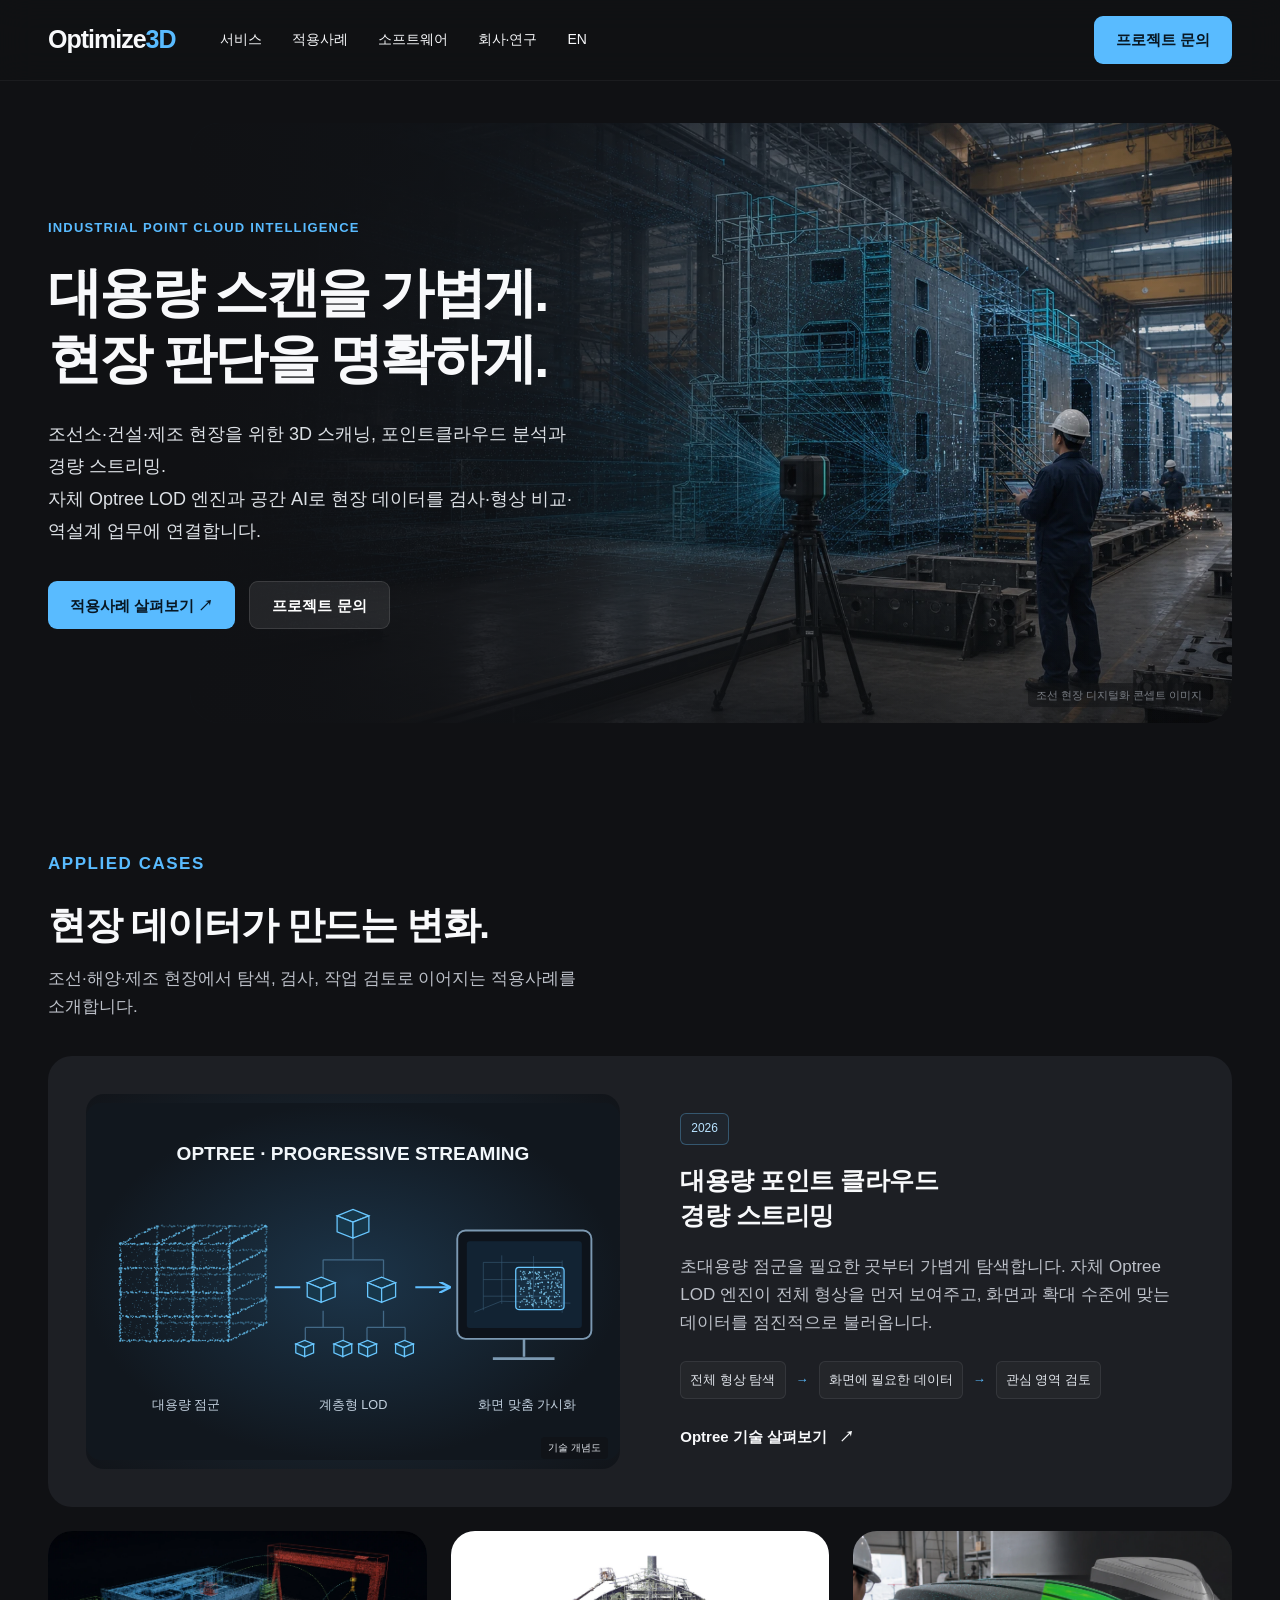
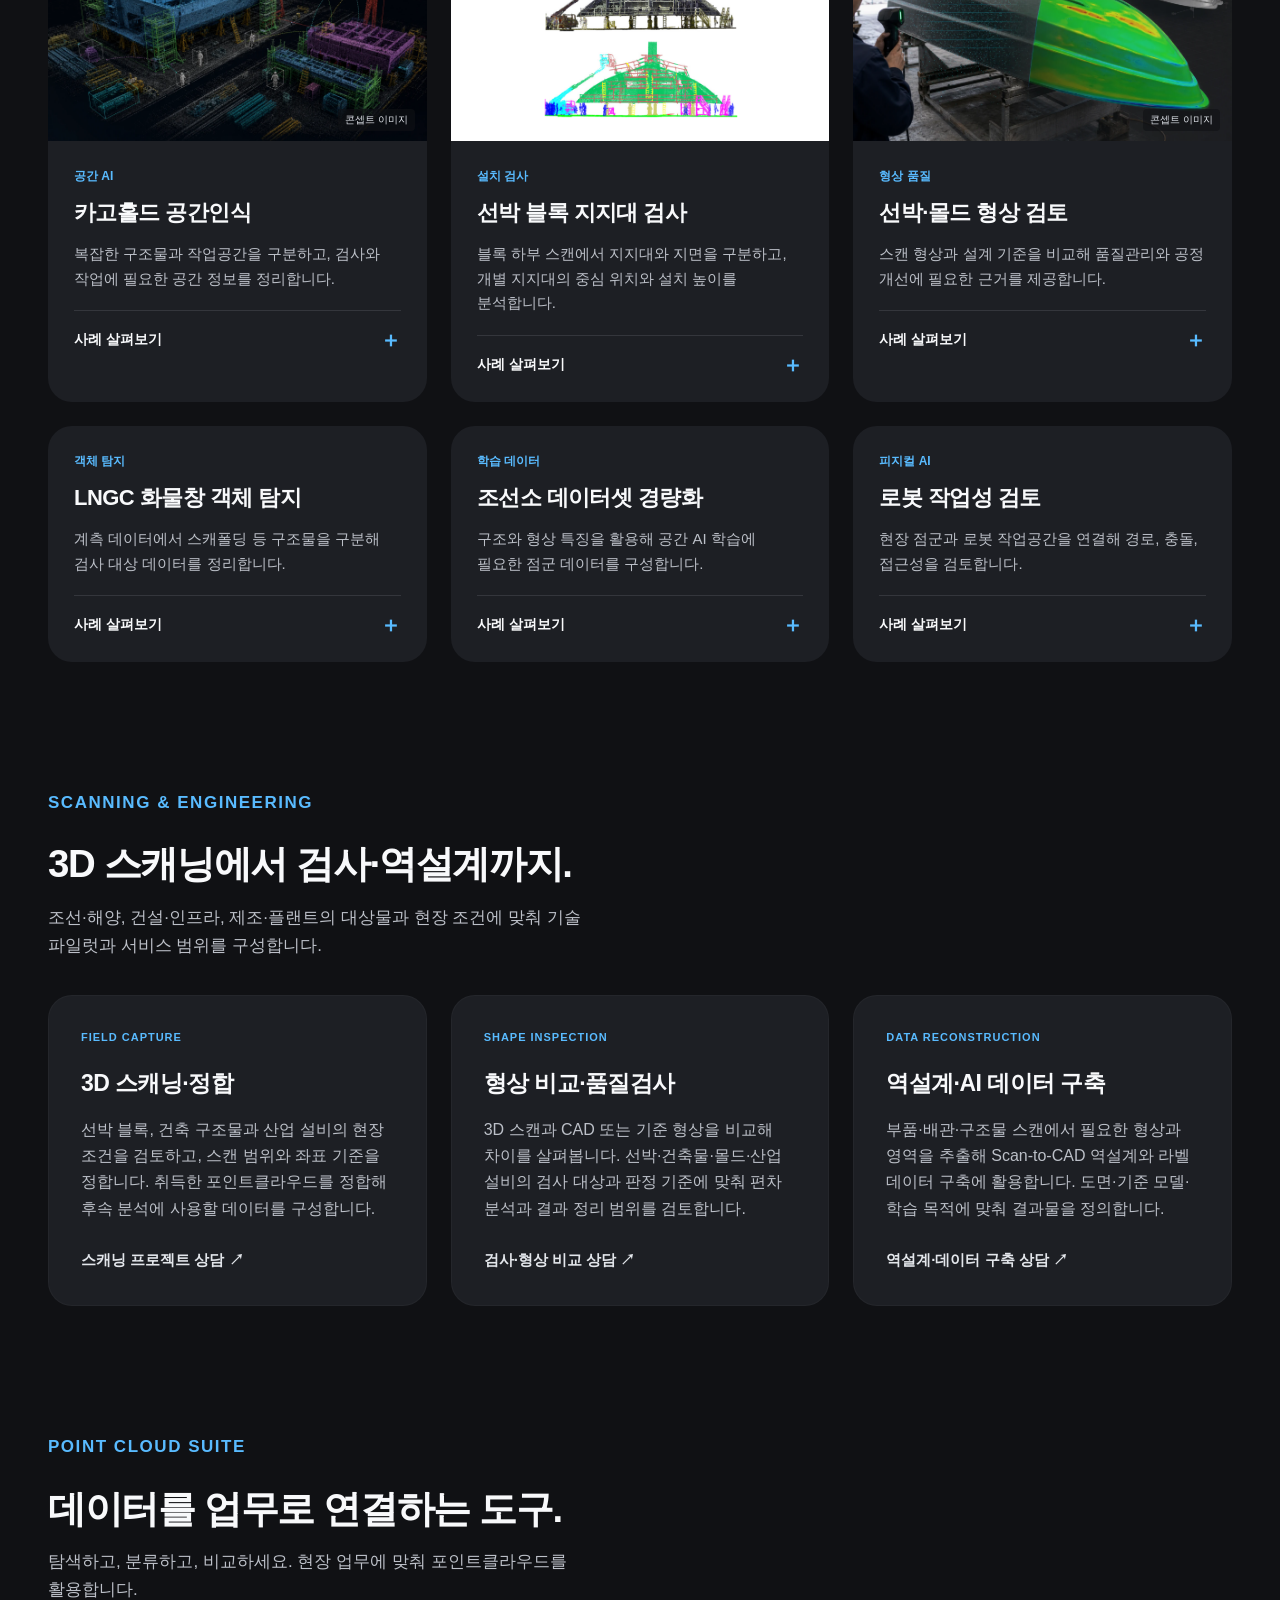
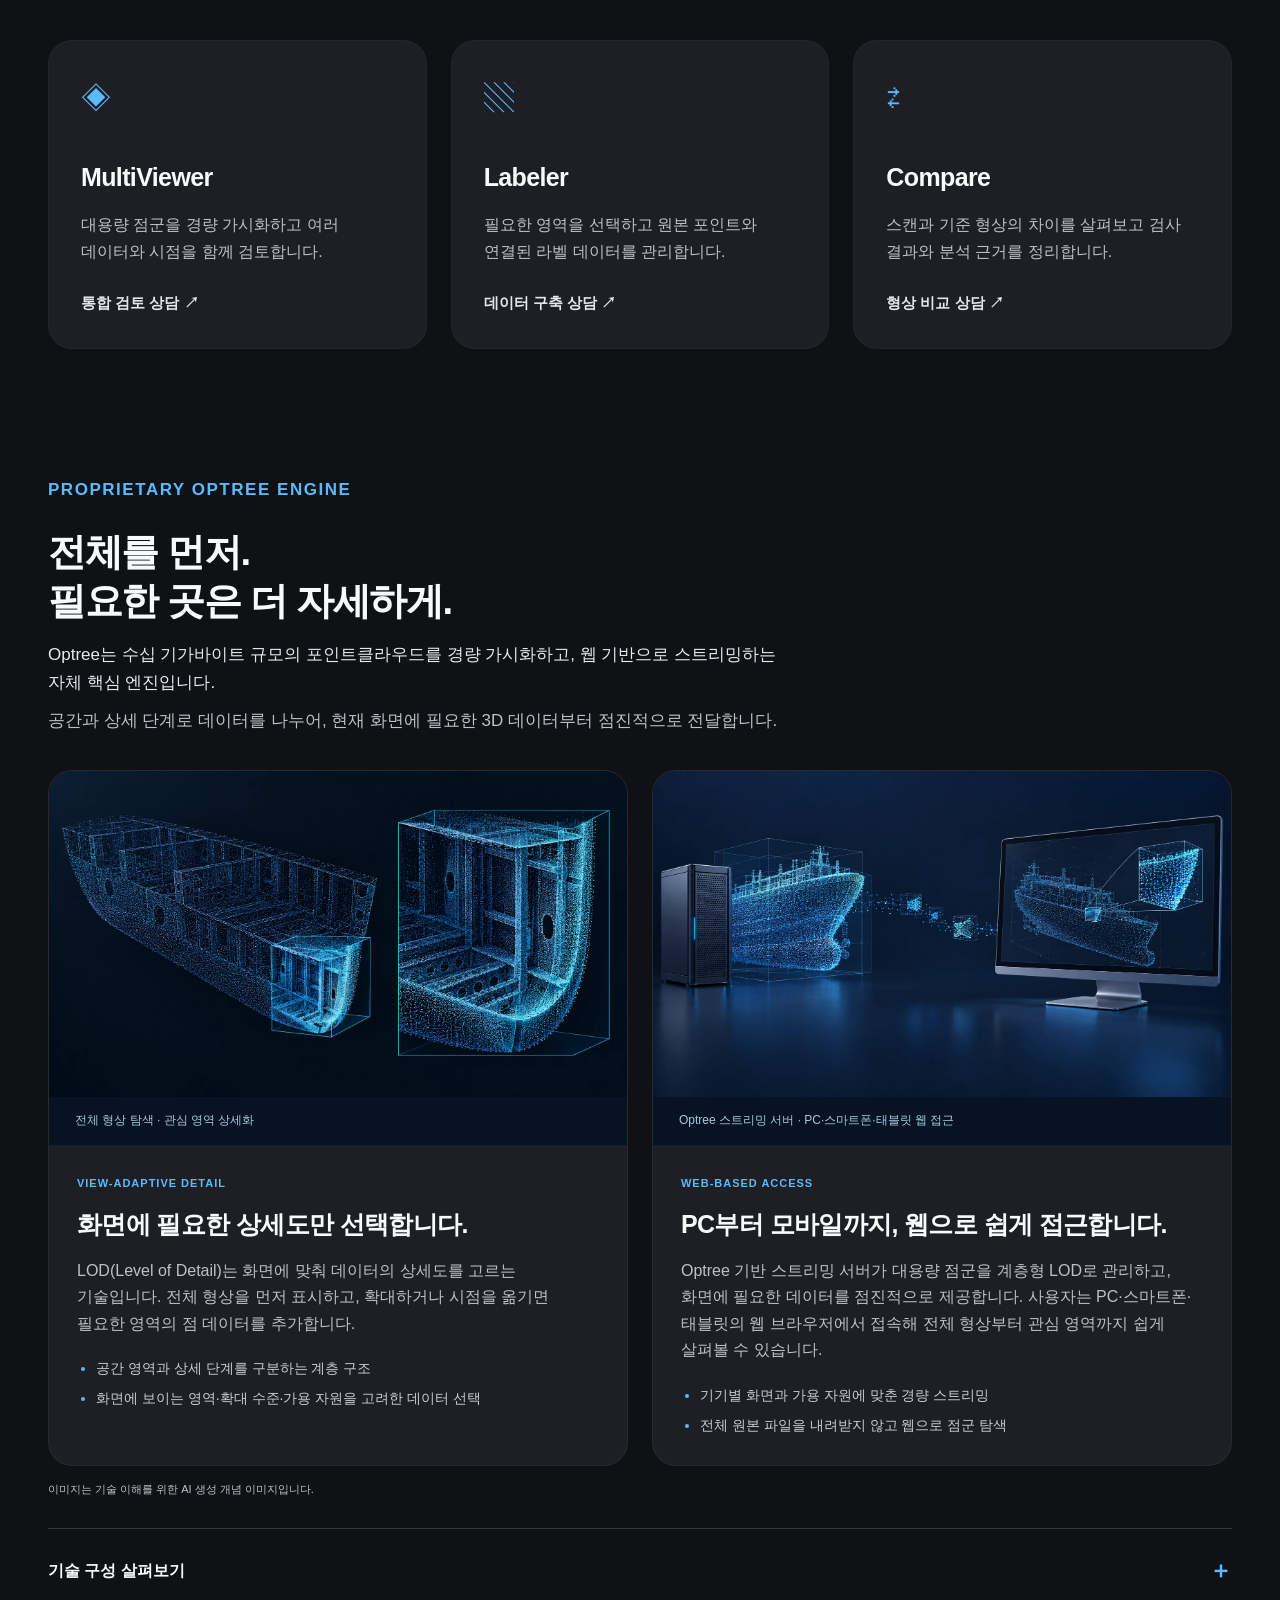
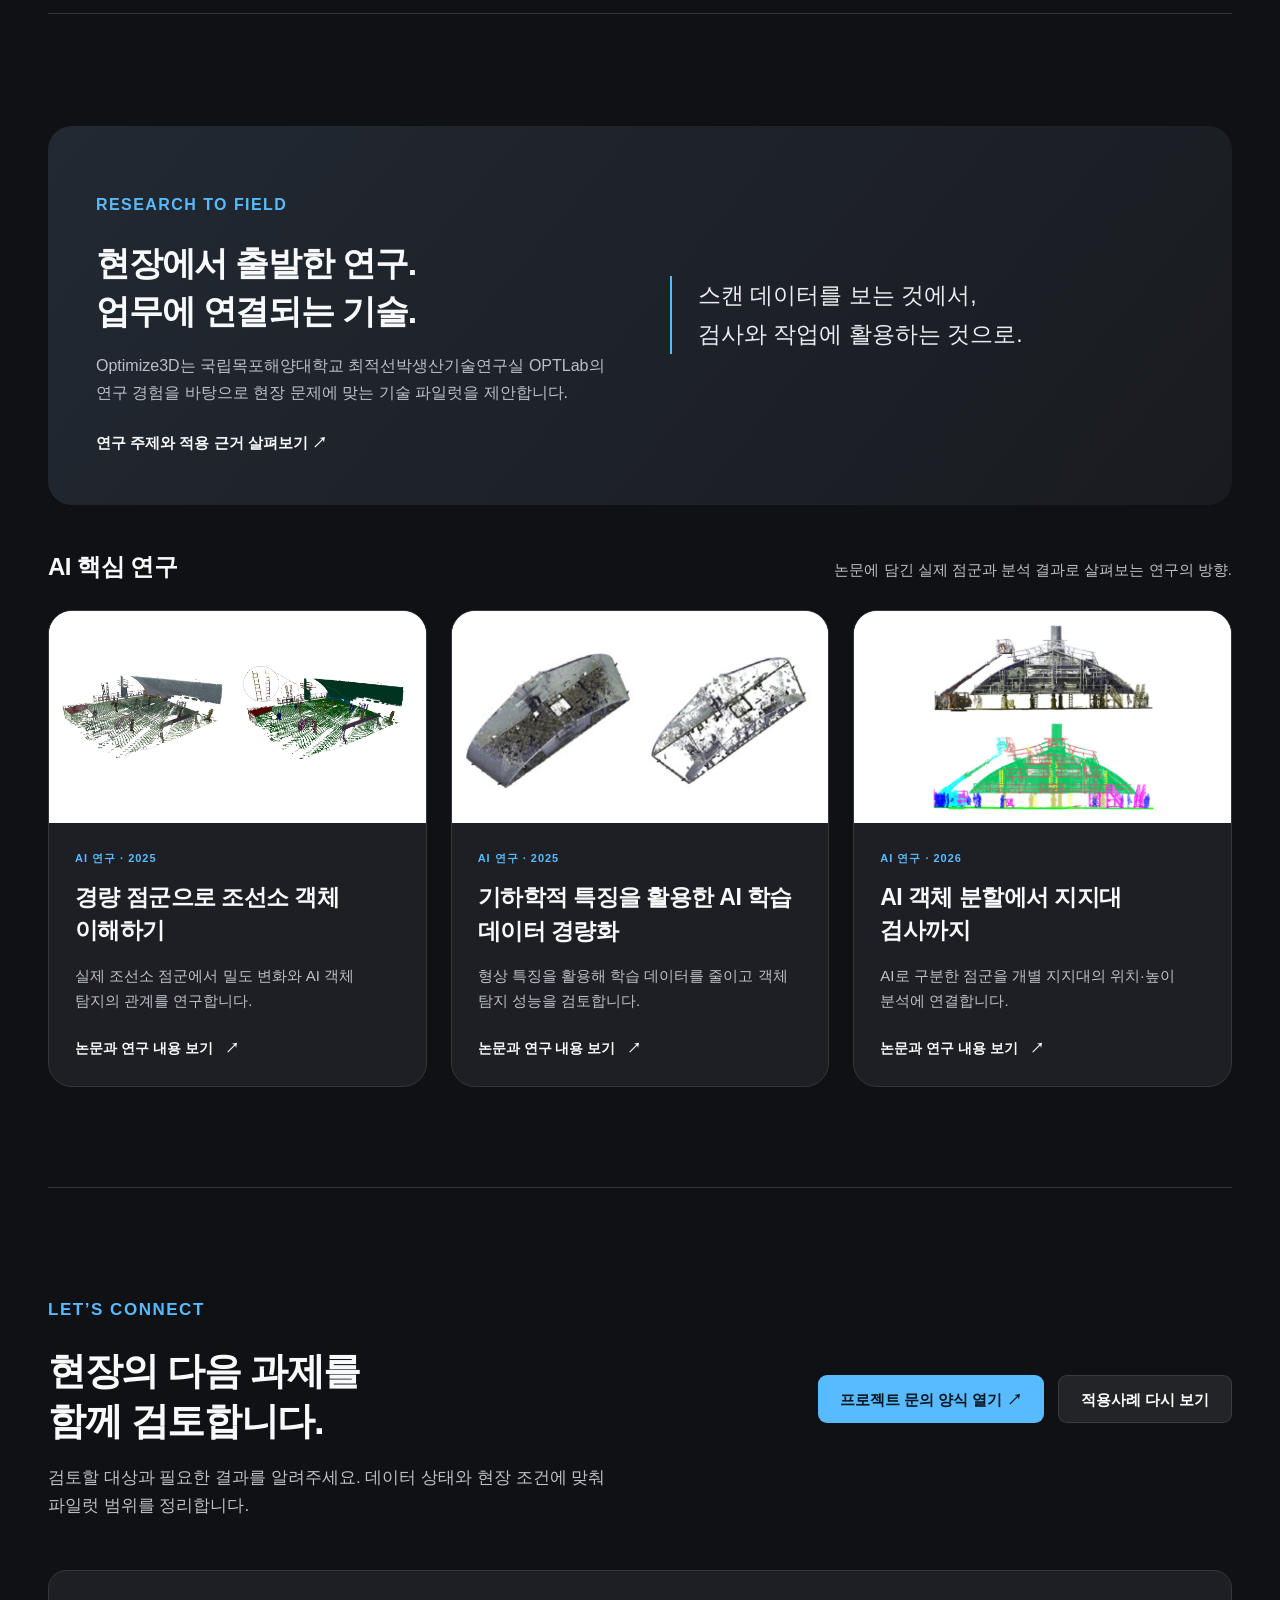
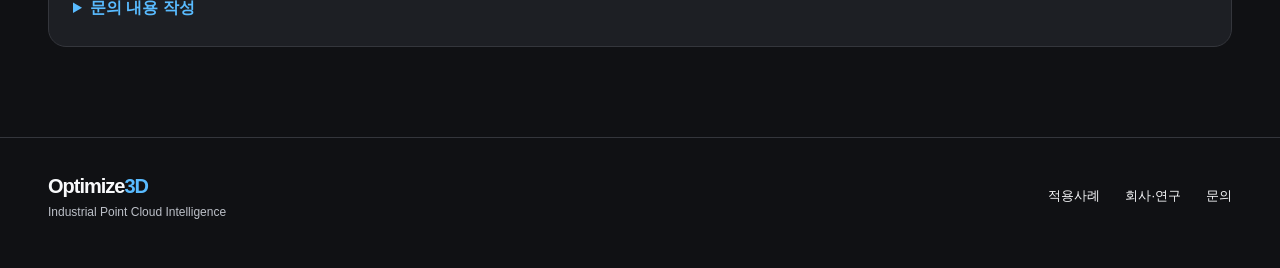
==== commit d84fe072: "Emphasize Optree web access and simplify research figure presentation" ====
--- a/index.html
+++ b/index.html
@@ -18,7 +18,7 @@
   <meta property="og:image" content="https://optimize3d.github.io/assets/images/generated/home-hero.webp">
   <meta name="twitter:card" content="summary_large_image">
   <link rel="icon" href="assets/brand/favicon.svg" type="image/svg+xml">
-  <link rel="stylesheet" href="assets/css/home.css?v=20261005d">
+  <link rel="stylesheet" href="assets/css/home.css?v=20261005e">
   <script type="application/ld+json">
 {
   "@context": "https://schema.org",
@@ -75,13 +75,13 @@
 <div class="section-head"><div><p class="eyebrow">PROPRIETARY OPTREE ENGINE</p><h2 id="optree-title">전체를 먼저.<br>필요한 곳은 더 자세하게.</h2><p><strong>Optree는 수십 기가바이트 규모의 포인트클라우드를 경량 가시화하고, 웹 기반으로 스트리밍하는 자체 핵심 엔진입니다.</strong> 공간과 상세 단계로 데이터를 나누어, 현재 화면에 필요한 3D 데이터부터 점진적으로 전달합니다.</p></div></div>
 <div class="optree-grid">
 <article class="optree-card"><figure><img src="assets/images/generated/optree-adaptive-v1.webp" width="1672" height="941" alt="선박 블록 전체 점군에서 선택한 영역을 더 높은 밀도로 살펴보는 기술 개념 이미지" loading="lazy"><figcaption>전체 형상 탐색 · 관심 영역 상세화</figcaption></figure><div class="optree-copy"><p class="eyebrow">VIEW-ADAPTIVE DETAIL</p><h3>화면에 필요한 상세도만 선택합니다.</h3><p>LOD(Level of Detail)는 화면에 맞춰 데이터의 상세도를 고르는 기술입니다. 전체 형상을 먼저 표시하고, 확대하거나 시점을 옮기면 필요한 영역의 점 데이터를 추가합니다.</p><ul><li>공간 영역과 상세 단계를 구분하는 계층 구조</li><li>화면에 보이는 영역·확대 수준·가용 자원을 고려한 데이터 선택</li></ul></div></article>
-<article class="optree-card"><figure><img src="assets/images/generated/optree-stream-v1.webp" width="1672" height="941" alt="서버의 점군에서 필요한 3D 데이터만 전달받아 클라이언트 화면에서 직접 표시하는 기술 개념 이미지" loading="lazy"><figcaption>서버의 점 데이터 · 클라이언트의 직접 렌더링</figcaption></figure><div class="optree-copy"><p class="eyebrow">PROGRESSIVE 3D STREAMING</p><h3>3D 데이터를 받아 직접 그립니다.</h3><p>전체 원본 파일을 먼저 내려받지 않고 필요한 좌표와 색상 데이터를 전달받습니다. 브라우저와 데스크톱 뷰어가 이를 GPU로 직접 렌더링하며, 화면 이동 중에도 기존 형상을 유지하고 상세도를 보완합니다.</p><ul><li>점 데이터의 점진적 전송·디코딩·GPU 업로드</li><li>캐시 재사용과 화면 밖 데이터 정리로 메모리 관리</li></ul></div></article>
+<article class="optree-card"><figure><img src="assets/images/generated/optree-stream-v1.webp" width="1672" height="941" alt="Optree 서버가 점군 데이터를 웹 화면에 제공하는 기술 개념 이미지" loading="lazy"><figcaption>Optree 스트리밍 서버 · PC·스마트폰·태블릿 웹 접근</figcaption></figure><div class="optree-copy"><p class="eyebrow">WEB-BASED ACCESS</p><h3>PC부터 모바일까지, 웹으로 쉽게 접근합니다.</h3><p>Optree 기반 스트리밍 서버가 대용량 점군을 계층형 LOD로 관리하고, 화면에 필요한 데이터를 점진적으로 제공합니다. 사용자는 PC·스마트폰·태블릿의 웹 브라우저에서 접속해 전체 형상부터 관심 영역까지 쉽게 살펴볼 수 있습니다.</p><ul><li>기기별 화면과 가용 자원에 맞춘 경량 스트리밍</li><li>전체 원본 파일을 내려받지 않고 웹으로 점군 탐색</li></ul></div></article>
 </div>
 <p class="optree-image-note">이미지는 기술 이해를 위한 AI 생성 개념 이미지입니다.</p>
 <details class="optree-details"><summary>기술 구성 살펴보기 <span aria-hidden="true">＋</span></summary><div class="optree-detail-grid">
 <div><h3>서버는 원본과 계층 데이터를 관리합니다.</h3><p>E57·PLY 등 원본 점군을 읽어 공간 계층과 표시용 데이터를 준비합니다. 클라이언트는 공통 LOD 노드 규격으로 필요한 영역을 요청하며, 원본 관리와 데이터 준비는 서버에서 수행합니다.</p></div>
 <div><h3>시점과 자원에 맞춰 전송을 조절합니다.</h3><p>카메라 방향과 화면에 투영되는 크기, 표시할 점의 양을 함께 고려합니다. 이동 중에는 탐색을 우선하고, 시점이 안정되면 상세 데이터를 보완합니다. 네트워크·디코딩·GPU 메모리 상황도 데이터 선택에 반영합니다.</p></div>
-<div><h3>클라이언트는 표시를 끊김 없이 이어갑니다.</h3><p>백그라운드 작업으로 데이터를 해석하고 나누어 GPU에 올립니다. 새 데이터가 준비될 때까지 기존 화면을 유지하고, 작업 취소나 화면 전환 시 뒤늦게 도착한 응답과 불필요한 자원을 정리합니다.</p></div>
+<div><h3>기기 환경에 맞춰 탐색을 이어갑니다.</h3><p>PC·스마트폰·태블릿에서 웹 브라우저로 같은 점군에 접근합니다. 화면 크기와 가용 자원에 맞춰 표시할 데이터의 양을 조절하고, 새 데이터가 준비되는 동안 기존 형상을 유지해 탐색을 이어갑니다.</p></div>
 <div><h3>표시된 점을 원본과 연결합니다.</h3><p>원본 포인트 식별자를 유지해 선택·라벨 작업을 원본 데이터에 연결합니다. 라벨과 편집 상태는 원본 및 LOD 데이터와 분리해 관리하며, 탐색 결과를 후속 분석과 작업 도구로 이어갑니다.</p></div>
 </div></details>
 </section>
